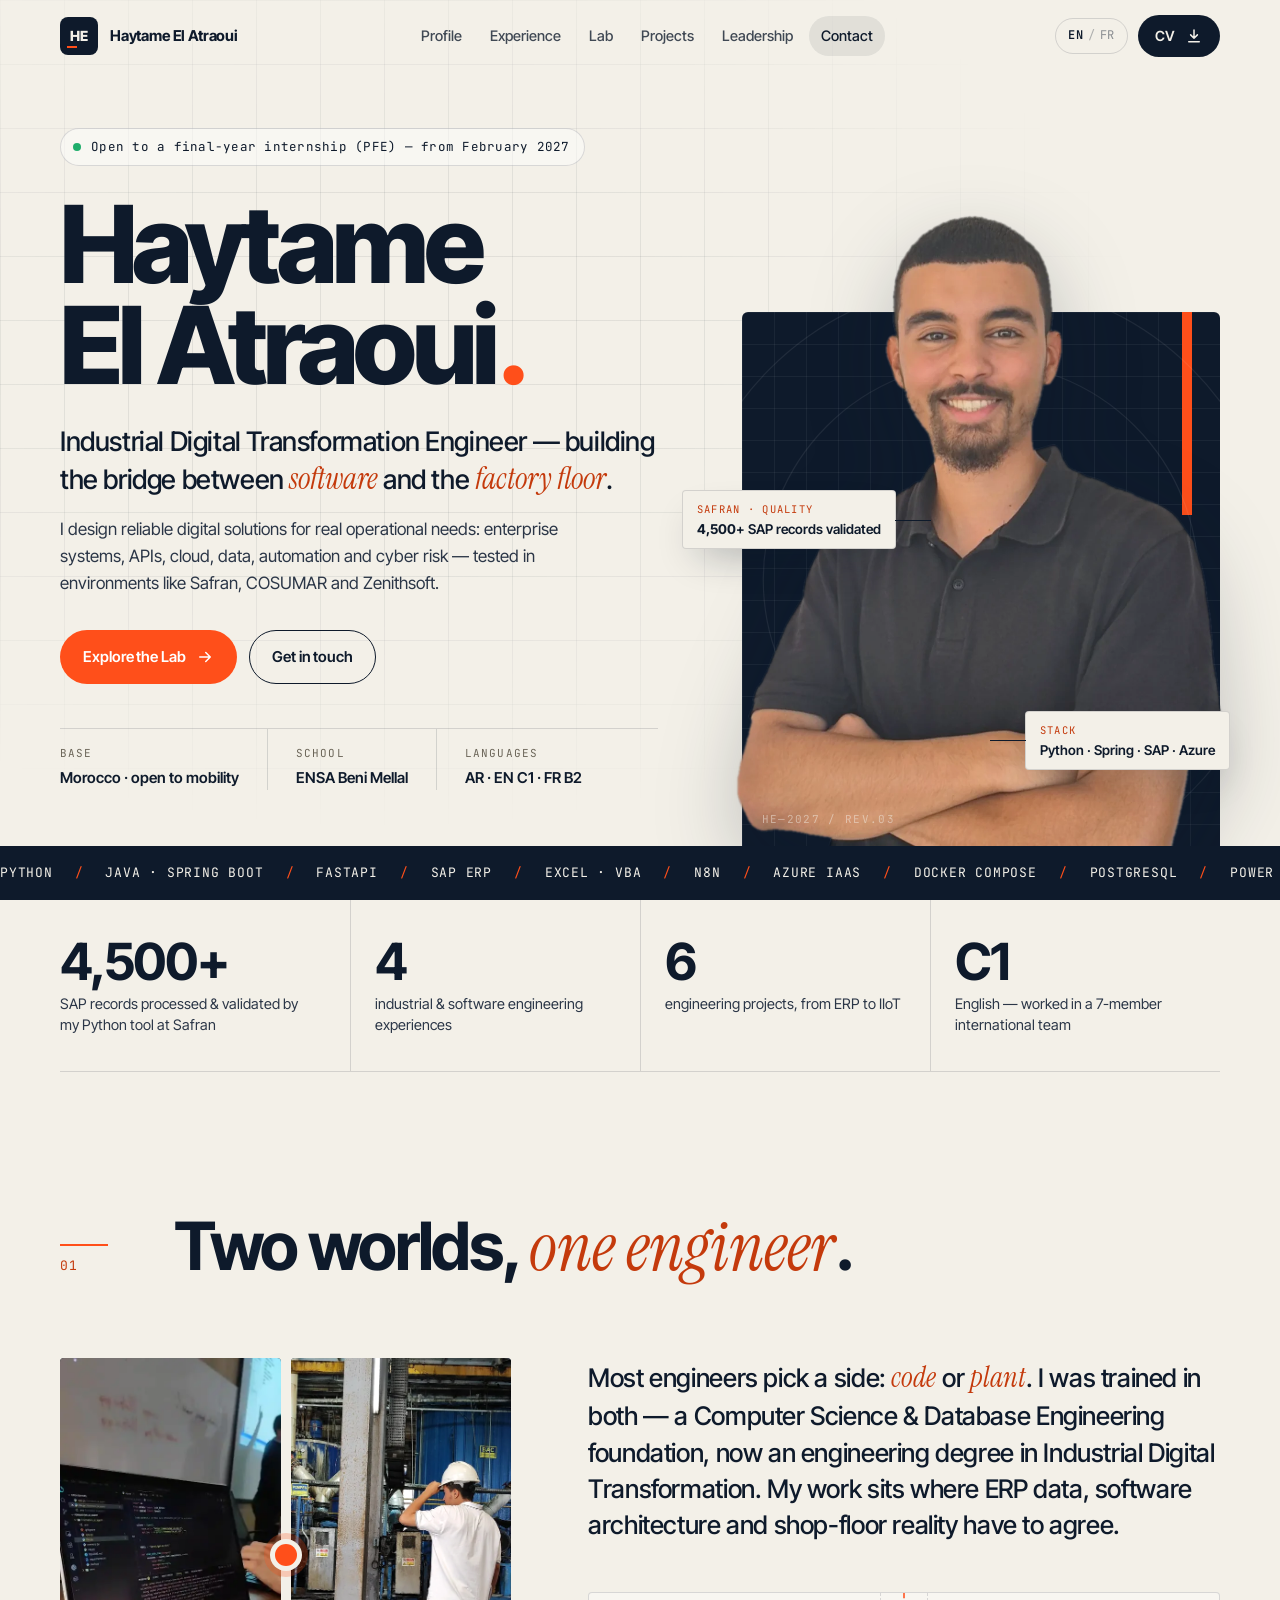
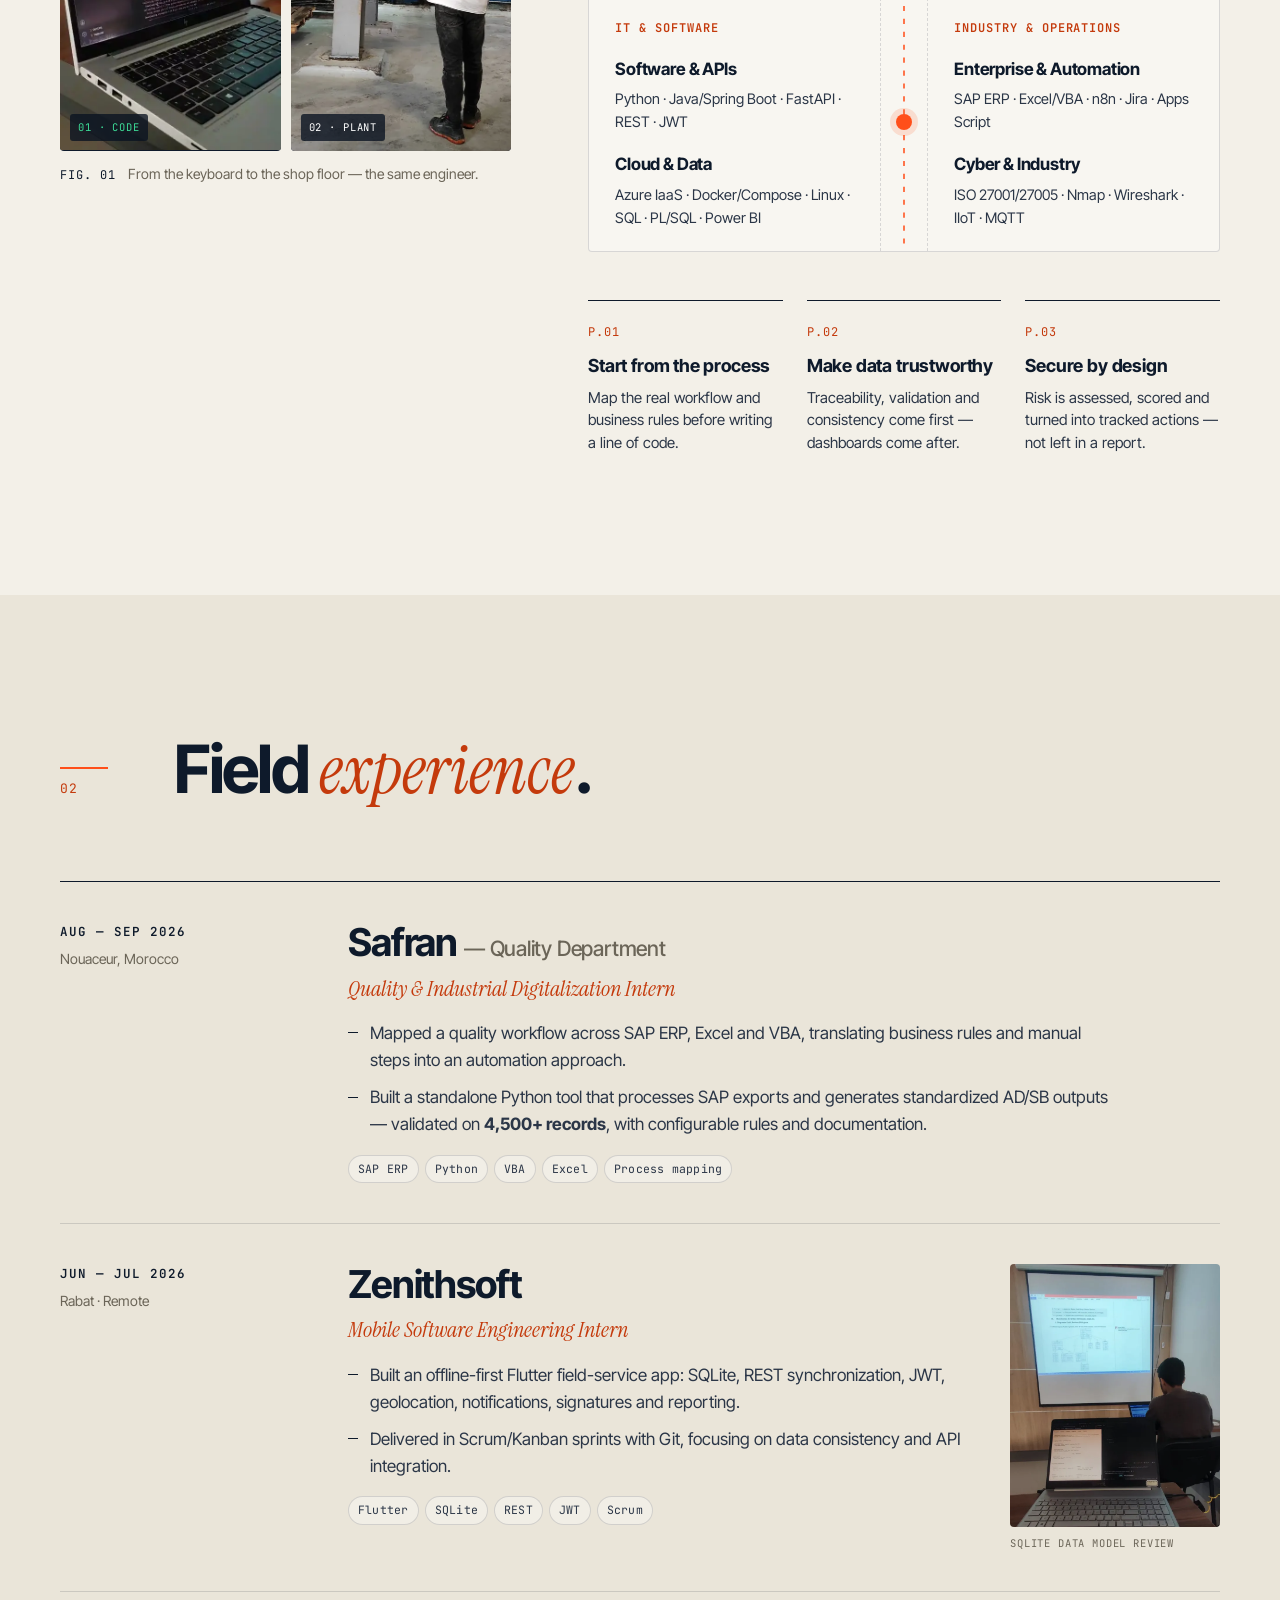
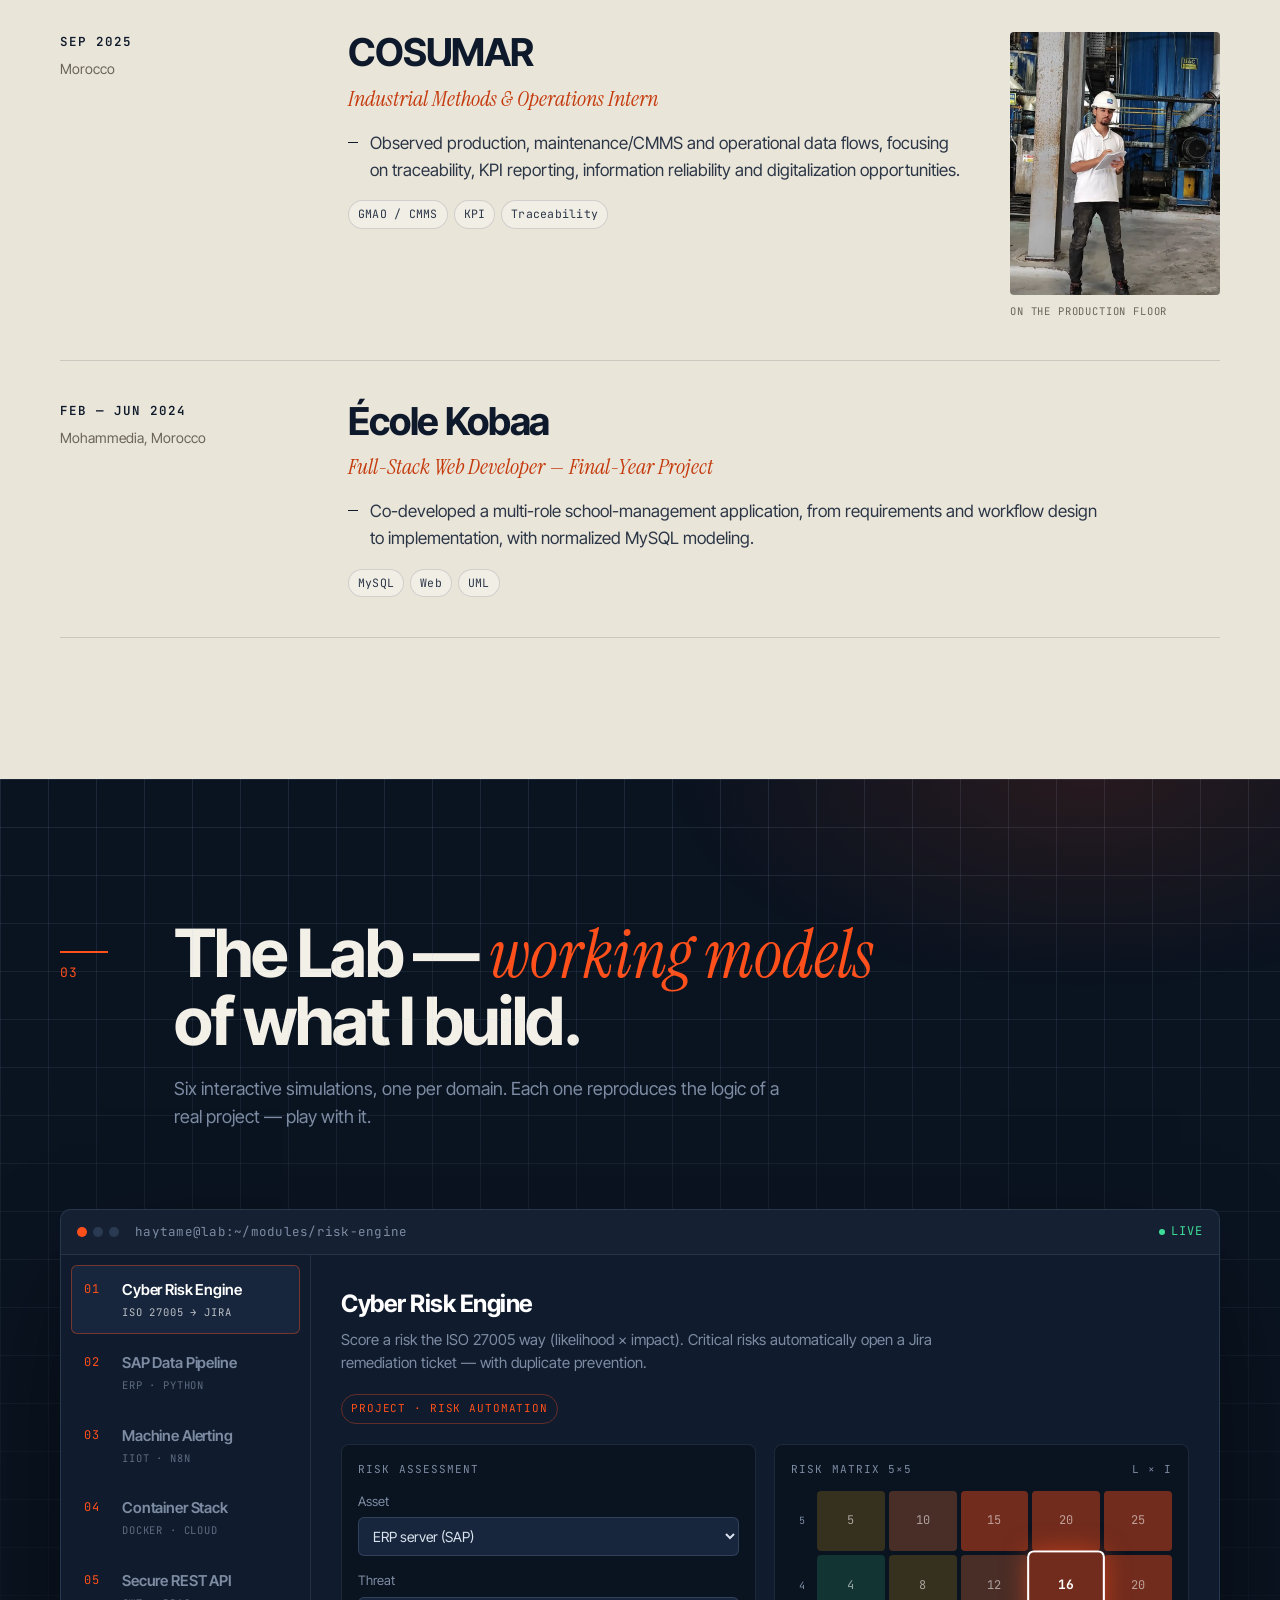
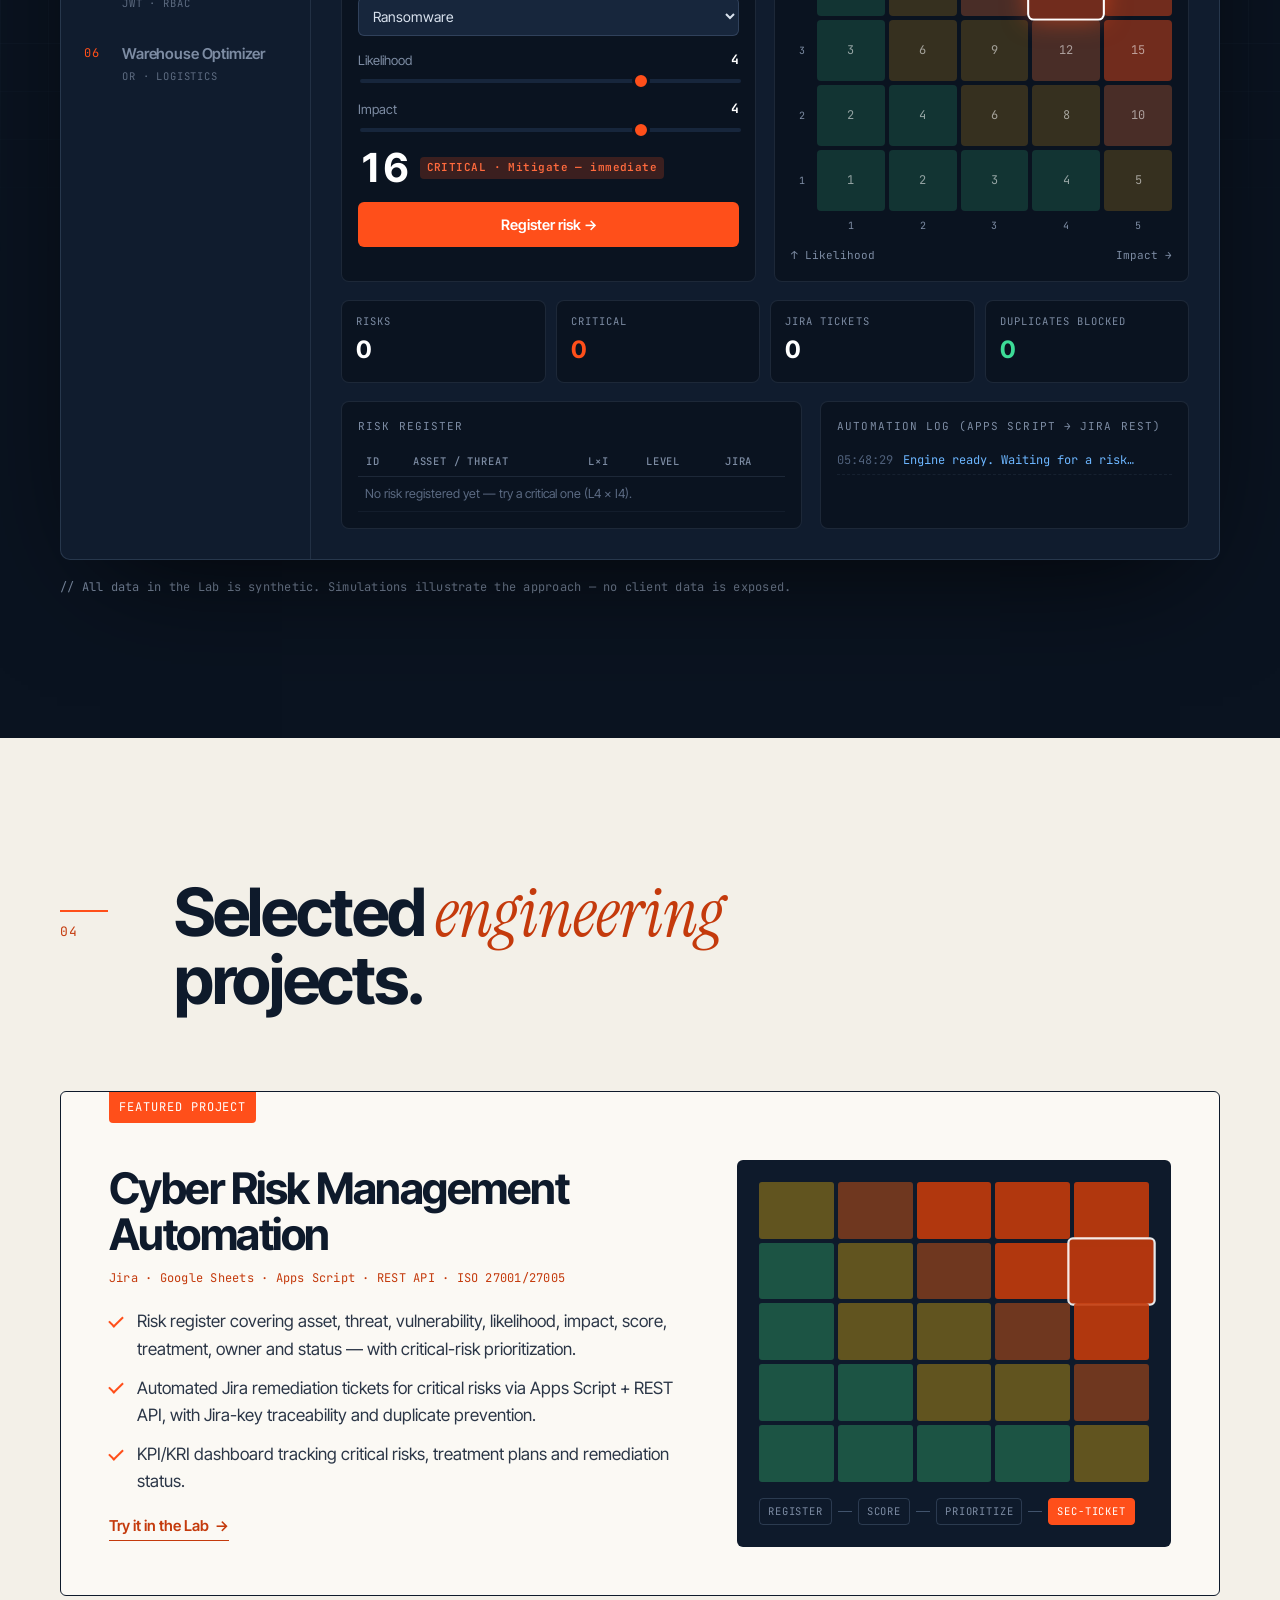
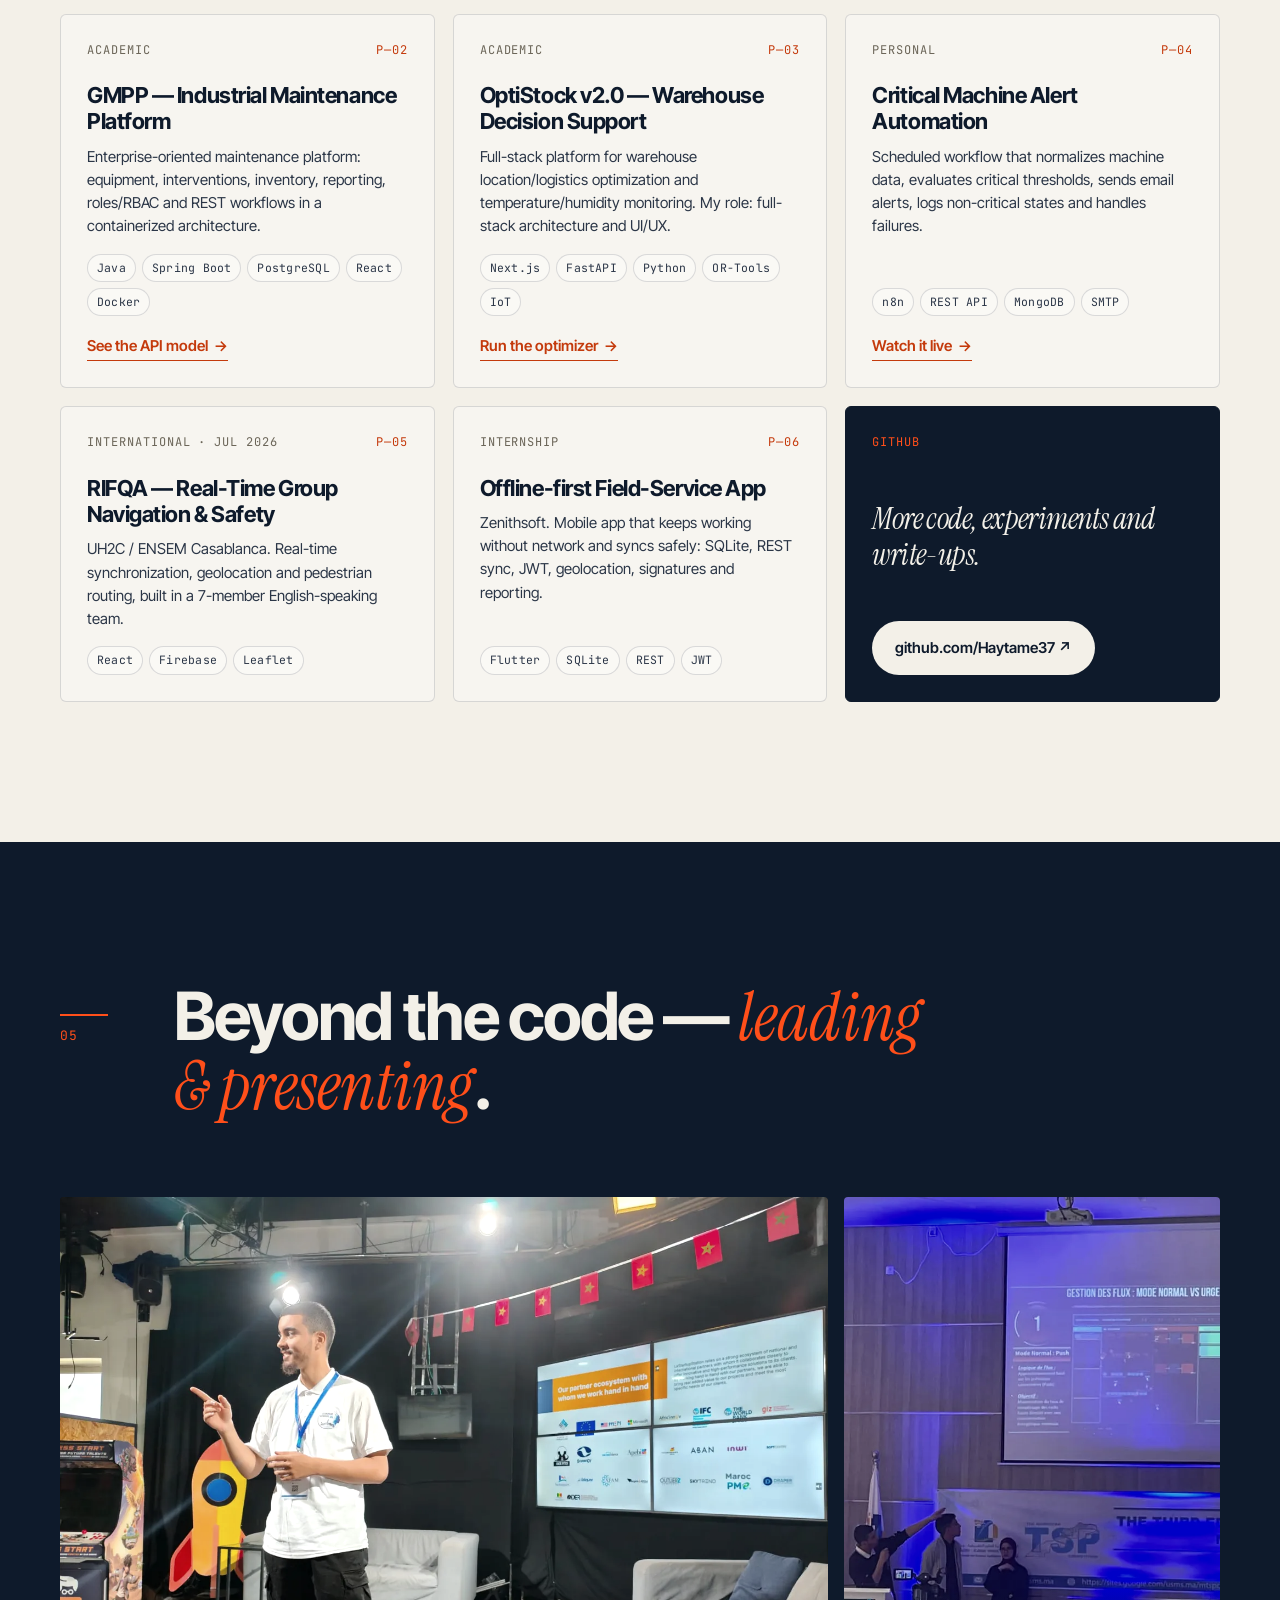
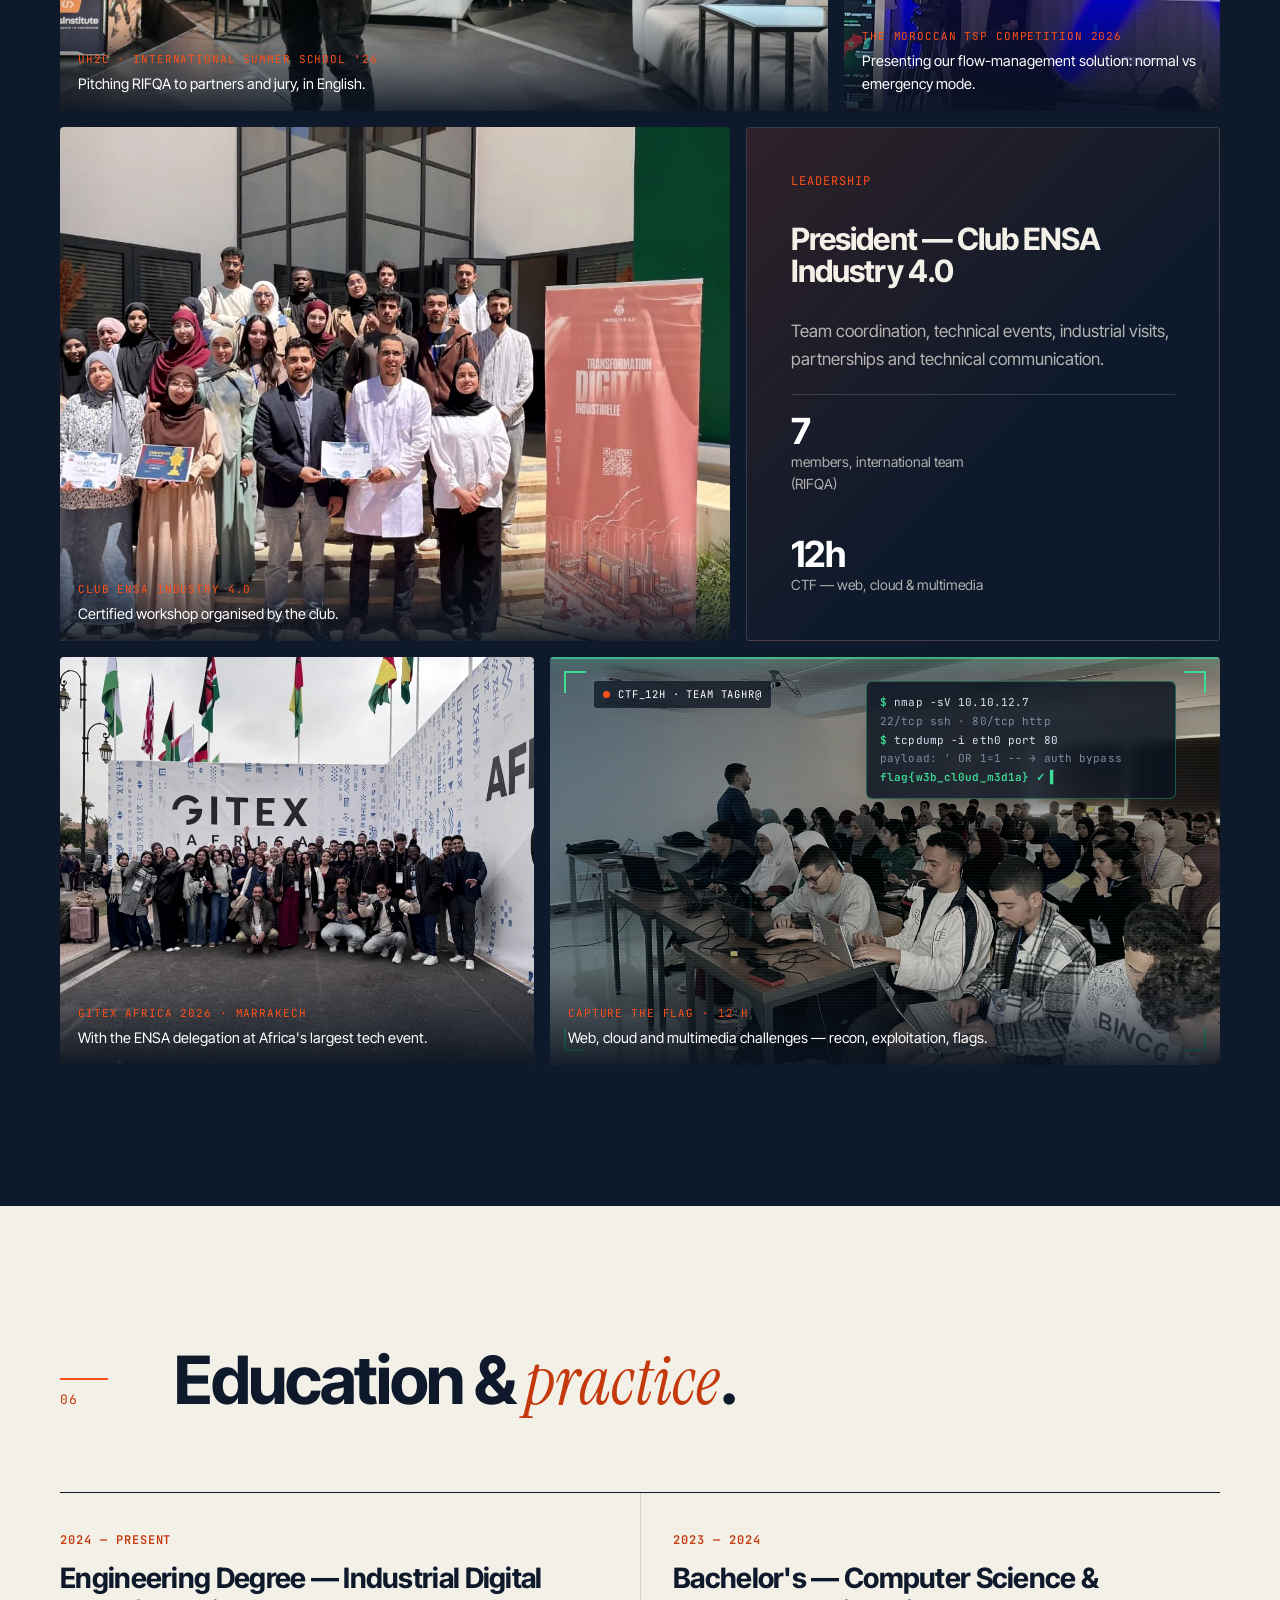
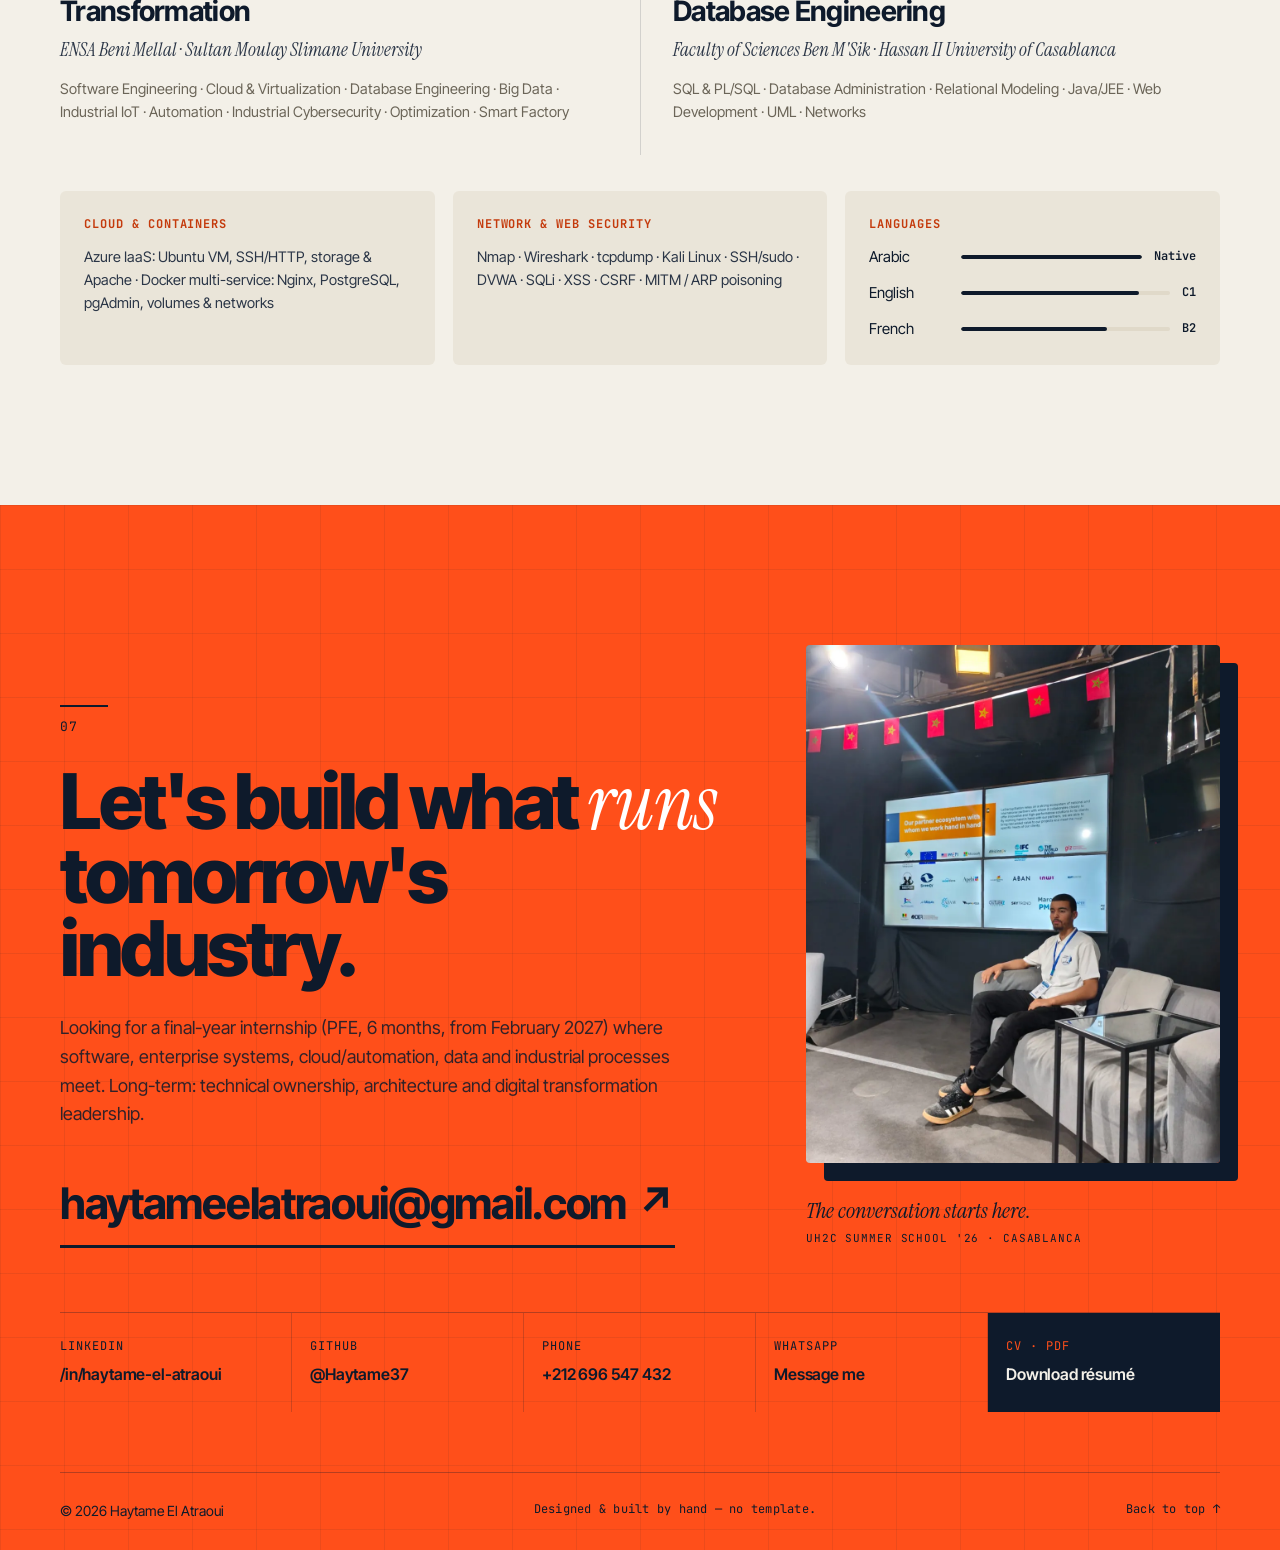
==== index.html @ beeb0bd6 "feat: replace FIG. 01 with a code/plant duo and bust asset caches - FIG. 01: looping muted coding cl" ====
<!doctype html>
<html lang="en">
<head>
  <meta charset="utf-8" />
  <meta name="viewport" content="width=device-width, initial-scale=1" />
  <title>Haytame El Atraoui — Industrial Digital Transformation Engineer</title>
  <meta name="description" content="Haytame El Atraoui — Industrial Digital Transformation engineering student (ENSA Beni Mellal). Software, ERP/SAP, cloud, cyber risk and Industrial IoT. Available for a final-year internship (PFE) from February 2027." />
  <meta name="author" content="Haytame El Atraoui" />
  <meta name="theme-color" content="#0E1A2B" />
  <link rel="canonical" href="https://haytame37.github.io/" />

  <meta property="og:type" content="website" />
  <meta property="og:url" content="https://haytame37.github.io/" />
  <meta property="og:title" content="Haytame El Atraoui — Industrial Digital Transformation Engineer" />
  <meta property="og:description" content="Software, ERP, cloud, cyber risk & Industrial IoT. PFE 2027 — available from February 2027." />
  <meta property="og:image" content="https://haytame37.github.io/assets/img/og-cover.jpg" />
  <meta name="twitter:card" content="summary_large_image" />

  <link rel="icon" type="image/svg+xml" href="favicon.svg" />
  <link rel="preconnect" href="https://fonts.googleapis.com" />
  <link rel="preconnect" href="https://fonts.gstatic.com" crossorigin />
  <link href="https://fonts.googleapis.com/css2?family=Instrument+Serif:ital@0;1&family=Inter+Tight:wght@400;500;600;700;800&family=JetBrains+Mono:wght@400;500;600&display=swap" rel="stylesheet" />
  <link rel="preload" as="image" href="assets/img/portrait.webp" />
  <link rel="stylesheet" href="assets/css/style.css?v=4" />

  <script type="application/ld+json">
  {
    "@context": "https://schema.org",
    "@type": "Person",
    "name": "Haytame El Atraoui",
    "jobTitle": "Industrial Digital Transformation Engineering Student",
    "url": "https://haytame37.github.io/",
    "image": "https://haytame37.github.io/assets/img/og-cover.jpg",
    "email": "mailto:haytameelatraoui@gmail.com",
    "alumniOf": ["ENSA Beni Mellal", "Faculty of Sciences Ben M'Sik — Hassan II University of Casablanca"],
    "sameAs": ["https://www.linkedin.com/in/haytame-el-atraoui", "https://github.com/Haytame37"]
  }
  </script>
  <script>
    // Apply saved/auto language before paint to avoid flicker
    (function () {
      var l = null;
      try { l = localStorage.getItem('he-lang'); } catch (e) {}
      if (!l) l = (navigator.language || 'en').toLowerCase().indexOf('fr') === 0 ? 'fr' : 'en';
      document.documentElement.lang = l;
    })();
  </script>
</head>
<body>
  <a class="skip-link" href="#main">Skip to content</a>

  <!-- ============ HEADER ============ -->
  <header class="nav" id="nav">
    <div class="nav__inner wrap">
      <a href="#top" class="brand" aria-label="Haytame El Atraoui — home">
        <span class="brand__mark">HE</span>
        <span class="brand__name">Haytame El Atraoui</span>
      </a>
      <nav class="nav__links" id="navLinks" aria-label="Primary">
        <a href="#profile"><span data-l="en">Profile</span><span data-l="fr">Profil</span></a>
        <a href="#experience"><span data-l="en">Experience</span><span data-l="fr">Expérience</span></a>
        <a href="#lab">Lab</a>
        <a href="#projects"><span data-l="en">Projects</span><span data-l="fr">Projets</span></a>
        <a href="#stage"><span data-l="en">Leadership</span><span data-l="fr">Leadership</span></a>
        <a href="#contact">Contact</a>
      </nav>
      <div class="nav__tools">
        <button class="lang" id="langToggle" type="button" aria-label="Switch language">
          <span class="lang__opt" data-v="en">EN</span><span class="lang__sep">/</span><span class="lang__opt" data-v="fr">FR</span>
        </button>
        <a class="btn btn--ink btn--sm" href="Haytame_El_Atraoui_CV_PORTFOLIO_2027_EN.pdf" download>
          CV <svg viewBox="0 0 24 24" aria-hidden="true"><path d="M12 4v11m0 0l-4.5-4.5M12 15l4.5-4.5M5 19.5h14"/></svg>
        </a>
        <button class="burger" id="burger" type="button" aria-label="Menu" aria-expanded="false"><span></span><span></span></button>
      </div>
    </div>
  </header>

  <main id="main">
    <!-- ============ HERO ============ -->
    <section class="hero" id="top">
      <div class="hero__grid-bg" aria-hidden="true"></div>
      <div class="wrap hero__inner">
        <div class="hero__copy">
          <p class="status reveal">
            <span class="status__dot"></span>
            <span data-l="en">Open to a final-year internship (PFE) — from February 2027</span>
            <span data-l="fr">Disponible pour un stage PFE — à partir de février 2027</span>
          </p>

          <h1 class="hero__name reveal">
            <span class="line">Haytame</span>
            <span class="line">El Atraoui<span class="dot">.</span></span>
          </h1>

          <p class="hero__role reveal">
            <span data-l="en">Industrial Digital Transformation Engineer — building the bridge between <em>software</em> and the <em>factory floor</em>.</span>
            <span data-l="fr">Ingénieur en Transformation Digitale Industrielle — je construis le pont entre le <em>logiciel</em> et le <em>terrain industriel</em>.</span>
          </p>

          <p class="hero__lead reveal">
            <span data-l="en">I design reliable digital solutions for real operational needs: enterprise systems, APIs, cloud, data, automation and cyber risk — tested in environments like Safran, COSUMAR and Zenithsoft.</span>
            <span data-l="fr">Je conçois des solutions digitales fiables pour de vrais besoins opérationnels : systèmes d'entreprise, API, cloud, data, automatisation et risque cyber — éprouvées chez Safran, COSUMAR et Zenithsoft.</span>
          </p>

          <div class="hero__cta reveal">
            <a class="btn btn--signal" href="#lab">
              <span data-l="en">Explore the Lab</span><span data-l="fr">Explorer le Lab</span>
              <svg viewBox="0 0 24 24" aria-hidden="true"><path d="M5 12h14m0 0l-6-6m6 6l-6 6"/></svg>
            </a>
            <a class="btn btn--ghost" href="#contact">
              <span data-l="en">Get in touch</span><span data-l="fr">Me contacter</span>
            </a>
          </div>

          <dl class="hero__facts reveal">
            <div><dt><span data-l="en">Base</span><span data-l="fr">Base</span></dt><dd><span data-l="en">Morocco · open to mobility</span><span data-l="fr">Maroc · mobile</span></dd></div>
            <div><dt><span data-l="en">School</span><span data-l="fr">École</span></dt><dd>ENSA Beni Mellal</dd></div>
            <div><dt><span data-l="en">Languages</span><span data-l="fr">Langues</span></dt><dd>AR · EN C1 · FR B2</dd></div>
          </dl>
        </div>

        <figure class="hero__visual reveal" aria-label="Portrait">
          <div class="plate">
            <div class="plate__grid" aria-hidden="true"></div>
            <span class="plate__code" aria-hidden="true">HE—2027 / REV.03</span>
            <span class="plate__bar" aria-hidden="true"></span>
            <svg class="plate__ring" viewBox="0 0 200 200" aria-hidden="true">
              <circle cx="100" cy="100" r="96" />
              <circle cx="100" cy="100" r="70" />
            </svg>
          </div>
          <img class="portrait" src="assets/img/portrait.webp" width="862" height="1100" alt="Haytame El Atraoui, portrait" fetchpriority="high" />

          <div class="tag tag--a">
            <span class="tag__k">SAFRAN · QUALITY</span>
            <span class="tag__v"><b data-count="4500">4,500</b>+ <span data-l="en">SAP records validated</span><span data-l="fr">enregistrements SAP validés</span></span>
          </div>
          <div class="tag tag--b">
            <span class="tag__k">STACK</span>
            <span class="tag__v">Python · Spring · SAP · Azure</span>
          </div>
        </figure>
      </div>

      <div class="ticker" aria-hidden="true">
        <div class="ticker__track">
          <span>Python</span><i>/</i><span>Java · Spring Boot</span><i>/</i><span>FastAPI</span><i>/</i><span>SAP ERP</span><i>/</i><span>Excel · VBA</span><i>/</i><span>n8n</span><i>/</i><span>Azure IaaS</span><i>/</i><span>Docker Compose</span><i>/</i><span>PostgreSQL</span><i>/</i><span>Power BI</span><i>/</i><span>ISO 27001 · 27005</span><i>/</i><span>MQTT · IIoT</span><i>/</i><span>Flutter</span><i>/</i><span>React</span><i>/</i>
          <span>Python</span><i>/</i><span>Java · Spring Boot</span><i>/</i><span>FastAPI</span><i>/</i><span>SAP ERP</span><i>/</i><span>Excel · VBA</span><i>/</i><span>n8n</span><i>/</i><span>Azure IaaS</span><i>/</i><span>Docker Compose</span><i>/</i><span>PostgreSQL</span><i>/</i><span>Power BI</span><i>/</i><span>ISO 27001 · 27005</span><i>/</i><span>MQTT · IIoT</span><i>/</i><span>Flutter</span><i>/</i><span>React</span><i>/</i>
        </div>
      </div>
    </section>

    <!-- ============ PROOF BAR ============ -->
    <section class="proof wrap" aria-label="Key figures">
      <div class="proof__item reveal"><b><span data-count="4500">4,500</span>+</b><span data-l="en">SAP records processed &amp; validated by my Python tool at Safran</span><span data-l="fr">enregistrements SAP traités et validés par mon outil Python chez Safran</span></div>
      <div class="proof__item reveal"><b data-count="4">4</b><span data-l="en">industrial &amp; software engineering experiences</span><span data-l="fr">expériences en ingénierie industrielle et logicielle</span></div>
      <div class="proof__item reveal"><b data-count="6">6</b><span data-l="en">engineering projects, from ERP to IIoT</span><span data-l="fr">projets d'ingénierie, de l'ERP à l'IIoT</span></div>
      <div class="proof__item reveal"><b>C1</b><span data-l="en">English — worked in a 7-member international team</span><span data-l="fr">Anglais — équipe internationale de 7 membres</span></div>
    </section>

    <!-- ============ PROFILE ============ -->
    <section class="section" id="profile">
      <div class="wrap">
        <header class="sec-head reveal">
          <span class="sec-num">01</span>
          <h2><span data-l="en">Two worlds, <em>one engineer</em>.</span><span data-l="fr">Deux mondes, <em>un ingénieur</em>.</span></h2>
        </header>

        <div class="profile">
          <figure class="profile__photo duo reveal">
            <div class="duo__grid">
              <div class="duo__panel">
                <video class="duo__media" src="assets/video/fig-code.mp4" poster="assets/img/fig-code-poster.webp" width="478" height="850" autoplay muted loop playsinline preload="metadata" aria-label="Hands coding on a laptop during a technical workshop"></video>
                <span class="duo__tag mono">01 · CODE</span>
              </div>
              <div class="duo__panel">
                <img class="duo__media" src="assets/img/fig-plant.webp" width="480" height="853" loading="lazy" alt="Haytame in a hard hat facing production equipment at COSUMAR" />
                <span class="duo__tag mono">02 · <span data-l="en">PLANT</span><span data-l="fr">USINE</span></span>
              </div>
              <span class="duo__link" aria-hidden="true"></span>
            </div>
            <figcaption><span class="mono">FIG. 01</span> <span data-l="en">From the keyboard to the shop floor — the same engineer.</span><span data-l="fr">Du clavier à l'atelier — le même ingénieur.</span></figcaption>
          </figure>

          <div class="profile__body">
            <p class="lede reveal">
              <span data-l="en">Most engineers pick a side: <em>code</em> or <em>plant</em>. I was trained in both — a Computer Science &amp; Database Engineering foundation, now an engineering degree in Industrial Digital Transformation. My work sits where ERP data, software architecture and shop-floor reality have to agree.</span>
              <span data-l="fr">La plupart des ingénieurs choisissent un camp : le <em>code</em> ou l'<em>usine</em>. J'ai été formé aux deux — un socle en Informatique &amp; Ingénierie des Bases de Données, puis un cycle ingénieur en Transformation Digitale Industrielle. Mon travail se situe là où les données ERP, l'architecture logicielle et la réalité du terrain doivent s'accorder.</span>
            </p>

            <div class="bridge reveal" aria-label="Capability map">
              <div class="bridge__col">
                <h3 class="mono">IT &amp; SOFTWARE</h3>
                <ul>
                  <li><b>Software &amp; APIs</b><span>Python · Java/Spring Boot · FastAPI · REST · JWT</span></li>
                  <li><b>Cloud &amp; Data</b><span>Azure IaaS · Docker/Compose · Linux · SQL · PL/SQL · Power BI</span></li>
                </ul>
              </div>
              <div class="bridge__link" aria-hidden="true">
                <svg viewBox="0 0 60 200" preserveAspectRatio="none"><path d="M30 0 V200" /></svg>
              </div>
              <div class="bridge__col">
                <h3 class="mono">INDUSTRY &amp; OPERATIONS</h3>
                <ul>
                  <li><b>Enterprise &amp; Automation</b><span>SAP ERP · Excel/VBA · n8n · Jira · Apps Script</span></li>
                  <li><b>Cyber &amp; Industry</b><span>ISO 27001/27005 · Nmap · Wireshark · IIoT · MQTT</span></li>
                </ul>
              </div>
            </div>

            <div class="principles">
              <div class="principle reveal">
                <span class="mono">P.01</span>
                <h4><span data-l="en">Start from the process</span><span data-l="fr">Partir du processus</span></h4>
                <p><span data-l="en">Map the real workflow and business rules before writing a line of code.</span><span data-l="fr">Cartographier le vrai flux et les règles métier avant d'écrire une ligne de code.</span></p>
              </div>
              <div class="principle reveal">
                <span class="mono">P.02</span>
                <h4><span data-l="en">Make data trustworthy</span><span data-l="fr">Fiabiliser la donnée</span></h4>
                <p><span data-l="en">Traceability, validation and consistency come first — dashboards come after.</span><span data-l="fr">Traçabilité, validation et cohérence d'abord — les tableaux de bord ensuite.</span></p>
              </div>
              <div class="principle reveal">
                <span class="mono">P.03</span>
                <h4><span data-l="en">Secure by design</span><span data-l="fr">Sécurisé dès la conception</span></h4>
                <p><span data-l="en">Risk is assessed, scored and turned into tracked actions — not left in a report.</span><span data-l="fr">Le risque est évalué, scoré et transformé en actions suivies — pas laissé dans un rapport.</span></p>
              </div>
            </div>
          </div>
        </div>
      </div>
    </section>

    <!-- ============ EXPERIENCE ============ -->
    <section class="section section--alt" id="experience">
      <div class="wrap">
        <header class="sec-head reveal">
          <span class="sec-num">02</span>
          <h2><span data-l="en">Field <em>experience</em>.</span><span data-l="fr">Expérience <em>terrain</em>.</span></h2>
        </header>

        <ol class="ledger">
          <li class="entry reveal">
            <div class="entry__meta">
              <span class="mono">AUG — SEP 2026</span>
              <span class="entry__place">Nouaceur, Morocco</span>
            </div>
            <div class="entry__main">
              <h3>Safran <span class="entry__dept">— Quality Department</span></h3>
              <p class="entry__role"><span data-l="en">Quality &amp; Industrial Digitalization Intern</span><span data-l="fr">Stagiaire Qualité &amp; Digitalisation Industrielle</span></p>
              <ul>
                <li><span data-l="en">Mapped a quality workflow across SAP ERP, Excel and VBA, translating business rules and manual steps into an automation approach.</span><span data-l="fr">Cartographie d'un flux qualité entre SAP ERP, Excel et VBA, traduisant règles métier et étapes manuelles en démarche d'automatisation.</span></li>
                <li><span data-l="en">Built a standalone Python tool that processes SAP exports and generates standardized AD/SB outputs — validated on <b>4,500+ records</b>, with configurable rules and documentation.</span><span data-l="fr">Développement d'un outil Python autonome traitant les exports SAP et générant des sorties AD/SB standardisées — validé sur <b>4 500+ enregistrements</b>, avec règles configurables et documentation.</span></li>
              </ul>
              <div class="chips"><span>SAP ERP</span><span>Python</span><span>VBA</span><span>Excel</span><span>Process mapping</span></div>
            </div>
          </li>

          <li class="entry entry--media reveal">
            <div class="entry__meta">
              <span class="mono">JUN — JUL 2026</span>
              <span class="entry__place">Rabat · Remote</span>
            </div>
            <div class="entry__main">
              <h3>Zenithsoft</h3>
              <p class="entry__role"><span data-l="en">Mobile Software Engineering Intern</span><span data-l="fr">Stagiaire Ingénierie Logicielle Mobile</span></p>
              <ul>
                <li><span data-l="en">Built an offline-first Flutter field-service app: SQLite, REST synchronization, JWT, geolocation, notifications, signatures and reporting.</span><span data-l="fr">Application Flutter terrain « offline-first » : SQLite, synchronisation REST, JWT, géolocalisation, notifications, signatures et rapports.</span></li>
                <li><span data-l="en">Delivered in Scrum/Kanban sprints with Git, focusing on data consistency and API integration.</span><span data-l="fr">Livraison en sprints Scrum/Kanban avec Git, centrée sur la cohérence des données et l'intégration d'API.</span></li>
              </ul>
              <div class="chips"><span>Flutter</span><span>SQLite</span><span>REST</span><span>JWT</span><span>Scrum</span></div>
            </div>
            <figure class="entry__media">
              <img src="assets/img/exp-zenithsoft.webp" width="720" height="900" loading="lazy" alt="Laptop in front of a projected SQLite entity-relationship diagram during a Zenithsoft review" />
              <figcaption class="mono"><span data-l="en">SQLite data model review</span><span data-l="fr">Revue du modèle de données SQLite</span></figcaption>
            </figure>
          </li>

          <li class="entry entry--media reveal">
            <div class="entry__meta">
              <span class="mono">SEP 2025</span>
              <span class="entry__place">Morocco</span>
            </div>
            <div class="entry__main">
              <h3>COSUMAR</h3>
              <p class="entry__role"><span data-l="en">Industrial Methods &amp; Operations Intern</span><span data-l="fr">Stagiaire Méthodes &amp; Opérations Industrielles</span></p>
              <ul>
                <li><span data-l="en">Observed production, maintenance/CMMS and operational data flows, focusing on traceability, KPI reporting, information reliability and digitalization opportunities.</span><span data-l="fr">Analyse des flux de production, de maintenance/GMAO et des données opérationnelles : traçabilité, reporting KPI, fiabilité de l'information et opportunités de digitalisation.</span></li>
              </ul>
              <div class="chips"><span>GMAO / CMMS</span><span>KPI</span><span>Traceability</span></div>
            </div>
            <figure class="entry__media">
              <img src="assets/img/exp-cosumar.webp" width="720" height="900" loading="lazy" alt="Haytame wearing a hard hat, taking notes on the COSUMAR production floor" />
              <figcaption class="mono"><span data-l="en">On the production floor</span><span data-l="fr">Sur la ligne de production</span></figcaption>
            </figure>
          </li>

          <li class="entry reveal">
            <div class="entry__meta">
              <span class="mono">FEB — JUN 2024</span>
              <span class="entry__place">Mohammedia, Morocco</span>
            </div>
            <div class="entry__main">
              <h3>École Kobaa</h3>
              <p class="entry__role"><span data-l="en">Full-Stack Web Developer — Final-Year Project</span><span data-l="fr">Développeur Web Full-Stack — Projet de fin d'études</span></p>
              <ul>
                <li><span data-l="en">Co-developed a multi-role school-management application, from requirements and workflow design to implementation, with normalized MySQL modeling.</span><span data-l="fr">Co-développement d'une application de gestion scolaire multi-rôles, du recueil des besoins à l'implémentation, avec modélisation MySQL normalisée.</span></li>
              </ul>
              <div class="chips"><span>MySQL</span><span>Web</span><span>UML</span></div>
            </div>
          </li>
        </ol>
      </div>
    </section>

    <!-- ============ LAB ============ -->
    <section class="lab" id="lab">
      <div class="wrap">
        <header class="sec-head sec-head--dark reveal">
          <span class="sec-num">03</span>
          <h2><span data-l="en">The Lab — <em>working models</em> of what I build.</span><span data-l="fr">Le Lab — des <em>modèles fonctionnels</em> de ce que je construis.</span></h2>
          <p class="sec-sub"><span data-l="en">Six interactive simulations, one per domain. Each one reproduces the logic of a real project — play with it.</span><span data-l="fr">Six simulations interactives, une par domaine. Chacune reproduit la logique d'un vrai projet — manipulez-les.</span></p>
        </header>

        <div class="console reveal">
          <div class="console__bar">
            <span class="lights"><i></i><i></i><i></i></span>
            <span class="console__path mono" id="labPath">haytame@lab:~/modules/risk-engine</span>
            <span class="console__live mono"><i></i>LIVE</span>
          </div>
          <div class="console__body">
            <div class="modules" role="tablist" aria-label="Lab modules">
              <button class="module is-active" role="tab" data-mod="risk" aria-selected="true">
                <span class="module__n mono">01</span>
                <span class="module__t">Cyber Risk Engine</span>
                <span class="module__d mono">ISO 27005 → Jira</span>
              </button>
              <button class="module" role="tab" data-mod="sap" aria-selected="false">
                <span class="module__n mono">02</span>
                <span class="module__t">SAP Data Pipeline</span>
                <span class="module__d mono">ERP · Python</span>
              </button>
              <button class="module" role="tab" data-mod="iot" aria-selected="false">
                <span class="module__n mono">03</span>
                <span class="module__t">Machine Alerting</span>
                <span class="module__d mono">IIoT · n8n</span>
              </button>
              <button class="module" role="tab" data-mod="cloud" aria-selected="false">
                <span class="module__n mono">04</span>
                <span class="module__t">Container Stack</span>
                <span class="module__d mono">Docker · Cloud</span>
              </button>
              <button class="module" role="tab" data-mod="api" aria-selected="false">
                <span class="module__n mono">05</span>
                <span class="module__t">Secure REST API</span>
                <span class="module__d mono">JWT · RBAC</span>
              </button>
              <button class="module" role="tab" data-mod="opt" aria-selected="false">
                <span class="module__n mono">06</span>
                <span class="module__t">Warehouse Optimizer</span>
                <span class="module__d mono">OR · Logistics</span>
              </button>
            </div>
            <div class="stage" id="labStage" role="tabpanel" aria-live="polite"></div>
          </div>
        </div>
        <p class="lab__note mono"><span data-l="en">// All data in the Lab is synthetic. Simulations illustrate the approach — no client data is exposed.</span><span data-l="fr">// Toutes les données du Lab sont fictives. Les simulations illustrent la démarche — aucune donnée client n'est exposée.</span></p>
      </div>
    </section>

    <!-- ============ PROJECTS ============ -->
    <section class="section" id="projects">
      <div class="wrap">
        <header class="sec-head reveal">
          <span class="sec-num">04</span>
          <h2><span data-l="en">Selected <em>engineering</em> projects.</span><span data-l="fr">Projets d'<em>ingénierie</em> sélectionnés.</span></h2>
        </header>

        <article class="feature reveal">
          <div class="feature__label mono"><span data-l="en">Featured project</span><span data-l="fr">Projet phare</span></div>
          <div class="feature__grid">
            <div>
              <h3>Cyber Risk Management Automation</h3>
              <p class="feature__stack mono">Jira · Google Sheets · Apps Script · REST API · ISO 27001/27005</p>
              <ul class="ticks">
                <li><span data-l="en">Risk register covering asset, threat, vulnerability, likelihood, impact, score, treatment, owner and status — with critical-risk prioritization.</span><span data-l="fr">Registre des risques : actif, menace, vulnérabilité, vraisemblance, impact, score, traitement, responsable et statut — avec priorisation des risques critiques.</span></li>
                <li><span data-l="en">Automated Jira remediation tickets for critical risks via Apps Script + REST API, with Jira-key traceability and duplicate prevention.</span><span data-l="fr">Création automatique de tickets Jira de remédiation pour les risques critiques via Apps Script + API REST, avec traçabilité par clé Jira et anti-doublons.</span></li>
                <li><span data-l="en">KPI/KRI dashboard tracking critical risks, treatment plans and remediation status.</span><span data-l="fr">Tableau de bord KPI/KRI : risques critiques, plans de traitement et statut de remédiation.</span></li>
              </ul>
              <a class="link-arrow" href="#lab" data-open="risk"><span data-l="en">Try it in the Lab</span><span data-l="fr">L'essayer dans le Lab</span> →</a>
            </div>
            <div class="feature__viz" aria-hidden="true">
              <div class="mini-matrix" id="miniMatrix"></div>
              <div class="flow mono">
                <span>Register</span><i></i><span>Score</span><i></i><span>Prioritize</span><i></i><span class="hot">SEC-ticket</span>
              </div>
            </div>
          </div>
        </article>

        <div class="cards">
          <article class="card reveal">
            <div class="card__top"><span class="mono">ACADEMIC</span><span class="card__idx mono">P—02</span></div>
            <h3>GMPP — Industrial Maintenance Platform</h3>
            <p><span data-l="en">Enterprise-oriented maintenance platform: equipment, interventions, inventory, reporting, roles/RBAC and REST workflows in a containerized architecture.</span><span data-l="fr">Plateforme de maintenance orientée entreprise : équipements, interventions, stock, reporting, rôles/RBAC et workflows REST dans une architecture conteneurisée.</span></p>
            <div class="chips"><span>Java</span><span>Spring Boot</span><span>PostgreSQL</span><span>React</span><span>Docker</span></div>
            <a class="link-arrow" href="#lab" data-open="api"><span data-l="en">See the API model</span><span data-l="fr">Voir le modèle d'API</span> →</a>
          </article>

          <article class="card reveal">
            <div class="card__top"><span class="mono">ACADEMIC</span><span class="card__idx mono">P—03</span></div>
            <h3>OptiStock v2.0 — Warehouse Decision Support</h3>
            <p><span data-l="en">Full-stack platform for warehouse location/logistics optimization and temperature/humidity monitoring. My role: full-stack architecture and UI/UX.</span><span data-l="fr">Plateforme full-stack d'optimisation des emplacements et de la logistique d'entrepôt, avec suivi température/humidité. Mon rôle : architecture full-stack et UI/UX.</span></p>
            <div class="chips"><span>Next.js</span><span>FastAPI</span><span>Python</span><span>OR-Tools</span><span>IoT</span></div>
            <a class="link-arrow" href="#lab" data-open="opt"><span data-l="en">Run the optimizer</span><span data-l="fr">Lancer l'optimiseur</span> →</a>
          </article>

          <article class="card reveal">
            <div class="card__top"><span class="mono">PERSONAL</span><span class="card__idx mono">P—04</span></div>
            <h3>Critical Machine Alert Automation</h3>
            <p><span data-l="en">Scheduled workflow that normalizes machine data, evaluates critical thresholds, sends email alerts, logs non-critical states and handles failures.</span><span data-l="fr">Workflow planifié qui normalise les données machines, évalue les seuils critiques, envoie des alertes e-mail, journalise les états non critiques et gère les échecs.</span></p>
            <div class="chips"><span>n8n</span><span>REST API</span><span>MongoDB</span><span>SMTP</span></div>
            <a class="link-arrow" href="#lab" data-open="iot"><span data-l="en">Watch it live</span><span data-l="fr">Le voir en direct</span> →</a>
          </article>

          <article class="card reveal">
            <div class="card__top"><span class="mono">INTERNATIONAL · JUL 2026</span><span class="card__idx mono">P—05</span></div>
            <h3>RIFQA — Real-Time Group Navigation &amp; Safety</h3>
            <p><span data-l="en">UH2C / ENSEM Casablanca. Real-time synchronization, geolocation and pedestrian routing, built in a 7-member English-speaking team.</span><span data-l="fr">UH2C / ENSEM Casablanca. Synchronisation temps réel, géolocalisation et itinéraires piétons, au sein d'une équipe anglophone de 7 membres.</span></p>
            <div class="chips"><span>React</span><span>Firebase</span><span>Leaflet</span></div>
          </article>

          <article class="card reveal">
            <div class="card__top"><span class="mono">INTERNSHIP</span><span class="card__idx mono">P—06</span></div>
            <h3>Offline-first Field-Service App</h3>
            <p><span data-l="en">Zenithsoft. Mobile app that keeps working without network and syncs safely: SQLite, REST sync, JWT, geolocation, signatures and reporting.</span><span data-l="fr">Zenithsoft. Application mobile qui fonctionne sans réseau et se synchronise en sécurité : SQLite, sync REST, JWT, géolocalisation, signatures et rapports.</span></p>
            <div class="chips"><span>Flutter</span><span>SQLite</span><span>REST</span><span>JWT</span></div>
          </article>

          <article class="card card--cta reveal">
            <span class="mono">GITHUB</span>
            <h3><span data-l="en">More code, experiments and write-ups.</span><span data-l="fr">Plus de code, d'expérimentations et de notes.</span></h3>
            <a class="btn btn--paper" href="https://github.com/Haytame37" target="_blank" rel="noopener">github.com/Haytame37 ↗</a>
          </article>
        </div>
      </div>
    </section>

    <!-- ============ STAGE / LEADERSHIP ============ -->
    <section class="section section--ink" id="stage">
      <div class="wrap">
        <header class="sec-head sec-head--dark reveal">
          <span class="sec-num">05</span>
          <h2><span data-l="en">Beyond the code — <em>leading &amp; presenting</em>.</span><span data-l="fr">Au-delà du code — <em>fédérer &amp; présenter</em>.</span></h2>
        </header>

        <div class="gallery">
          <figure class="shot shot--pitch reveal">
            <img src="assets/img/stage-pitch.webp" width="1400" height="1050" loading="lazy" alt="Haytame presenting on stage at the UH2C International Summer School 2026" />
            <figcaption><span class="mono">UH2C · INTERNATIONAL SUMMER SCHOOL '26</span><span data-l="en">Pitching RIFQA to partners and jury, in English.</span><span data-l="fr">Pitch de RIFQA devant partenaires et jury, en anglais.</span></figcaption>
          </figure>
          <figure class="shot shot--tsp reveal">
            <img src="assets/img/lead-tsp.webp" width="805" height="966" loading="lazy" alt="Haytame presenting a flow-management solution on stage at The Moroccan TSP Competition 2026" />
            <figcaption><span class="mono">THE MOROCCAN TSP COMPETITION 2026</span><span data-l="en">Presenting our flow-management solution: normal vs emergency mode.</span><span data-l="fr">Présentation de notre solution de gestion des flux : mode normal vs urgence.</span></figcaption>
          </figure>

          <figure class="shot shot--club reveal">
            <img src="assets/img/lead-club.webp" width="1280" height="720" loading="lazy" alt="Members and speakers of the Club ENSA Industry 4.0 after a certified workshop" />
            <figcaption><span class="mono">CLUB ENSA INDUSTRY 4.0</span><span data-l="en">Certified workshop organised by the club.</span><span data-l="fr">Atelier certifiant organisé par le club.</span></figcaption>
          </figure>

          <div class="lead-card reveal">
            <span class="mono">LEADERSHIP</span>
            <h3><span data-l="en">President — Club ENSA Industry 4.0</span><span data-l="fr">Président — Club ENSA Industrie 4.0</span></h3>
            <p><span data-l="en">Team coordination, technical events, industrial visits, partnerships and technical communication.</span><span data-l="fr">Coordination d'équipe, événements techniques, visites industrielles, partenariats et communication technique.</span></p>
            <div class="lead-card__row">
              <div><b>7</b><span data-l="en">members, international team (RIFQA)</span><span data-l="fr">membres, équipe internationale (RIFQA)</span></div>
              <div><b>12h</b><span data-l="en">CTF — web, cloud &amp; multimedia</span><span data-l="fr">CTF — web, cloud &amp; multimédia</span></div>
            </div>
          </div>

          <figure class="shot shot--gitex reveal">
            <img src="assets/img/lead-gitex.webp" width="1040" height="780" loading="lazy" alt="ENSA delegation at GITEX Africa 2026 in Marrakech" />
            <figcaption><span class="mono">GITEX AFRICA 2026 · MARRAKECH</span><span data-l="en">With the ENSA delegation at Africa's largest tech event.</span><span data-l="fr">Avec la délégation ENSA au plus grand salon tech d'Afrique.</span></figcaption>
          </figure>
          <figure class="shot shot--ctf reveal">
            <img src="assets/img/lead-ctf.webp" width="1200" height="900" loading="lazy" alt="Haytame working on a laptop during a 12-hour Capture The Flag competition" />
            <div class="hud" aria-hidden="true">
              <i class="hud__c hud__c--tl"></i><i class="hud__c hud__c--tr"></i><i class="hud__c hud__c--bl"></i><i class="hud__c hud__c--br"></i>
              <span class="hud__scan"></span>
              <span class="hud__rec mono"><i></i>CTF_12H · TEAM TAGHR@</span>
              <div class="hud__term mono">
                <p><b>$</b> nmap -sV 10.10.12.7</p>
                <p class="d">22/tcp ssh · 80/tcp http</p>
                <p><b>$</b> tcpdump -i eth0 port 80</p>
                <p class="d">payload: ' OR 1=1 -- → auth bypass</p>
                <p class="ok">flag{w3b_cl0ud_m3d1a} ✓</p>
              </div>
            </div>
            <figcaption><span class="mono">CAPTURE THE FLAG · 12 H</span><span data-l="en">Web, cloud and multimedia challenges — recon, exploitation, flags.</span><span data-l="fr">Épreuves web, cloud et multimédia — reconnaissance, exploitation, flags.</span></figcaption>
          </figure>
        </div>
      </div>
    </section>

    <!-- ============ EDUCATION ============ -->
    <section class="section" id="education">
      <div class="wrap">
        <header class="sec-head reveal">
          <span class="sec-num">06</span>
          <h2><span data-l="en">Education &amp; <em>practice</em>.</span><span data-l="fr">Formation &amp; <em>pratique</em>.</span></h2>
        </header>

        <div class="edu">
          <article class="edu__item reveal">
            <span class="mono">2024 — <span data-l="en">PRESENT</span><span data-l="fr">AUJOURD'HUI</span></span>
            <h3><span data-l="en">Engineering Degree — Industrial Digital Transformation</span><span data-l="fr">Diplôme d'Ingénieur d'État — Transformation Digitale Industrielle</span></h3>
            <p class="edu__school">ENSA Beni Mellal · Sultan Moulay Slimane University</p>
            <p class="edu__list">Software Engineering · Cloud &amp; Virtualization · Database Engineering · Big Data · Industrial IoT · Automation · Industrial Cybersecurity · Optimization · Smart Factory</p>
          </article>
          <article class="edu__item reveal">
            <span class="mono">2023 — 2024</span>
            <h3><span data-l="en">Bachelor's — Computer Science &amp; Database Engineering</span><span data-l="fr">Licence — Informatique &amp; Ingénierie des Bases de Données</span></h3>
            <p class="edu__school">Faculty of Sciences Ben M'Sik · Hassan II University of Casablanca</p>
            <p class="edu__list">SQL &amp; PL/SQL · Database Administration · Relational Modeling · Java/JEE · Web Development · UML · Networks</p>
          </article>
        </div>

        <div class="practice">
          <div class="practice__item reveal">
            <h4 class="mono">CLOUD &amp; CONTAINERS</h4>
            <p>Azure IaaS: Ubuntu VM, SSH/HTTP, storage &amp; Apache · Docker multi-service: Nginx, PostgreSQL, pgAdmin, volumes &amp; networks</p>
          </div>
          <div class="practice__item reveal">
            <h4 class="mono">NETWORK &amp; WEB SECURITY</h4>
            <p>Nmap · Wireshark · tcpdump · Kali Linux · SSH/sudo · DVWA · SQLi · XSS · CSRF · MITM / ARP poisoning</p>
          </div>
          <div class="practice__item reveal">
            <h4 class="mono"><span data-l="en">LANGUAGES</span><span data-l="fr">LANGUES</span></h4>
            <div class="langs">
              <div><span data-l="en">Arabic</span><span data-l="fr">Arabe</span><i style="--v:1"></i><b><span data-l="en">Native</span><span data-l="fr">Maternelle</span></b></div>
              <div><span data-l="en">English</span><span data-l="fr">Anglais</span><i style="--v:.85"></i><b>C1</b></div>
              <div><span data-l="en">French</span><span data-l="fr">Français</span><i style="--v:.7"></i><b>B2</b></div>
            </div>
          </div>
        </div>
      </div>
    </section>

    <!-- ============ CONTACT ============ -->
    <section class="contact" id="contact">
      <div class="wrap">
        <div class="contact__top">
        <div class="contact__text">
        <span class="sec-num sec-num--light">07</span>
        <h2 class="contact__title reveal">
          <span data-l="en">Let's build what <em>runs</em> tomorrow's industry.</span>
          <span data-l="fr">Construisons ce qui fera <em>tourner</em> l'industrie de demain.</span>
        </h2>
        <p class="contact__lead reveal">
          <span data-l="en">Looking for a final-year internship (PFE, 6 months, from February 2027) where software, enterprise systems, cloud/automation, data and industrial processes meet. Long-term: technical ownership, architecture and digital transformation leadership.</span>
          <span data-l="fr">Je recherche un stage de fin d'études (PFE, 6 mois, dès février 2027) à la croisée du logiciel, des systèmes d'entreprise, du cloud/automatisation, de la data et des procédés industriels. À long terme : ownership technique, architecture et leadership en transformation digitale.</span>
        </p>

        <a class="contact__mail reveal" href="mailto:haytameelatraoui@gmail.com">haytameelatraoui@gmail.com <span aria-hidden="true">↗</span></a>
        </div>
        <figure class="contact__photo reveal">
          <img src="assets/img/contact-lounge.webp" width="1000" height="1333" loading="lazy" alt="Haytame seated in the partners lounge during the UH2C International Summer School 2026" />
          <figcaption class="mono"><span data-l="en">The conversation starts here.</span><span data-l="fr">La conversation commence ici.</span><span>UH2C Summer School '26 · Casablanca</span></figcaption>
        </figure>
        </div>

        <div class="contact__grid reveal">
          <a href="https://www.linkedin.com/in/haytame-el-atraoui" target="_blank" rel="noopener">
            <span class="mono">LINKEDIN</span><b>/in/haytame-el-atraoui</b>
          </a>
          <a href="https://github.com/Haytame37" target="_blank" rel="noopener">
            <span class="mono">GITHUB</span><b>@Haytame37</b>
          </a>
          <a href="tel:+212696547432">
            <span class="mono"><span data-l="en">PHONE</span><span data-l="fr">TÉLÉPHONE</span></span><b>+212 696 547 432</b>
          </a>
          <a href="https://wa.me/212696547432" target="_blank" rel="noopener">
            <span class="mono">WHATSAPP</span><b><span data-l="en">Message me</span><span data-l="fr">M'écrire</span></b>
          </a>
          <a href="Haytame_El_Atraoui_CV_PORTFOLIO_2027_EN.pdf" download class="is-signal">
            <span class="mono">CV · PDF</span><b><span data-l="en">Download résumé</span><span data-l="fr">Télécharger le CV</span></b>
          </a>
        </div>
      </div>
      <footer class="foot wrap">
        <span>© <span id="year">2026</span> Haytame El Atraoui</span>
        <span class="mono"><span data-l="en">Designed &amp; built by hand — no template.</span><span data-l="fr">Conçu et développé à la main — sans template.</span></span>
        <a href="#top" class="mono"><span data-l="en">Back to top ↑</span><span data-l="fr">Haut de page ↑</span></a>
      </footer>
    </section>
  </main>

  <script src="assets/js/main.js?v=4" defer></script>
  <script src="assets/js/lab.js?v=4" defer></script>
</body>
</html>
---- assets/css/style.css ----
/* =========================================================
   Haytame El Atraoui — Portfolio
   Direction: industrial editorial · paper / ink / signal
   ========================================================= */

:root {
  --paper: #F3F0E8;
  --paper-2: #EAE5D9;
  --paper-3: #E0D9C9;
  --ink: #0E1A2B;
  --ink-2: #2B3647;
  --muted: #6B6558;
  --line: rgba(14, 26, 43, .14);
  --line-2: rgba(14, 26, 43, .08);
  --signal: #FF4F1A;
  --signal-ink: #C43A0C;          /* signal on paper, AA for text */
  --console: #0A1320;
  --console-2: #101C2E;
  --console-3: #17263C;
  --c-line: rgba(160, 190, 230, .12);
  --c-text: #D9E2EE;
  --c-muted: #7D8CA3;
  --ok: #3DDC97;
  --warn: #FFB020;
  --crit: #FF4F1A;
  --info: #6CB6FF;

  --f-display: "Inter Tight", system-ui, -apple-system, "Segoe UI", sans-serif;
  --f-serif: "Instrument Serif", Georgia, serif;
  --f-mono: "JetBrains Mono", ui-monospace, Consolas, monospace;

  --wrap: 1240px;
  --gutter: clamp(16px, 4vw, 40px);
  --radius: 4px;
  --ease: cubic-bezier(.2, .7, .1, 1);
}

*,
*::before,
*::after { box-sizing: border-box; }

html { scroll-behavior: smooth; -webkit-text-size-adjust: 100%; }
body {
  margin: 0;
  background: var(--paper);
  color: var(--ink);
  font-family: var(--f-display);
  font-size: 17px;
  line-height: 1.6;
  -webkit-font-smoothing: antialiased;
  text-rendering: optimizeLegibility;
  overflow-x: hidden;
}
img { max-width: 100%; display: block; }
a { color: inherit; }
button { font: inherit; color: inherit; }
em { font-family: var(--f-serif); font-style: italic; font-weight: 400; letter-spacing: 0; }
.mono { font-family: var(--f-mono); font-size: 12px; letter-spacing: .08em; text-transform: uppercase; }
::selection { background: var(--signal); color: #fff; }

/* bilingual */
html[lang="en"] [data-l="fr"],
html[lang="fr"] [data-l="en"] { display: none !important; }

.wrap { width: 100%; max-width: var(--wrap); margin: 0 auto; padding: 0 var(--gutter); }

.skip-link { position: absolute; left: -9999px; top: 0; background: var(--ink); color: var(--paper); padding: 10px 14px; z-index: 999; }
.skip-link:focus { left: 12px; top: 12px; }

:focus-visible { outline: 2px solid var(--signal); outline-offset: 3px; }

/* ---------- buttons ---------- */
.btn {
  display: inline-flex; align-items: center; gap: 10px;
  padding: 14px 22px;
  font-weight: 600; font-size: 15px; letter-spacing: -.005em;
  text-decoration: none; border-radius: 999px; border: 1px solid transparent;
  cursor: pointer; transition: transform .35s var(--ease), background .25s, color .25s, border-color .25s;
  white-space: nowrap;
}
.btn svg { width: 18px; height: 18px; fill: none; stroke: currentColor; stroke-width: 2; stroke-linecap: round; stroke-linejoin: round; transition: transform .35s var(--ease); }
.btn:hover svg { transform: translateX(3px); }
.btn--signal { background: var(--signal); color: #fff; }
.btn--signal:hover { background: var(--ink); }
.btn--ink { background: var(--ink); color: var(--paper); }
.btn--ink:hover { background: var(--signal); }
.btn--ink:hover svg { transform: translateY(2px); }
.btn--ghost { border-color: var(--ink); color: var(--ink); }
.btn--ghost:hover { background: var(--ink); color: var(--paper); }
.btn--paper { background: var(--paper); color: var(--ink); }
.btn--paper:hover { background: var(--signal); color: #fff; }
.btn--sm { padding: 9px 16px; font-size: 14px; }

.link-arrow {
  display: inline-flex; gap: 6px; margin-top: 18px;
  font-weight: 600; font-size: 15px; text-decoration: none;
  color: var(--signal-ink); border-bottom: 1px solid currentColor; padding-bottom: 2px;
}
.link-arrow:hover { color: var(--ink); }

.chips { display: flex; flex-wrap: wrap; gap: 6px; margin-top: 16px; }
.chips span {
  font-family: var(--f-mono); font-size: 11.5px; letter-spacing: .02em;
  padding: 4px 9px; border: 1px solid var(--line); border-radius: 999px; color: var(--ink-2);
  background: rgba(255,255,255,.35);
}

/* ---------- nav ---------- */
.nav {
  position: fixed; inset: 0 0 auto 0; z-index: 50;
  transition: background .3s, border-color .3s, transform .4s var(--ease);
  border-bottom: 1px solid transparent;
}
.nav.is-scrolled {
  background: rgba(243, 240, 232, .82);
  -webkit-backdrop-filter: blur(14px) saturate(1.4);
  backdrop-filter: blur(14px) saturate(1.4);
  border-bottom-color: var(--line-2);
}
.nav.is-dark:not(.is-open) { background: rgba(10, 19, 32, .78); color: var(--paper); border-bottom-color: rgba(255,255,255,.06); }
.nav.is-dark:not(.is-open) .brand__mark { background: var(--paper); color: var(--ink); }
.nav.is-dark:not(.is-open) .btn--ink { background: var(--paper); color: var(--ink); }
.nav.is-dark:not(.is-open) .burger span { background: var(--paper); }
.nav__inner { display: flex; align-items: center; justify-content: space-between; height: 72px; gap: 24px; }
.brand { display: flex; align-items: center; gap: 12px; text-decoration: none; font-weight: 700; letter-spacing: -.01em; }
.brand__mark {
  display: grid; place-items: center; width: 38px; height: 38px;
  background: var(--ink); color: var(--paper); font-size: 14px; font-weight: 800; letter-spacing: -.02em;
  border-radius: 8px; position: relative; transition: background .3s, color .3s;
}
.brand__mark::after { content: ""; position: absolute; left: 7px; bottom: 7px; width: 10px; height: 2px; background: var(--signal); }
.brand__name { font-size: 15px; }
.nav__links { display: flex; gap: 4px; }
.nav__links a {
  text-decoration: none; font-size: 14.5px; font-weight: 500; padding: 8px 12px; border-radius: 999px;
  opacity: .78; transition: opacity .2s, background .2s;
}
.nav__links a:hover, .nav__links a.is-current { opacity: 1; background: var(--line-2); }
.nav.is-dark .nav__links a:hover, .nav.is-dark .nav__links a.is-current { background: rgba(255,255,255,.08); }
.nav__tools { display: flex; align-items: center; gap: 10px; }
.lang {
  background: none; border: 1px solid var(--line); border-radius: 999px; padding: 7px 12px; cursor: pointer;
  font-family: var(--f-mono); font-size: 12px; letter-spacing: .06em;
}
.nav.is-dark .lang { border-color: rgba(255,255,255,.2); }
.lang__opt { opacity: .45; transition: opacity .2s; }
.lang__sep { opacity: .3; margin: 0 4px; }
html[lang="en"] .lang__opt[data-v="en"], html[lang="fr"] .lang__opt[data-v="fr"] { opacity: 1; font-weight: 600; }
.burger { display: none; width: 40px; height: 40px; border: 0; background: none; cursor: pointer; position: relative; }
.burger span { position: absolute; left: 10px; right: 10px; height: 2px; background: var(--ink); transition: transform .3s var(--ease), top .3s; }
.burger span:first-child { top: 15px; }
.burger span:last-child { top: 23px; }
.nav.is-open .burger span:first-child { top: 19px; transform: rotate(45deg); }
.nav.is-open .burger span:last-child { top: 19px; transform: rotate(-45deg); }

/* ---------- hero ---------- */
.hero { position: relative; padding: 112px 0 0; min-height: 100vh; display: flex; flex-direction: column; overflow: hidden; }
.hero__grid-bg {
  position: absolute; inset: 0; pointer-events: none;
  background-image:
    linear-gradient(var(--line-2) 1px, transparent 1px),
    linear-gradient(90deg, var(--line-2) 1px, transparent 1px);
  background-size: 64px 64px;
  -webkit-mask-image: radial-gradient(ellipse 80% 70% at 30% 40%, #000 30%, transparent 75%);
  mask-image: radial-gradient(ellipse 80% 70% at 30% 40%, #000 30%, transparent 75%);
}
.hero__inner { position: relative; display: grid; grid-template-columns: minmax(0, 1.2fr) minmax(0, 1fr); gap: clamp(24px, 5vw, 72px); align-items: end; flex: 1; }
.hero__copy { padding-bottom: 56px; }

.status {
  display: inline-flex; align-items: center; gap: 10px; margin: 0 0 28px;
  font-family: var(--f-mono); font-size: 12.5px; letter-spacing: .02em;
  padding: 8px 14px 8px 12px; border: 1px solid var(--line); border-radius: 999px; background: rgba(255,255,255,.45);
}
.status__dot { width: 8px; height: 8px; border-radius: 50%; background: #1FAE6B; box-shadow: 0 0 0 0 rgba(31,174,107,.5); animation: pulse 2.4s infinite; }
@keyframes pulse { 0% { box-shadow: 0 0 0 0 rgba(31,174,107,.45); } 70% { box-shadow: 0 0 0 10px rgba(31,174,107,0); } 100% { box-shadow: 0 0 0 0 rgba(31,174,107,0); } }

.hero__name {
  margin: 0; font-weight: 800; letter-spacing: -.045em; line-height: .94;
  font-size: clamp(50px, 8.4vw, 126px);
}
.hero__name .line { display: block; white-space: nowrap; }
.hero__name .dot { color: var(--signal); }
.hero__role {
  margin: 28px 0 0; max-width: 620px;
  font-size: clamp(21px, 2.1vw, 28px); line-height: 1.3; letter-spacing: -.015em; font-weight: 500;
}
.hero__role em { font-size: 1.12em; color: var(--signal-ink); }
.hero__lead { margin: 18px 0 0; max-width: 560px; color: var(--ink-2); font-size: 17px; }
.hero__cta { display: flex; flex-wrap: wrap; gap: 12px; margin-top: 32px; }
.hero__facts { display: flex; flex-wrap: wrap; gap: 0; margin: 44px 0 0; border-top: 1px solid var(--line); }
.hero__facts div { padding: 16px 28px 0 0; margin-right: 28px; border-right: 1px solid var(--line); }
.hero__facts div:last-child { border-right: 0; }
.hero__facts dt { font-family: var(--f-mono); font-size: 11px; letter-spacing: .1em; text-transform: uppercase; color: var(--muted); }
.hero__facts dd { margin: 4px 0 0; font-weight: 600; font-size: 15px; }

.hero__visual { position: relative; margin: 0; align-self: end; display: flex; align-items: flex-end; justify-content: center; }
.plate {
  position: absolute; left: 4%; right: 0; bottom: 0; top: 16%;
  background: var(--ink); border-radius: 6px 6px 0 0; overflow: hidden;
}
.plate__grid {
  position: absolute; inset: 0;
  background-image:
    linear-gradient(rgba(255,255,255,.05) 1px, transparent 1px),
    linear-gradient(90deg, rgba(255,255,255,.05) 1px, transparent 1px);
  background-size: 32px 32px;
}
.plate__code { position: absolute; bottom: 18px; left: 20px; z-index: 1; font-family: var(--f-mono); font-size: 11px; letter-spacing: .12em; color: rgba(243,240,232,.5); }
.plate__bar { position: absolute; top: 0; right: 28px; width: 10px; height: 38%; background: var(--signal); }
.plate__ring { position: absolute; width: 130%; left: -15%; top: -8%; fill: none; stroke: rgba(243,240,232,.08); stroke-width: .4; animation: spin 80s linear infinite; }
@keyframes spin { to { transform: rotate(360deg); } }
.portrait {
  position: relative; width: 100%; max-width: 540px; height: auto;
  margin-left: 4%; max-height: calc(100vh - 150px); object-fit: contain; object-position: bottom;
  filter: drop-shadow(0 30px 40px rgba(14,26,43,.25));
}
.tag {
  position: absolute; z-index: 2;
  background: var(--paper); color: var(--ink); border: 1px solid var(--line);
  padding: 10px 14px; border-radius: 4px; box-shadow: 0 18px 40px -18px rgba(14,26,43,.45);
  display: flex; flex-direction: column; gap: 2px; max-width: 240px;
}
.tag::before { content: ""; position: absolute; width: 36px; height: 1px; background: var(--ink); top: 50%; }
.tag__k { font-family: var(--f-mono); font-size: 10.5px; letter-spacing: .12em; color: var(--signal-ink); }
.tag__v { font-size: 13.5px; font-weight: 600; line-height: 1.35; }
.tag--a { left: -8%; top: 44%; animation: float 7s ease-in-out infinite; }
.tag--a::before { left: 100%; }
.tag--b { right: -2%; bottom: 12%; animation: float 8s ease-in-out -3s infinite; }
.tag--b::before { right: 100%; }
@keyframes float { 0%, 100% { transform: translateY(0); } 50% { transform: translateY(-8px); } }

.ticker { position: relative; border-top: 1px solid var(--ink); background: var(--ink); color: var(--paper); overflow: hidden; }
.ticker__track { display: flex; gap: 22px; width: max-content; padding: 16px 0; animation: marquee 48s linear infinite; font-family: var(--f-mono); font-size: 13px; letter-spacing: .06em; text-transform: uppercase; }
.ticker__track i { color: var(--signal); font-style: normal; }
@keyframes marquee { to { transform: translateX(-50%); } }

/* ---------- proof ---------- */
.proof { display: grid; grid-template-columns: repeat(4, 1fr); padding-top: 0; padding-bottom: 0; }
.proof__item { padding: 36px 24px 36px 0; border-bottom: 1px solid var(--line); display: flex; flex-direction: column; gap: 6px; }
.proof__item + .proof__item { padding-left: 24px; border-left: 1px solid var(--line); }
.proof__item b { font-size: clamp(36px, 4vw, 52px); font-weight: 700; letter-spacing: -.04em; line-height: 1; }
.proof__item > span { color: var(--ink-2); font-size: 14.5px; line-height: 1.45; max-width: 240px; }

/* ---------- sections ---------- */
.section { padding: clamp(80px, 11vw, 150px) 0; position: relative; }
.section--alt { background: var(--paper-2); }
.section--ink { background: var(--ink); color: var(--paper); }
.sec-head { display: grid; grid-template-columns: 90px 1fr; gap: 12px 24px; align-items: baseline; margin-bottom: clamp(44px, 6vw, 80px); }
.sec-num { font-family: var(--f-mono); font-size: 13px; color: var(--signal-ink); letter-spacing: .1em; padding-top: 10px; border-top: 2px solid var(--signal); width: 48px; }
.sec-head--dark .sec-num, .sec-num--light { color: var(--signal); }
.sec-head h2 { margin: 0; font-size: clamp(36px, 5.2vw, 72px); line-height: 1; letter-spacing: -.035em; font-weight: 700; max-width: 17ch; }
.sec-head h2 em { color: var(--signal-ink); }
.sec-head--dark h2 em { color: var(--signal); }
.sec-sub { grid-column: 2; margin: 8px 0 0; max-width: 620px; font-size: 18px; color: var(--c-muted); }

/* ---------- profile ---------- */
.profile { display: grid; grid-template-columns: minmax(0, 5fr) minmax(0, 7fr); gap: clamp(32px, 6vw, 88px); align-items: start; }
.profile__photo { margin: 0; position: sticky; top: 100px; }
.profile__photo img { width: 100%; height: auto; border-radius: 4px; filter: saturate(.92) contrast(1.02); }
.profile__photo figcaption { display: flex; gap: 12px; align-items: baseline; margin-top: 12px; font-size: 14px; color: var(--muted); }
.profile__photo figcaption .mono { color: var(--ink); }
/* FIG. 01 — two worlds: code | plant */
.duo__grid { position: relative; display: grid; grid-template-columns: 1fr 1fr; gap: 10px; }
.duo__panel { position: relative; overflow: hidden; border-radius: 4px; background: var(--ink); aspect-ratio: 9 / 16; }
.profile__photo .duo__media { display: block; width: 100%; height: 100%; object-fit: cover; border-radius: 0; }
.duo__panel:first-child .duo__media { object-position: 30% 50%; }
.duo__panel:last-child .duo__media { object-position: 65% 50%; filter: saturate(.9); }
.duo__tag { position: absolute; left: 10px; bottom: 10px; background: rgba(10,19,32,.78); color: #fff; padding: 5px 8px; border-radius: 3px; font-size: 10.5px; }
.duo__panel:first-child .duo__tag { color: var(--ok); }
.duo__link { position: absolute; left: 50%; top: 50%; width: 22px; height: 22px; margin: -11px 0 0 -11px; border-radius: 50%; background: var(--signal); box-shadow: 0 0 0 5px var(--paper), 0 0 0 11px rgba(255,79,26,.25); z-index: 1; }
.lede {font-size: clamp(21px, 2vw, 27px); line-height: 1.42; letter-spacing: -.015em; margin: 0 0 48px; font-weight: 500; }
.lede em { color: var(--signal-ink); font-size: 1.1em; }

.bridge { display: grid; grid-template-columns: 1fr 48px 1fr; border: 1px solid var(--line); border-radius: 4px; background: rgba(255,255,255,.4); }
.bridge__col { padding: 26px 26px 22px; }
.bridge__col h3 { margin: 0 0 18px; color: var(--signal-ink); font-weight: 600; }
.bridge__col ul { list-style: none; margin: 0; padding: 0; display: grid; gap: 18px; }
.bridge__col li { display: flex; flex-direction: column; gap: 4px; }
.bridge__col b { font-size: 17px; letter-spacing: -.01em; }
.bridge__col li span { font-size: 14.5px; color: var(--ink-2); }
.bridge__link { position: relative; border-left: 1px dashed var(--line); border-right: 1px dashed var(--line); }
.bridge__link svg { position: absolute; inset: 0; width: 100%; height: 100%; }
.bridge__link path { stroke: var(--signal); stroke-width: 2; stroke-dasharray: 4 6; animation: dash 1.2s linear infinite; }
.bridge__link::after { content: ""; position: absolute; left: 50%; top: 50%; width: 16px; height: 16px; margin: -8px 0 0 -8px; border-radius: 50%; background: var(--signal); box-shadow: 0 0 0 6px rgba(255,79,26,.15); }
@keyframes dash { to { stroke-dashoffset: -20; } }

.principles { display: grid; grid-template-columns: repeat(3, 1fr); gap: 24px; margin-top: 48px; }
.principle { border-top: 1px solid var(--ink); padding-top: 16px; }
.principle .mono { color: var(--signal-ink); }
.principle h4 { margin: 8px 0 6px; font-size: 18px; letter-spacing: -.01em; }
.principle p { margin: 0; font-size: 15px; color: var(--ink-2); line-height: 1.5; }

/* ---------- experience ledger ---------- */
.ledger { list-style: none; margin: 0; padding: 0; border-top: 1px solid var(--ink); }
.entry { display: grid; grid-template-columns: 240px 1fr; gap: 24px 48px; padding: 40px 0; border-bottom: 1px solid var(--line); position: relative; transition: background .3s; }
.entry--media { grid-template-columns: 240px minmax(0, 1fr) 210px; }
.entry__media { margin: 0; }
.entry__media img { width: 100%; height: auto; aspect-ratio: 4 / 5; object-fit: cover; border-radius: 4px; filter: saturate(.9); transition: filter .5s; }
.entry:hover .entry__media img { filter: none; }
.entry__media figcaption { margin-top: 8px; color: var(--muted); font-size: 10.5px; }
.entry::before { content: ""; position: absolute; left: 0; top: -1px; height: 2px; width: 0; background: var(--signal); transition: width .6s var(--ease); }
.entry:hover::before { width: 100%; }
.entry__meta { display: flex; flex-direction: column; gap: 6px; }
.entry__meta .mono { font-weight: 600; font-size: 12.5px; }
.entry__place { font-size: 14px; color: var(--muted); }
.entry__main h3 { margin: 0; font-size: clamp(28px, 3vw, 40px); letter-spacing: -.03em; line-height: 1.05; }
.entry__dept { font-weight: 500; color: var(--muted); font-size: .55em; letter-spacing: -.01em; }
.entry__role { margin: 8px 0 14px; font-family: var(--f-serif); font-style: italic; font-size: 22px; color: var(--signal-ink); }
.entry ul { margin: 0; padding: 0; list-style: none; display: grid; gap: 10px; max-width: 760px; }
.entry li { position: relative; padding-left: 22px; color: var(--ink-2); }
.entry li::before { content: ""; position: absolute; left: 0; top: .72em; width: 10px; height: 1px; background: var(--ink); }

/* ---------- lab ---------- */
.lab { background: var(--console); color: var(--c-text); padding: clamp(80px, 11vw, 150px) 0; position: relative; overflow: hidden; }
.lab::before {
  content: ""; position: absolute; inset: 0; pointer-events: none;
  background:
    radial-gradient(600px 300px at 85% 0%, rgba(255,79,26,.12), transparent 70%),
    linear-gradient(var(--c-line) 1px, transparent 1px) 0 0 / 48px 48px,
    linear-gradient(90deg, var(--c-line) 1px, transparent 1px) 0 0 / 48px 48px;
  -webkit-mask-image: linear-gradient(180deg, #000, transparent 70%);
  mask-image: linear-gradient(180deg, #000, transparent 70%);
}
.lab .sec-head h2 { color: #F3F0E8; }
.console { position: relative; border: 1px solid rgba(160,190,230,.16); border-radius: 10px; background: var(--console-2); box-shadow: 0 40px 120px -40px rgba(0,0,0,.8); overflow: hidden; }
.console__bar { display: flex; align-items: center; gap: 16px; padding: 12px 16px; border-bottom: 1px solid var(--c-line); background: rgba(255,255,255,.02); }
.lights { display: flex; gap: 6px; }
.lights i { width: 10px; height: 10px; border-radius: 50%; background: #2A3A52; }
.lights i:first-child { background: var(--signal); }
.console__path { flex: 1; color: var(--c-muted); text-transform: none; letter-spacing: .02em; font-size: 12.5px; overflow: hidden; text-overflow: ellipsis; white-space: nowrap; }
.console__live { display: flex; align-items: center; gap: 6px; color: var(--ok); }
.console__live i { width: 6px; height: 6px; border-radius: 50%; background: var(--ok); animation: blink 1.6s infinite; }
@keyframes blink { 50% { opacity: .2; } }
.console__body { display: grid; grid-template-columns: 250px 1fr; min-height: 600px; }
.modules { border-right: 1px solid var(--c-line); padding: 10px; display: flex; flex-direction: column; gap: 4px; }
.module {
  display: grid; grid-template-columns: 30px 1fr; grid-template-rows: auto auto; column-gap: 8px; text-align: left;
  background: none; border: 1px solid transparent; border-radius: 6px; padding: 12px 12px; cursor: pointer; color: var(--c-muted);
  transition: background .2s, color .2s, border-color .2s;
}
.module:hover { background: rgba(255,255,255,.03); color: var(--c-text); }
.module.is-active { background: var(--console-3); color: #fff; border-color: rgba(255,79,26,.4); }
.module__n { grid-row: span 2; color: var(--signal); padding-top: 2px; }
.module__t { font-weight: 600; font-size: 15px; letter-spacing: -.01em; }
.module__d { font-size: 10.5px; opacity: .7; margin-top: 2px; }
.stage { padding: clamp(18px, 2.4vw, 30px); min-width: 0; }
.lab__note { margin: 18px 0 0; color: var(--c-muted); text-transform: none; letter-spacing: .02em; }

/* lab: shared ui */
.sim-head { display: flex; justify-content: space-between; gap: 20px; align-items: flex-start; flex-wrap: wrap; margin-bottom: 20px; }
.sim-head h3 { margin: 0; font-size: 24px; letter-spacing: -.02em; color: #fff; }
.sim-head p { margin: 6px 0 0; color: var(--c-muted); font-size: 15px; max-width: 620px; line-height: 1.5; }
.sim-ref { font-family: var(--f-mono); font-size: 11px; letter-spacing: .08em; color: var(--signal); border: 1px solid rgba(255,79,26,.35); padding: 5px 9px; border-radius: 999px; white-space: nowrap; }
.sim-grid { display: grid; grid-template-columns: minmax(0, 1fr) minmax(0, 1fr); gap: 18px; }
.sim-grid--a { grid-template-columns: minmax(0, 1.25fr) minmax(0, 1fr); }
.sim-grid--b { grid-template-columns: minmax(0, 1.5fr) minmax(0, 1fr); }
.sim-grid--c { grid-template-columns: minmax(0, 1.6fr) minmax(0, 1fr); }
.panel { background: var(--console); border: 1px solid var(--c-line); border-radius: 8px; padding: 16px; min-width: 0; }
.panel__t { font-family: var(--f-mono); font-size: 11px; letter-spacing: .1em; text-transform: uppercase; color: var(--c-muted); margin: 0 0 12px; display: flex; justify-content: space-between; gap: 8px; }
.field { display: flex; flex-direction: column; gap: 6px; margin-bottom: 14px; }
.field label, .field .lbl { font-size: 13px; color: var(--c-muted); display: flex; justify-content: space-between; }
.field label b { color: #fff; font-family: var(--f-mono); }
.sel, .inp {
  background: var(--console-3); color: var(--c-text); border: 1px solid rgba(160,190,230,.18); border-radius: 6px;
  padding: 9px 10px; font-size: 14px; font-family: var(--f-display); width: 100%;
}
.seg { display: flex; flex-wrap: wrap; gap: 6px; }
.seg button {
  background: var(--console-3); border: 1px solid rgba(160,190,230,.16); color: var(--c-muted); border-radius: 6px;
  padding: 7px 10px; font-size: 13px; cursor: pointer; font-family: var(--f-mono); transition: all .2s;
}
.seg button.on { color: #fff; border-color: var(--signal); background: rgba(255,79,26,.12); }
input[type="range"] { -webkit-appearance: none; appearance: none; width: 100%; height: 4px; background: var(--console-3); border-radius: 4px; outline: none; }
input[type="range"]::-webkit-slider-thumb { -webkit-appearance: none; width: 18px; height: 18px; border-radius: 50%; background: var(--signal); border: 3px solid var(--console); cursor: pointer; }
input[type="range"]::-moz-range-thumb { width: 14px; height: 14px; border-radius: 50%; background: var(--signal); border: 3px solid var(--console); cursor: pointer; }
.go {
  display: inline-flex; align-items: center; justify-content: center; gap: 8px; width: 100%;
  background: var(--signal); color: #fff; border: 0; border-radius: 6px; padding: 11px 14px; font-weight: 600; cursor: pointer; font-size: 14.5px;
  transition: filter .2s, transform .15s;
}
.go:hover { filter: brightness(1.1); }
.go:active { transform: scale(.98); }
.go--ghost { background: transparent; border: 1px solid rgba(160,190,230,.25); color: var(--c-text); }
.go-row { display: flex; gap: 8px; }
.go-row .go { width: auto; flex: 1; }
.kpis { display: grid; grid-template-columns: repeat(auto-fit, minmax(110px, 1fr)); gap: 10px; margin-top: 18px; }
.kpi { background: var(--console); border: 1px solid var(--c-line); border-radius: 8px; padding: 12px 14px; }
.kpi span { display: block; font-family: var(--f-mono); font-size: 10.5px; letter-spacing: .1em; color: var(--c-muted); text-transform: uppercase; }
.kpi b { display: block; font-size: 24px; font-weight: 700; letter-spacing: -.02em; color: #fff; margin-top: 2px; font-variant-numeric: tabular-nums; }
.kpi b.crit { color: var(--crit); }
.kpi b.ok { color: var(--ok); }
.log { font-family: var(--f-mono); font-size: 12px; line-height: 1.7; max-height: 190px; overflow: auto; margin: 0; padding: 0; list-style: none; }
.log li { display: flex; gap: 10px; border-bottom: 1px dashed rgba(160,190,230,.08); padding: 3px 0; animation: logIn .35s var(--ease); }
.log time { color: #4F607A; flex: none; }
.log .t-ok { color: var(--ok); }
.log .t-warn { color: var(--warn); }
.log .t-crit { color: var(--crit); }
.log .t-info { color: var(--info); }
@keyframes logIn { from { opacity: 0; transform: translateY(-4px); } }
.badge { font-family: var(--f-mono); font-size: 11px; padding: 2px 7px; border-radius: 4px; font-weight: 600; letter-spacing: .04em; }
.b-low { background: rgba(61,220,151,.14); color: var(--ok); }
.b-med { background: rgba(255,176,32,.14); color: var(--warn); }
.b-high { background: rgba(255,120,60,.16); color: #FF8A4C; }
.b-crit { background: rgba(255,79,26,.2); color: #FF6A3D; }

/* risk matrix */
.matrix { display: grid; grid-template-columns: 22px repeat(5, 1fr); grid-template-rows: repeat(5, 1fr) 22px; gap: 4px; aspect-ratio: 1.1; }
.matrix .ax { font-family: var(--f-mono); font-size: 10px; color: var(--c-muted); display: grid; place-items: center; }
.cell { border-radius: 4px; display: grid; place-items: center; font-family: var(--f-mono); font-size: 12px; color: rgba(255,255,255,.55); transition: transform .3s var(--ease), box-shadow .3s; position: relative; }
.cell.lv1 { background: rgba(61,220,151,.16); }
.cell.lv2 { background: rgba(255,176,32,.18); }
.cell.lv3 { background: rgba(255,120,60,.26); }
.cell.lv4 { background: rgba(255,79,26,.42); }
.cell.on { transform: scale(1.08); box-shadow: 0 0 0 2px #fff, 0 0 24px rgba(255,79,26,.6); color: #fff; font-weight: 700; z-index: 1; }
.cell .pin { position: absolute; top: 3px; right: 4px; width: 5px; height: 5px; border-radius: 50%; background: #fff; opacity: .8; }
.matrix-cap { display: flex; justify-content: space-between; margin-top: 10px; font-family: var(--f-mono); font-size: 11px; color: var(--c-muted); }
.score-out { display: flex; align-items: center; gap: 12px; margin: 4px 0 14px; }
.score-out b { font-size: 40px; color: #fff; letter-spacing: -.03em; line-height: 1; font-variant-numeric: tabular-nums; }

.tbl { width: 100%; border-collapse: collapse; font-size: 12.5px; }
.tbl th { text-align: left; font-family: var(--f-mono); font-weight: 500; font-size: 10.5px; letter-spacing: .08em; color: var(--c-muted); text-transform: uppercase; padding: 6px 8px; border-bottom: 1px solid var(--c-line); }
.tbl td { padding: 7px 7px; border-bottom: 1px solid rgba(160,190,230,.06); color: var(--c-text); white-space: nowrap; }
.tbl tr { transition: background .4s, opacity .4s; }
.tbl tr.new { animation: rowIn .6s var(--ease); }
@keyframes rowIn { from { background: rgba(255,79,26,.25); } }
.tbl .m { font-family: var(--f-mono); }
.tbl tr.rej td { color: #5B6A82; text-decoration: line-through; }
.tbl tr.fix td { background: rgba(108,182,255,.06); }
.tbl tr.scan td { background: rgba(255,79,26,.12); }
.tbl-wrap { overflow: auto; max-height: 300px; }
.dirty { color: var(--warn); }

/* pipeline nodes (shared by api / iot / sap) */
.pipe { display: flex; align-items: center; gap: 0; margin: 4px 0 18px; overflow-x: auto; padding-bottom: 4px; }
.pnode {
  flex: none; display: flex; flex-direction: column; gap: 2px; padding: 10px 12px; border: 1px solid rgba(160,190,230,.18);
  border-radius: 8px; background: var(--console); min-width: 104px; transition: all .3s var(--ease);
}
.pnode span { font-family: var(--f-mono); font-size: 10px; letter-spacing: .08em; color: var(--c-muted); text-transform: uppercase; }
.pnode b { font-size: 13.5px; font-weight: 600; color: var(--c-text); }
.pnode.run { border-color: var(--info); box-shadow: 0 0 0 3px rgba(108,182,255,.15); }
.pnode.pass { border-color: rgba(61,220,151,.6); }
.pnode.pass span { color: var(--ok); }
.pnode.fail { border-color: var(--crit); background: rgba(255,79,26,.1); }
.pnode.fail span { color: var(--crit); }
.pnode.skip { opacity: .4; }
.pwire { flex: none; width: 26px; height: 2px; background: rgba(160,190,230,.2); position: relative; }
.pwire.lit { background: var(--ok); }
.pwire.lit::after { content: ""; position: absolute; right: -1px; top: -3px; border: 4px solid transparent; border-left-color: var(--ok); border-right: 0; }
.resp { font-family: var(--f-mono); font-size: 12.5px; background: var(--console); border: 1px solid var(--c-line); border-radius: 8px; padding: 14px; margin: 0; white-space: pre-wrap; color: var(--c-text); min-height: 150px; line-height: 1.6; }
.resp .k { color: var(--info); }
.resp .s { color: var(--ok); }
.resp .e { color: var(--crit); }
.code-st { font-size: 28px; font-weight: 700; letter-spacing: -.02em; }

/* iot chart */
.chart { width: 100%; height: 220px; display: block; }
.flow-n { display: grid; grid-template-columns: repeat(4, auto); gap: 0; align-items: center; }

/* cloud topology */
.topo { width: 100%; height: auto; display: block; }
.topo .svc { cursor: pointer; }
.topo .svc rect { fill: var(--console); stroke: rgba(160,190,230,.3); stroke-width: 1.2; transition: all .3s; }
.topo .svc:hover rect { stroke: #fff; }
.topo .svc.up rect { stroke: rgba(61,220,151,.7); }
.topo .svc.down rect { stroke: var(--crit); fill: rgba(255,79,26,.08); stroke-dasharray: 4 3; }
.topo .svc.degraded rect { stroke: var(--warn); }
.topo .svc.starting rect { stroke: var(--info); }
.topo text { font-family: var(--f-mono); fill: var(--c-text); font-size: 12px; }
.topo .sub { fill: var(--c-muted); font-size: 10px; }
.topo .st { font-size: 10px; font-weight: 600; }
.topo .net { fill: none; stroke: rgba(160,190,230,.14); stroke-dasharray: 3 4; }
.topo .netl { fill: #4F607A; font-size: 10px; letter-spacing: .1em; }
.topo .edge { stroke: rgba(160,190,230,.35); stroke-width: 1.5; fill: none; }
.topo .edge.live { stroke: var(--ok); stroke-dasharray: 5 6; animation: dash 1s linear infinite; }
.topo .edge.dead { stroke: rgba(255,79,26,.5); stroke-dasharray: 2 5; }
.yaml { font-family: var(--f-mono); font-size: 12px; line-height: 1.65; margin: 0; color: var(--c-muted); white-space: pre; overflow: auto; max-height: 300px; }
.yaml .y-k { color: var(--info); }
.yaml .y-v { color: var(--c-text); }
.yaml .y-hl { background: rgba(255,79,26,.14); display: inline-block; width: 100%; }

/* warehouse */
.wh { width: 100%; height: auto; display: block; cursor: crosshair; user-select: none; }
.wh .rack { fill: #1A2A42; }
.wh .slot { fill: transparent; }
.wh .slot:hover { fill: rgba(255,255,255,.08); }
.wh .pick { fill: var(--signal); }
.wh .pick-t { font-family: var(--f-mono); font-size: 9px; fill: #fff; font-weight: 700; }
.wh .dock { fill: var(--ok); }
.wh .route-naive { fill: none; stroke: rgba(255,176,32,.55); stroke-width: 1.5; stroke-dasharray: 4 4; }
.wh .route-opt { fill: none; stroke: var(--ok); stroke-width: 2.5; stroke-linejoin: round; }
.wh .walker { fill: #fff; }
.wh text.lbl { font-family: var(--f-mono); font-size: 9px; fill: #4F607A; }
.legend { display: flex; gap: 16px; flex-wrap: wrap; font-family: var(--f-mono); font-size: 11px; color: var(--c-muted); margin-top: 10px; }
.legend i { display: inline-block; width: 18px; height: 2px; vertical-align: middle; margin-right: 6px; }

/* ---------- projects ---------- */
.feature { border: 1px solid var(--ink); border-radius: 6px; padding: clamp(24px, 4vw, 48px); background: #FBF9F4; position: relative; overflow: hidden; }
.feature__label { position: absolute; top: 0; left: clamp(24px, 4vw, 48px); background: var(--signal); color: #fff; padding: 6px 10px; border-radius: 0 0 4px 4px; }
.feature__grid { display: grid; grid-template-columns: 1.3fr 1fr; gap: clamp(24px, 5vw, 64px); align-items: center; padding-top: 20px; }
.feature h3 { margin: 0; font-size: clamp(28px, 3.4vw, 44px); letter-spacing: -.035em; line-height: 1.05; }
.feature__stack { color: var(--signal-ink); margin: 12px 0 20px; text-transform: none; letter-spacing: .02em; }
.ticks { list-style: none; padding: 0; margin: 0; display: grid; gap: 12px; }
.ticks li { position: relative; padding-left: 28px; color: var(--ink-2); }
.ticks li::before { content: ""; position: absolute; left: 0; top: .45em; width: 14px; height: 8px; border-left: 2px solid var(--signal); border-bottom: 2px solid var(--signal); transform: rotate(-45deg); }
.feature__viz { background: var(--ink); border-radius: 6px; padding: 22px; }
.mini-matrix { display: grid; grid-template-columns: repeat(5, 1fr); gap: 4px; aspect-ratio: 1.3; }
.mini-matrix i { border-radius: 3px; opacity: .9; transition: transform .4s var(--ease), box-shadow .4s; }
.mini-matrix i.hit { transform: scale(1.12); box-shadow: 0 0 0 2px #fff; }
.flow { display: flex; align-items: center; flex-wrap: wrap; gap: 6px; margin-top: 16px; color: var(--c-muted); font-size: 10.5px; }
.flow span { padding: 4px 8px; border: 1px solid rgba(160,190,230,.2); border-radius: 4px; }
.flow span.hot { color: #fff; background: var(--signal); border-color: var(--signal); }
.flow i { width: 14px; height: 1px; background: rgba(160,190,230,.35); }

.cards { display: grid; grid-template-columns: repeat(3, 1fr); gap: 18px; margin-top: 18px; }
.card { border: 1px solid var(--line); border-radius: 6px; padding: 26px; background: rgba(255,255,255,.35); display: flex; flex-direction: column; transition: transform .45s var(--ease), border-color .3s, box-shadow .45s var(--ease), background .3s; }
.card:hover { transform: translateY(-6px); border-color: var(--ink); background: #FBF9F4; box-shadow: 0 30px 60px -30px rgba(14,26,43,.35); }
.card__top { display: flex; justify-content: space-between; color: var(--muted); }
.card__idx { color: var(--signal-ink); }
.card h3 { margin: 22px 0 10px; font-size: 22px; letter-spacing: -.02em; line-height: 1.2; }
.card p { margin: 0; color: var(--ink-2); font-size: 15px; line-height: 1.55; flex: 1; }
.card .link-arrow { align-self: flex-start; }
.card--cta { background: var(--ink); color: var(--paper); border-color: var(--ink); justify-content: space-between; gap: 22px; }
.card--cta:hover { background: var(--ink-2); }
.card--cta .mono { color: var(--signal); }
.card--cta h3 { font-family: var(--f-serif); font-style: italic; font-weight: 400; font-size: 30px; margin: 0; }
.card--cta .btn { align-self: flex-start; }

/* ---------- stage / gallery ---------- */
.gallery { display: grid; grid-template-columns: repeat(12, 1fr); grid-auto-rows: 90px; gap: 16px; }
.shot { margin: 0; position: relative; overflow: hidden; border-radius: 4px; background: #111; }
.shot img { width: 100%; height: 100%; object-fit: cover; transition: transform 1.2s var(--ease), filter .6s; filter: grayscale(.25) contrast(1.05); }
.shot:hover img { transform: scale(1.04); filter: none; }
.shot figcaption {
  position: absolute; left: 0; right: 0; bottom: 0; padding: 40px 18px 16px;
  background: linear-gradient(transparent, rgba(10,19,32,.9));
  display: flex; flex-direction: column; gap: 3px; font-size: 14.5px; color: #fff;
}
.shot figcaption .mono { color: var(--signal); font-size: 11px; }
.shot--pitch { grid-column: 1 / span 8; grid-row: span 5; }
.shot--pitch img { object-position: 30% 40%; }
.shot--tsp { grid-column: 9 / span 4; grid-row: span 5; }
.shot--tsp img { object-position: 30% 78%; }
.shot--club { grid-column: 1 / span 7; grid-row: span 5; }
.shot--club img { object-position: 50% 45%; }
.shot--gitex { grid-column: 1 / span 5; grid-row: span 4; }
.shot--gitex img { object-position: 45% 60%; }
.shot--ctf { grid-column: 6 / span 7; grid-row: span 4; }
.shot--ctf img { object-position: 60% 60%; filter: grayscale(.55) contrast(1.1) brightness(.85); }
.shot--ctf:hover img { filter: grayscale(.2) contrast(1.05) brightness(.9); }

/* cyber HUD overlay on the CTF photo */
.hud { position: absolute; inset: 0; pointer-events: none; z-index: 1;
  background:
    repeating-linear-gradient(0deg, rgba(61,220,151,.05) 0 1px, transparent 1px 3px),
    linear-gradient(135deg, rgba(10,19,32,.55), rgba(10,19,32,.05) 55%);
}
.hud__c { position: absolute; width: 22px; height: 22px; border: 2px solid var(--ok); }
.hud__c--tl { top: 14px; left: 14px; border-right: 0; border-bottom: 0; }
.hud__c--tr { top: 14px; right: 14px; border-left: 0; border-bottom: 0; }
.hud__c--bl { bottom: 14px; left: 14px; border-right: 0; border-top: 0; }
.hud__c--br { bottom: 14px; right: 14px; border-left: 0; border-top: 0; }
.hud__scan { position: absolute; left: 0; right: 0; top: 0; height: 2px; background: var(--ok); box-shadow: 0 0 14px 2px rgba(61,220,151,.55); opacity: .7; animation: scan 4.5s linear infinite; }
@keyframes scan { 0% { top: 0; } 100% { top: 100%; } }
.hud__rec { position: absolute; top: 24px; left: 44px; display: flex; align-items: center; gap: 8px; font-size: 10.5px; color: #fff; background: rgba(10,19,32,.72); padding: 5px 9px; border-radius: 3px; }
.hud__rec i { width: 7px; height: 7px; border-radius: 50%; background: var(--crit); animation: blink 1.2s infinite; }
.hud__term {
  position: absolute; top: 24px; right: 44px; width: min(310px, 52%);
  background: rgba(10,19,32,.84); border: 1px solid rgba(61,220,151,.35); border-radius: 6px;
  padding: 11px 13px; font-size: 11px; line-height: 1.7; color: var(--c-text); text-transform: none; letter-spacing: .01em;
  -webkit-backdrop-filter: blur(6px); backdrop-filter: blur(6px);
  box-shadow: 0 20px 40px -20px rgba(0,0,0,.8);
}
.hud__term p { margin: 0; white-space: nowrap; overflow: hidden; text-overflow: ellipsis; }
.hud__term b { color: var(--ok); font-weight: 600; }
.hud__term .d { color: var(--c-muted); }
.hud__term .ok { color: var(--ok); font-weight: 600; }
.hud__term .ok::after { content: "▌"; margin-left: 4px; animation: blink 1s steps(1) infinite; }
.js .shot--ctf .hud__term p { opacity: 0; transform: translateX(-4px); transition: opacity .35s, transform .35s; }
.js .shot--ctf.is-in .hud__term p { opacity: 1; transform: none; }
.js .shot--ctf.is-in .hud__term p:nth-child(2) { transition-delay: .7s; }
.js .shot--ctf.is-in .hud__term p:nth-child(3) { transition-delay: 1.4s; }
.js .shot--ctf.is-in .hud__term p:nth-child(4) { transition-delay: 2.1s; }
.js .shot--ctf.is-in .hud__term p:nth-child(5) { transition-delay: 2.9s; }
.shot--ctf figcaption { z-index: 2; }

.lead-card { grid-column: 8 / span 5; grid-row: span 5; border: 1px solid rgba(243,240,232,.16); border-radius: 4px; padding: clamp(24px, 3.5vw, 44px); display: flex; flex-direction: column; justify-content: space-between; gap: 20px; background: linear-gradient(135deg, rgba(255,79,26,.14), transparent 60%); }
.lead-card .mono { color: var(--signal); }
.lead-card h3 { margin: 10px 0 10px; font-size: clamp(24px, 2.4vw, 34px); letter-spacing: -.03em; line-height: 1.05; }
.lead-card p { margin: 0; color: rgba(243,240,232,.72); max-width: 520px; }
.lead-card__row { display: flex; gap: 40px; flex-wrap: wrap; border-top: 1px solid rgba(243,240,232,.16); padding-top: 18px; }
.lead-card__row div { display: flex; flex-direction: column; gap: 2px; font-size: 14px; color: rgba(243,240,232,.7); max-width: 220px; }
.lead-card__row b { font-size: 36px; color: #fff; letter-spacing: -.03em; line-height: 1; }

/* ---------- education ---------- */
.edu { display: grid; grid-template-columns: 1fr 1fr; gap: 0; border-top: 1px solid var(--ink); }
.edu__item { padding: 32px 32px 32px 0; }
.edu__item + .edu__item { padding-left: 32px; border-left: 1px solid var(--line); }
.edu__item > .mono { color: var(--signal-ink); font-weight: 600; }
.edu__item h3 { margin: 10px 0 8px; font-size: clamp(22px, 2.2vw, 28px); letter-spacing: -.025em; line-height: 1.15; }
.edu__school { margin: 0 0 12px; font-family: var(--f-serif); font-style: italic; font-size: 19px; color: var(--ink-2); }
.edu__list { margin: 0; font-size: 14.5px; color: var(--muted); line-height: 1.6; }
.practice { display: grid; grid-template-columns: repeat(3, 1fr); gap: 18px; margin-top: 36px; }
.practice__item { background: var(--paper-2); border-radius: 6px; padding: 24px; }
.practice__item h4 { margin: 0 0 10px; color: var(--signal-ink); }
.practice__item p { margin: 0; font-size: 14.5px; color: var(--ink-2); line-height: 1.6; }
.langs { display: grid; gap: 12px; }
.langs div { display: grid; grid-template-columns: 80px 1fr auto; gap: 12px; align-items: center; font-size: 15px; }
.langs i { height: 4px; background: var(--paper-3); border-radius: 4px; position: relative; overflow: hidden; }
.langs i::after { content: ""; position: absolute; inset: 0; width: calc(var(--v) * 100%); background: var(--ink); border-radius: 4px; transform-origin: left; transform: scaleX(0); transition: transform 1.2s var(--ease) .2s; }
.is-in .langs i::after, .langs.is-in i::after, .practice__item.is-in .langs i::after { transform: scaleX(1); }
.langs b { font-family: var(--f-mono); font-size: 12px; font-weight: 600; }

/* ---------- contact ---------- */
.contact { background: var(--signal); color: var(--ink); padding: clamp(80px, 11vw, 140px) 0 0; position: relative; overflow: hidden; }
.contact::before {
  content: ""; position: absolute; inset: 0; pointer-events: none;
  background-image: linear-gradient(rgba(14,26,43,.08) 1px, transparent 1px), linear-gradient(90deg, rgba(14,26,43,.08) 1px, transparent 1px);
  background-size: 64px 64px;
}
.contact .wrap { position: relative; }
.contact .sec-num--light { color: var(--ink); border-top-color: var(--ink); display: inline-block; margin-bottom: 28px; }
.contact__top { display: grid; grid-template-columns: minmax(0, 1.4fr) minmax(0, .85fr); gap: clamp(32px, 5vw, 72px); align-items: end; }
.contact__photo { margin: 0; position: relative; }
.contact__photo img { position: relative; width: 100%; height: auto; aspect-ratio: 4 / 5; object-fit: cover; object-position: 62% 62%; border-radius: 4px; box-shadow: 18px 18px 0 var(--ink); }
.contact__photo figcaption { position: relative; display: flex; flex-direction: column; gap: 2px; margin-top: 30px; color: var(--ink); font-size: 11px; }
.contact__photo figcaption span[data-l] { font-family: var(--f-serif); font-style: italic; text-transform: none; letter-spacing: 0; font-size: 22px; }
.contact__title { margin: 0; font-size: clamp(40px, 6vw, 92px); line-height: .95; letter-spacing: -.045em; font-weight: 800; max-width: 15ch; }
.contact__title em { color: #fff; }
.contact__lead { max-width: 640px; margin: 28px 0 0; font-size: 18px; color: rgba(14,26,43,.85); }
.contact__mail {
  display: inline-flex; gap: 10px; align-items: baseline; margin-top: 40px;
  font-size: clamp(22px, 3.4vw, 44px); font-weight: 700; letter-spacing: -.03em; text-decoration: none;
  border-bottom: 3px solid var(--ink); padding-bottom: 6px; word-break: break-all;
}
.contact__mail:hover { color: #fff; border-bottom-color: #fff; }
.contact__grid { display: grid; grid-template-columns: repeat(5, 1fr); gap: 0; margin-top: 64px; border-top: 1px solid rgba(14,26,43,.3); }
.contact__grid a { display: flex; flex-direction: column; gap: 6px; padding: 24px 18px 24px 0; text-decoration: none; border-right: 1px solid rgba(14,26,43,.2); transition: background .25s, padding .3s var(--ease); }
.contact__grid a + a { padding-left: 18px; }
.contact__grid a:last-child { border-right: 0; }
.contact__grid a:hover { background: rgba(14,26,43,.08); }
.contact__grid a b { font-size: 16px; font-weight: 600; letter-spacing: -.01em; word-break: break-word; }
.contact__grid a.is-signal { background: var(--ink); color: var(--paper); padding-left: 18px; }
.contact__grid a.is-signal .mono { color: var(--signal); }
.foot { display: flex; justify-content: space-between; gap: 16px; flex-wrap: wrap; padding-top: 28px; padding-bottom: 28px; margin-top: 60px; font-size: 14px; position: relative; }
.foot::before { content: ""; position: absolute; top: 0; left: var(--gutter); right: var(--gutter); height: 1px; background: rgba(14,26,43,.3); }
.foot .mono { text-transform: none; letter-spacing: .02em; }
.foot a { text-decoration: none; }

/* ---------- reveal ---------- */
.js .reveal { opacity: 0; transform: translateY(24px); transition: opacity .9s var(--ease), transform .9s var(--ease); }
.js .reveal.is-in { opacity: 1; transform: none; }
.js .hero .reveal { transition-duration: 1.1s; }

@media (prefers-reduced-motion: reduce) {
  *, *::before, *::after { animation-duration: .001ms !important; animation-iteration-count: 1 !important; transition-duration: .001ms !important; scroll-behavior: auto !important; }
  .js .reveal { opacity: 1; transform: none; }
}

/* ---------- responsive ---------- */
@media (max-width: 1100px) {
  .nav__links a { padding: 8px 9px; font-size: 14px; }
  .brand__name { display: none; }
  .console__body { grid-template-columns: 1fr; }
  .modules { flex-direction: row; overflow-x: auto; border-right: 0; border-bottom: 1px solid var(--c-line); scrollbar-width: thin; }
  .module { min-width: 190px; }
  .cards { grid-template-columns: repeat(2, 1fr); }
  .contact__grid { grid-template-columns: repeat(3, 1fr); }
  .contact__grid a { border-bottom: 1px solid rgba(14,26,43,.2); }
  .contact__grid a + a { padding-left: 0; }
  .contact__grid a { padding-left: 0 !important; padding-right: 18px; }
  .contact__grid a.is-signal { padding-left: 18px !important; }
}

@media (max-width: 900px) {
  body { font-size: 16px; }
  .nav__links {
    position: fixed; inset: 72px 0 auto 0; flex-direction: column; gap: 0; padding: 12px var(--gutter) 24px;
    background: var(--paper); border-bottom: 1px solid var(--line); color: var(--ink);
    transform: translateY(-8px); opacity: 0; pointer-events: none; transition: all .3s var(--ease);
  }
  .nav__links a { font-size: 22px; font-weight: 600; padding: 12px 0; border-bottom: 1px solid var(--line-2); border-radius: 0; opacity: 1; }
  .nav.is-open { background: var(--paper); }
  .nav.is-open .nav__links { transform: none; opacity: 1; pointer-events: auto; }
  .burger { display: block; }
  .hero { min-height: auto; padding-top: 104px; }
  .hero__inner { grid-template-columns: 1fr; }
  .hero__copy { padding-bottom: 12px; }
  .hero__visual { min-height: 0; max-width: 460px; width: 100%; margin: 0 auto; }
  .hero__visual .portrait { margin-left: 0; max-width: 100%; }
  .plate { left: 0; }
  .tag--a { left: 0; top: 30%; }
  .tag--b { right: 0; }
  .tag::before { display: none; }
  .proof { grid-template-columns: repeat(2, 1fr); }
  .proof__item:nth-child(3) { padding-left: 0; border-left: 0; }
  .sec-head { grid-template-columns: 1fr; }
  .sec-sub { grid-column: 1; }
  .profile { grid-template-columns: 1fr; }
  .profile__photo { position: relative; top: 0; max-width: 460px; }
  .bridge { grid-template-columns: 1fr; }
  .bridge__link { height: 40px; border: 0; border-top: 1px dashed var(--line); border-bottom: 1px dashed var(--line); }
  .bridge__link svg { display: none; }
  .principles { grid-template-columns: 1fr; }
  .entry { grid-template-columns: 1fr; gap: 10px; }
  .entry__meta { flex-direction: row; gap: 14px; align-items: baseline; flex-wrap: wrap; }
  .sim-grid, .sim-grid--a, .sim-grid--b, .sim-grid--c { grid-template-columns: 1fr; }
  .feature__grid { grid-template-columns: 1fr; }
  .cards { grid-template-columns: 1fr; }
  .gallery { grid-template-columns: 1fr 1fr; grid-auto-rows: auto; }
  .shot { grid-column: 1 / -1 !important; grid-row: auto !important; aspect-ratio: 4 / 3; }
  .shot--tsp { aspect-ratio: 4 / 5; }
  .shot--pitch img { object-position: 38% 55%; }
  .shot--ctf { aspect-ratio: 4 / 3.4; }
  .lead-card { grid-column: 1 / -1; grid-row: auto; }
  .gallery .lead-card { order: -1; }
  .entry__media { max-width: 420px; }
  .entry__media img { aspect-ratio: 16 / 10; }
  .contact__top { grid-template-columns: 1fr; }
  .contact__photo img { aspect-ratio: 4 / 3; object-position: 66% 68%; }
  .contact__photo img { box-shadow: 10px 10px 0 var(--ink); }
  .edu { grid-template-columns: 1fr; }
  .edu__item + .edu__item { padding-left: 0; border-left: 0; border-top: 1px solid var(--line); }
  .practice { grid-template-columns: 1fr; }
  .contact__grid { grid-template-columns: 1fr 1fr; }
}

@media (max-width: 560px) {
  .nav__tools .btn--sm { display: none; }
  .hero__facts div { padding-right: 16px; margin-right: 16px; }
  .tag { max-width: 190px; padding: 8px 10px; }
  .tag__v { font-size: 12px; }
  .proof { grid-template-columns: 1fr; }
  .proof__item + .proof__item { padding-left: 0; border-left: 0; }
  .gallery { grid-template-columns: 1fr; }
  .shot--ctf { aspect-ratio: 3 / 3.2; }
  .hud__term { top: 52px; left: 14px; right: 14px; width: auto; font-size: 10.5px; padding: 9px 11px; }
  .hud__rec { left: 40px; top: 18px; }
  .hud__c { width: 16px; height: 16px; }
  .contact__grid { grid-template-columns: 1fr; }
  .contact__grid a { border-right: 0; }
  .shot figcaption { font-size: 13.5px; }
  .kpi b { font-size: 20px; }
}
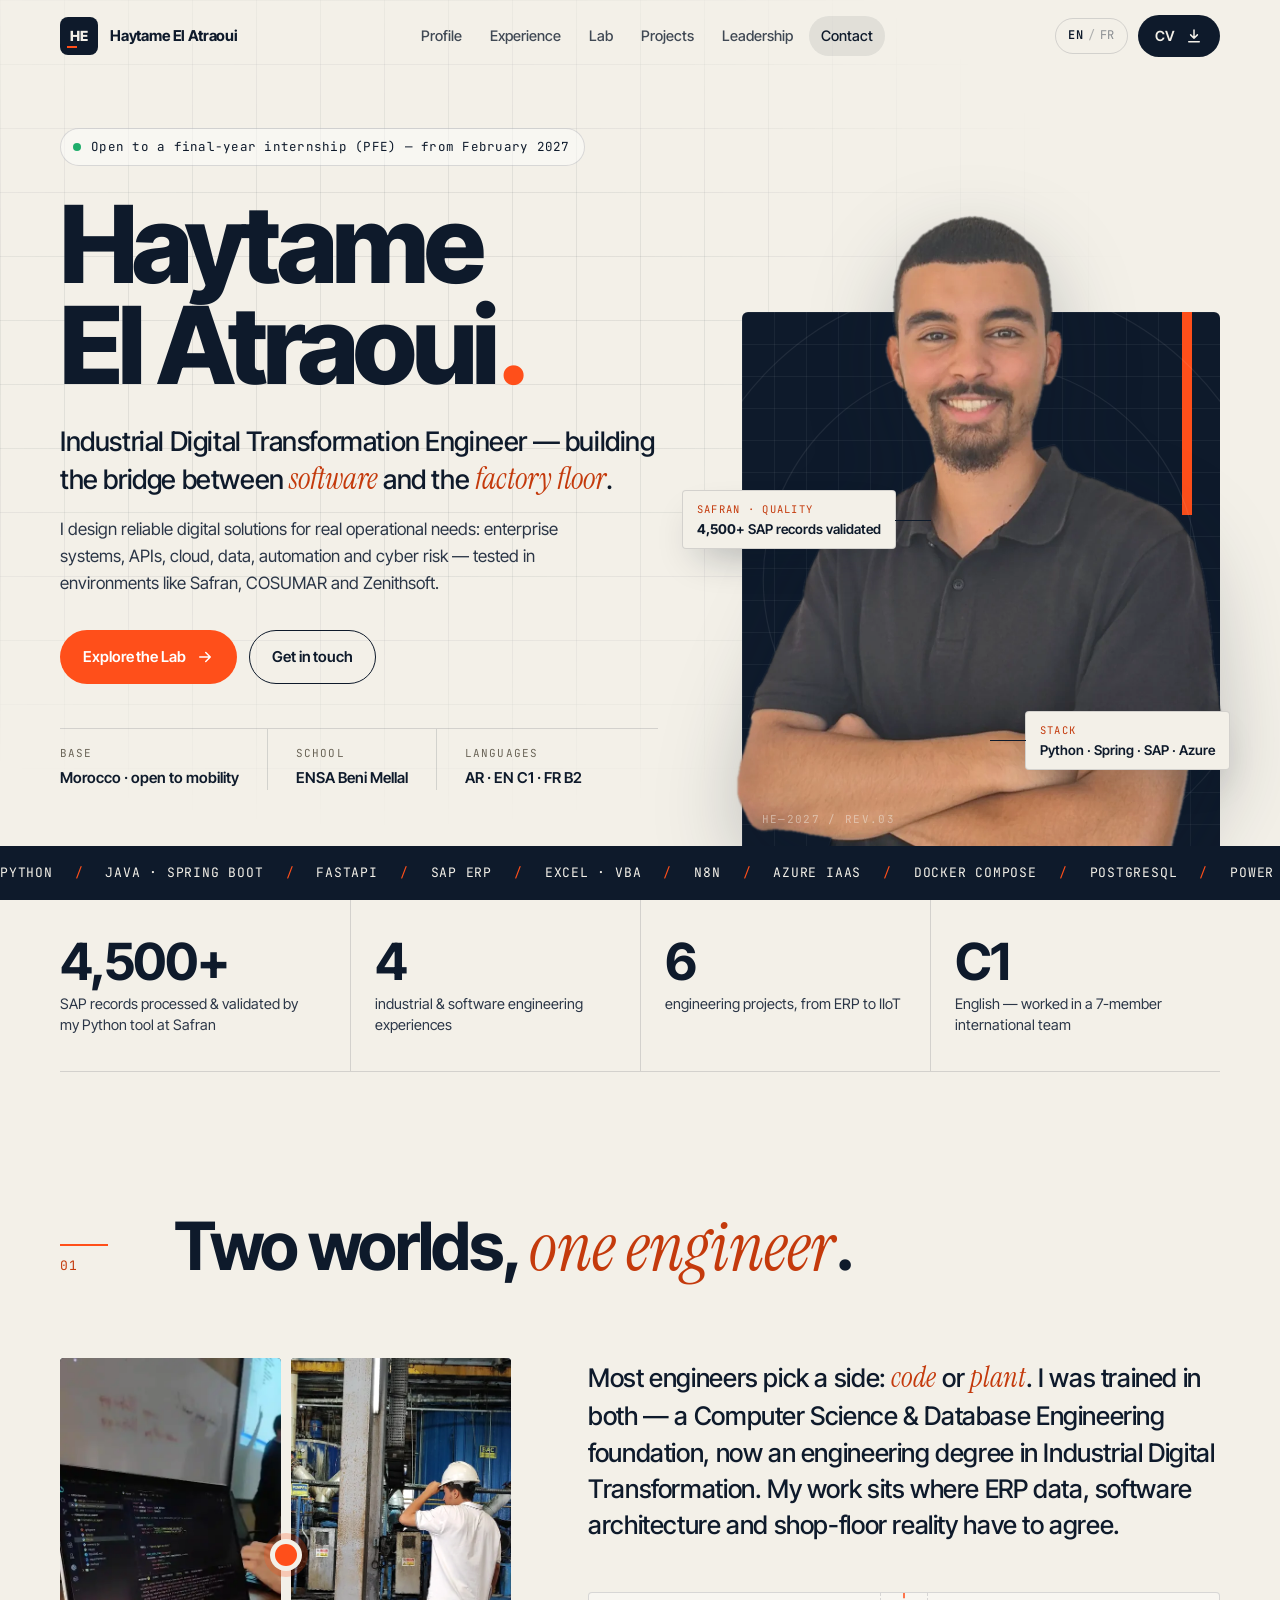
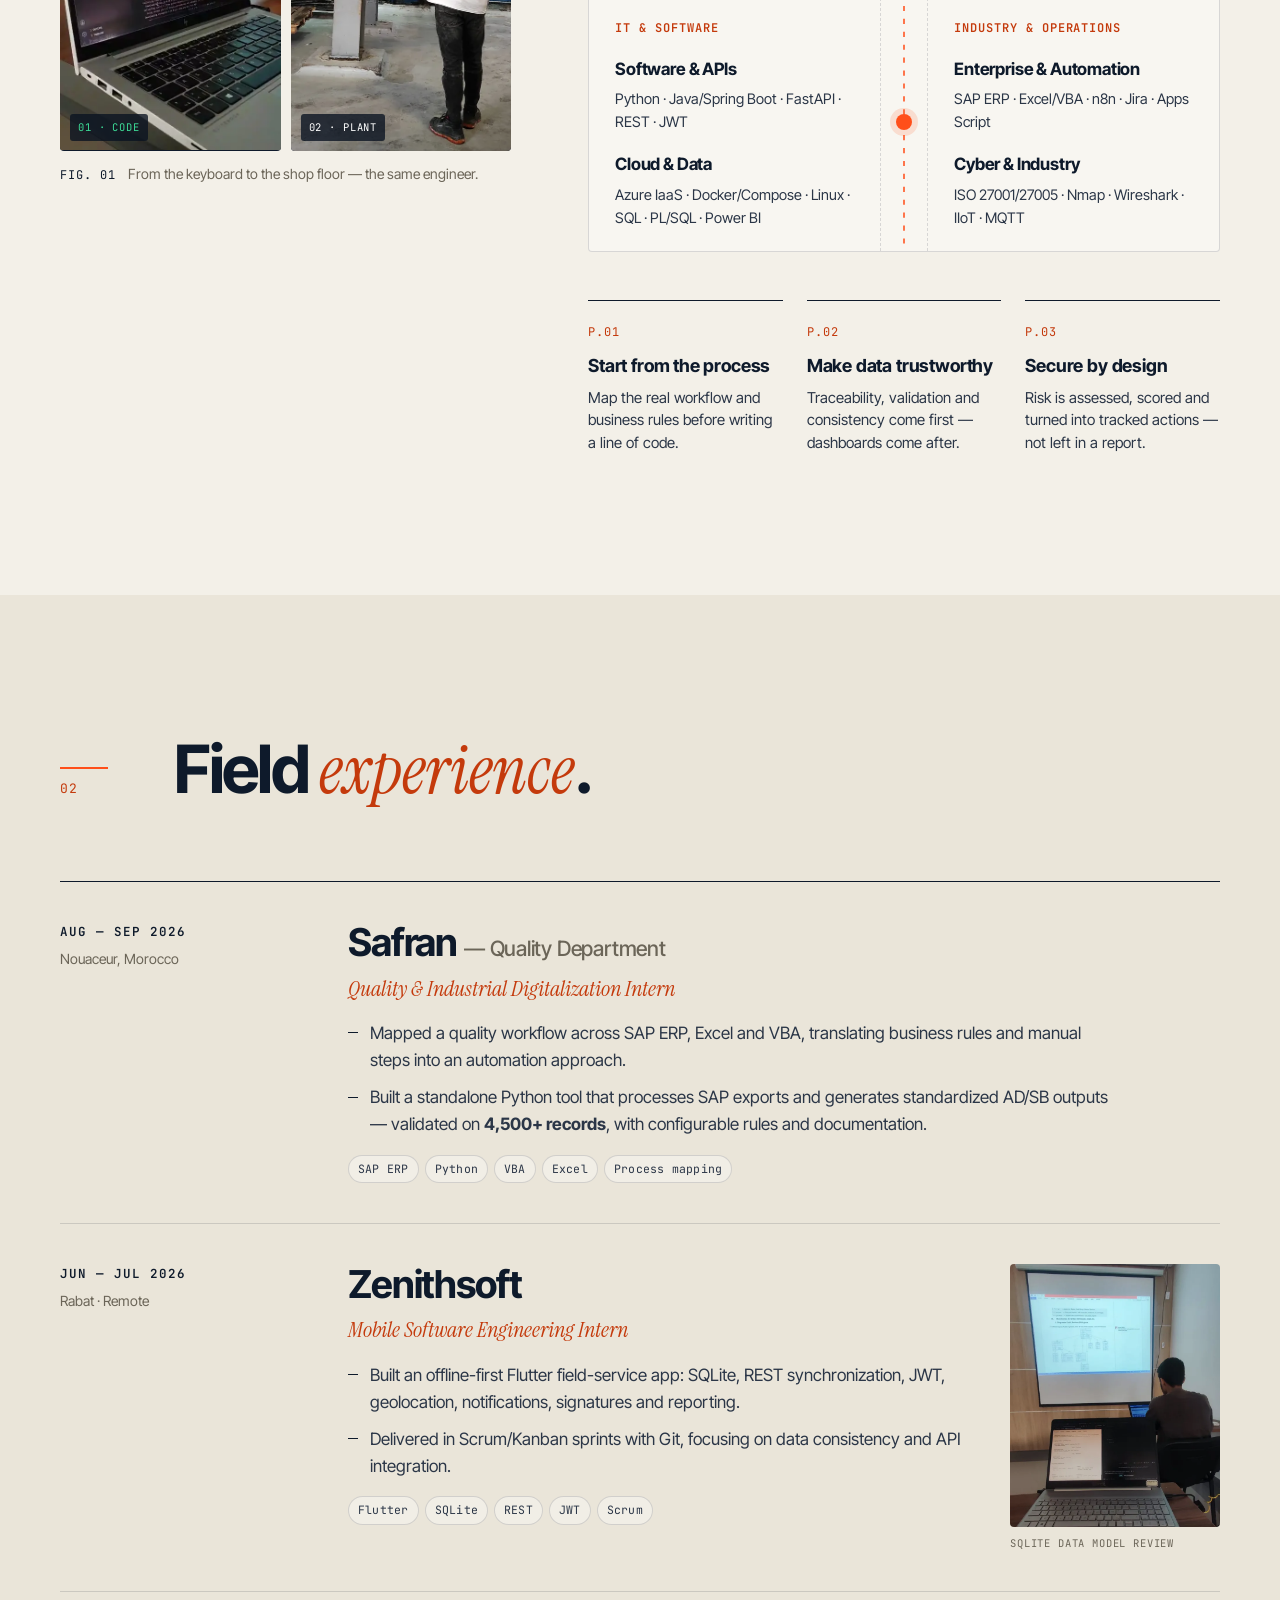
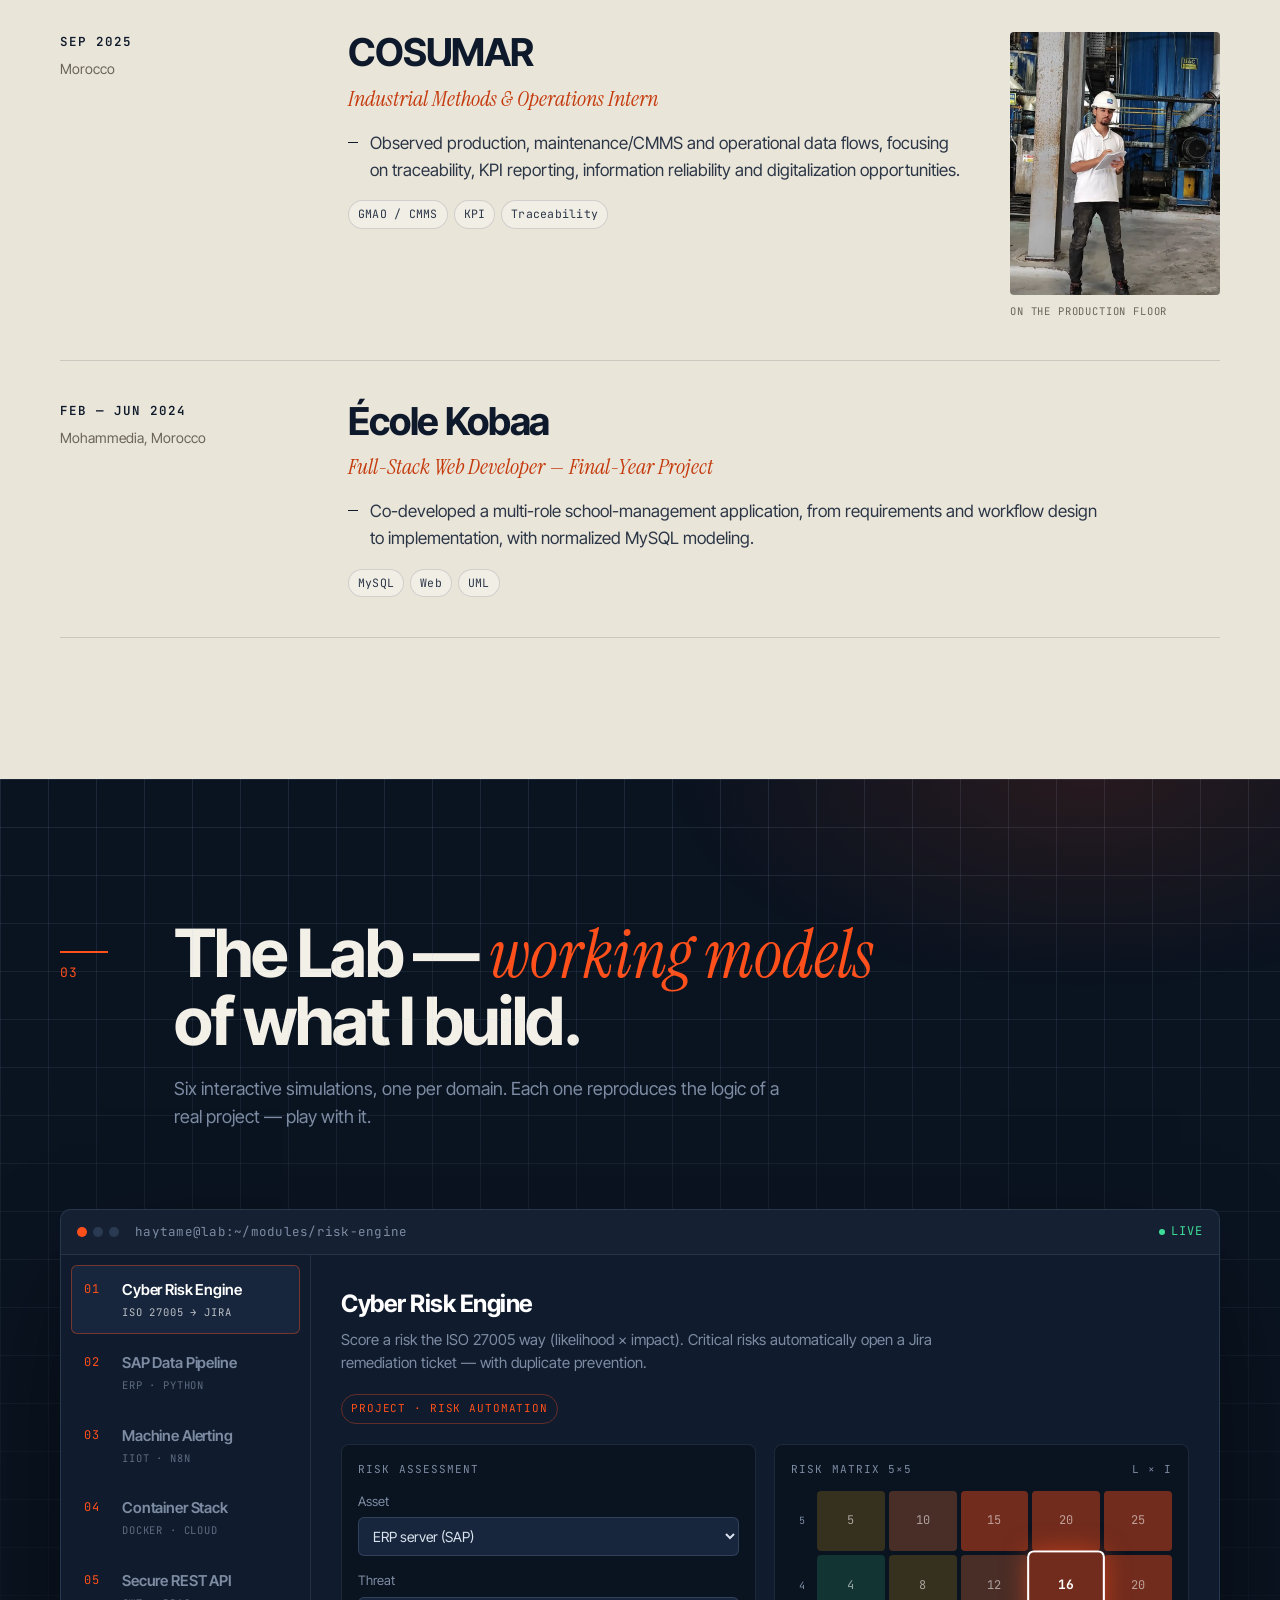
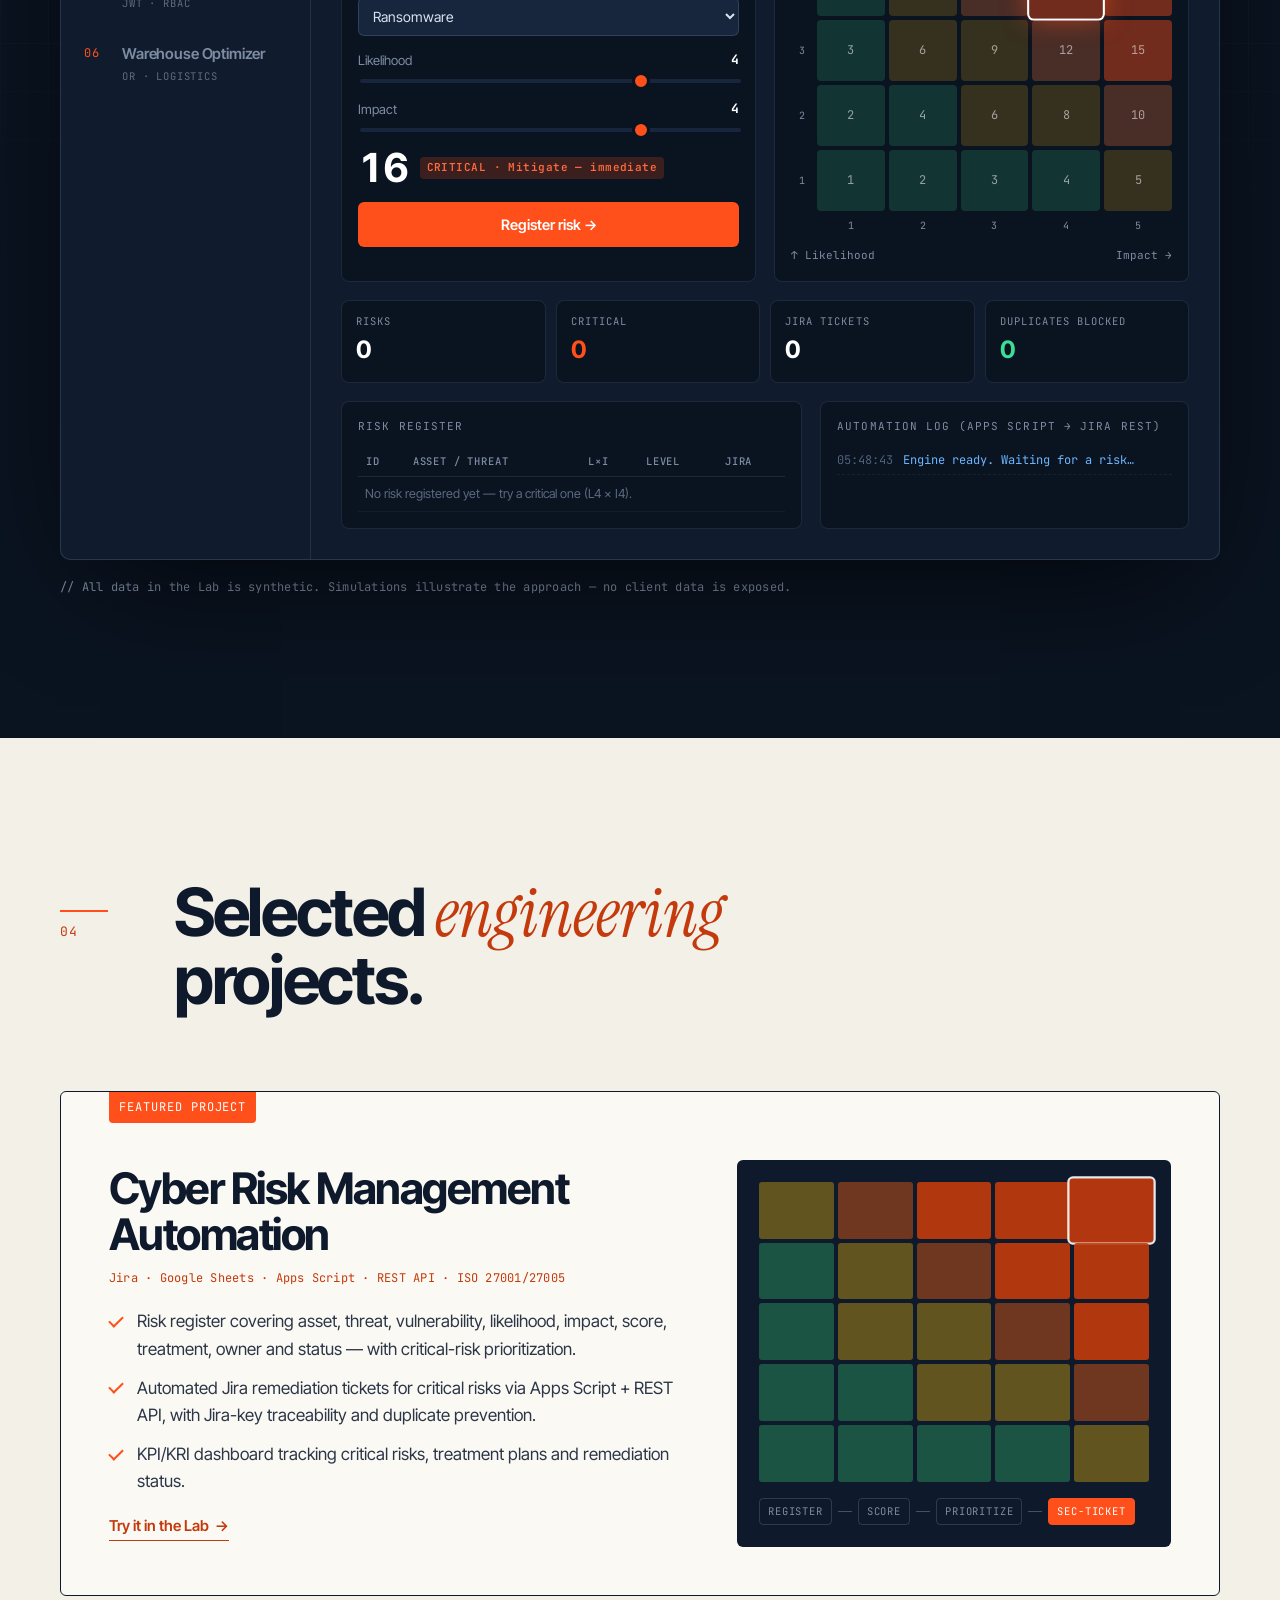
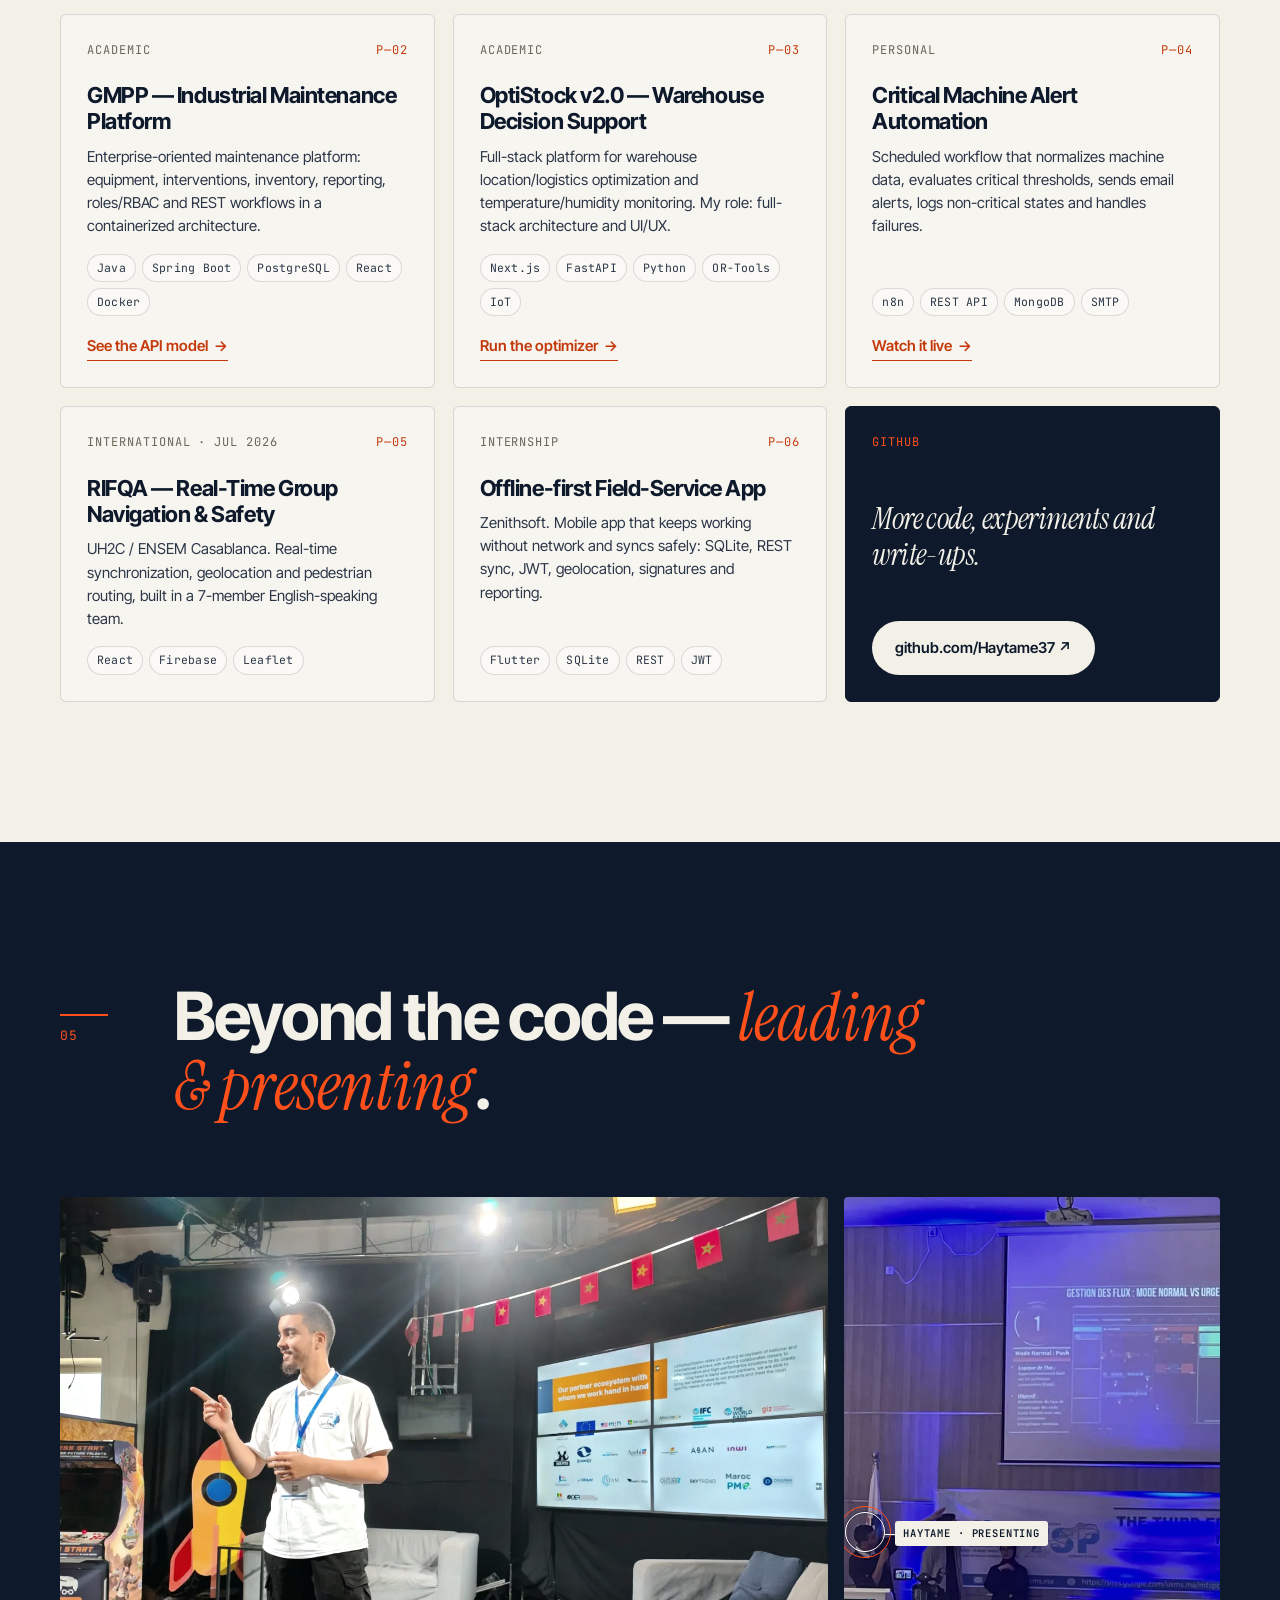
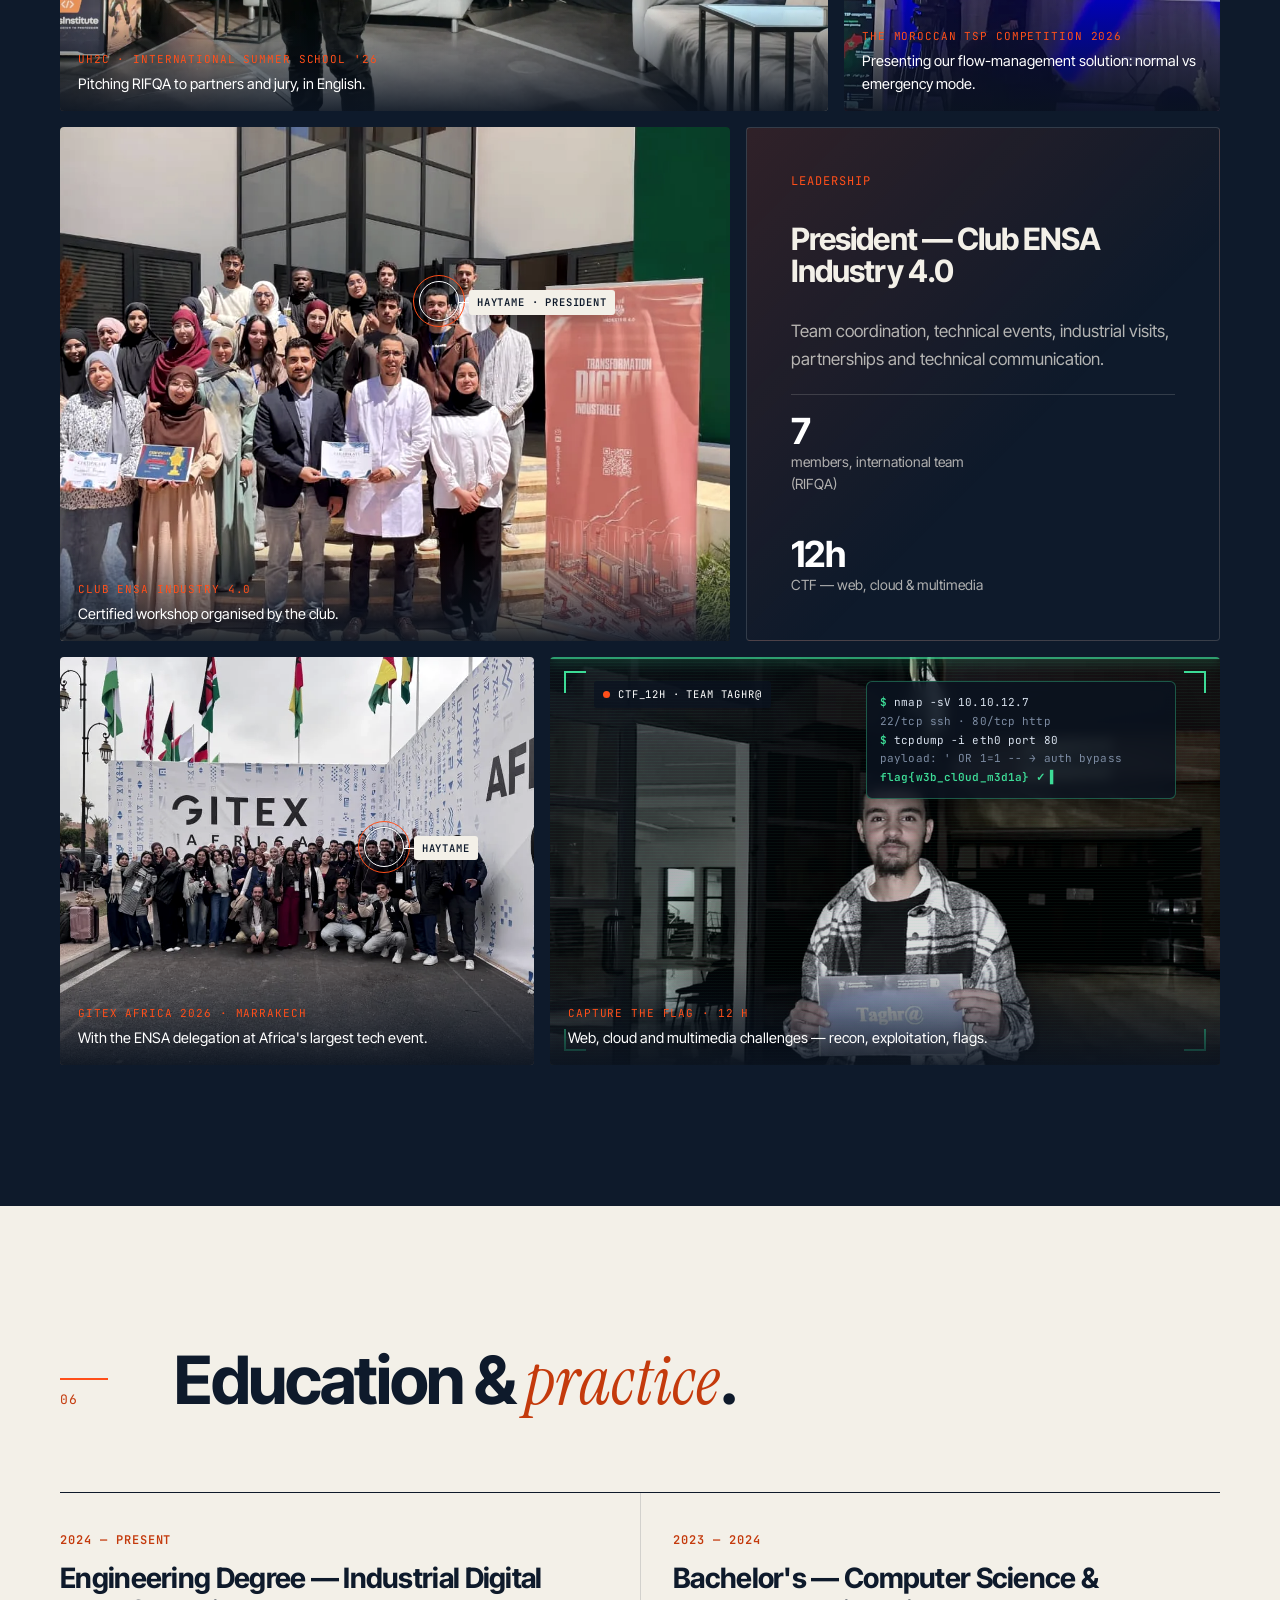
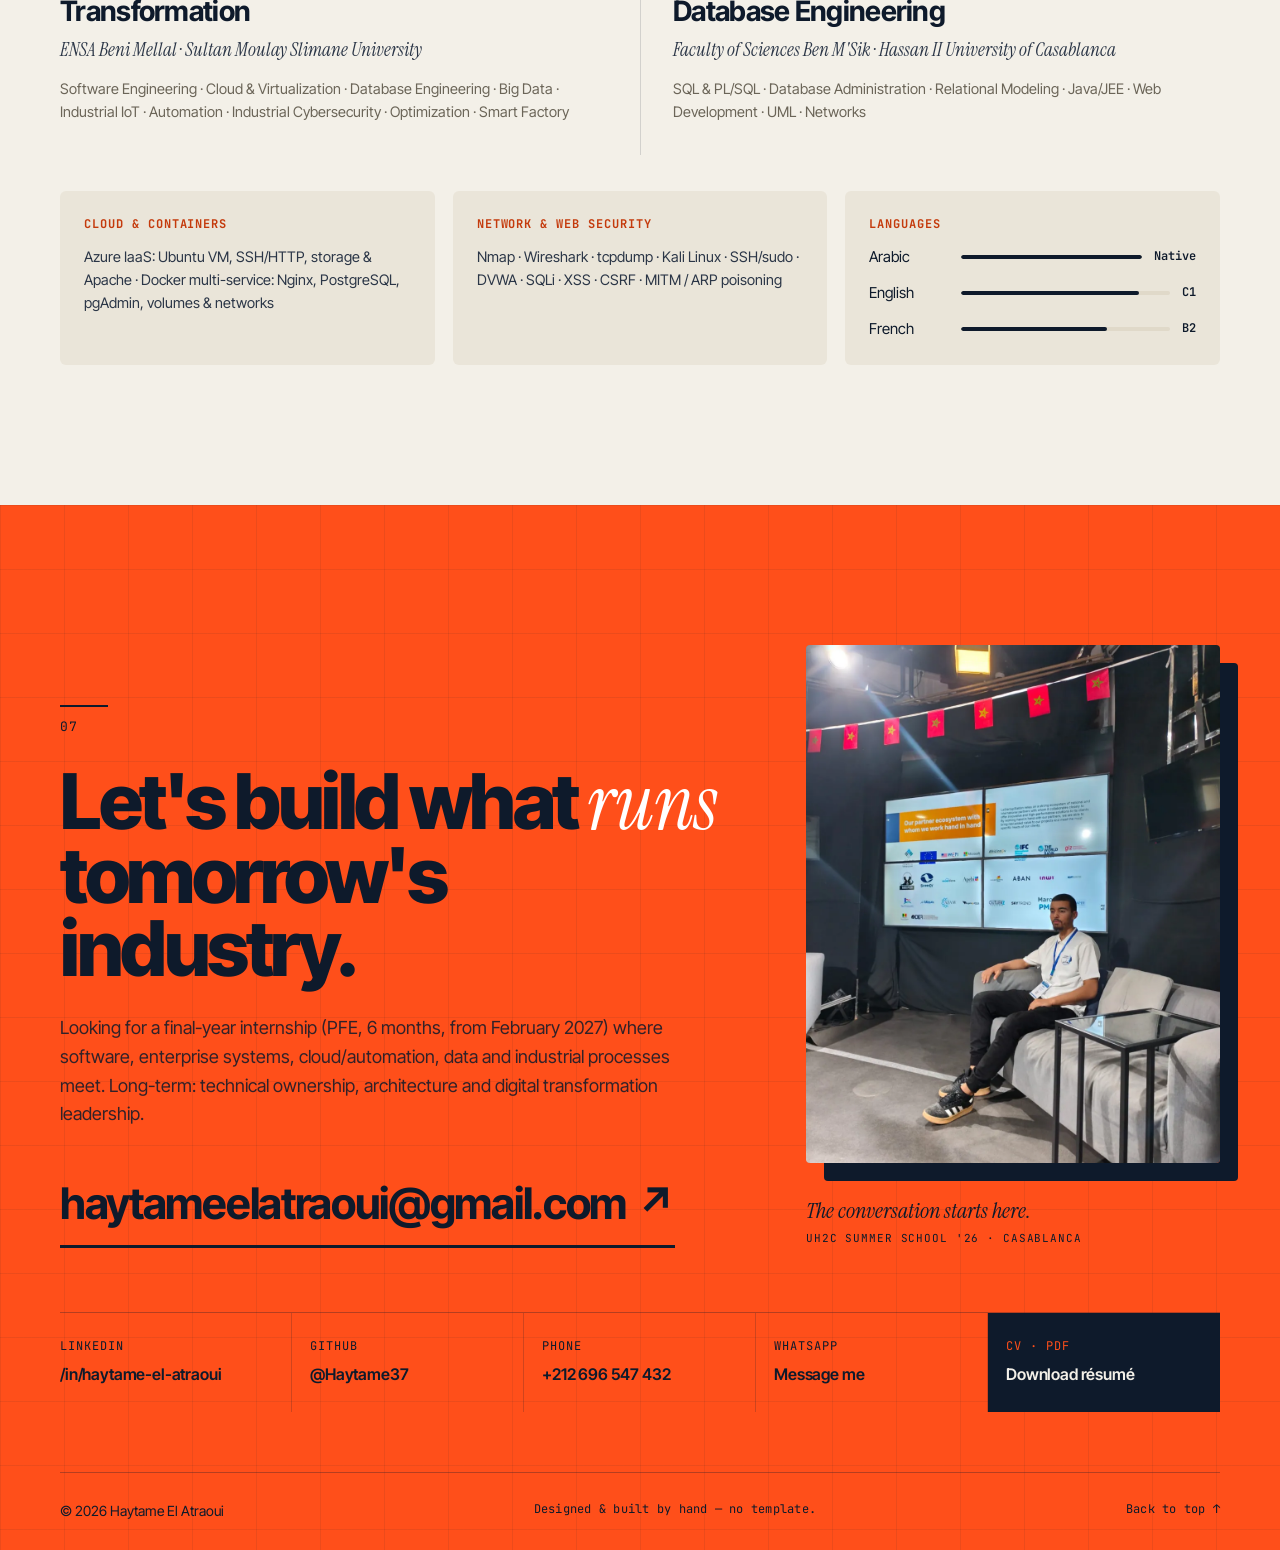
==== commit ae865ce2: "feat: find-me locator on group photos, real CTF photo - Ring + label marks Haytame on Club, GITEX an" ====
--- a/index.html
+++ b/index.html
@@ -21,7 +21,7 @@
   <link rel="preconnect" href="https://fonts.gstatic.com" crossorigin />
   <link href="https://fonts.googleapis.com/css2?family=Instrument+Serif:ital@0;1&family=Inter+Tight:wght@400;500;600;700;800&family=JetBrains+Mono:wght@400;500;600&display=swap" rel="stylesheet" />
   <link rel="preload" as="image" href="assets/img/portrait.webp" />
-  <link rel="stylesheet" href="assets/css/style.css?v=4" />
+  <link rel="stylesheet" href="assets/css/style.css?v=5" />
 
   <script type="application/ld+json">
   {
@@ -459,13 +459,17 @@
             <img src="assets/img/stage-pitch.webp" width="1400" height="1050" loading="lazy" alt="Haytame presenting on stage at the UH2C International Summer School 2026" />
             <figcaption><span class="mono">UH2C · INTERNATIONAL SUMMER SCHOOL '26</span><span data-l="en">Pitching RIFQA to partners and jury, in English.</span><span data-l="fr">Pitch de RIFQA devant partenaires et jury, en anglais.</span></figcaption>
           </figure>
-          <figure class="shot shot--tsp reveal">
+          <figure class="shot shot--tsp has-spot reveal">
             <img src="assets/img/lead-tsp.webp" width="805" height="966" loading="lazy" alt="Haytame presenting a flow-management solution on stage at The Moroccan TSP Competition 2026" />
+            <span class="spot__dim" aria-hidden="true"></span>
+            <button class="spot" type="button" data-x="8.6" data-y="65.2" aria-label="Zoom on Haytame"><span class="spot__ring"></span><span class="spot__label mono">Haytame · <span data-l="en">presenting</span><span data-l="fr">présente</span></span></button>
             <figcaption><span class="mono">THE MOROCCAN TSP COMPETITION 2026</span><span data-l="en">Presenting our flow-management solution: normal vs emergency mode.</span><span data-l="fr">Présentation de notre solution de gestion des flux : mode normal vs urgence.</span></figcaption>
           </figure>
 
-          <figure class="shot shot--club reveal">
+          <figure class="shot shot--club has-spot reveal">
             <img src="assets/img/lead-club.webp" width="1280" height="720" loading="lazy" alt="Members and speakers of the Club ENSA Industry 4.0 after a certified workshop" />
+            <span class="spot__dim" aria-hidden="true"></span>
+            <button class="spot" type="button" data-x="54.8" data-y="33.8" aria-label="Zoom on Haytame"><span class="spot__ring"></span><span class="spot__label mono">Haytame · <span data-l="en">President</span><span data-l="fr">Président</span></span></button>
             <figcaption><span class="mono">CLUB ENSA INDUSTRY 4.0</span><span data-l="en">Certified workshop organised by the club.</span><span data-l="fr">Atelier certifiant organisé par le club.</span></figcaption>
           </figure>
 
@@ -479,12 +483,14 @@
             </div>
           </div>
 
-          <figure class="shot shot--gitex reveal">
+          <figure class="shot shot--gitex has-spot reveal">
             <img src="assets/img/lead-gitex.webp" width="1040" height="780" loading="lazy" alt="ENSA delegation at GITEX Africa 2026 in Marrakech" />
+            <span class="spot__dim" aria-hidden="true"></span>
+            <button class="spot spot--left" type="button" data-x="65.3" data-y="46.4" aria-label="Zoom on Haytame"><span class="spot__ring"></span><span class="spot__label mono">Haytame</span></button>
             <figcaption><span class="mono">GITEX AFRICA 2026 · MARRAKECH</span><span data-l="en">With the ENSA delegation at Africa's largest tech event.</span><span data-l="fr">Avec la délégation ENSA au plus grand salon tech d'Afrique.</span></figcaption>
           </figure>
           <figure class="shot shot--ctf reveal">
-            <img src="assets/img/lead-ctf.webp" width="1200" height="900" loading="lazy" alt="Haytame working on a laptop during a 12-hour Capture The Flag competition" />
+            <img src="assets/img/lead-ctf.webp" width="900" height="1200" loading="lazy" alt="Haytame holding his team name sign, Taghr@, during a 12-hour Capture The Flag competition at ENSA" />
             <div class="hud" aria-hidden="true">
               <i class="hud__c hud__c--tl"></i><i class="hud__c hud__c--tr"></i><i class="hud__c hud__c--bl"></i><i class="hud__c hud__c--br"></i>
               <span class="hud__scan"></span>
@@ -596,7 +602,7 @@
     </section>
   </main>
 
-  <script src="assets/js/main.js?v=4" defer></script>
-  <script src="assets/js/lab.js?v=4" defer></script>
+  <script src="assets/js/main.js?v=5" defer></script>
+  <script src="assets/js/lab.js?v=5" defer></script>
 </body>
 </html>
--- a/assets/css/style.css
+++ b/assets/css/style.css
@@ -547,7 +547,45 @@
 .shot--gitex { grid-column: 1 / span 5; grid-row: span 4; }
 .shot--gitex img { object-position: 45% 60%; }
 .shot--ctf { grid-column: 6 / span 7; grid-row: span 4; }
-.shot--ctf img { object-position: 60% 60%; filter: grayscale(.55) contrast(1.1) brightness(.85); }
+.shot--ctf img { object-position: 50% 44%; filter: grayscale(.45) contrast(1.1) brightness(.9); }
+
+/* "find me" locator on group photos */
+.spot__dim {
+  position: absolute; inset: 0; z-index: 1; pointer-events: none; opacity: 0; transition: opacity .6s var(--ease);
+  background: radial-gradient(circle at var(--fx, 50%) var(--fy, 50%), transparent 0 64px, rgba(10,19,32,.62) 140px);
+}
+.spot {
+  position: absolute; z-index: 2; left: var(--px, 50%); top: var(--py, 50%);
+  transition: opacity .4s, left 1.1s var(--ease), top 1.1s var(--ease); width: 44px; height: 44px; margin: -22px 0 0 -22px; padding: 0; border: 0; border-radius: 50%; background: none; cursor: zoom-in;
+  opacity: 0; transition: opacity .4s;
+}
+.spot.is-placed { opacity: 1; }
+.spot__ring {
+  position: absolute; left: 2px; top: 2px; width: 40px; height: 40px; border-radius: 50%;
+  border: 1.5px solid #fff; box-shadow: 0 0 0 1px rgba(10,19,32,.35), inset 0 0 0 1px rgba(10,19,32,.25);
+  transition: transform .6s var(--ease), border-color .3s;
+}
+.spot__ring::after {
+  content: ""; position: absolute; inset: -7px; border-radius: 50%; border: 1.5px solid var(--signal);
+  animation: spotPulse 2.4s var(--ease) infinite;
+}
+@keyframes spotPulse { 0% { transform: scale(.85); opacity: .9; } 100% { transform: scale(1.5); opacity: 0; } }
+.spot__label {
+  position: absolute; top: 11px; left: 52px; white-space: nowrap;
+  background: var(--paper); color: var(--ink); padding: 4px 8px; border-radius: 3px; font-size: 10.5px; font-weight: 600;
+  box-shadow: 0 8px 20px -8px rgba(0,0,0,.6);
+}
+.spot__label::before { content: ""; position: absolute; right: 100%; top: 50%; width: 10px; height: 1px; background: #fff; }
+.spot--left .spot__label { left: auto; right: 52px; }
+.spot--left .spot__label::before { right: auto; left: 100%; }
+.shot.has-spot img { transform-origin: 0 0; transition: transform 1.1s var(--ease), filter .6s; }
+.shot.has-spot:hover img { transform: none; }
+.shot.has-spot.is-focus img { transform: translate(var(--tx, 0), var(--ty, 0)) scale(1.9); filter: none; }
+.shot.has-spot.is-focus .spot { left: var(--fx); top: var(--fy); }
+.shot.has-spot.is-focus .spot__dim { opacity: 1; }
+.shot.has-spot.is-focus .spot { cursor: zoom-out; }
+.shot.has-spot.is-focus .spot__ring { transform: scale(1.9); border-color: var(--signal); }
+.shot.has-spot.is-focus .spot__ring::after { animation: none; opacity: 0; }
 .shot--ctf:hover img { filter: grayscale(.2) contrast(1.05) brightness(.9); }
 
 /* cyber HUD overlay on the CTF photo */
@@ -712,7 +750,8 @@
   .shot { grid-column: 1 / -1 !important; grid-row: auto !important; aspect-ratio: 4 / 3; }
   .shot--tsp { aspect-ratio: 4 / 5; }
   .shot--pitch img { object-position: 38% 55%; }
-  .shot--ctf { aspect-ratio: 4 / 3.4; }
+  .shot--ctf { aspect-ratio: 3 / 4; }
+  .shot--ctf img { object-position: 50% 50%; }
   .lead-card { grid-column: 1 / -1; grid-row: auto; }
   .gallery .lead-card { order: -1; }
   .entry__media { max-width: 420px; }
@@ -734,7 +773,7 @@
   .proof { grid-template-columns: 1fr; }
   .proof__item + .proof__item { padding-left: 0; border-left: 0; }
   .gallery { grid-template-columns: 1fr; }
-  .shot--ctf { aspect-ratio: 3 / 3.2; }
+  .shot--ctf { aspect-ratio: 3 / 4; }
   .hud__term { top: 52px; left: 14px; right: 14px; width: auto; font-size: 10.5px; padding: 9px 11px; }
   .hud__rec { left: 40px; top: 18px; }
   .hud__c { width: 16px; height: 16px; }
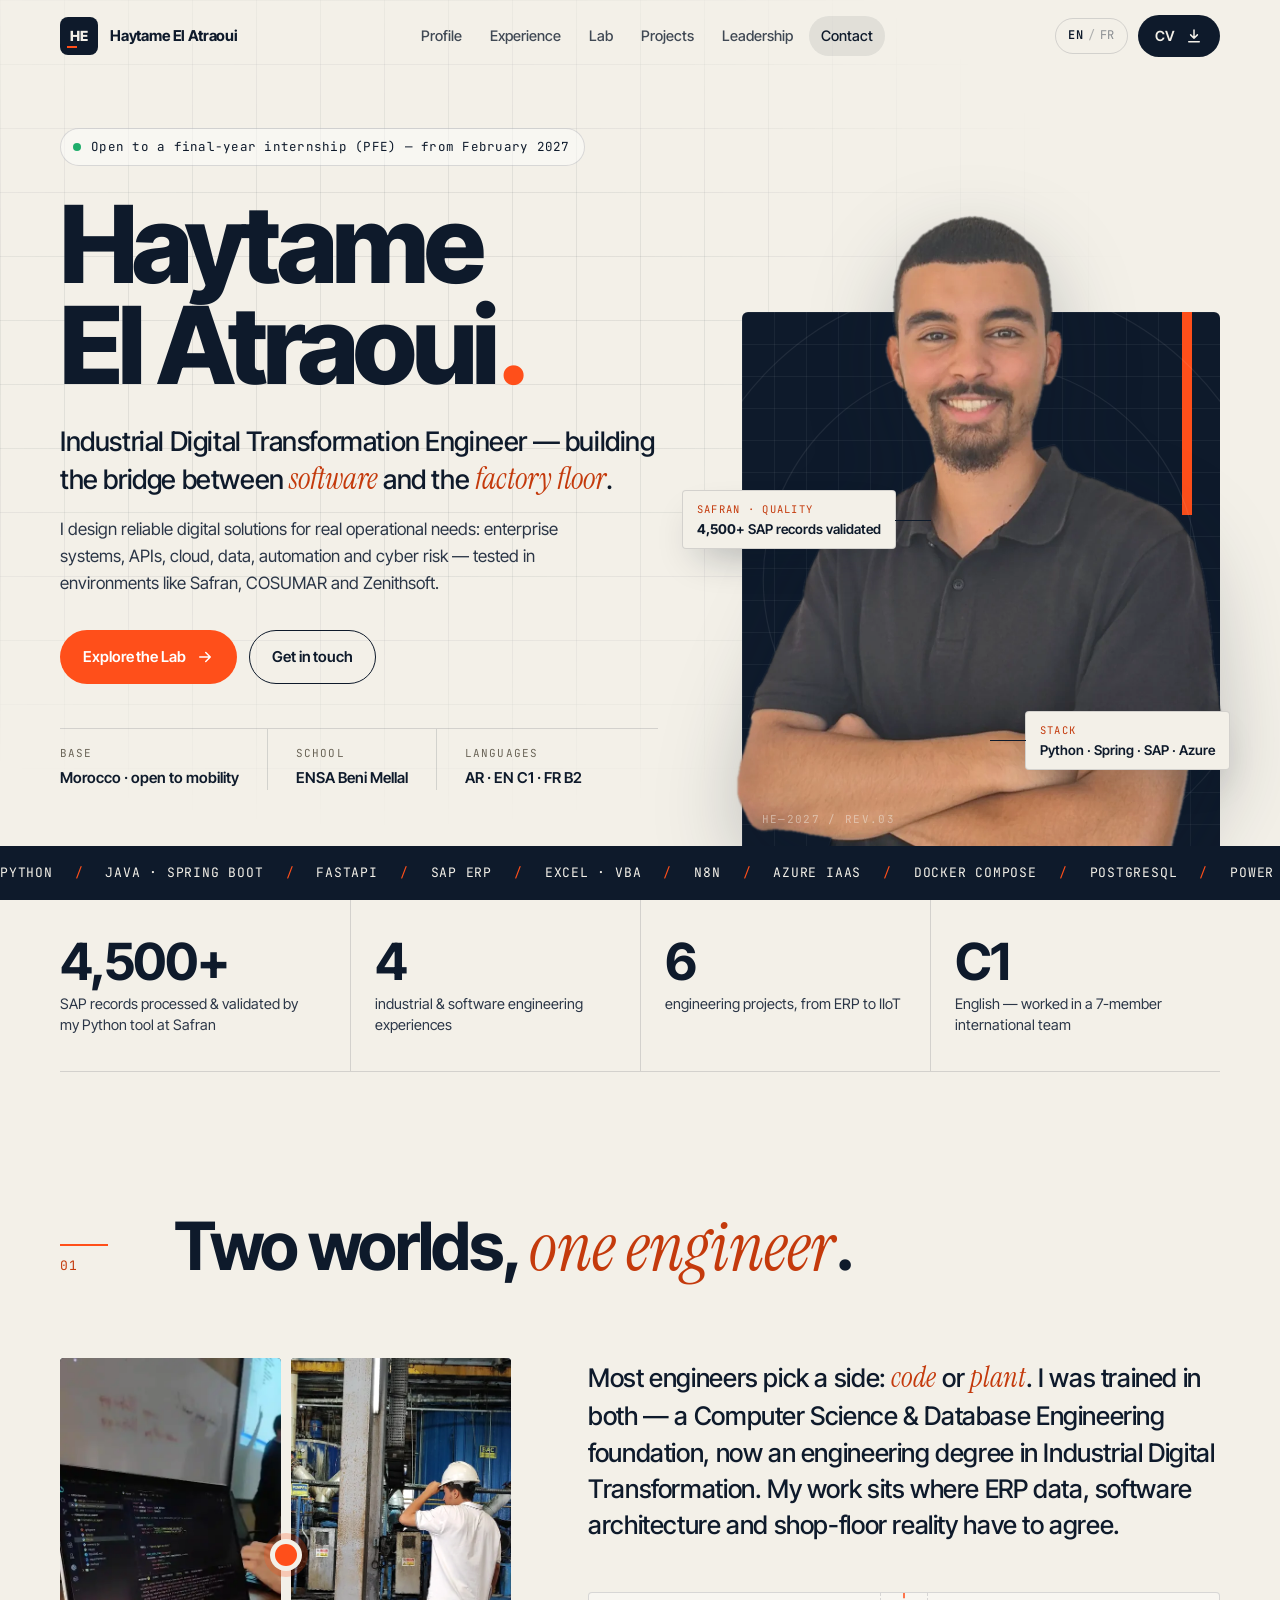
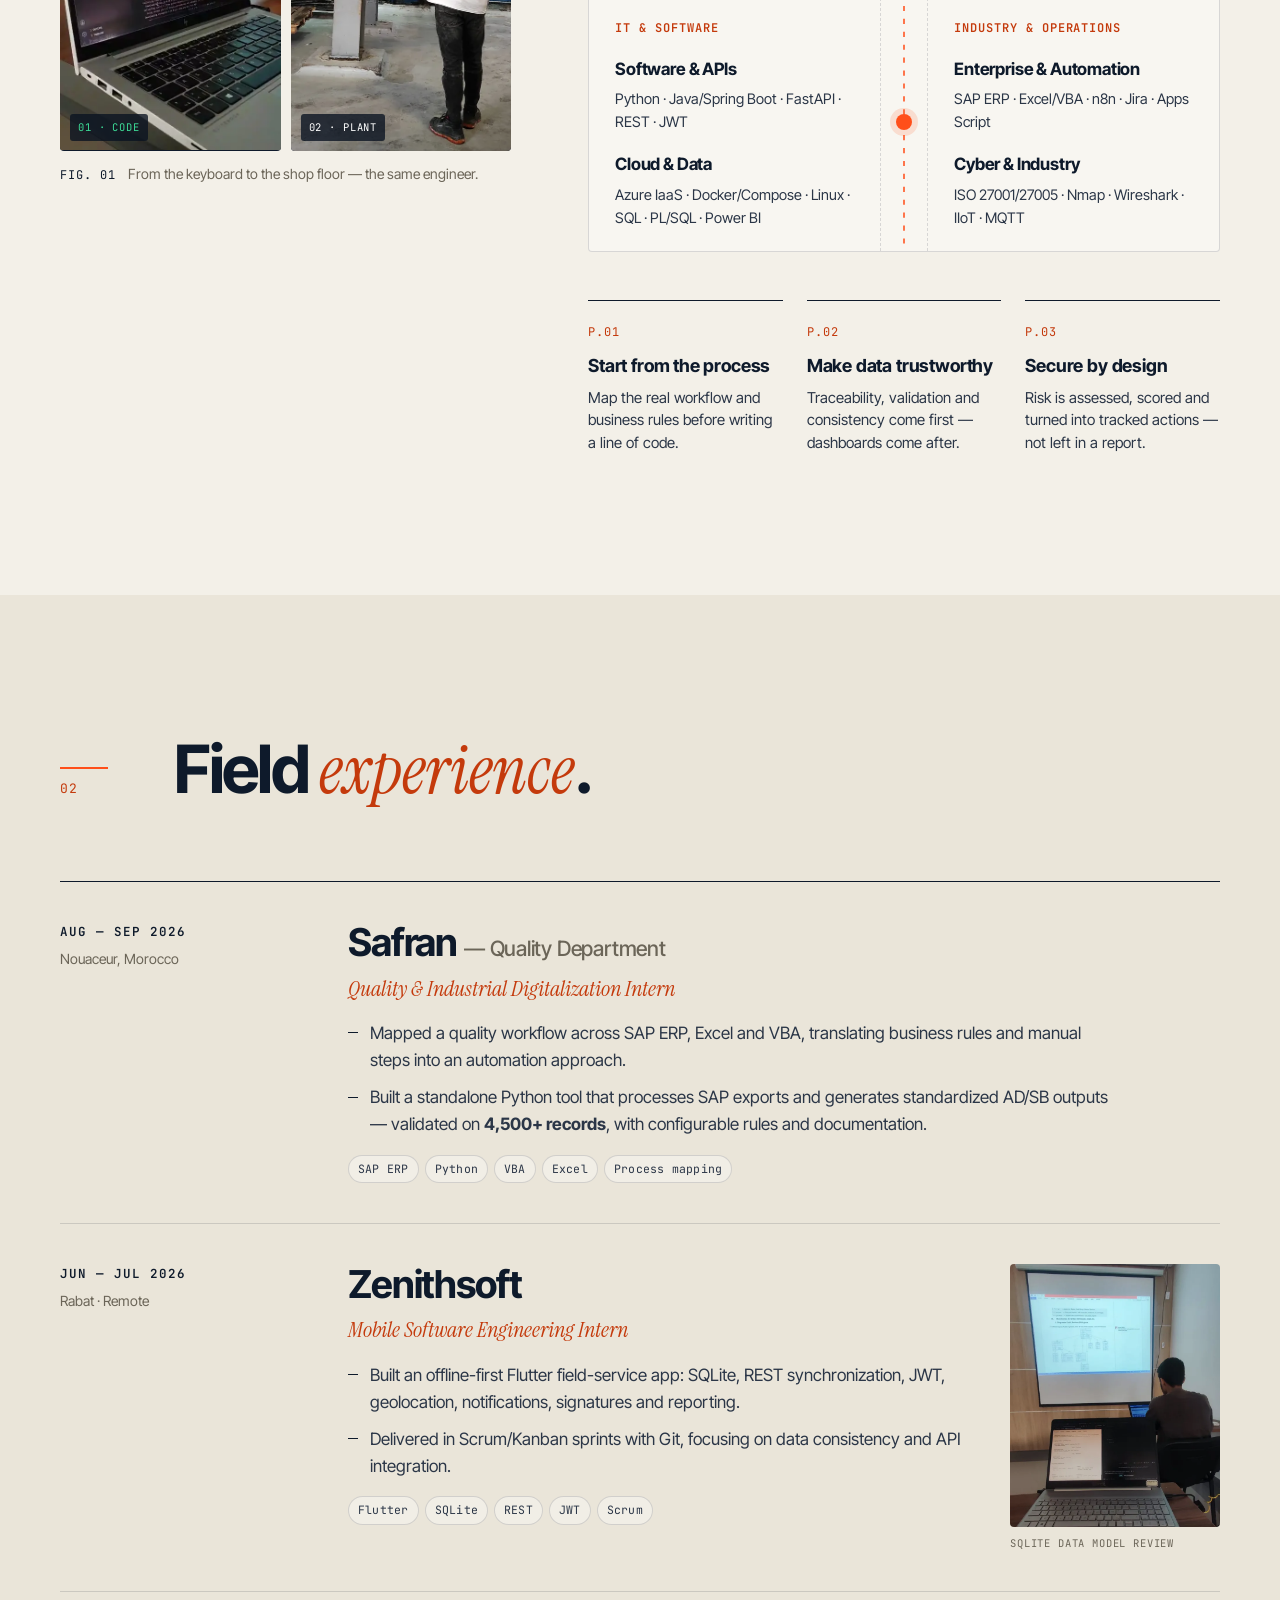
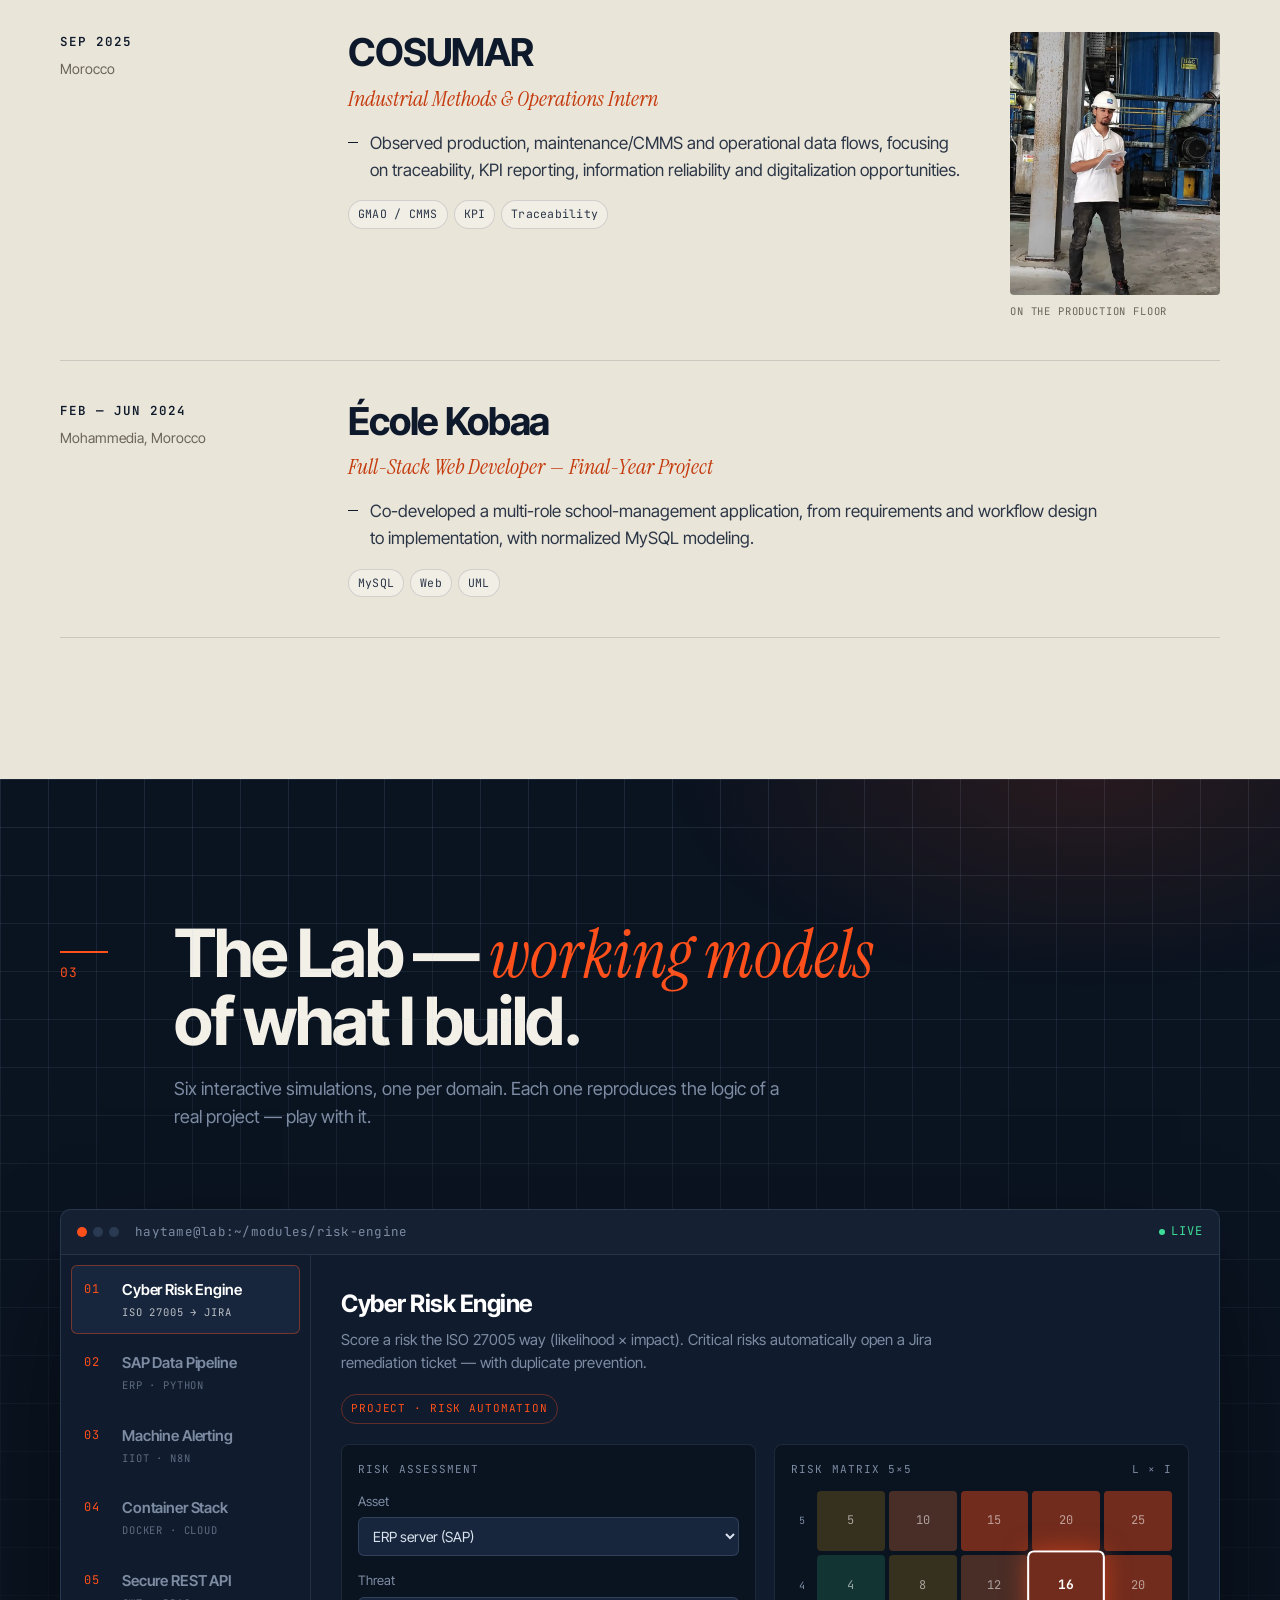
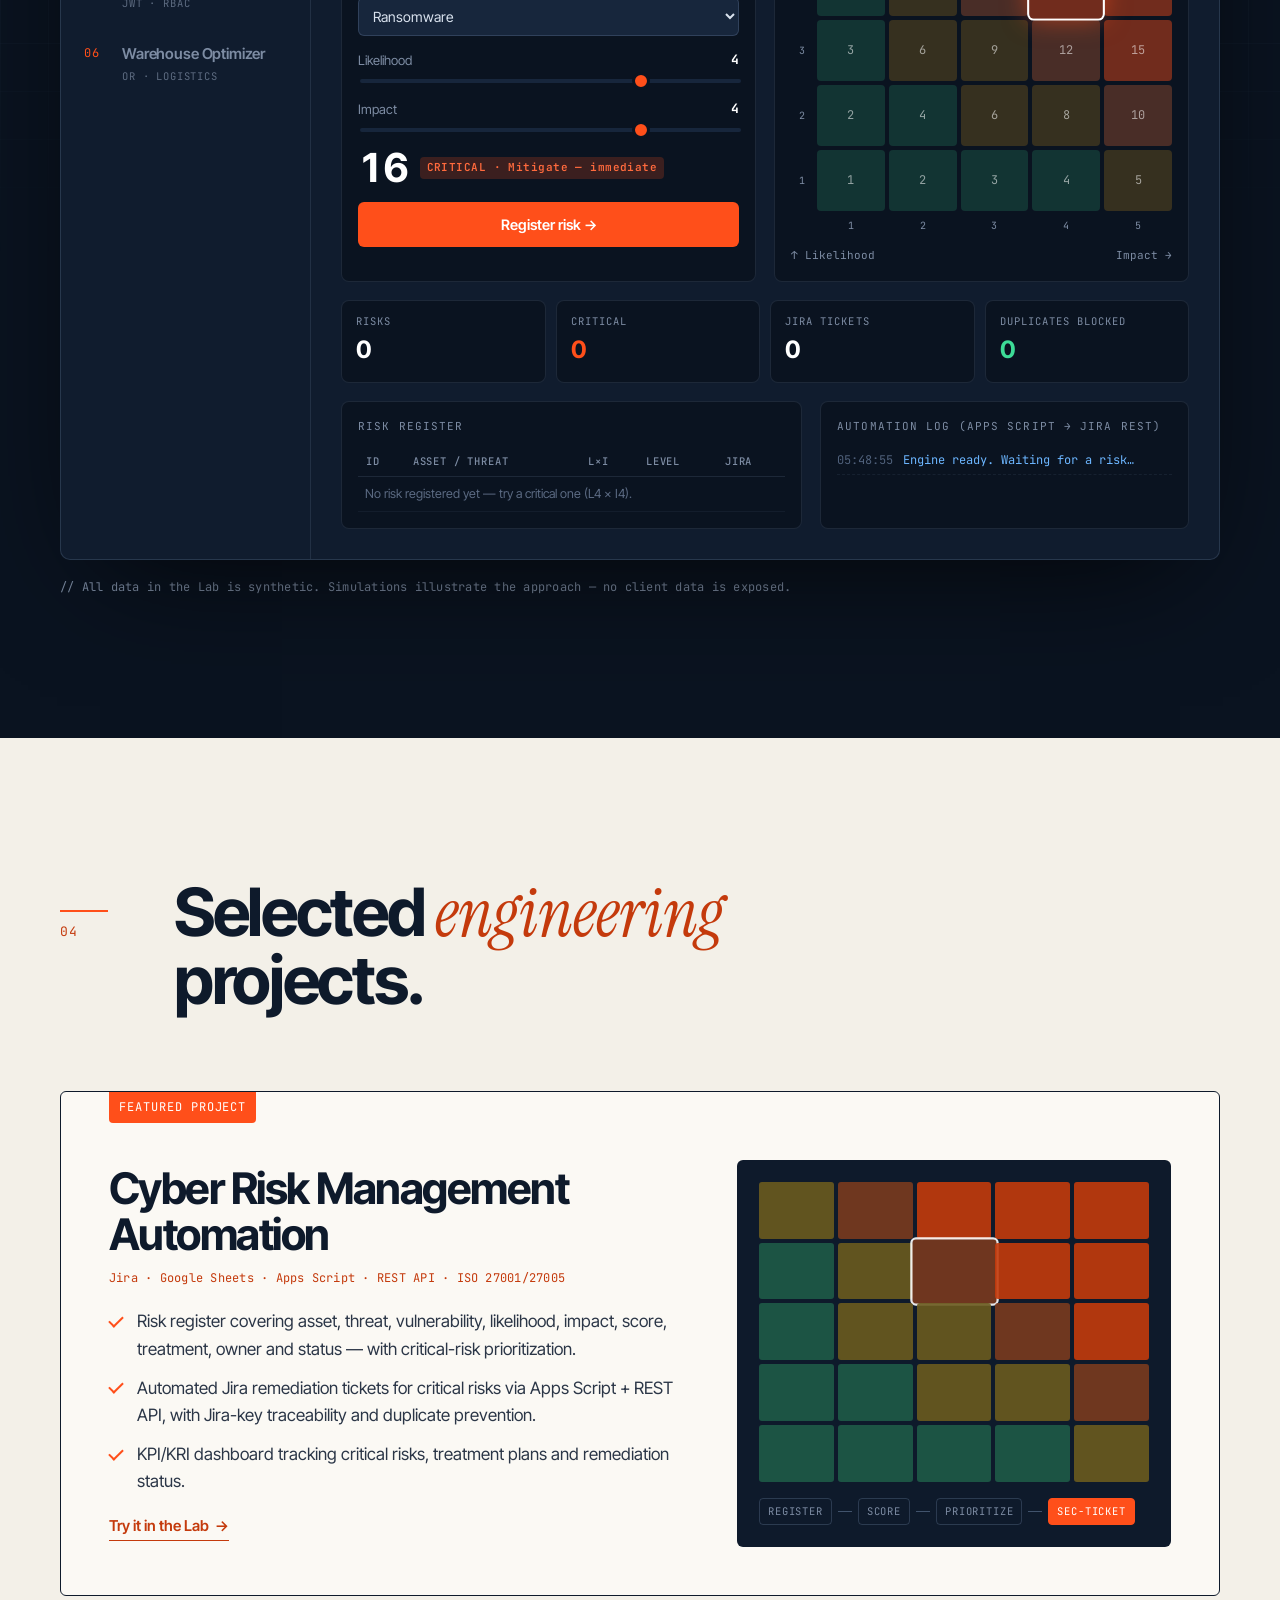
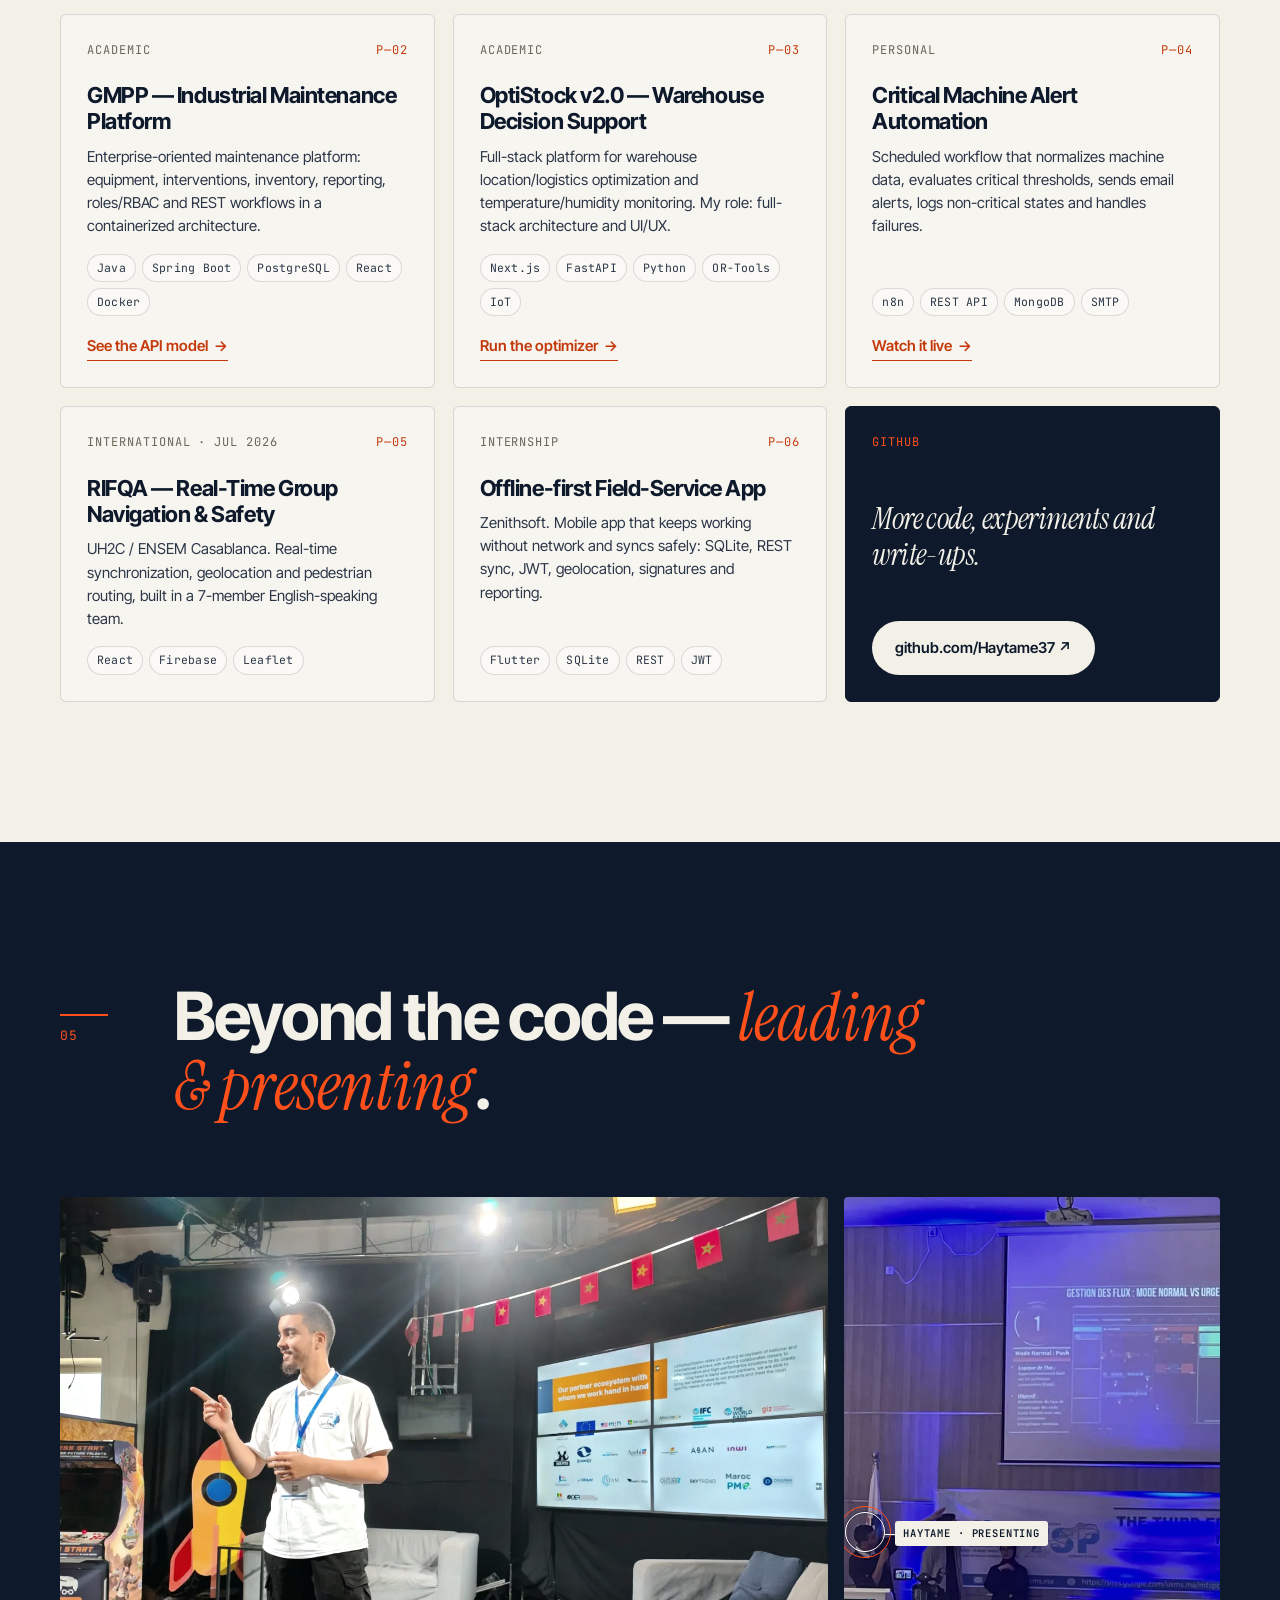
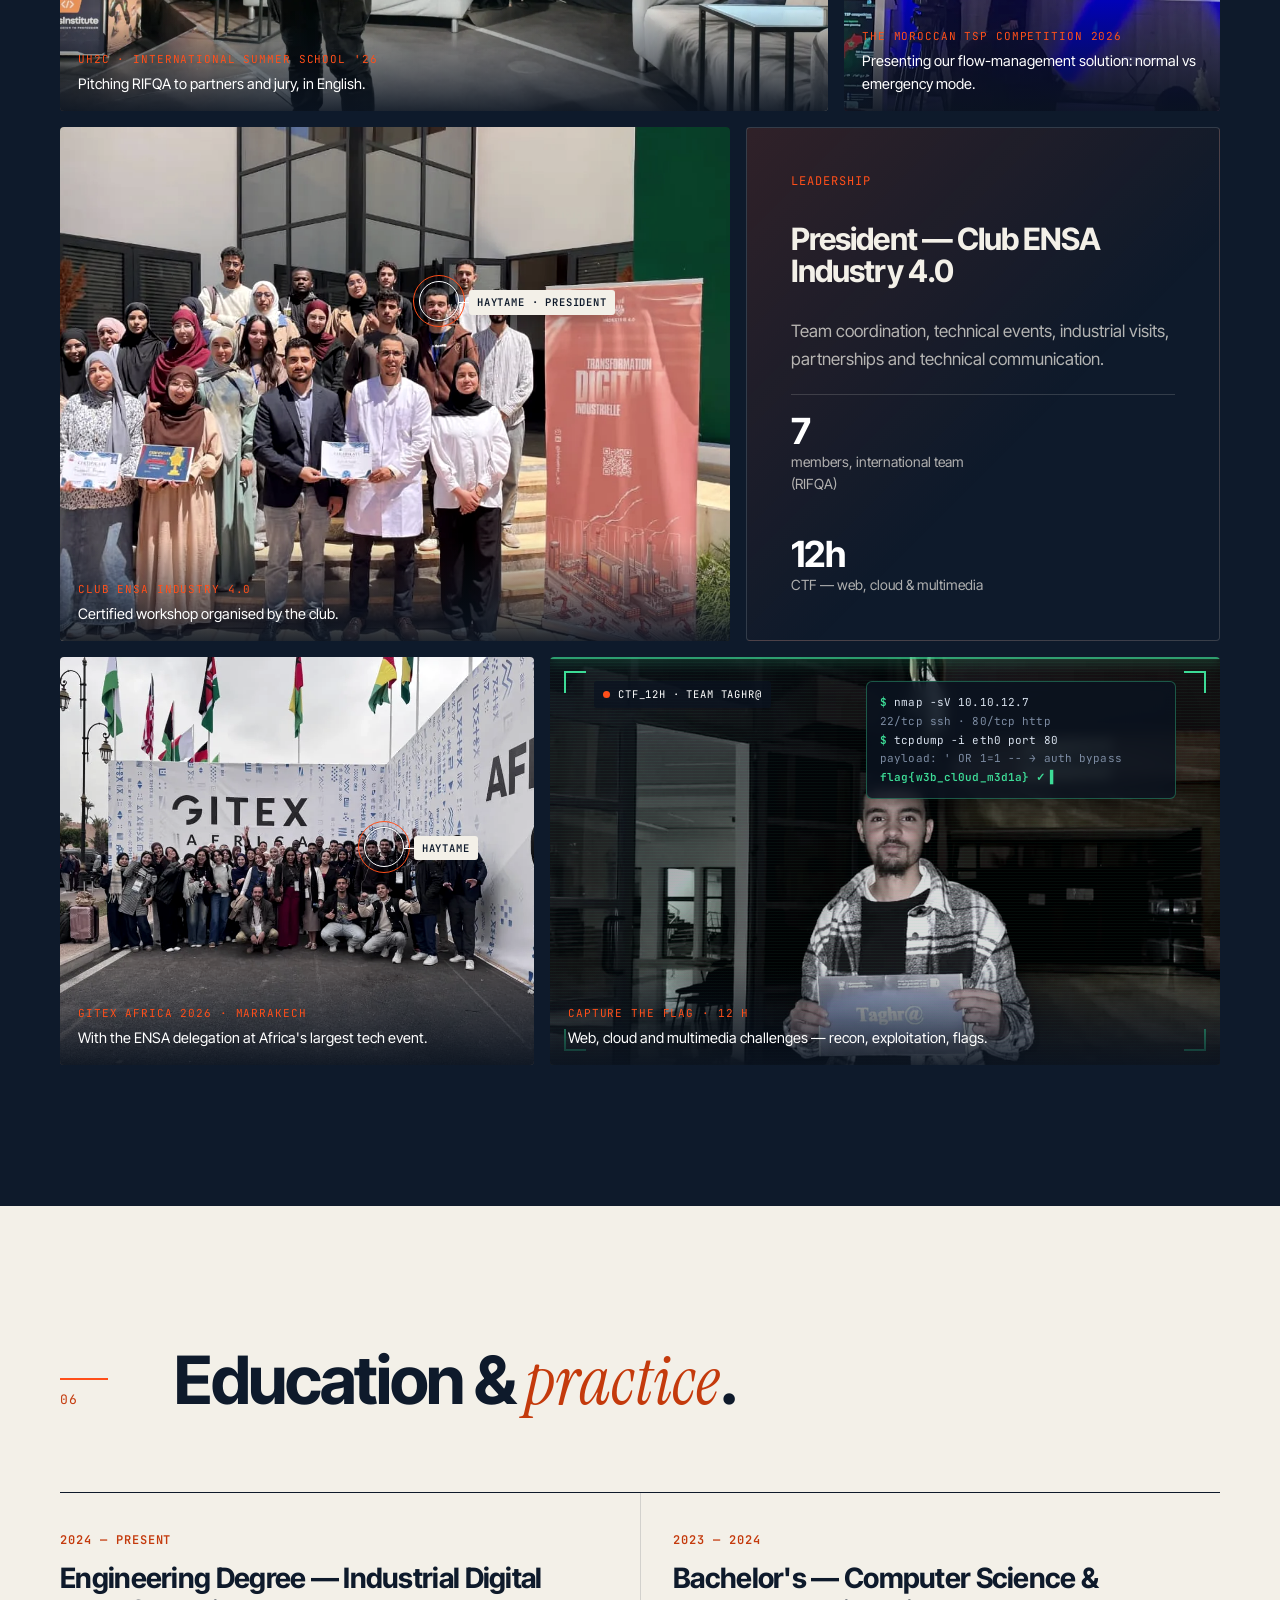
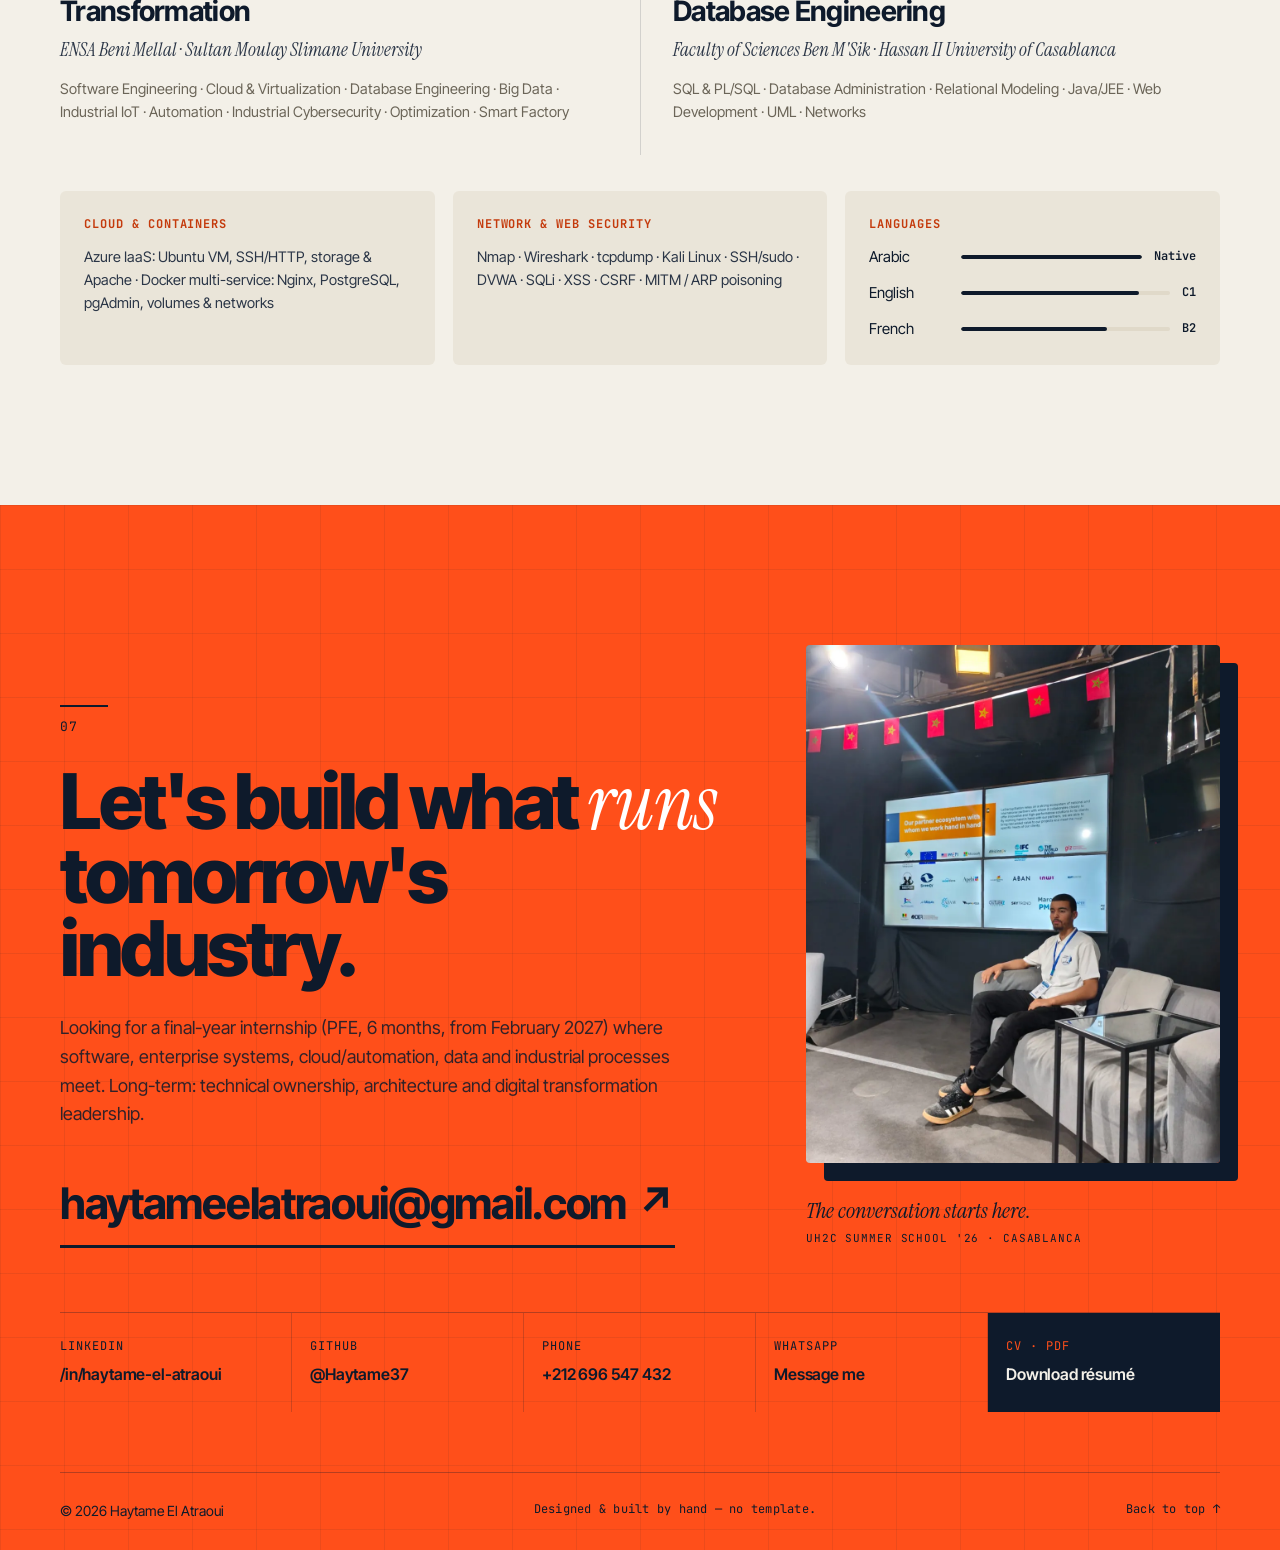
==== commit 5224e7cd: "﻿fix: rename CTF image so cached browsers load the Taghr@ photo Co-Authored-By: Claude Opus 5.5 <nor" ====
--- a/index.html
+++ b/index.html
@@ -490,7 +490,7 @@
             <figcaption><span class="mono">GITEX AFRICA 2026 · MARRAKECH</span><span data-l="en">With the ENSA delegation at Africa's largest tech event.</span><span data-l="fr">Avec la délégation ENSA au plus grand salon tech d'Afrique.</span></figcaption>
           </figure>
           <figure class="shot shot--ctf reveal">
-            <img src="assets/img/lead-ctf.webp" width="900" height="1200" loading="lazy" alt="Haytame holding his team name sign, Taghr@, during a 12-hour Capture The Flag competition at ENSA" />
+            <img src="assets/img/ctf-taghra.webp" width="900" height="1200" loading="lazy" alt="Haytame holding his team name sign, Taghr@, during a 12-hour Capture The Flag competition at ENSA" />
             <div class="hud" aria-hidden="true">
               <i class="hud__c hud__c--tl"></i><i class="hud__c hud__c--tr"></i><i class="hud__c hud__c--bl"></i><i class="hud__c hud__c--br"></i>
               <span class="hud__scan"></span>
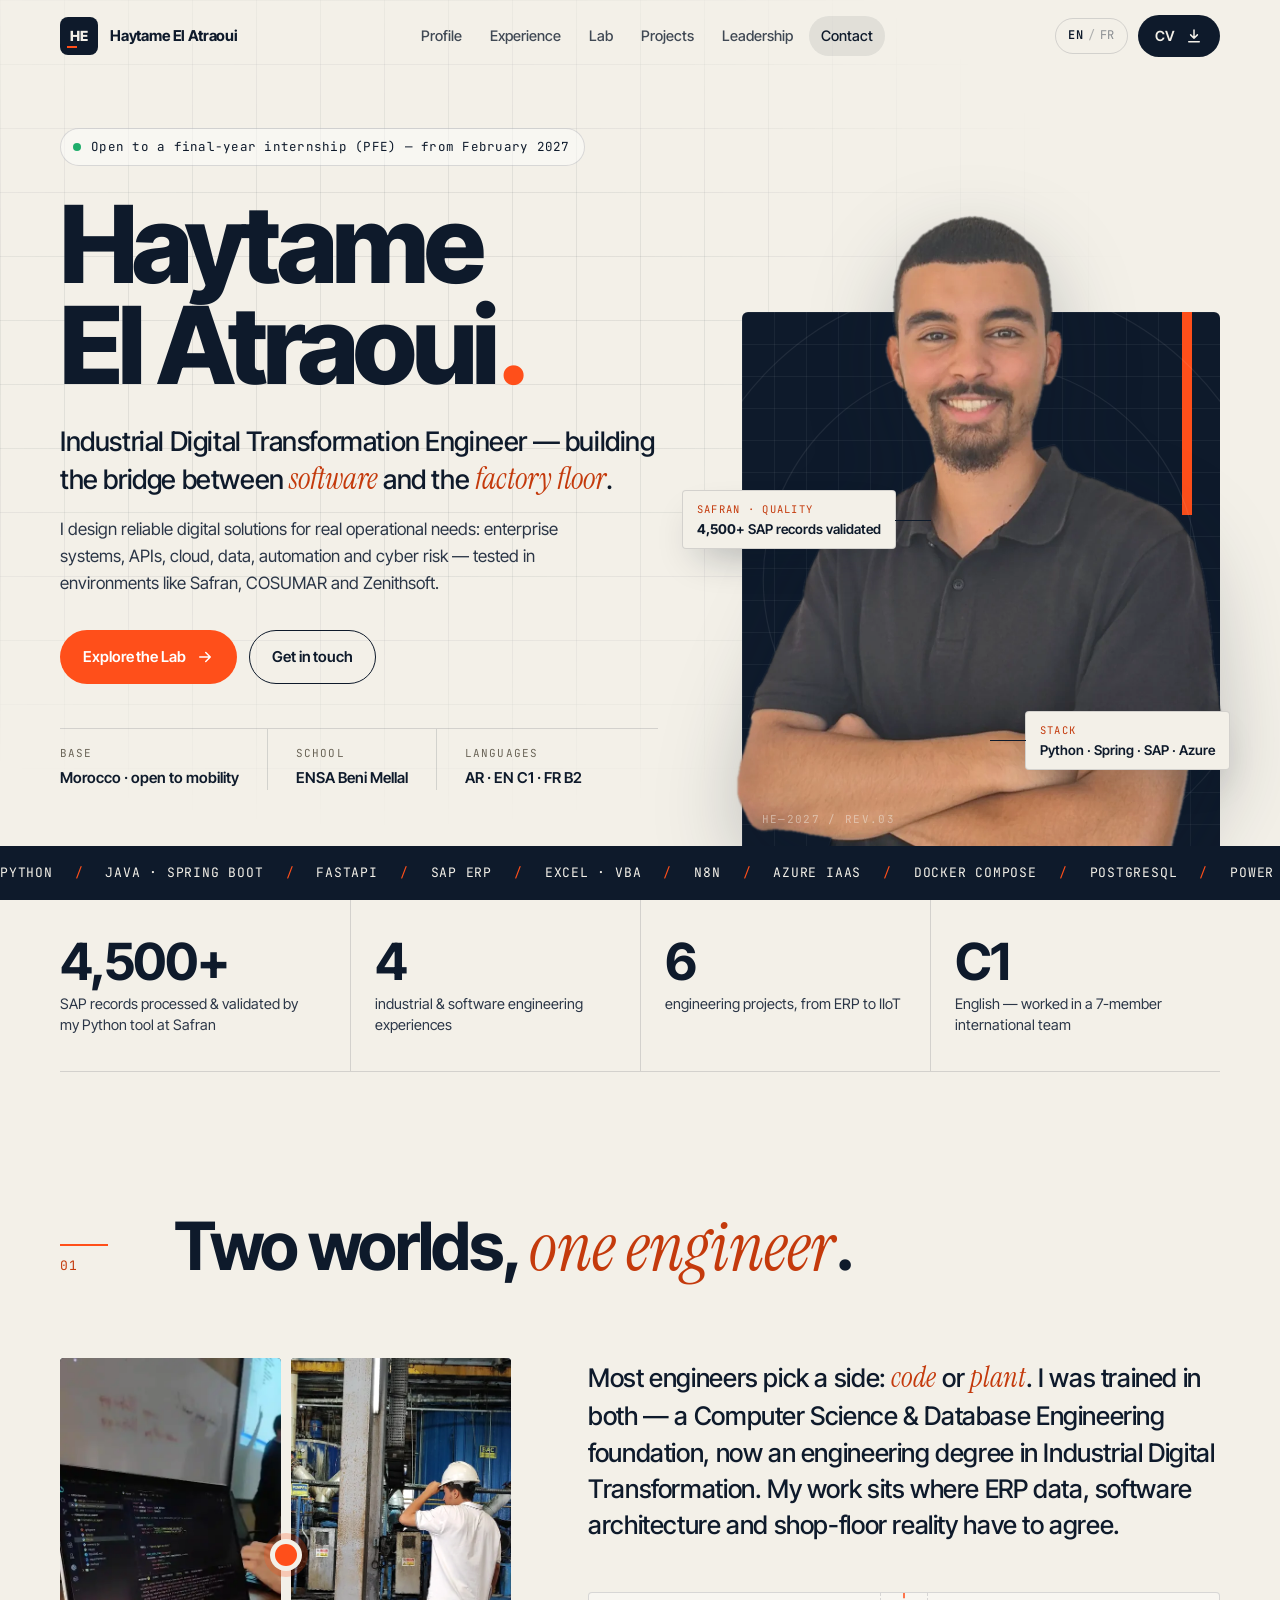
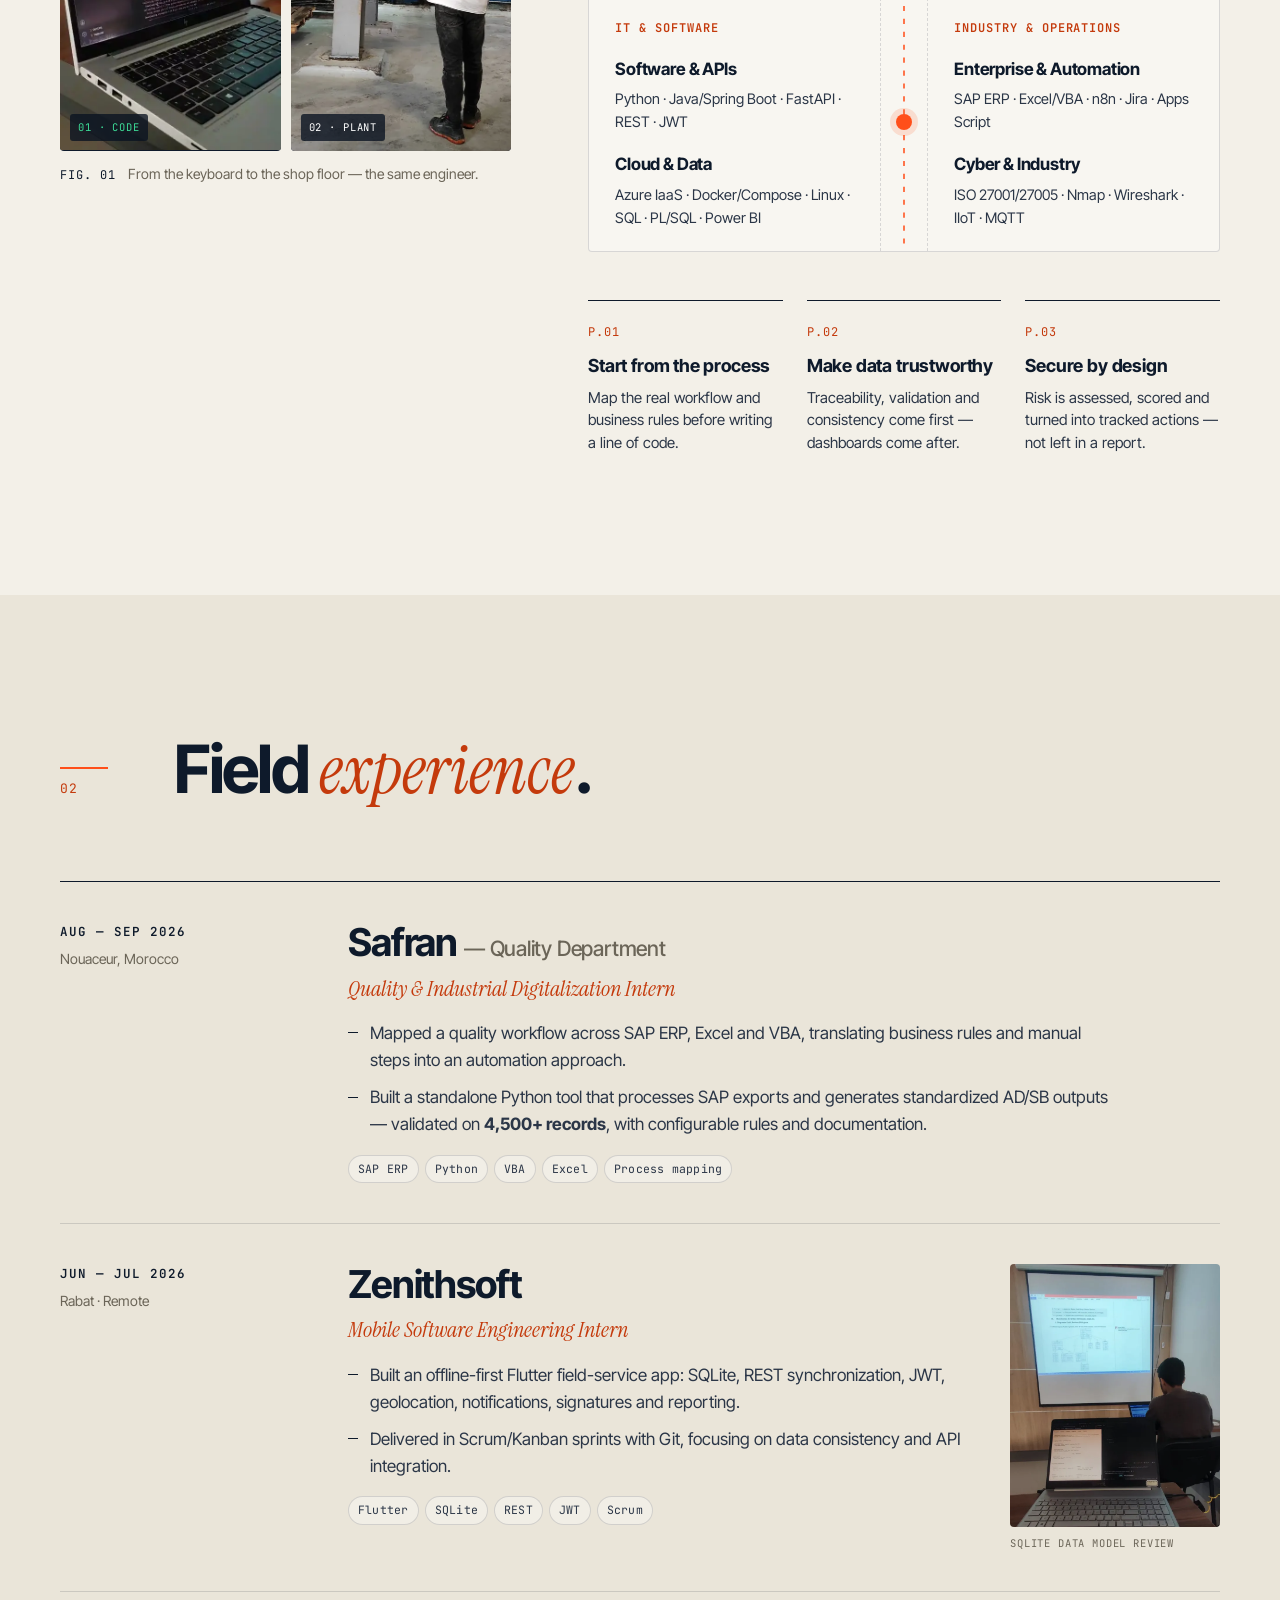
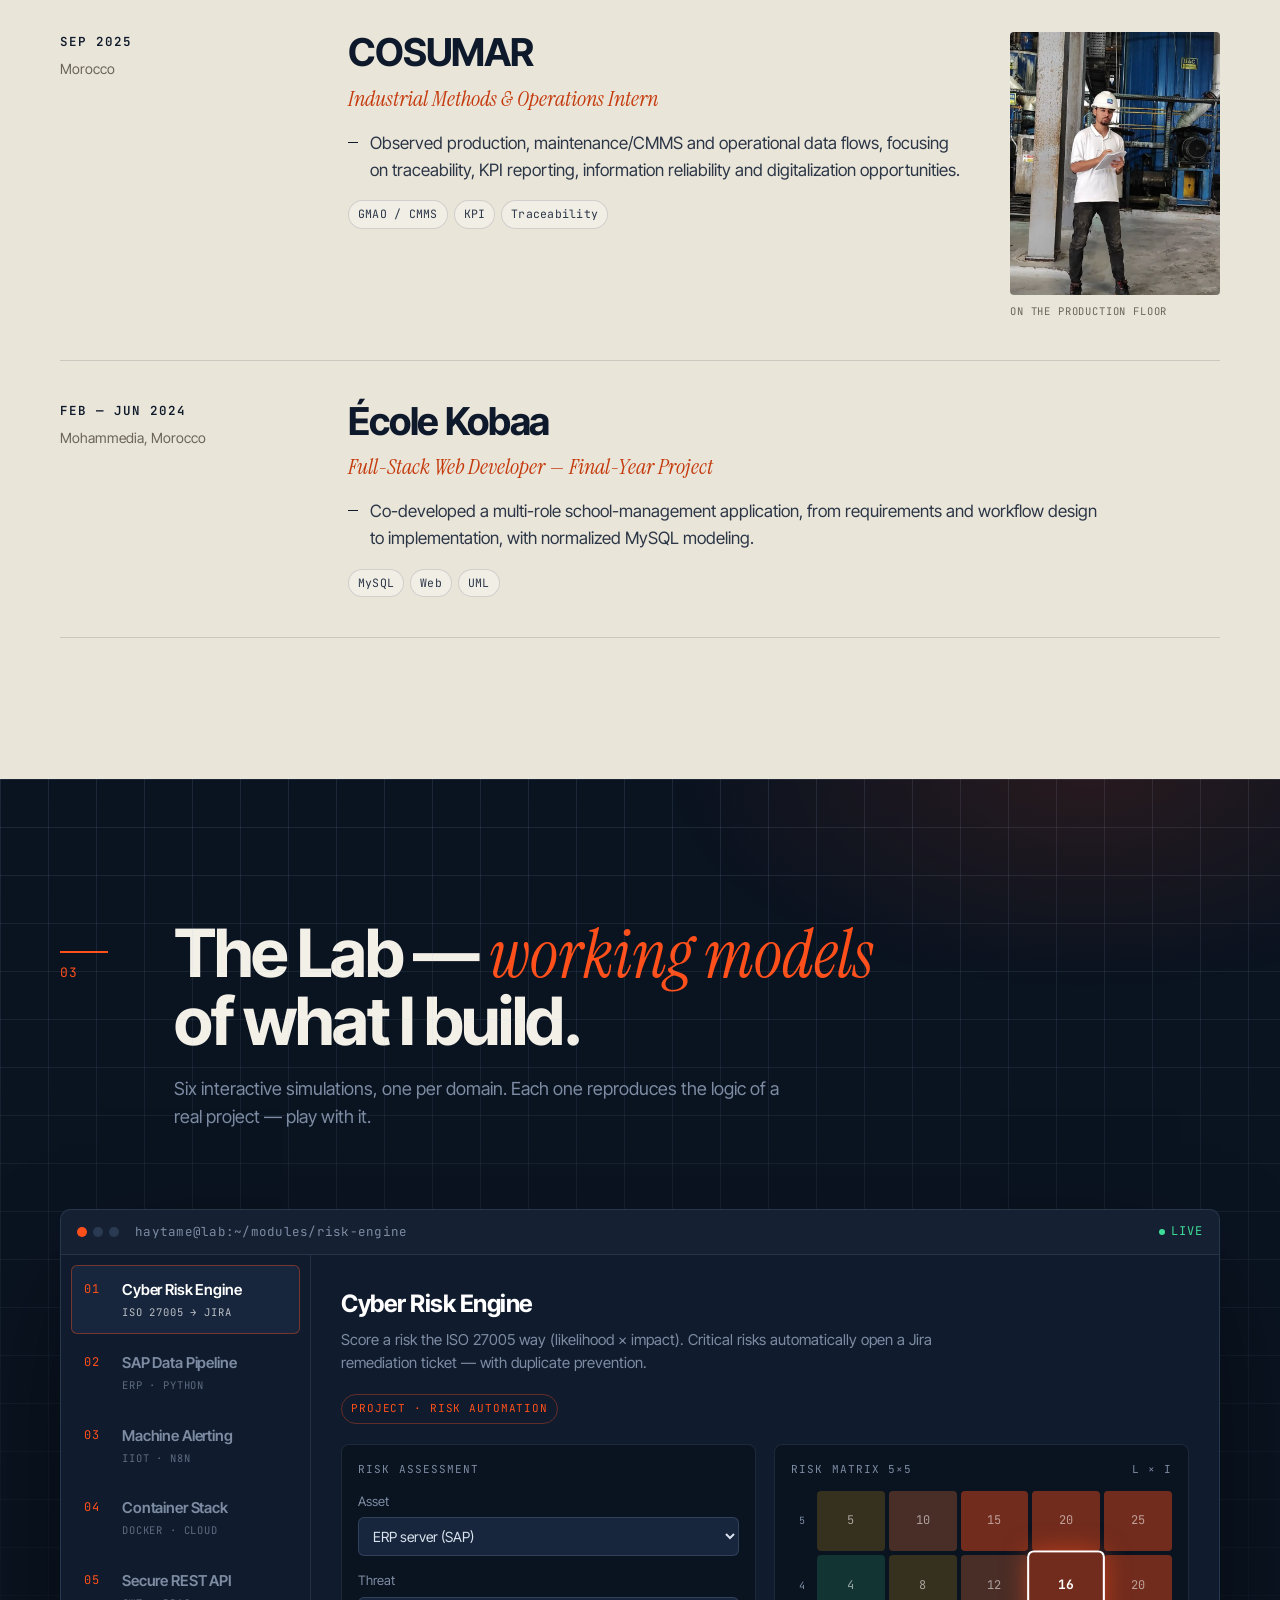
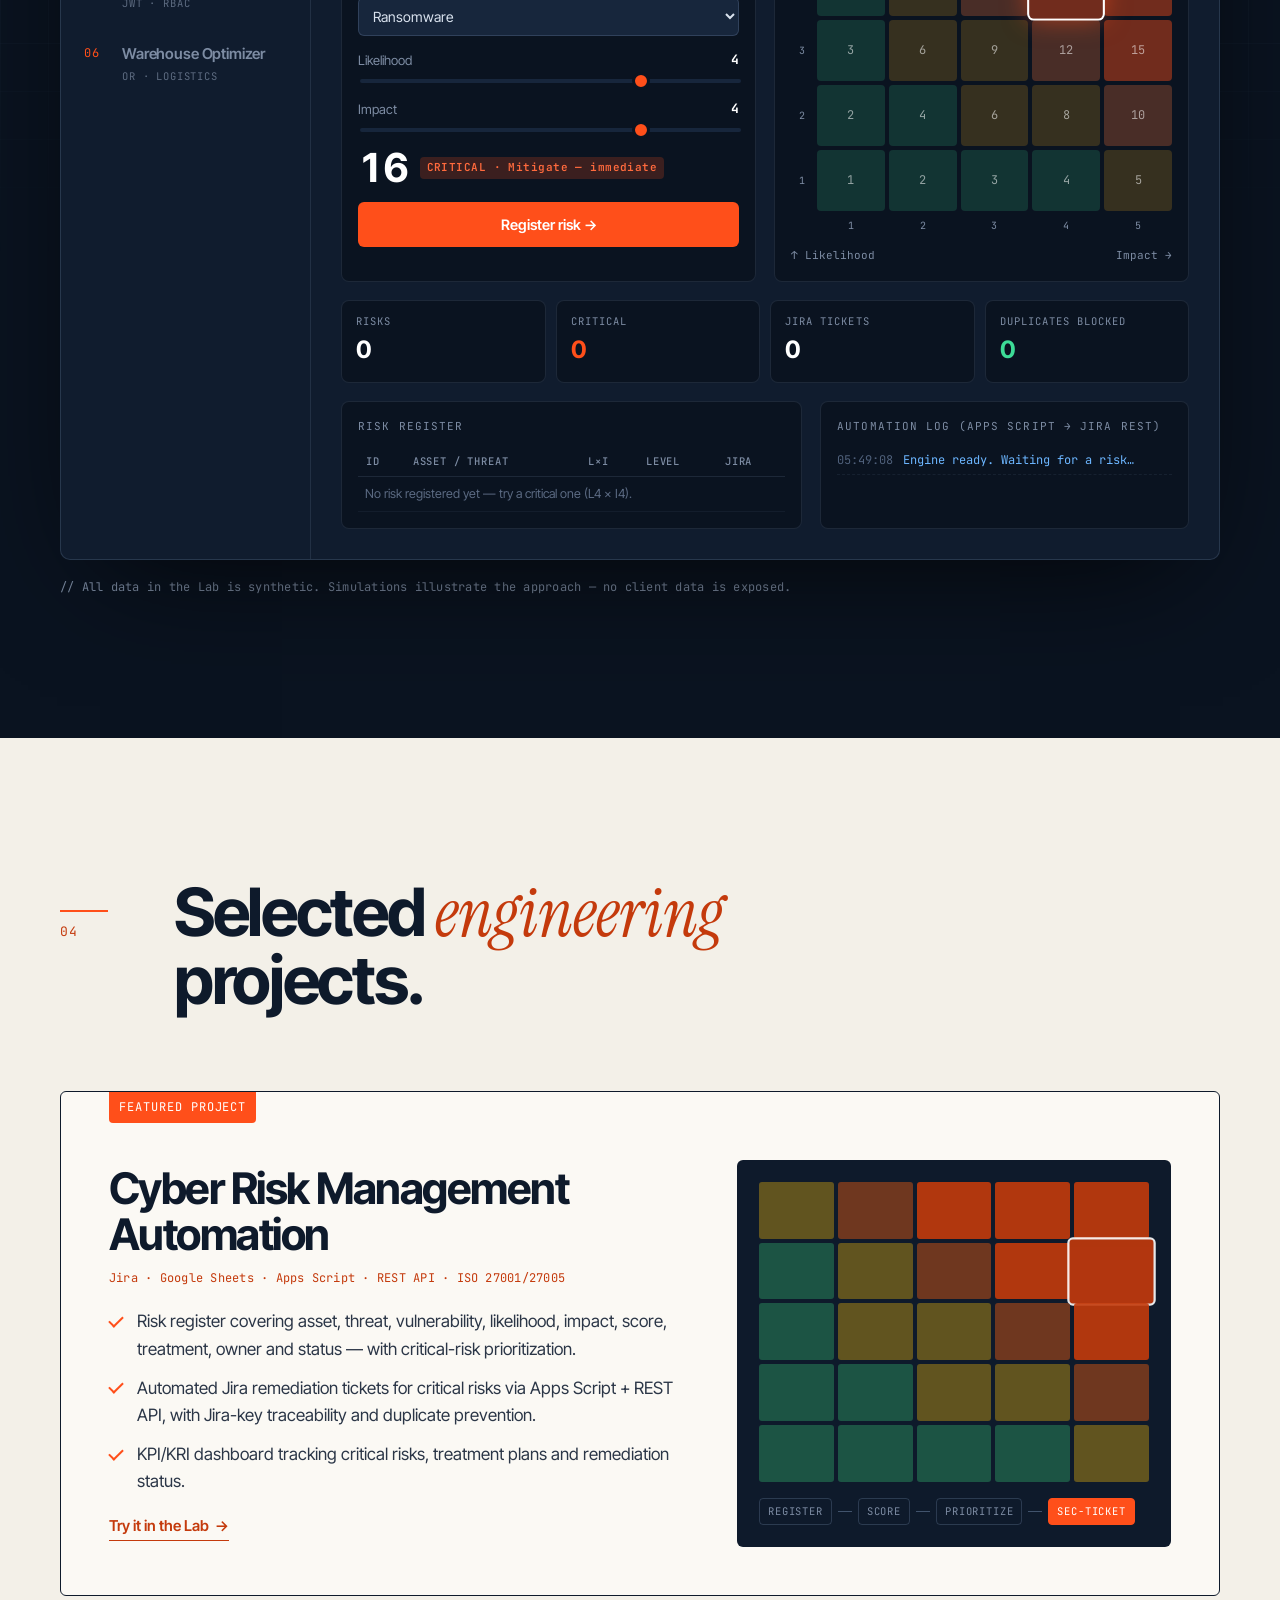
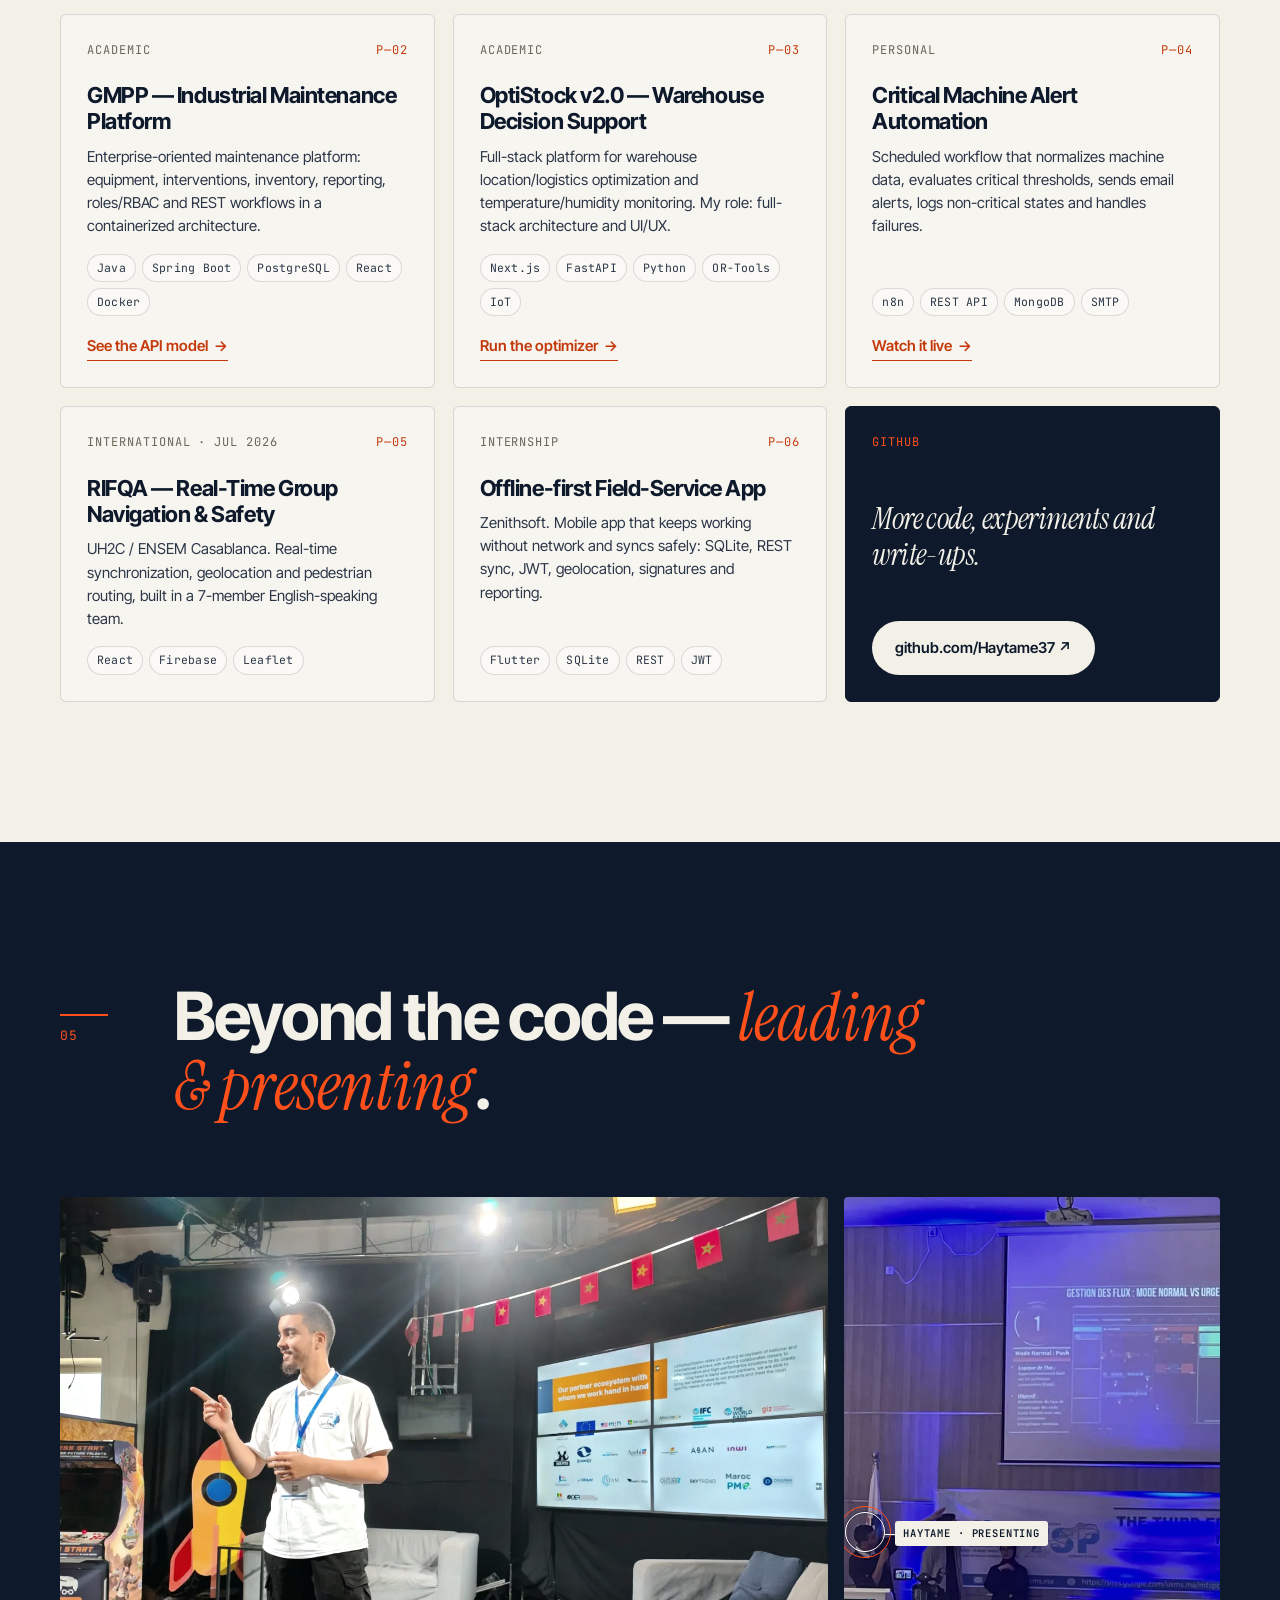
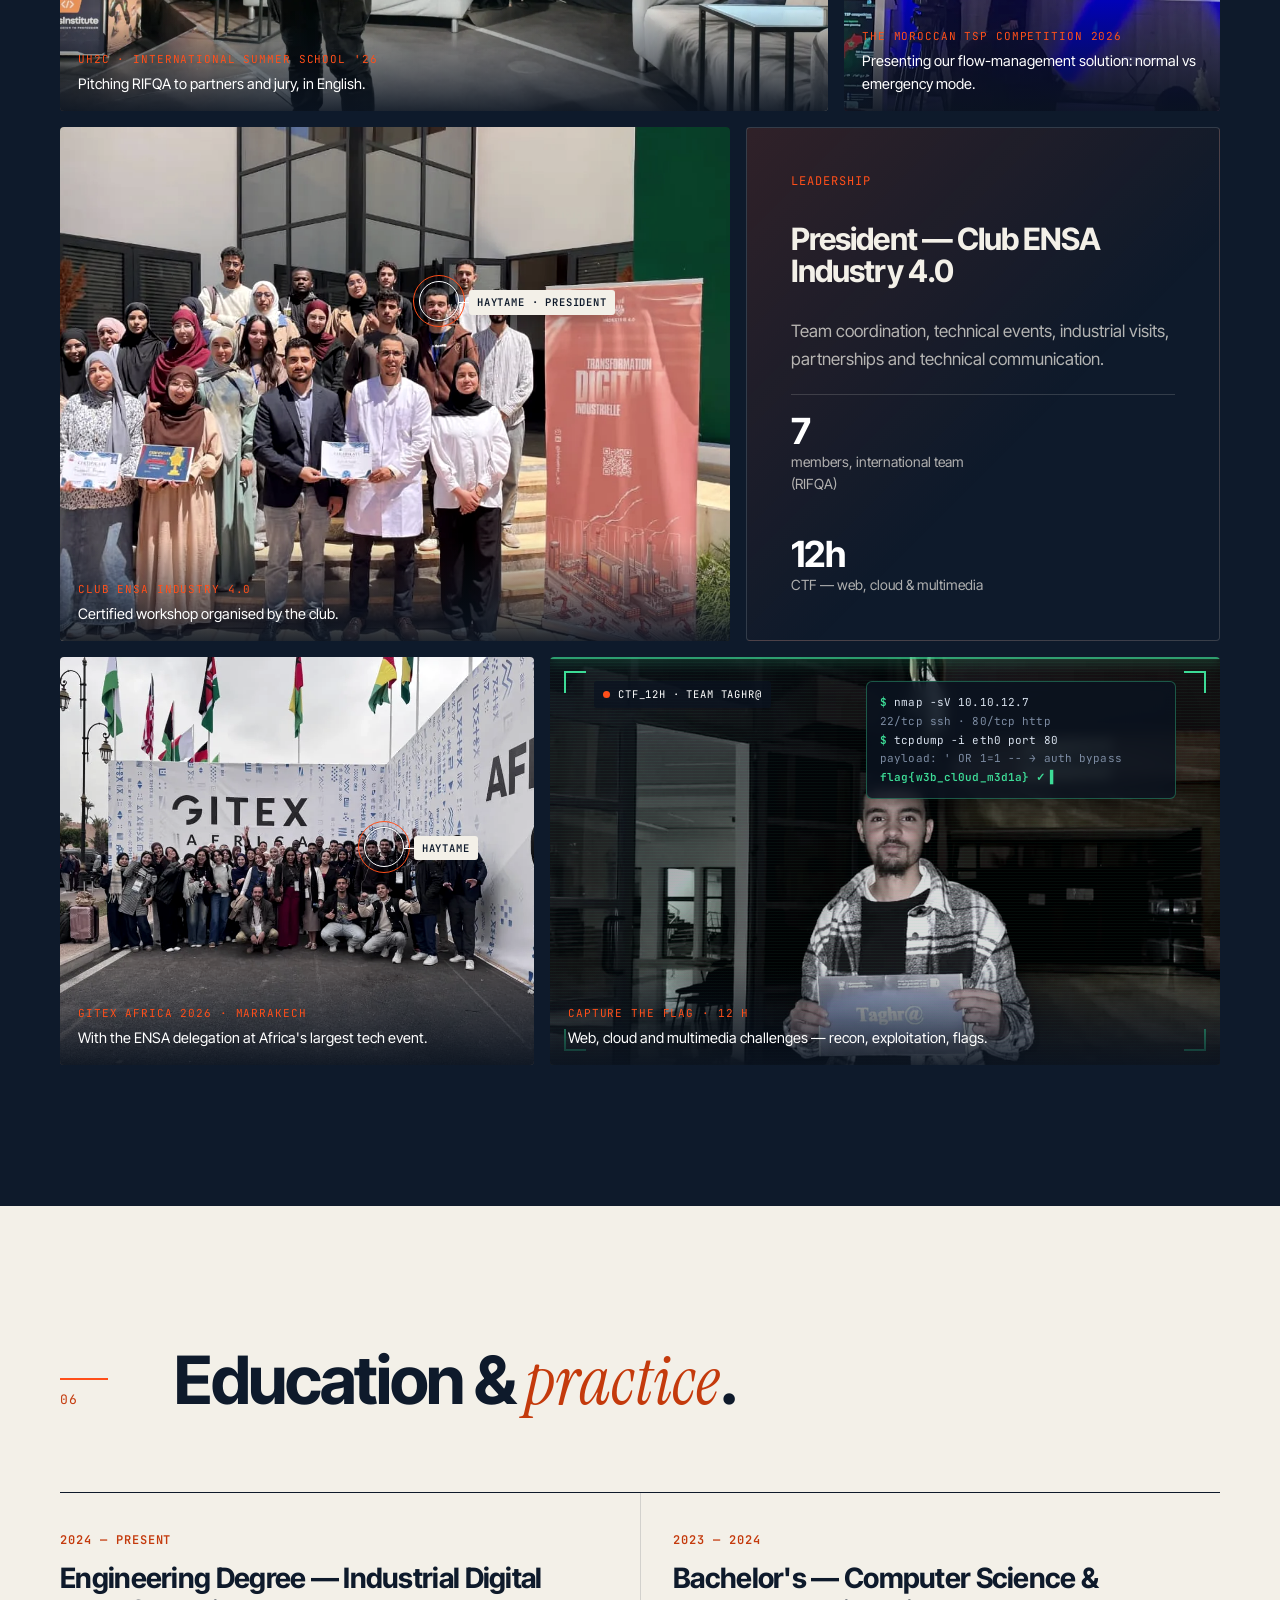
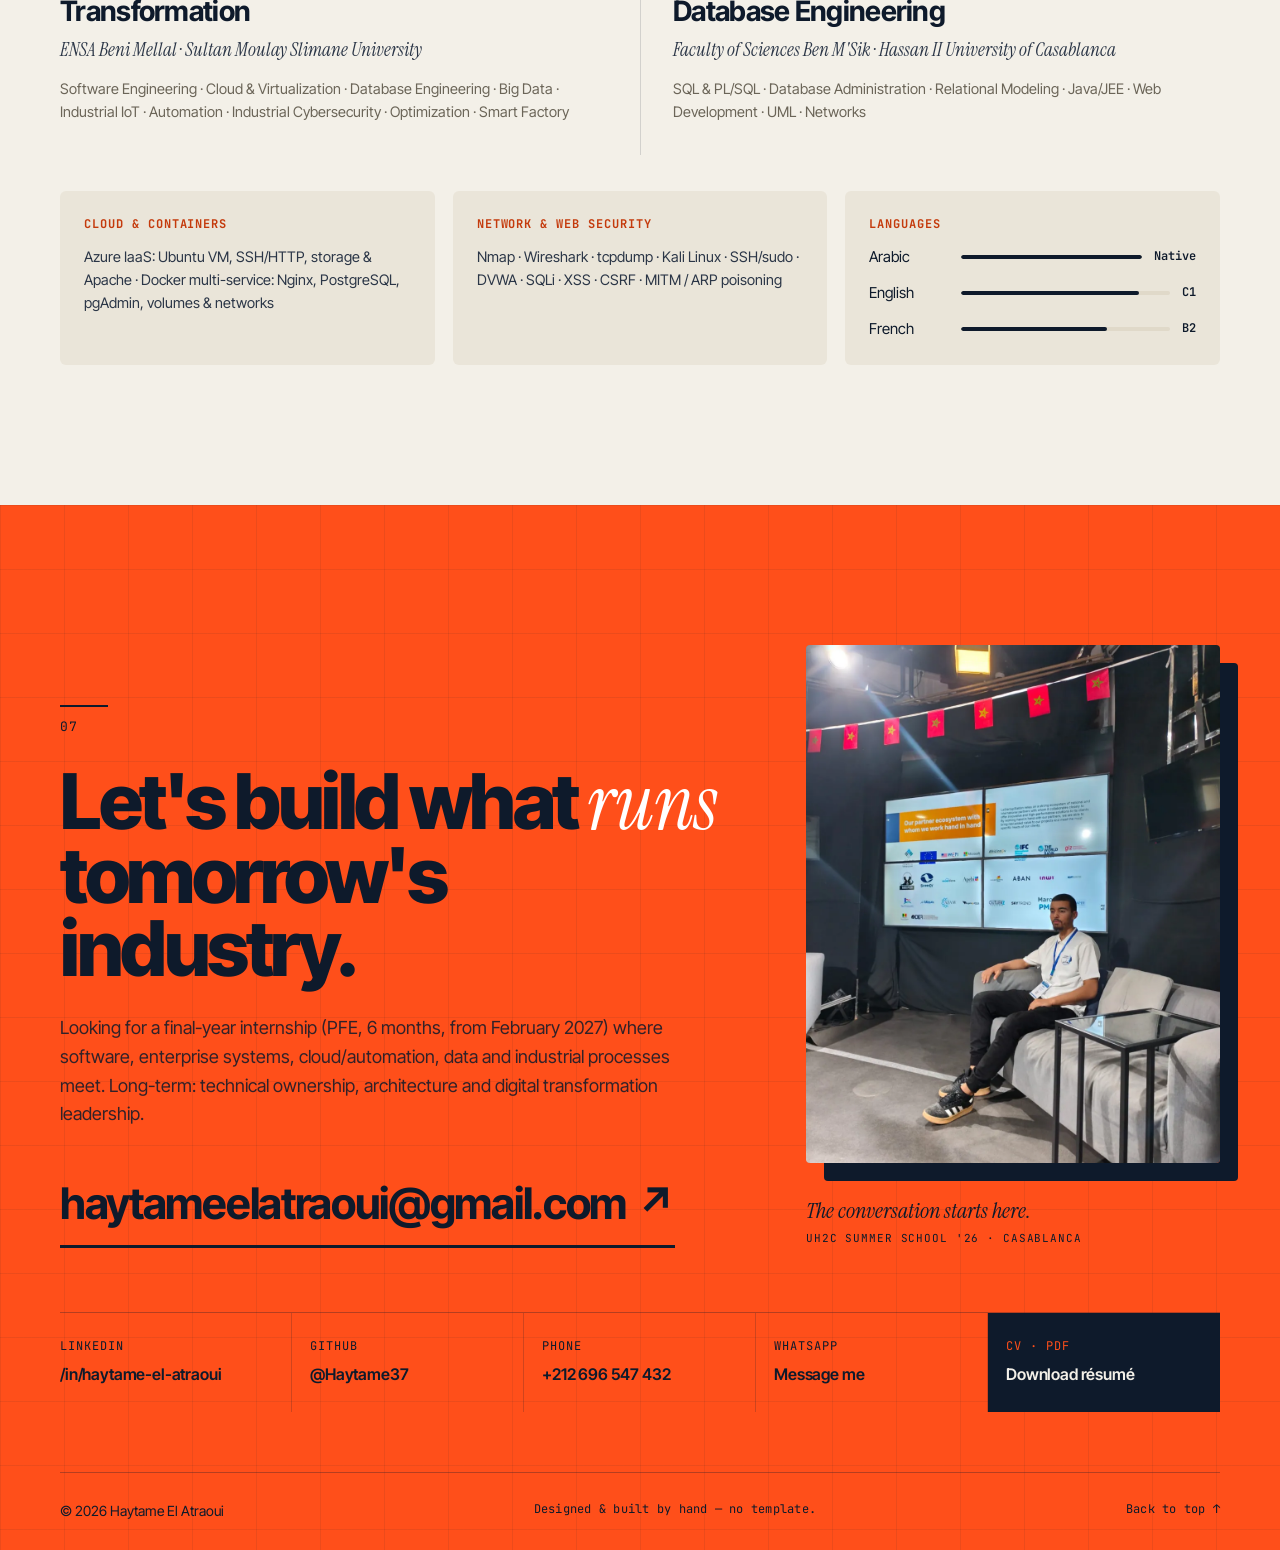
==== commit 52087b7c: "fix: rebuilt CV PDF with tappable visible links and A4 layout - Full URLs shown and clickable with l" ====
--- a/index.html
+++ b/index.html
@@ -68,7 +68,7 @@
         <button class="lang" id="langToggle" type="button" aria-label="Switch language">
           <span class="lang__opt" data-v="en">EN</span><span class="lang__sep">/</span><span class="lang__opt" data-v="fr">FR</span>
         </button>
-        <a class="btn btn--ink btn--sm" href="Haytame_El_Atraoui_CV_PORTFOLIO_2027_EN.pdf" download>
+        <a class="btn btn--ink btn--sm" href="Haytame_El_Atraoui_CV_PORTFOLIO_2027_EN.pdf?v=6" download="Haytame_El_Atraoui_CV_2027_EN.pdf">
           CV <svg viewBox="0 0 24 24" aria-hidden="true"><path d="M12 4v11m0 0l-4.5-4.5M12 15l4.5-4.5M5 19.5h14"/></svg>
         </a>
         <button class="burger" id="burger" type="button" aria-label="Menu" aria-expanded="false"><span></span><span></span></button>
@@ -589,7 +589,7 @@
           <a href="https://wa.me/212696547432" target="_blank" rel="noopener">
             <span class="mono">WHATSAPP</span><b><span data-l="en">Message me</span><span data-l="fr">M'écrire</span></b>
           </a>
-          <a href="Haytame_El_Atraoui_CV_PORTFOLIO_2027_EN.pdf" download class="is-signal">
+          <a href="Haytame_El_Atraoui_CV_PORTFOLIO_2027_EN.pdf?v=6" download="Haytame_El_Atraoui_CV_2027_EN.pdf" class="is-signal">
             <span class="mono">CV · PDF</span><b><span data-l="en">Download résumé</span><span data-l="fr">Télécharger le CV</span></b>
           </a>
         </div>
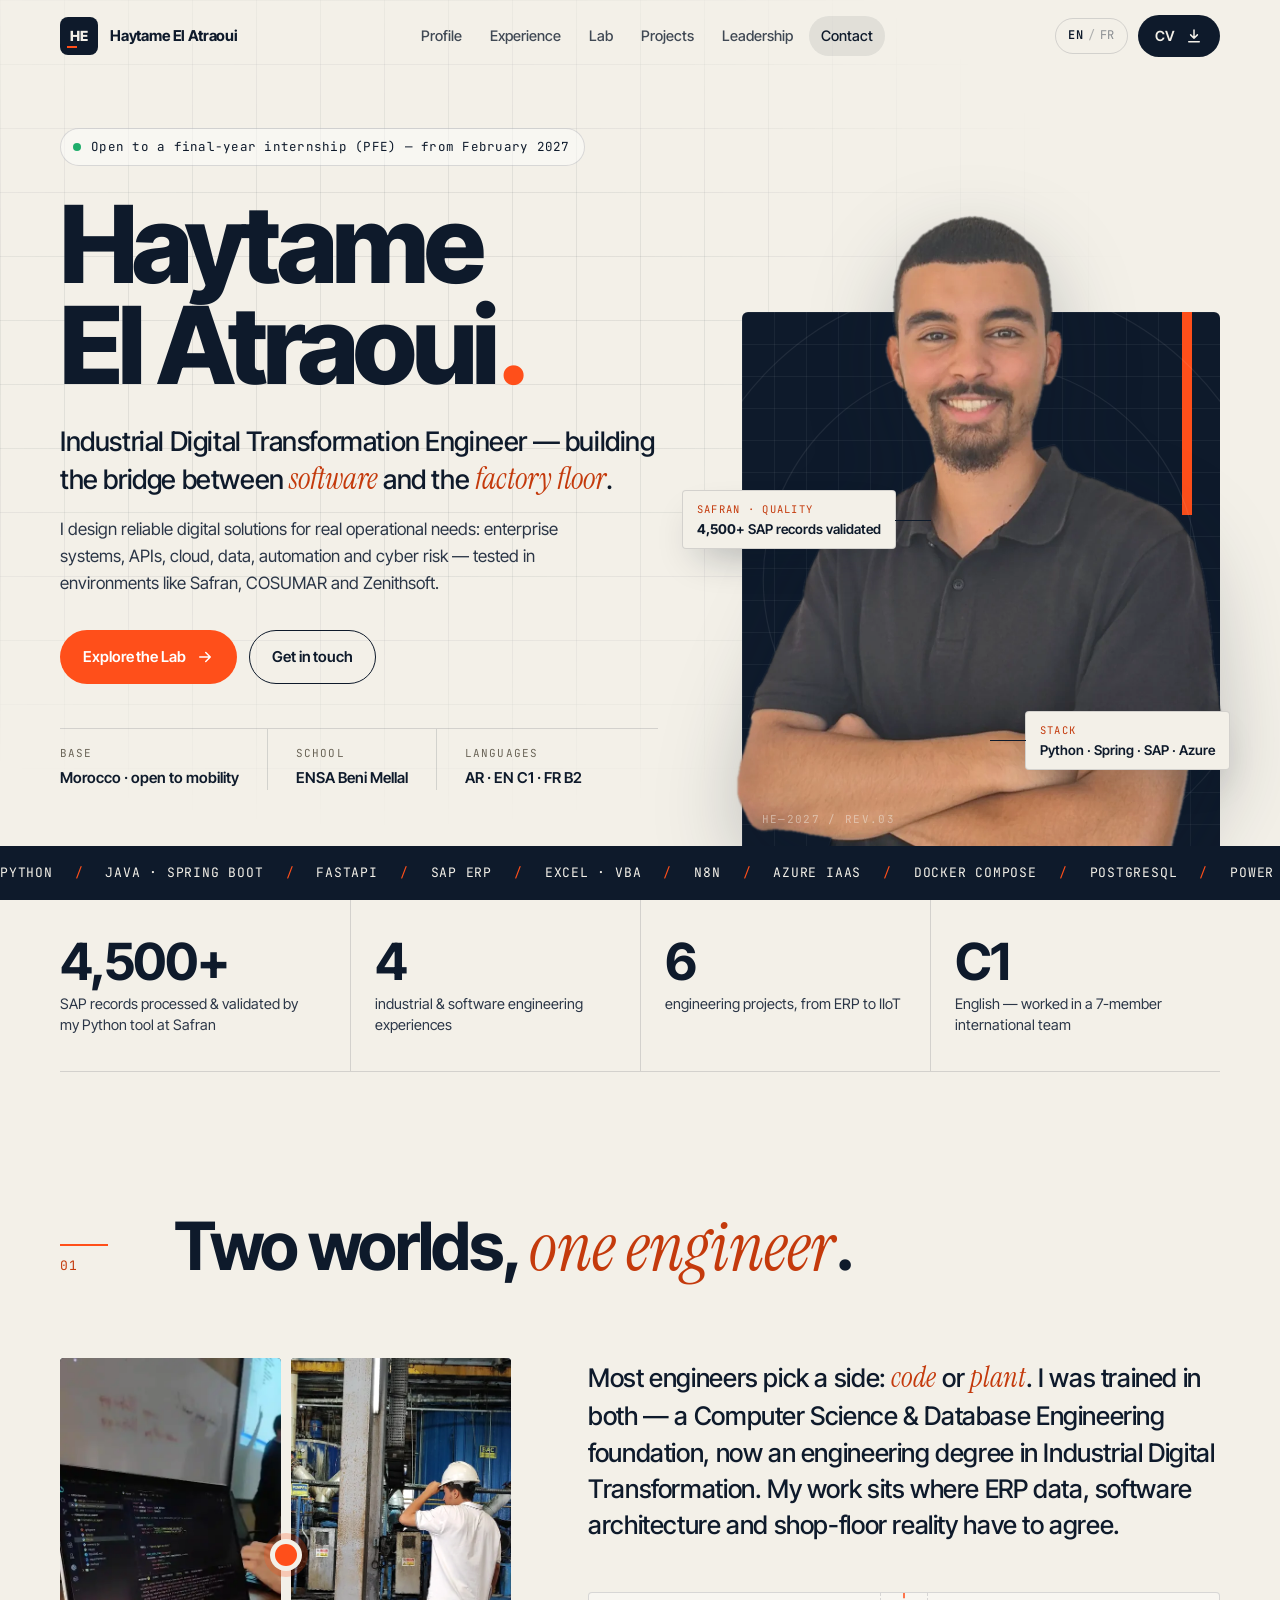
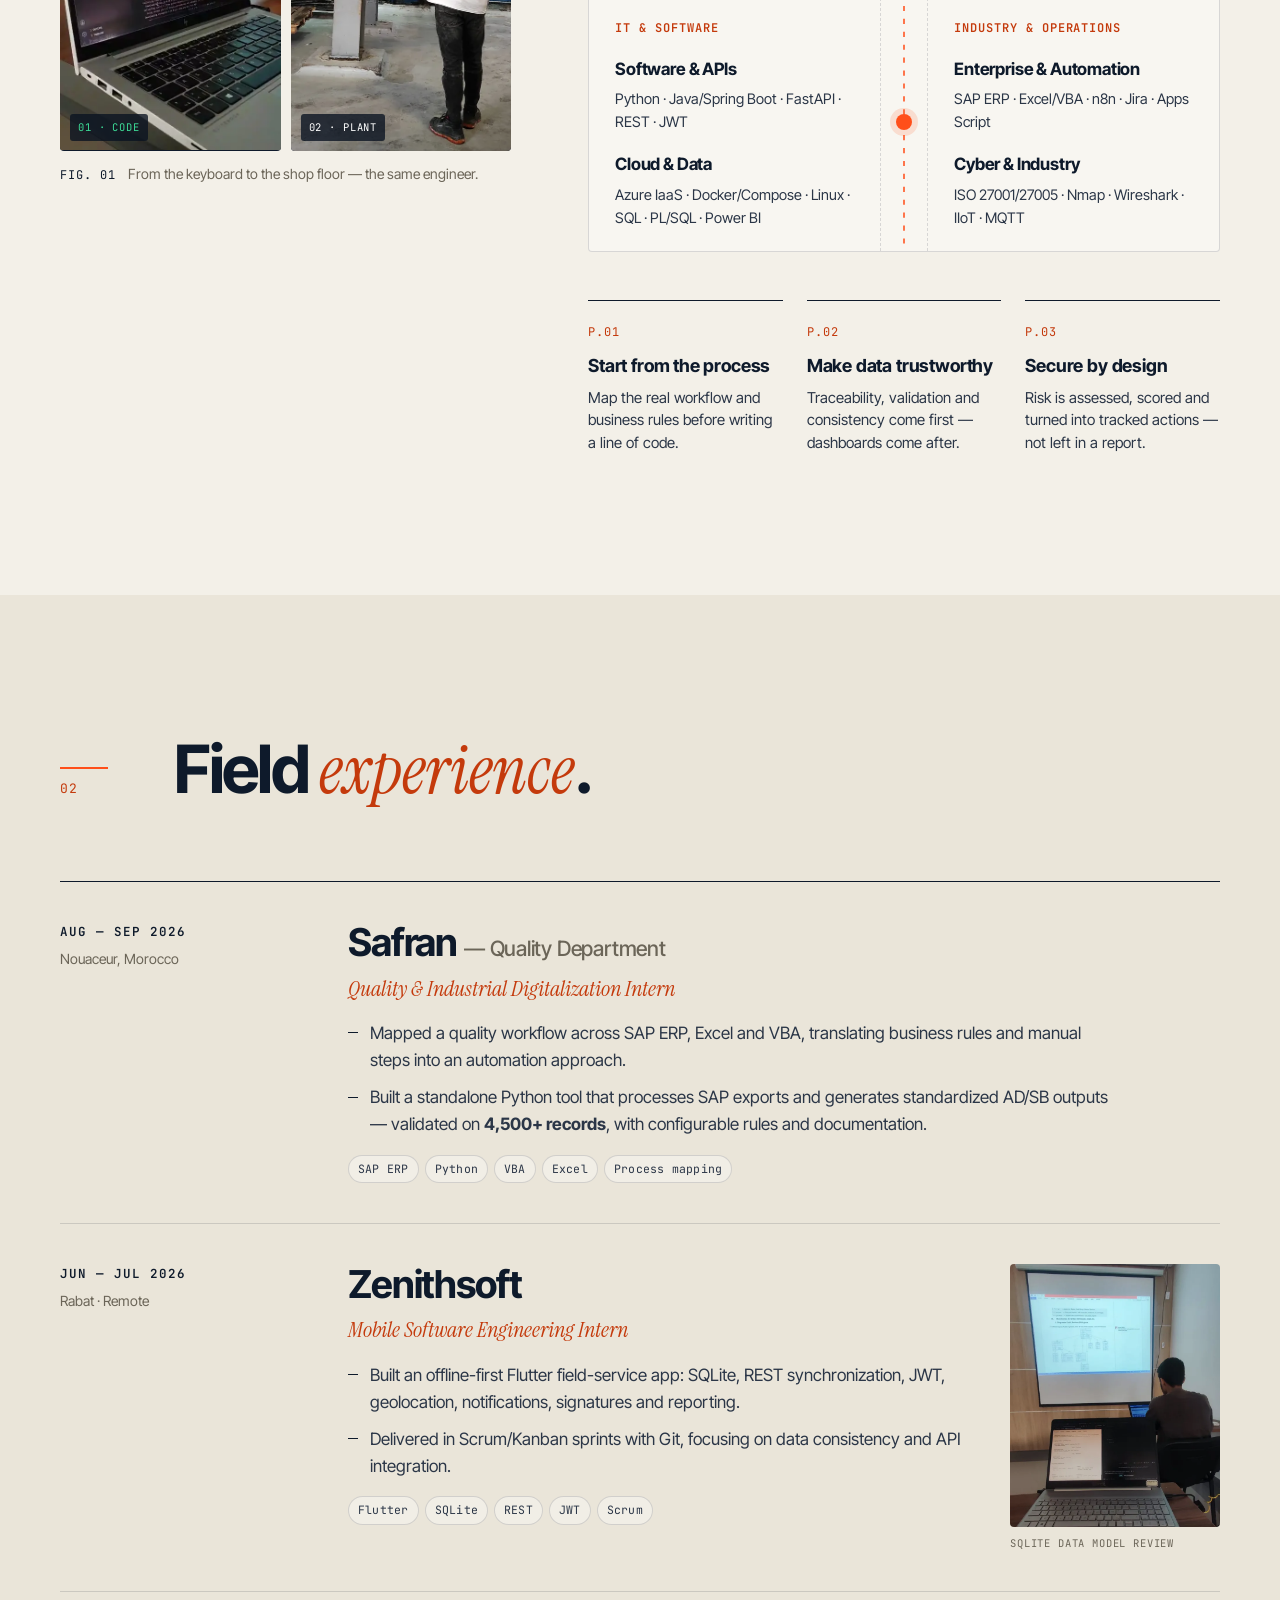
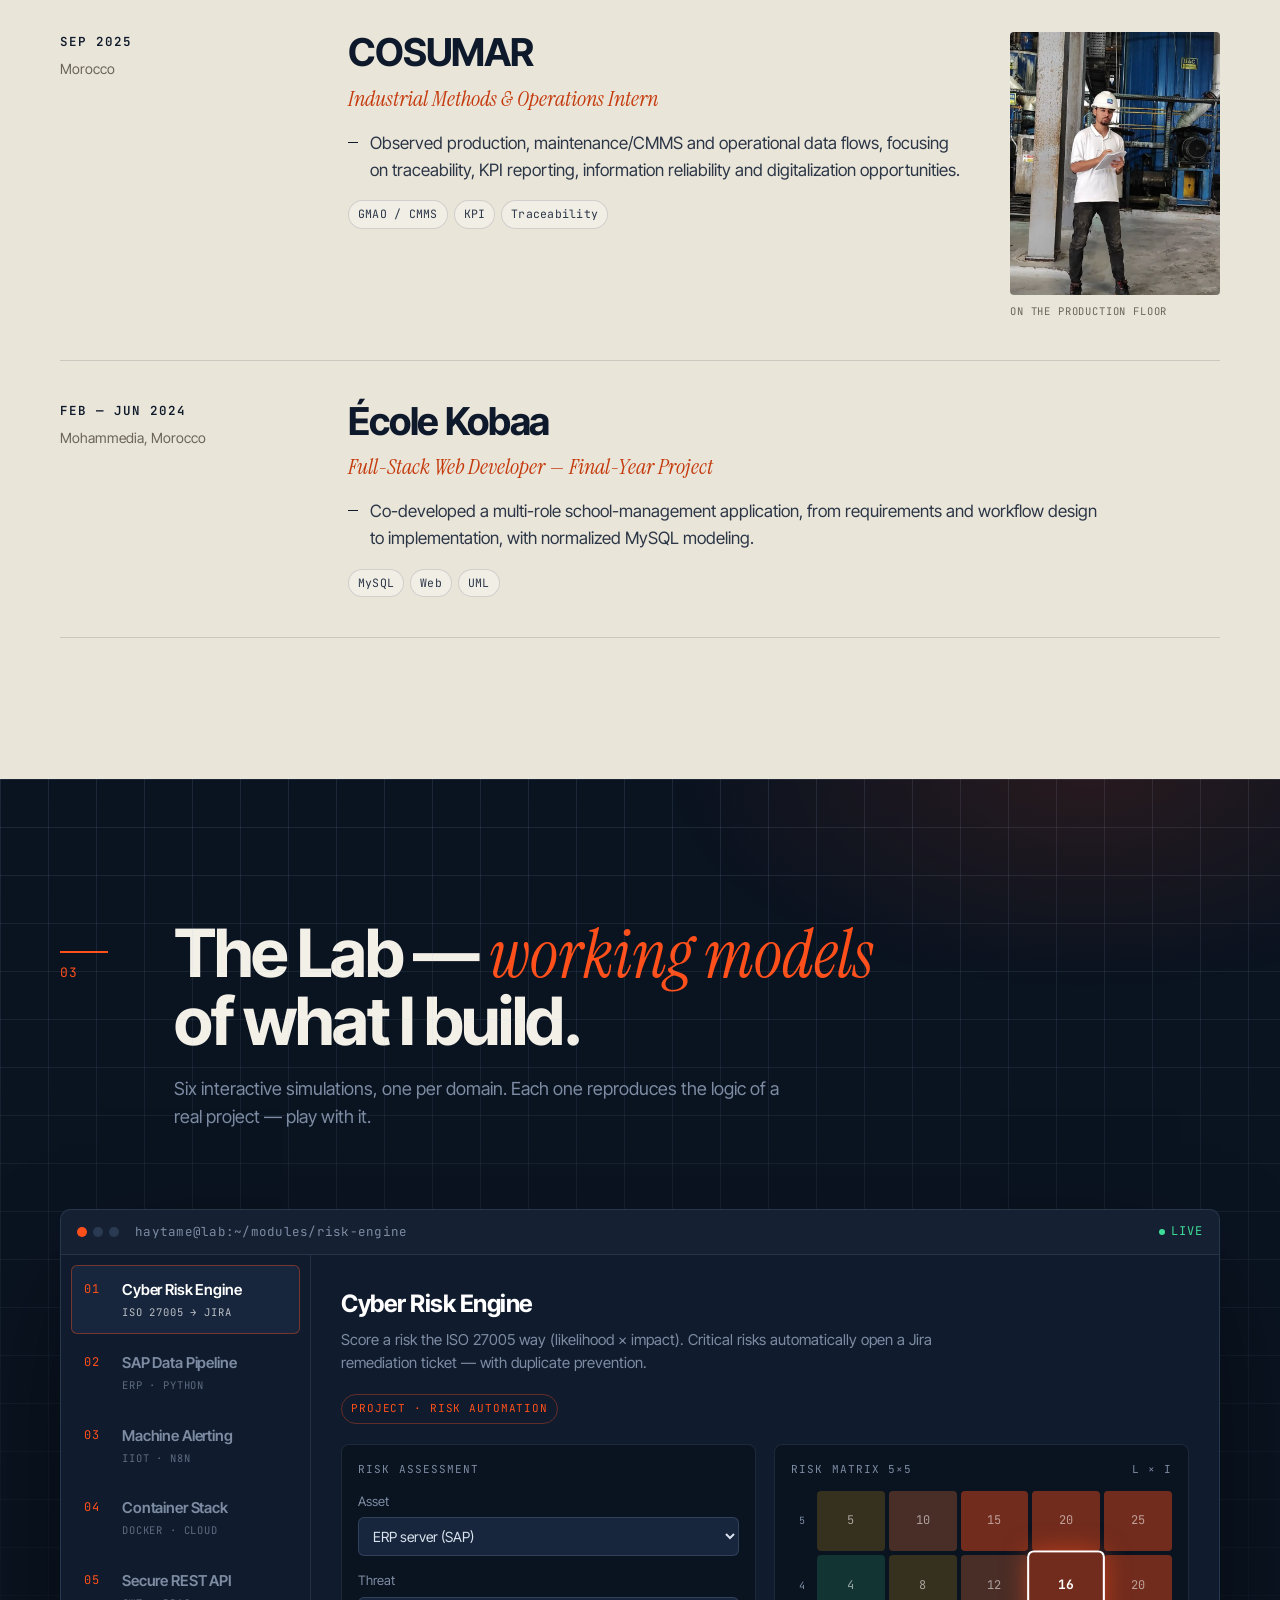
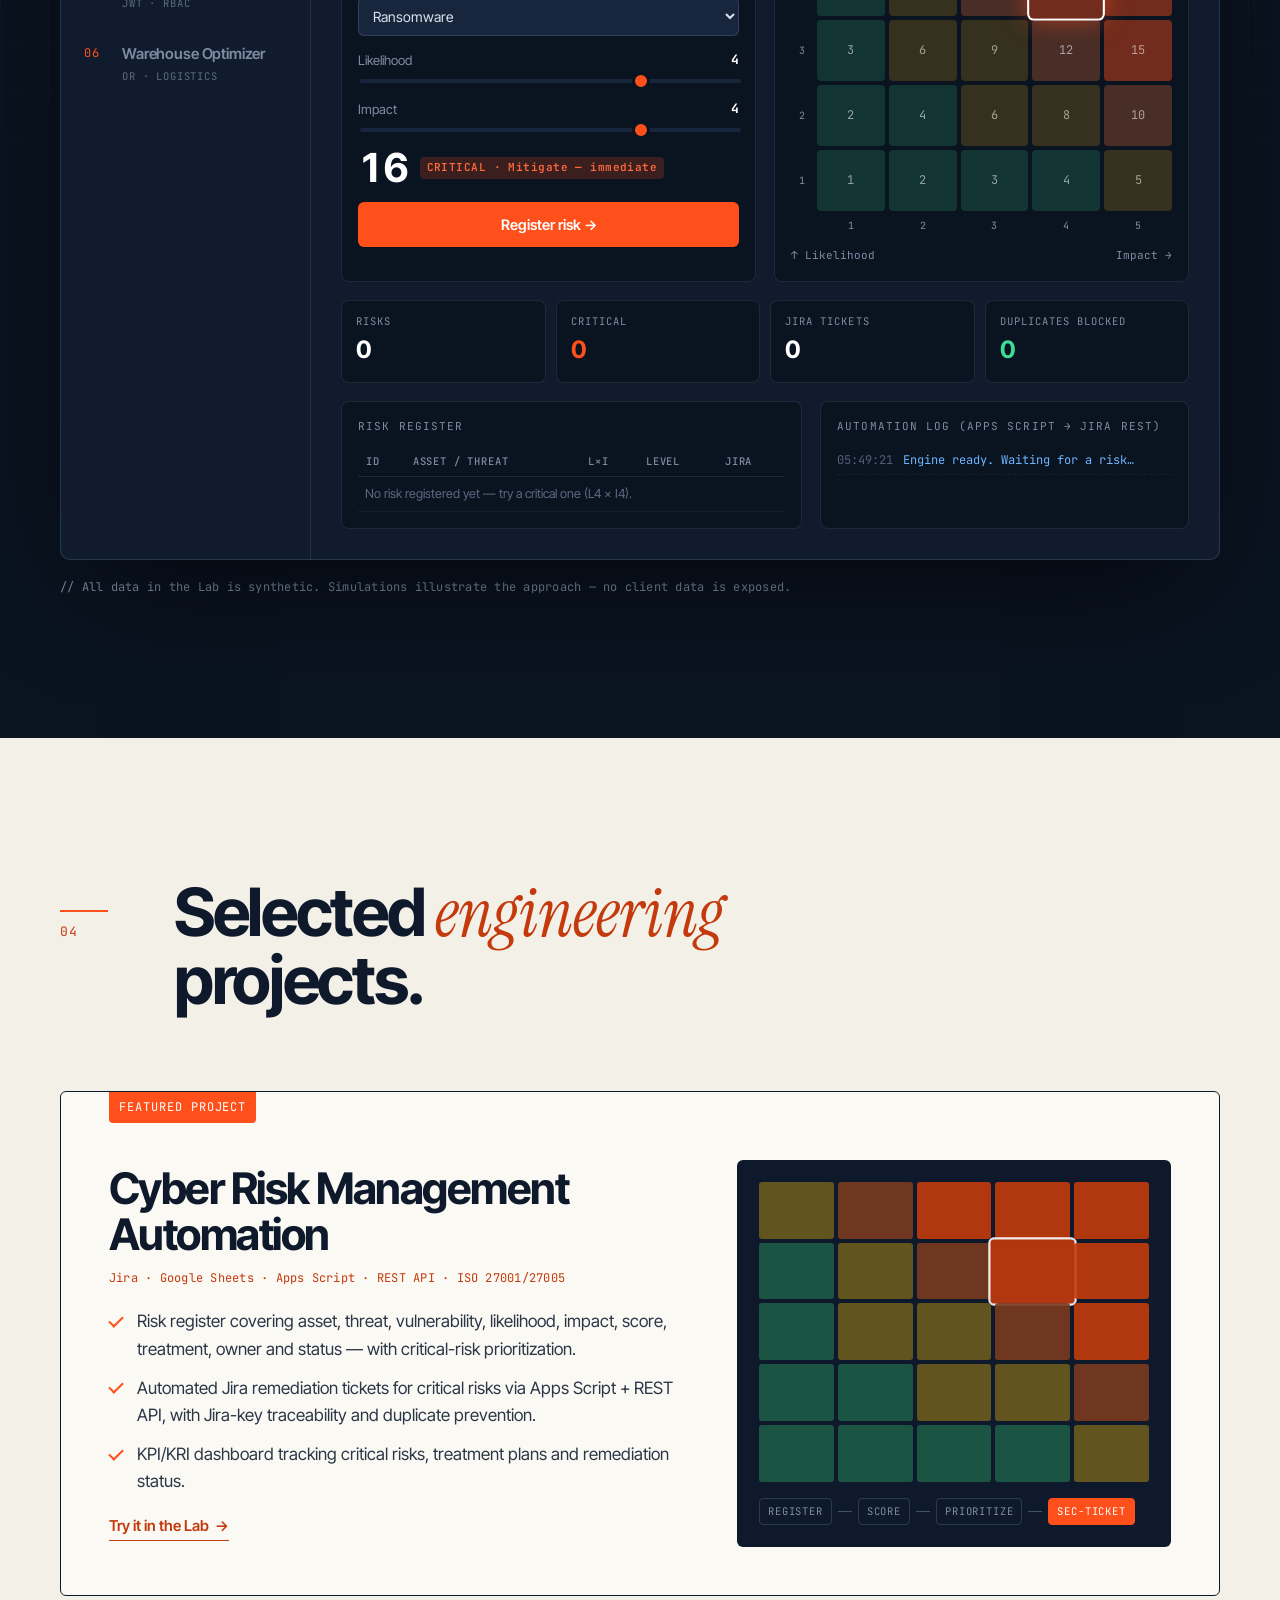
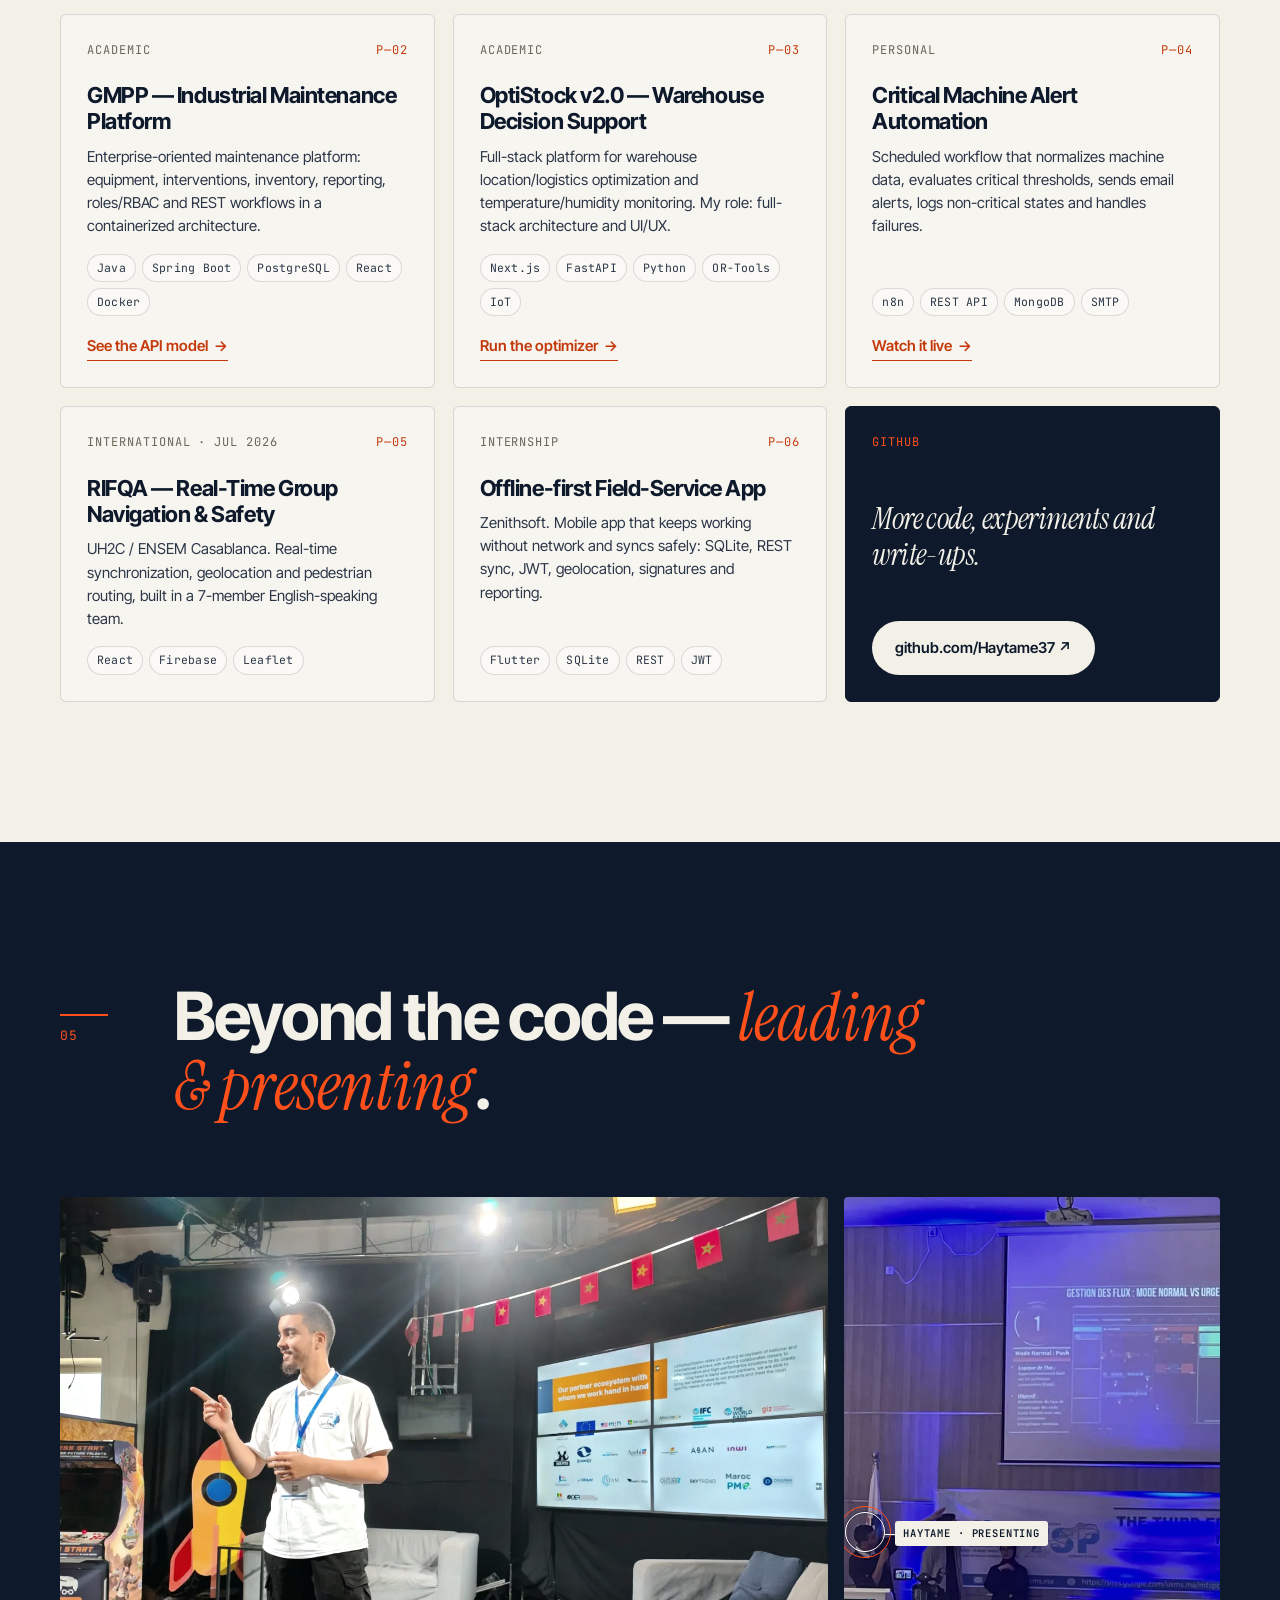
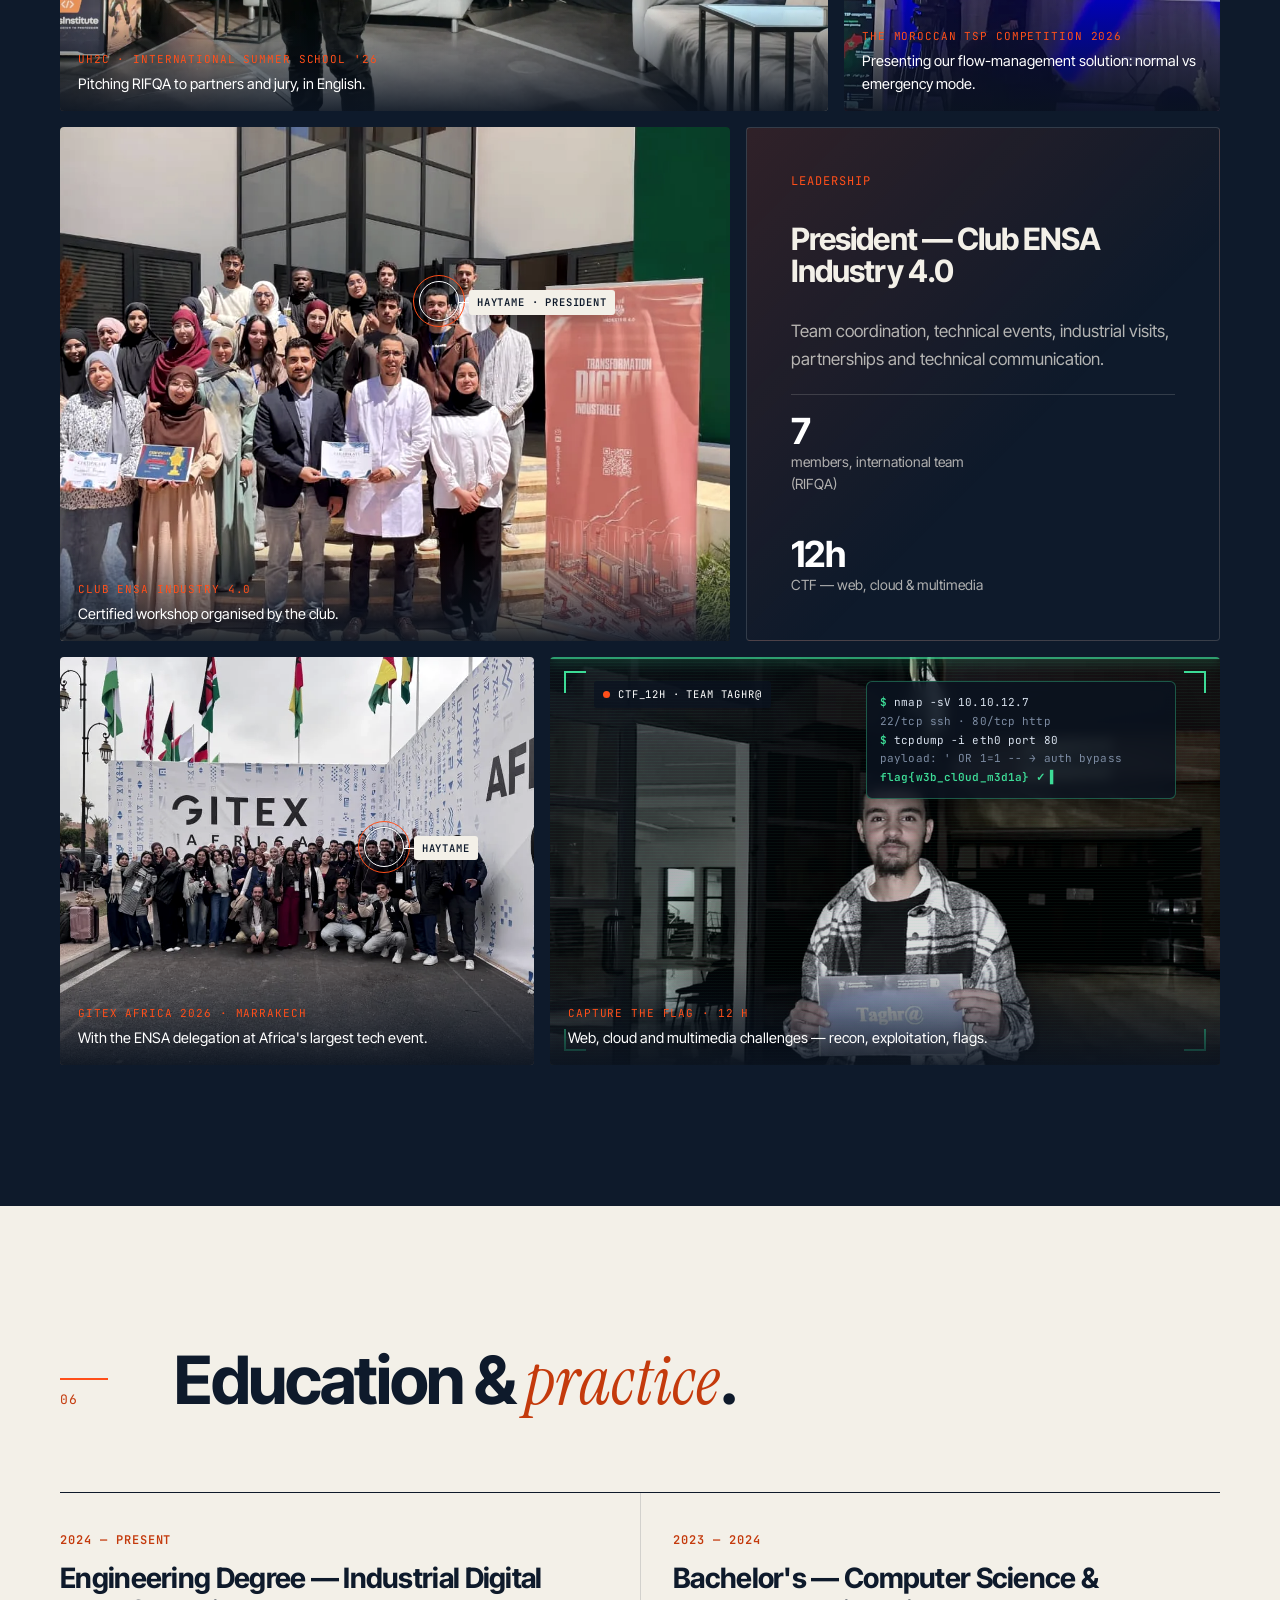
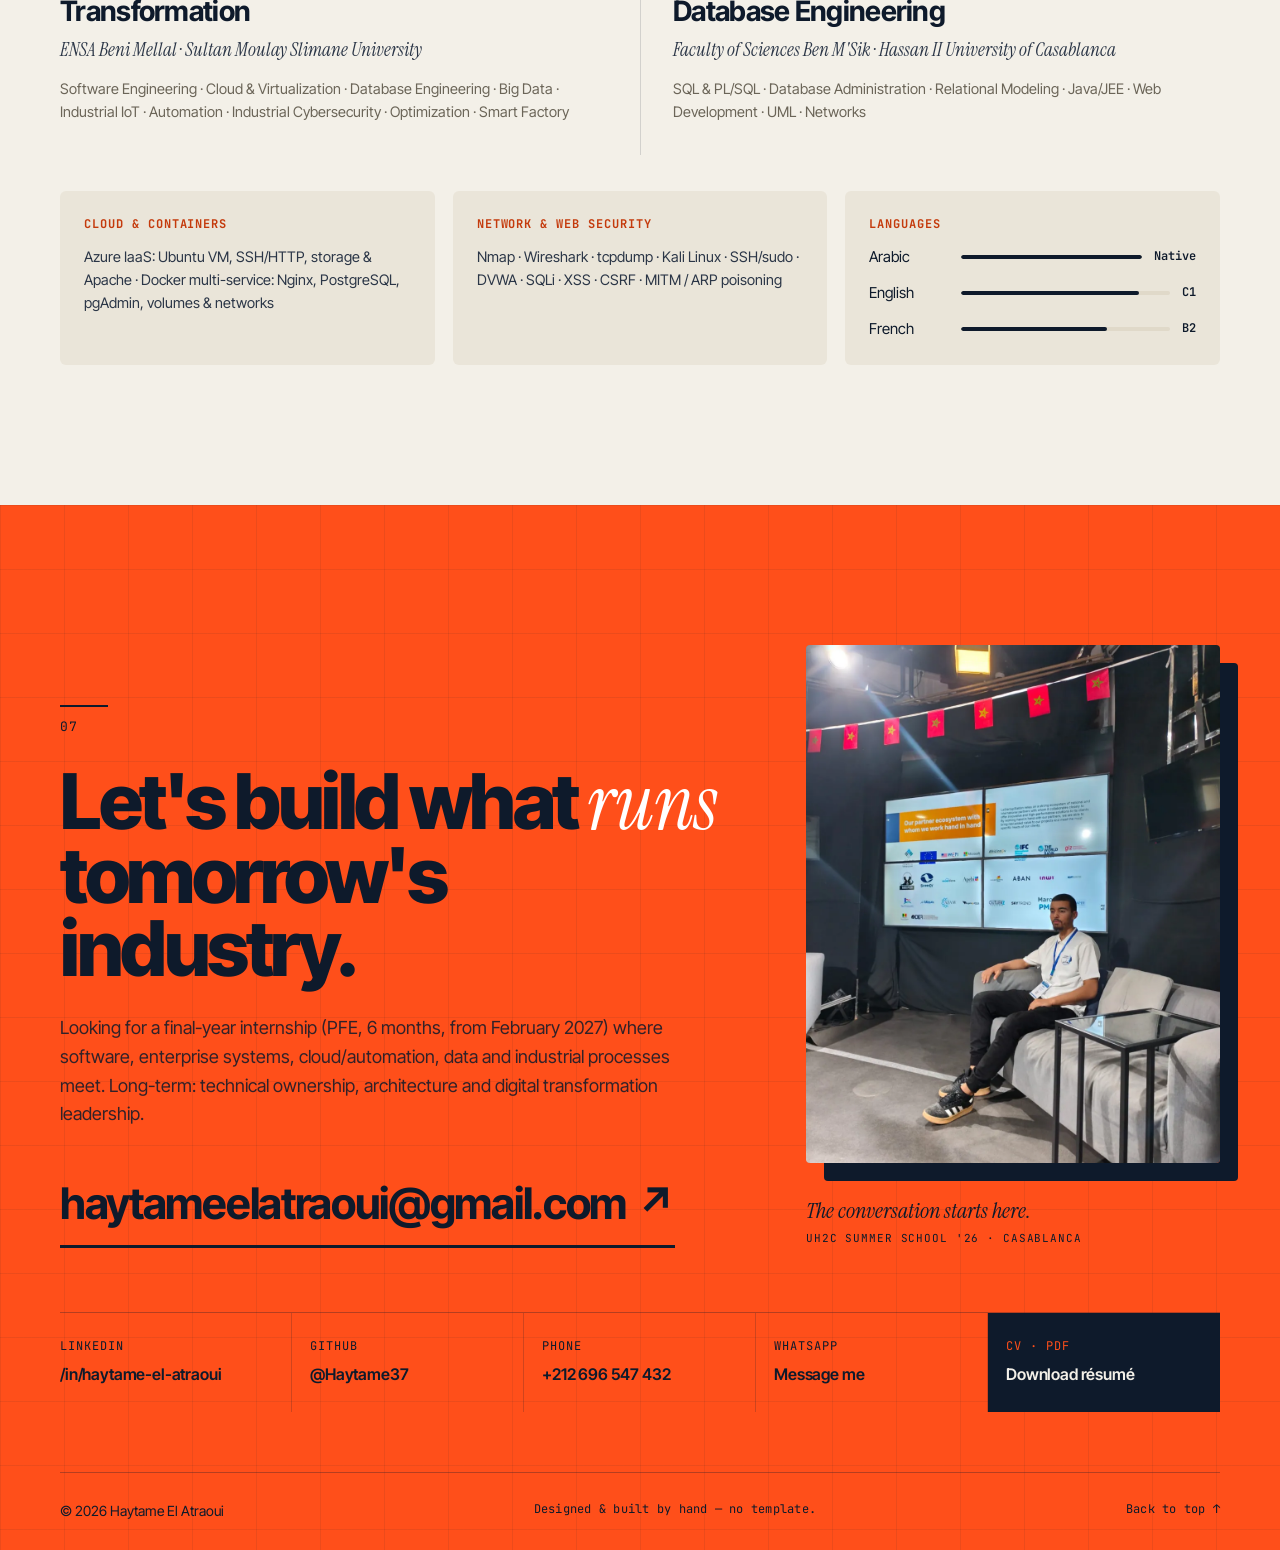
==== commit 7ab03e37: "feat: complete skills inventory in CV - Technical skills expanded (web/mobile, data, methods) and cl" ====
--- a/index.html
+++ b/index.html
@@ -68,7 +68,7 @@
         <button class="lang" id="langToggle" type="button" aria-label="Switch language">
           <span class="lang__opt" data-v="en">EN</span><span class="lang__sep">/</span><span class="lang__opt" data-v="fr">FR</span>
         </button>
-        <a class="btn btn--ink btn--sm" href="Haytame_El_Atraoui_CV_PORTFOLIO_2027_EN.pdf?v=6" download="Haytame_El_Atraoui_CV_2027_EN.pdf">
+        <a class="btn btn--ink btn--sm" href="Haytame_El_Atraoui_CV_PORTFOLIO_2027_EN.pdf?v=7" download="Haytame_El_Atraoui_CV_2027_EN.pdf">
           CV <svg viewBox="0 0 24 24" aria-hidden="true"><path d="M12 4v11m0 0l-4.5-4.5M12 15l4.5-4.5M5 19.5h14"/></svg>
         </a>
         <button class="burger" id="burger" type="button" aria-label="Menu" aria-expanded="false"><span></span><span></span></button>
@@ -589,7 +589,7 @@
           <a href="https://wa.me/212696547432" target="_blank" rel="noopener">
             <span class="mono">WHATSAPP</span><b><span data-l="en">Message me</span><span data-l="fr">M'écrire</span></b>
           </a>
-          <a href="Haytame_El_Atraoui_CV_PORTFOLIO_2027_EN.pdf?v=6" download="Haytame_El_Atraoui_CV_2027_EN.pdf" class="is-signal">
+          <a href="Haytame_El_Atraoui_CV_PORTFOLIO_2027_EN.pdf?v=7" download="Haytame_El_Atraoui_CV_2027_EN.pdf" class="is-signal">
             <span class="mono">CV · PDF</span><b><span data-l="en">Download résumé</span><span data-l="fr">Télécharger le CV</span></b>
           </a>
         </div>
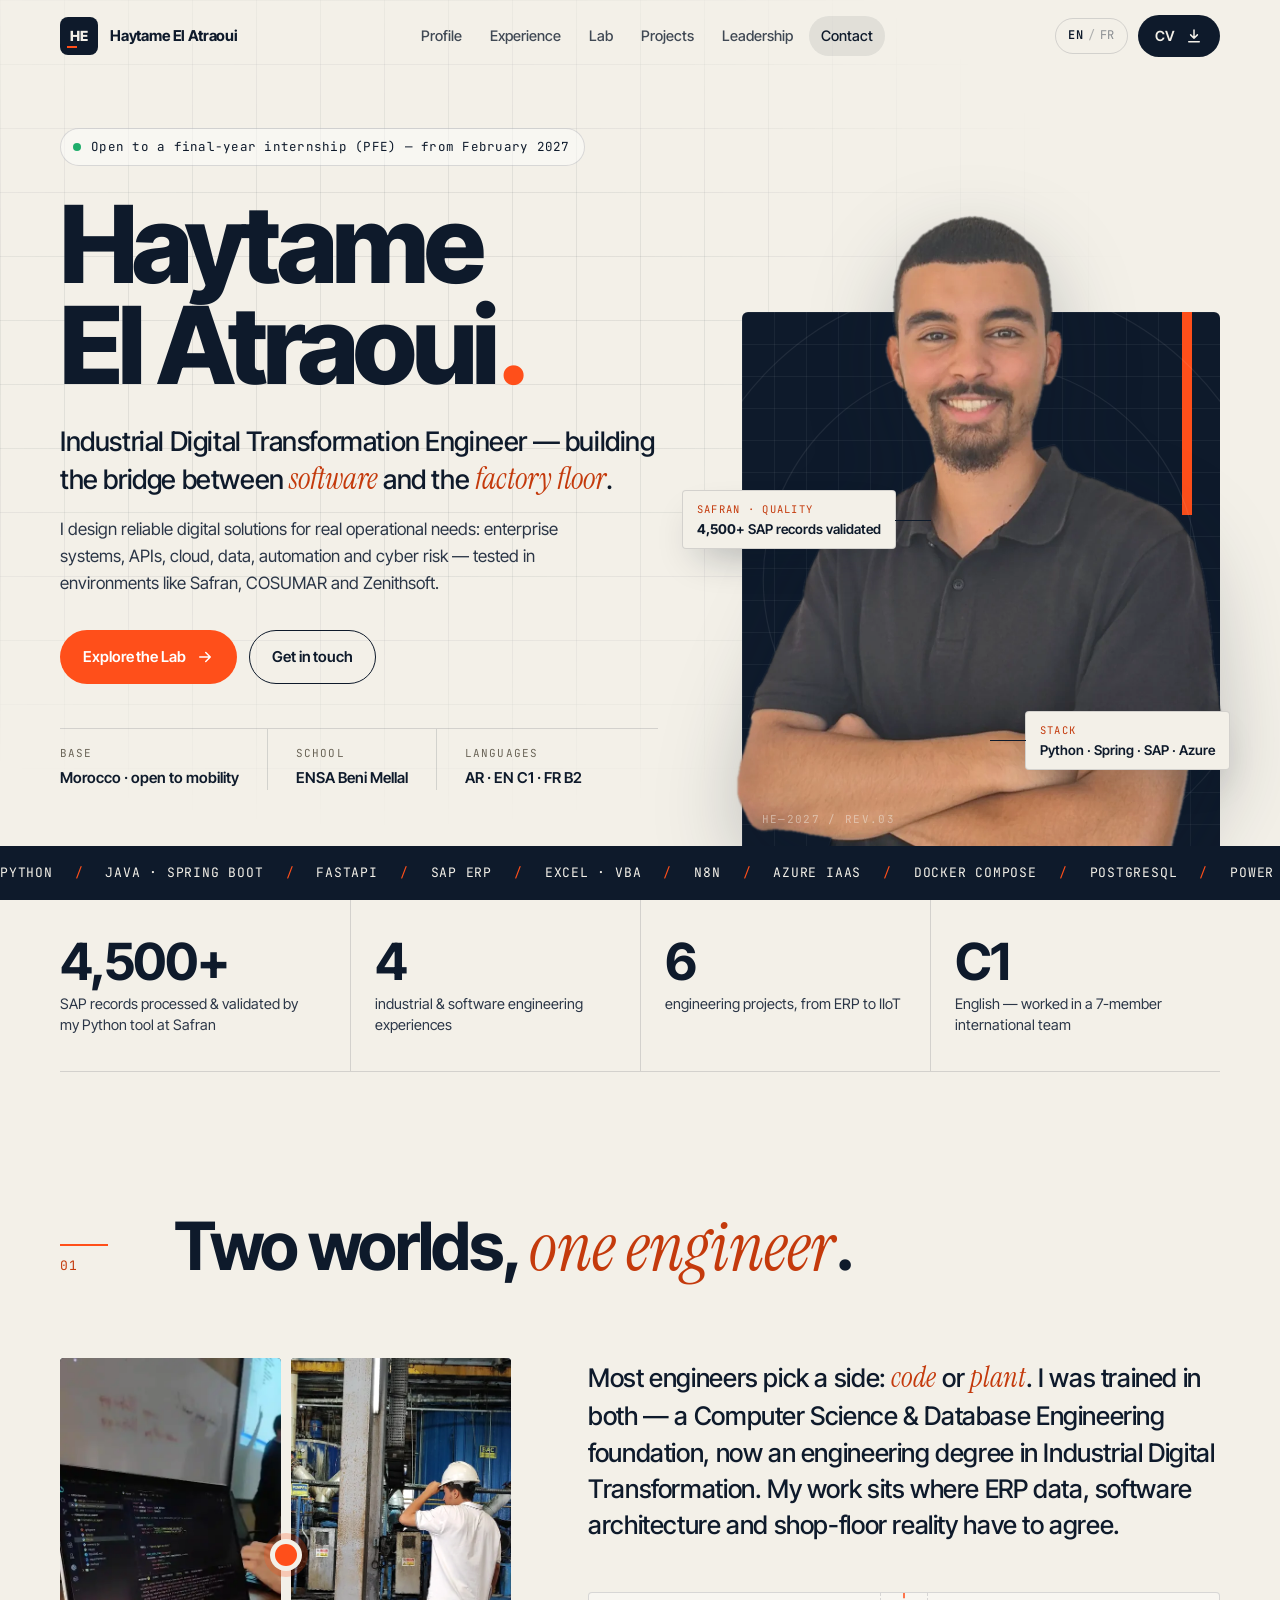
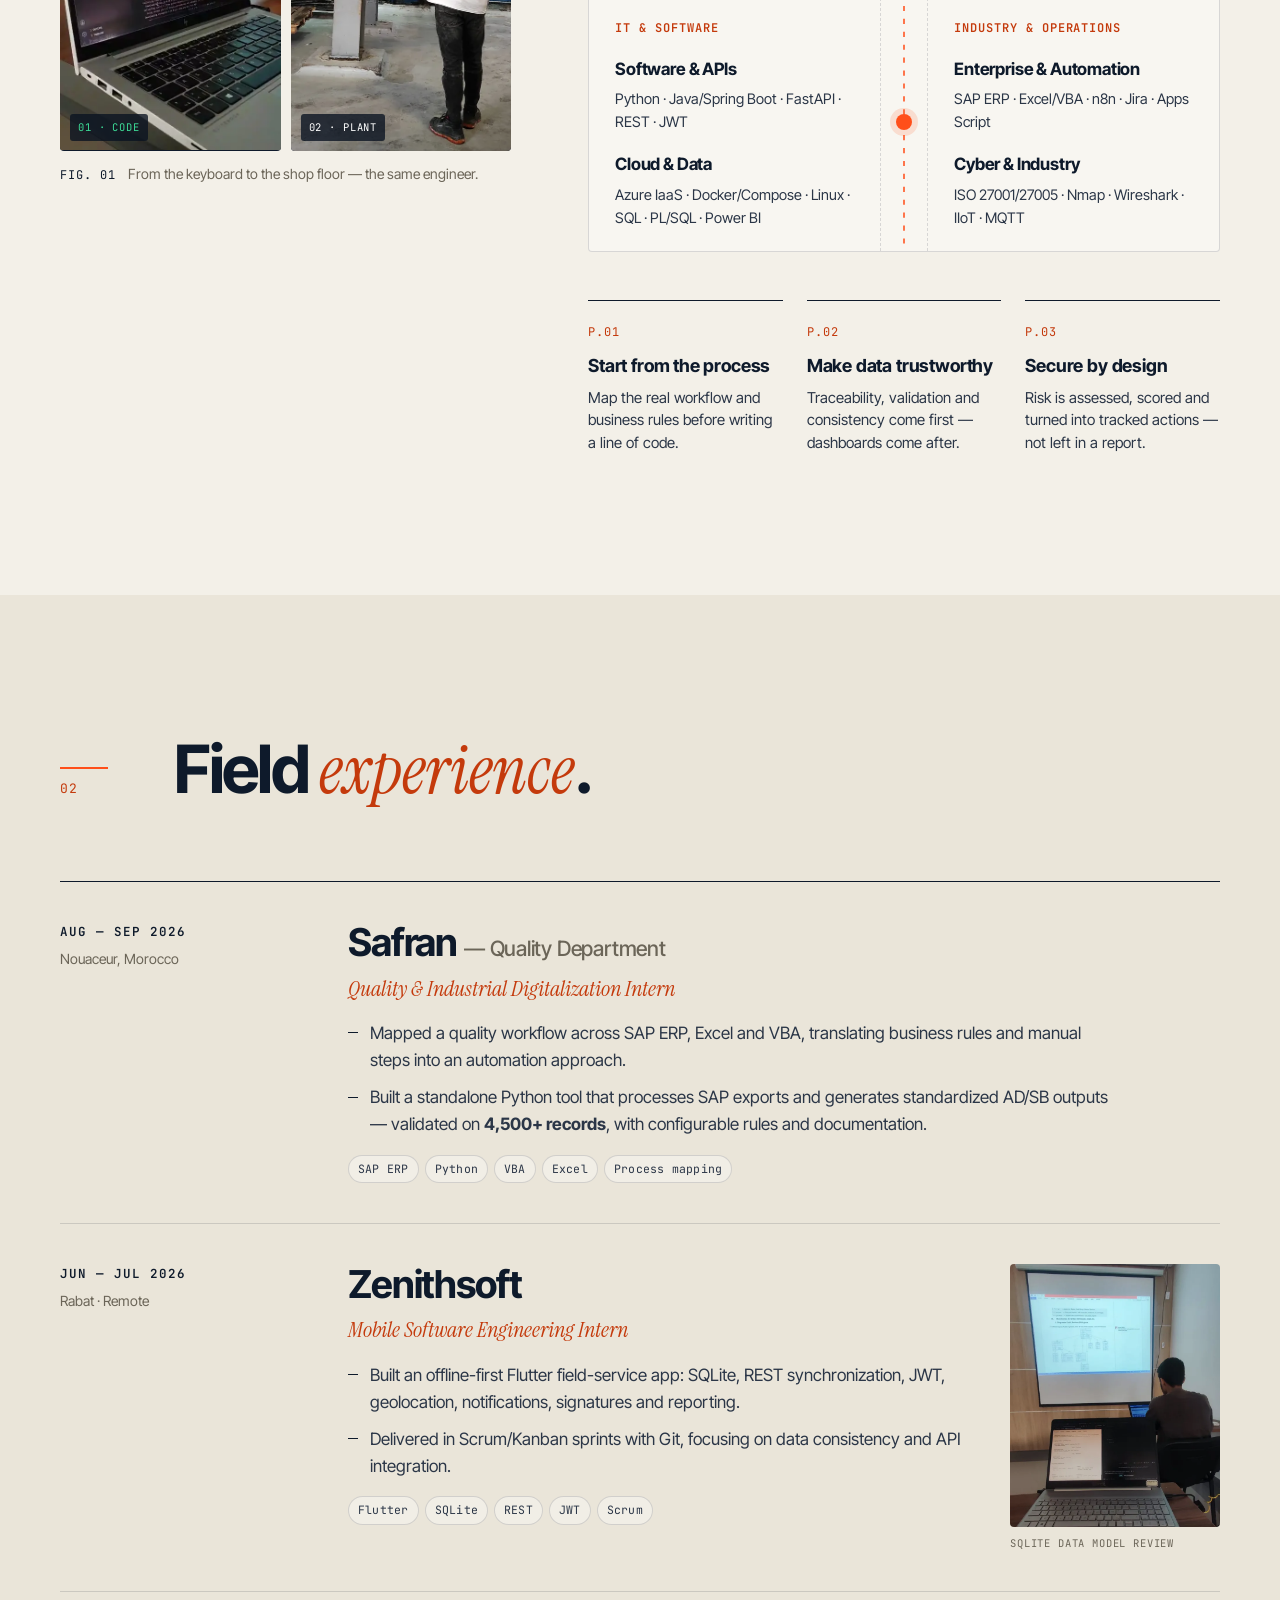
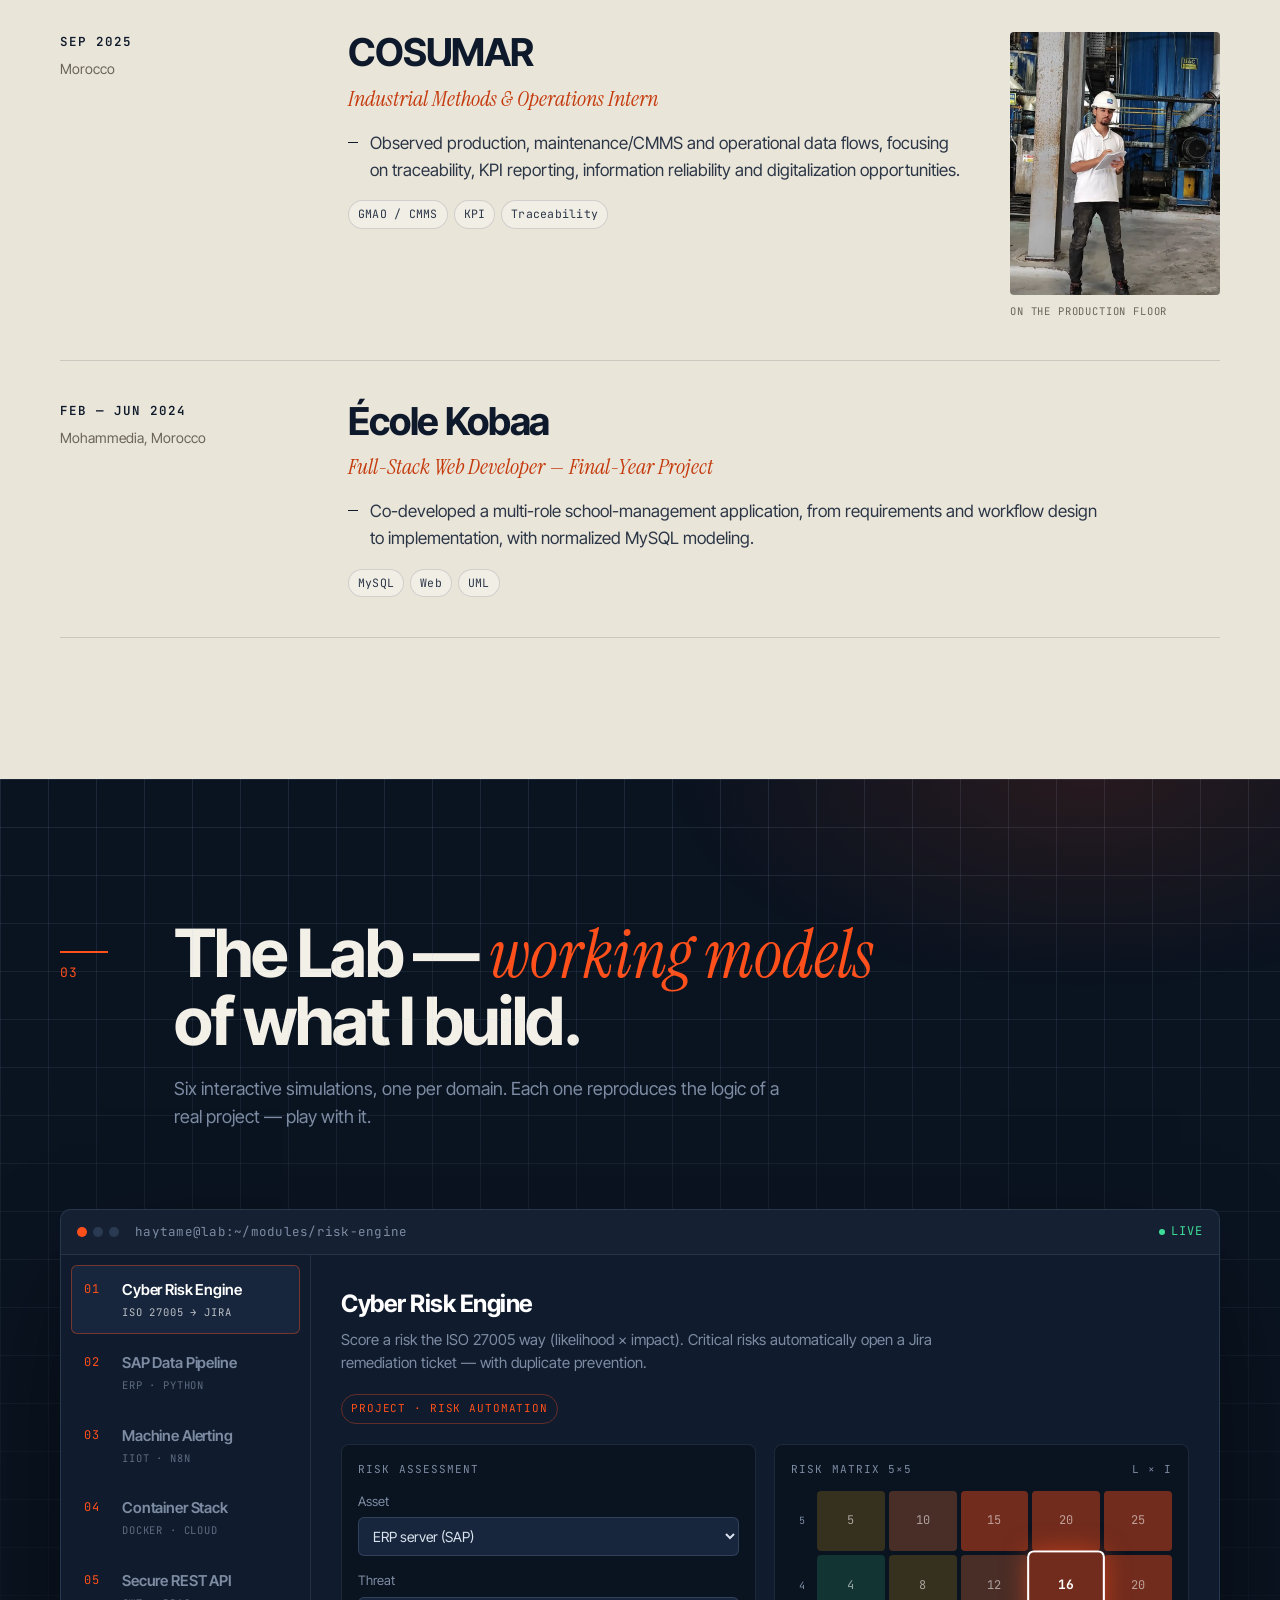
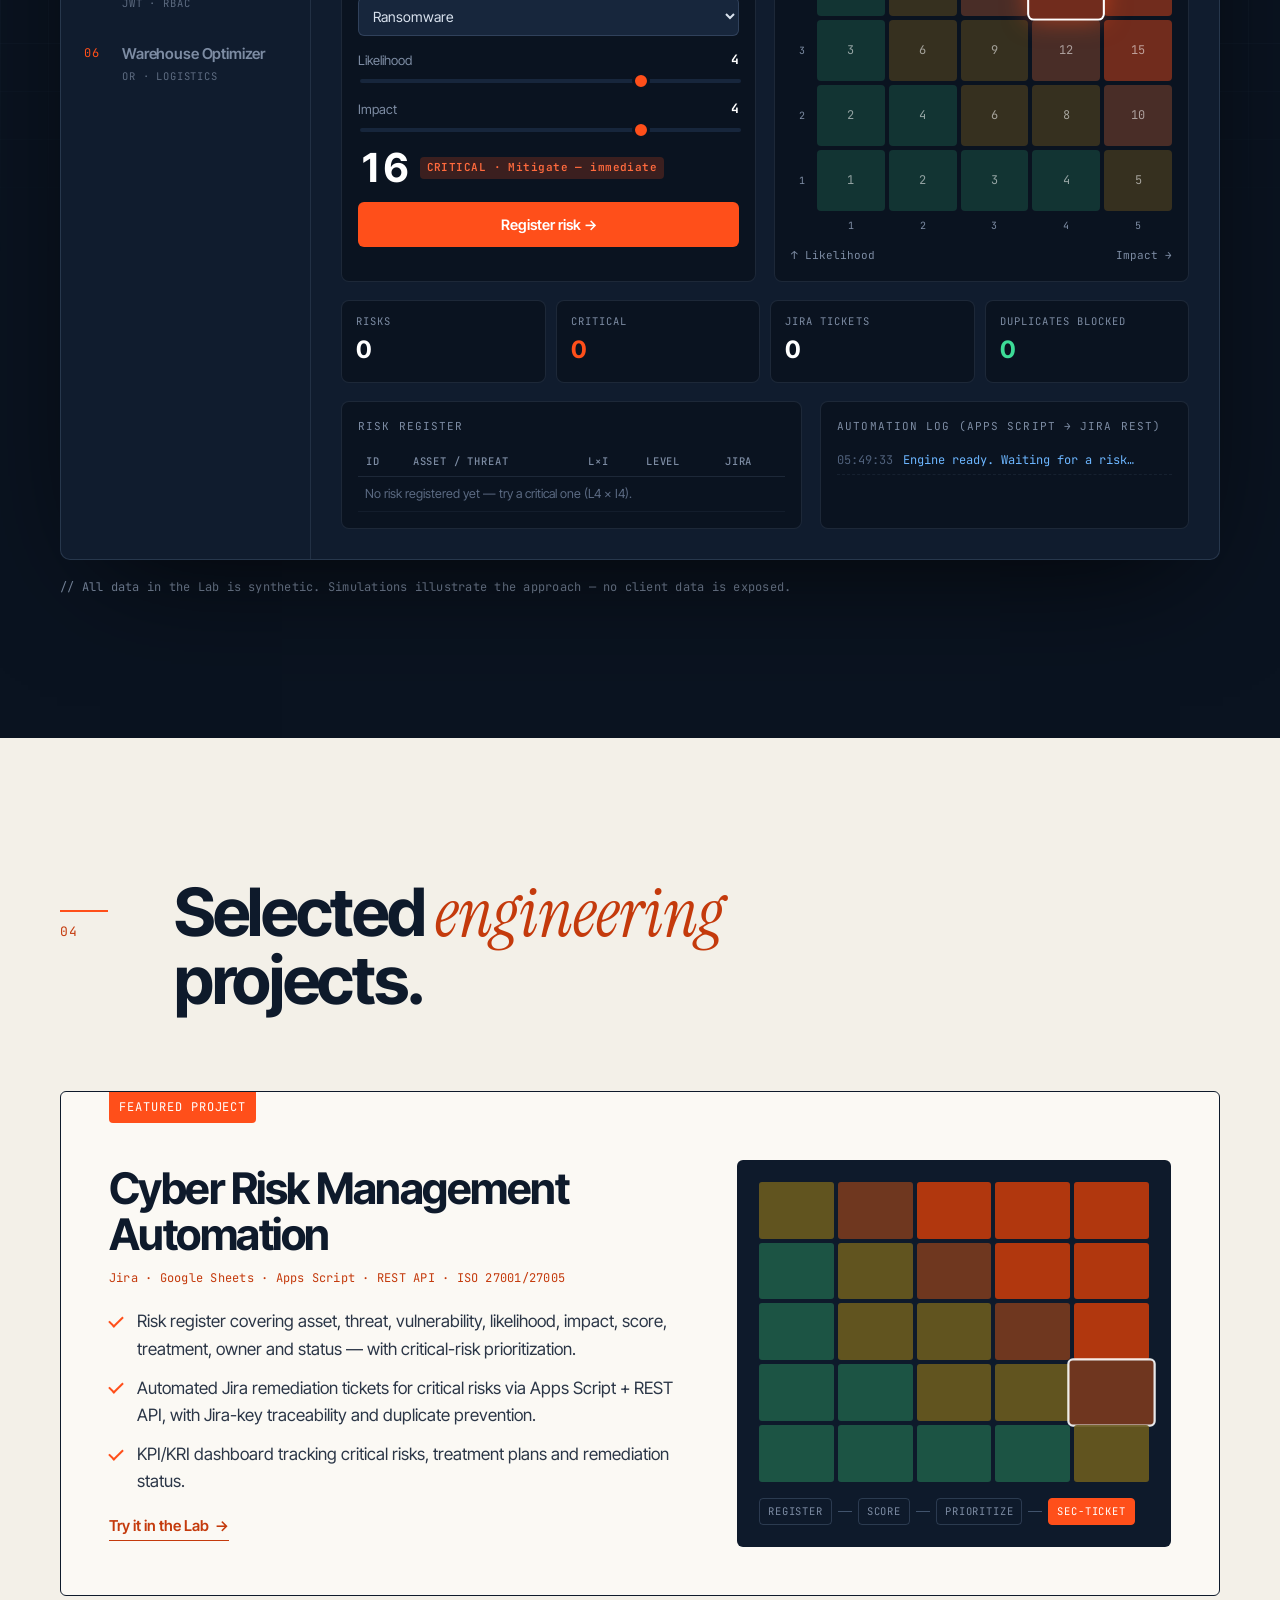
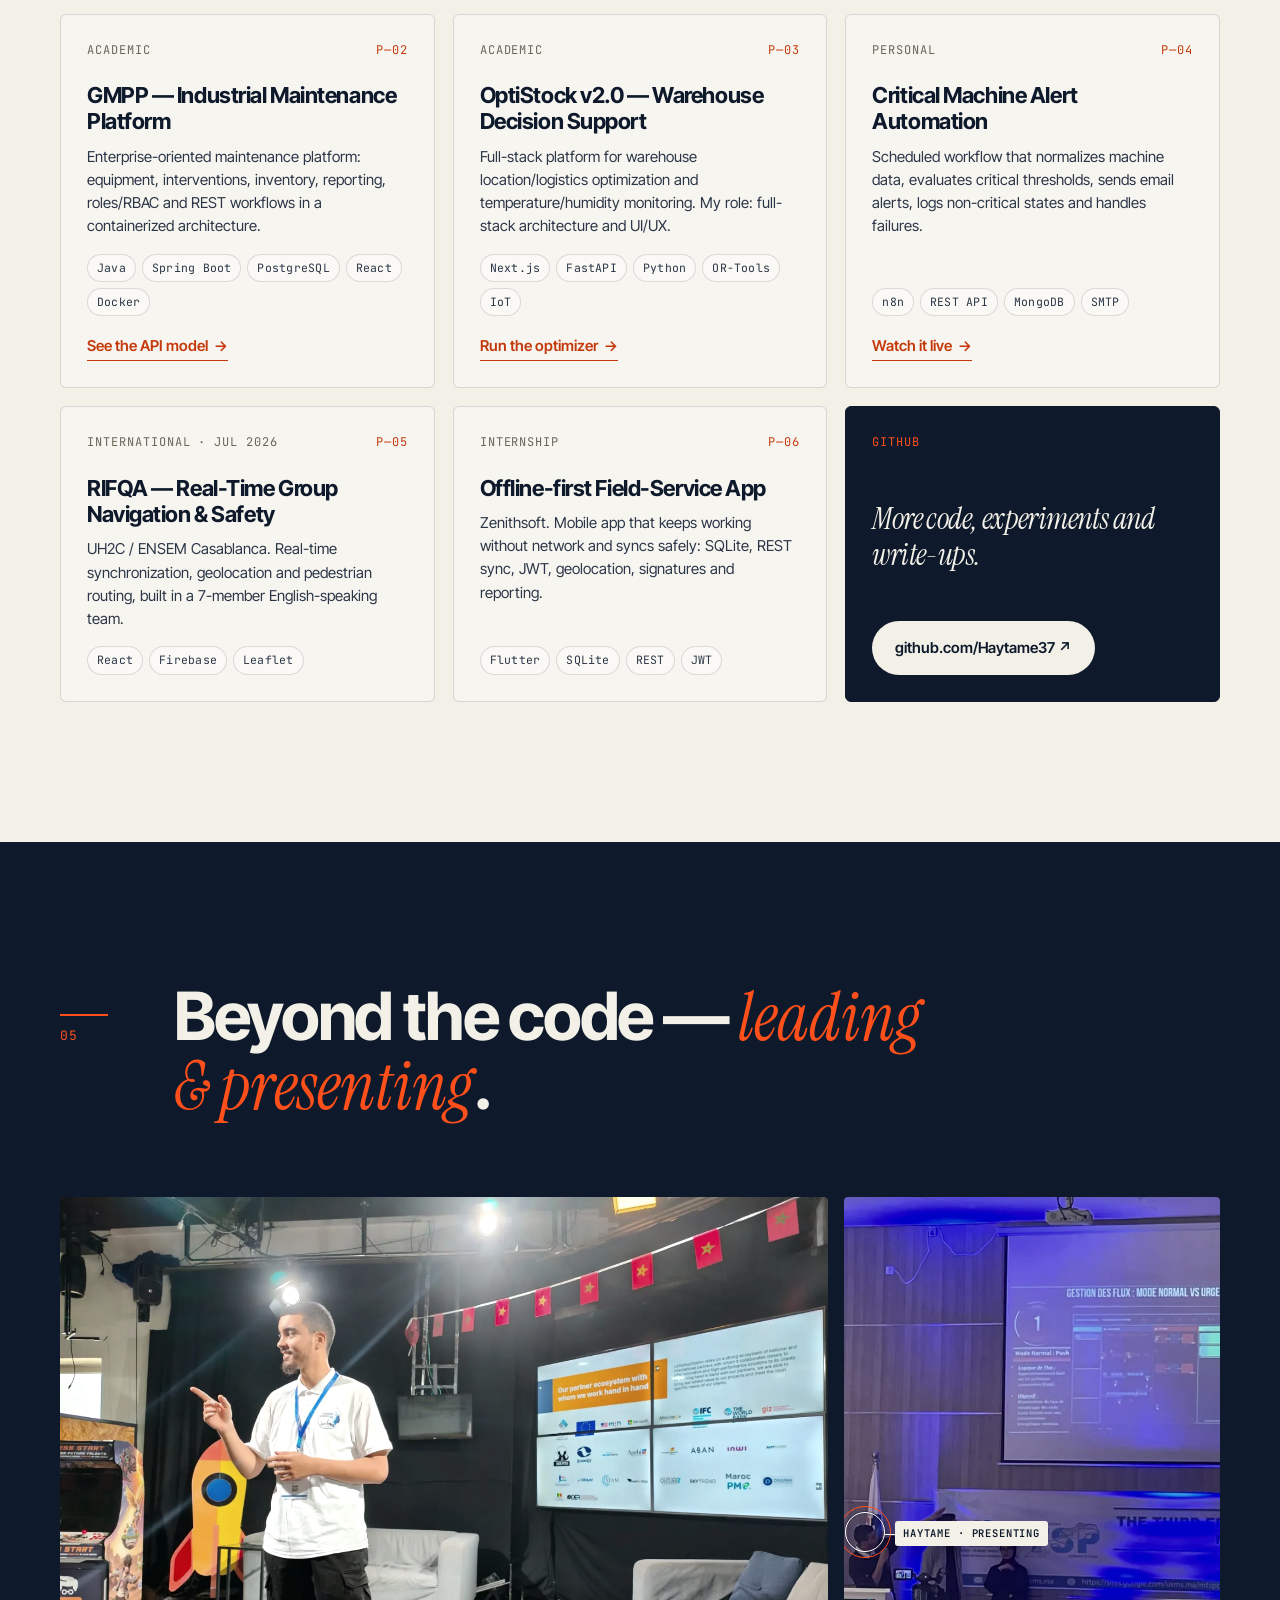
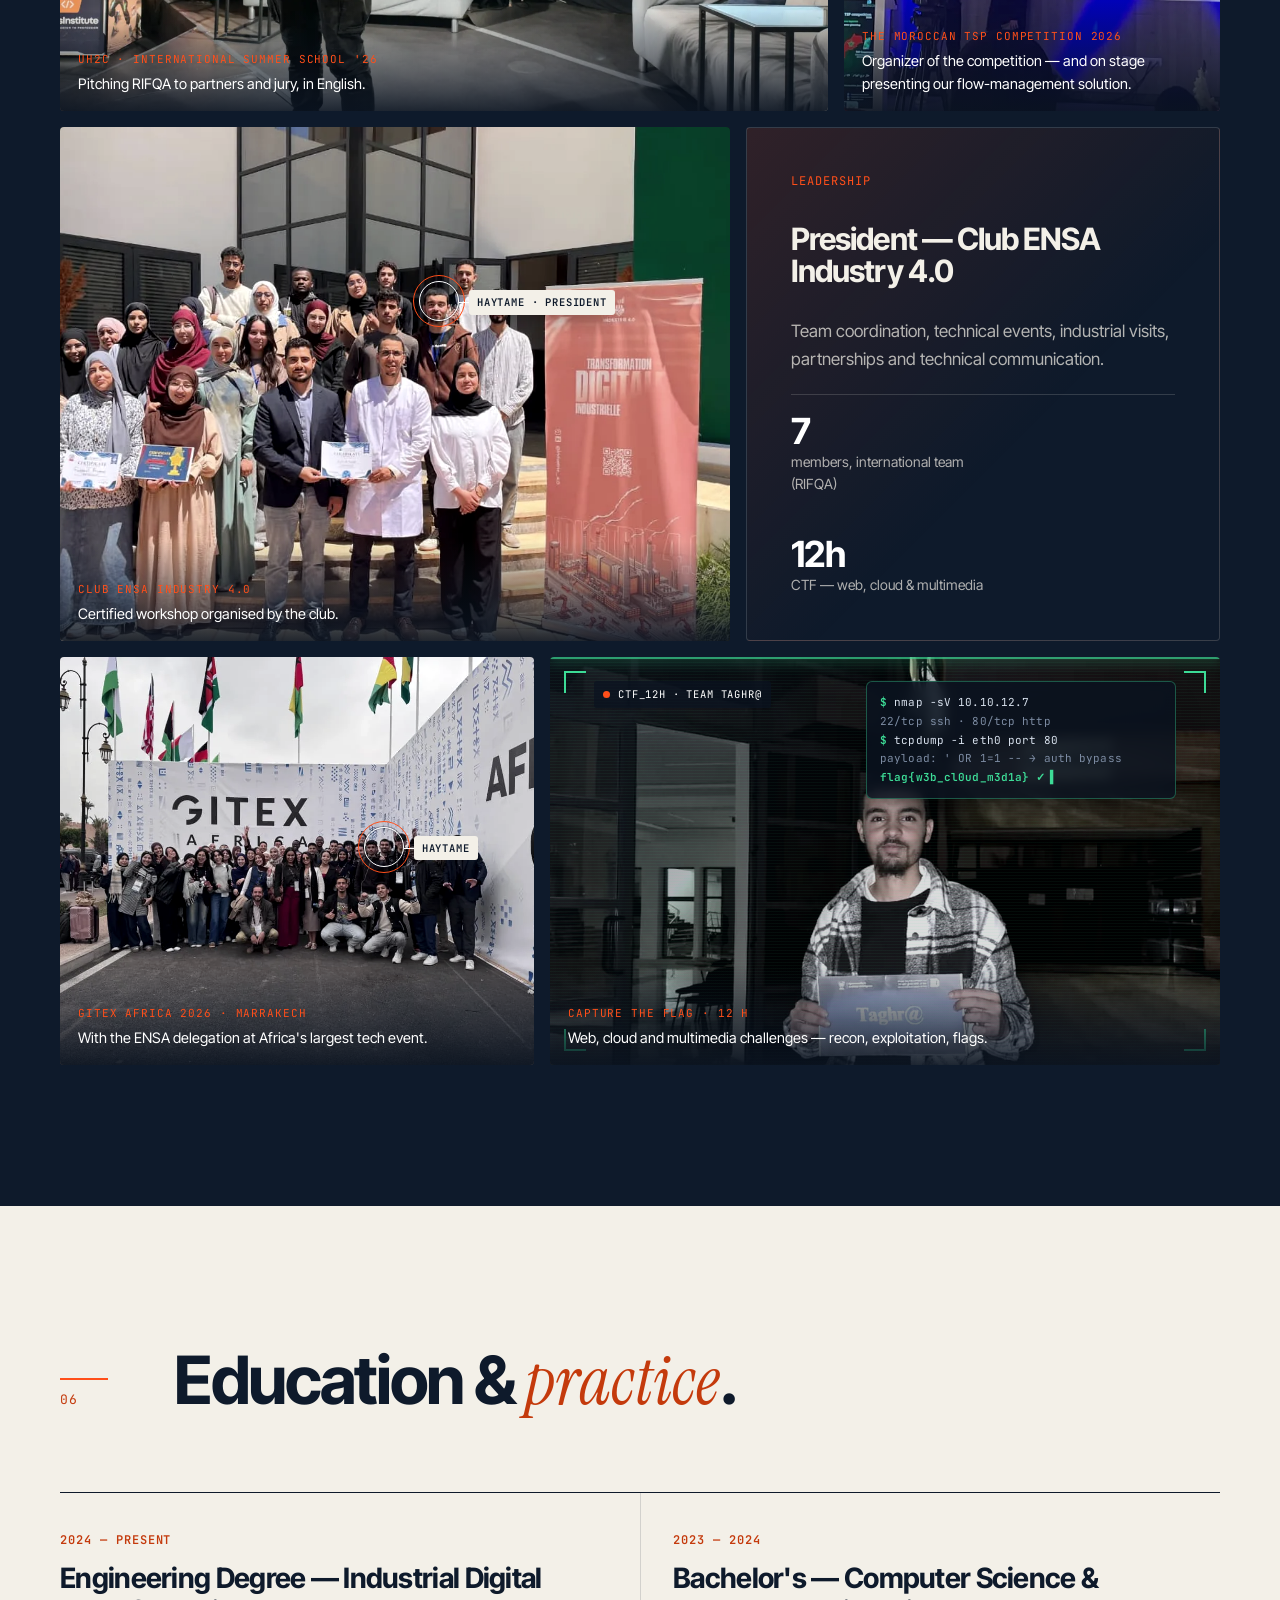
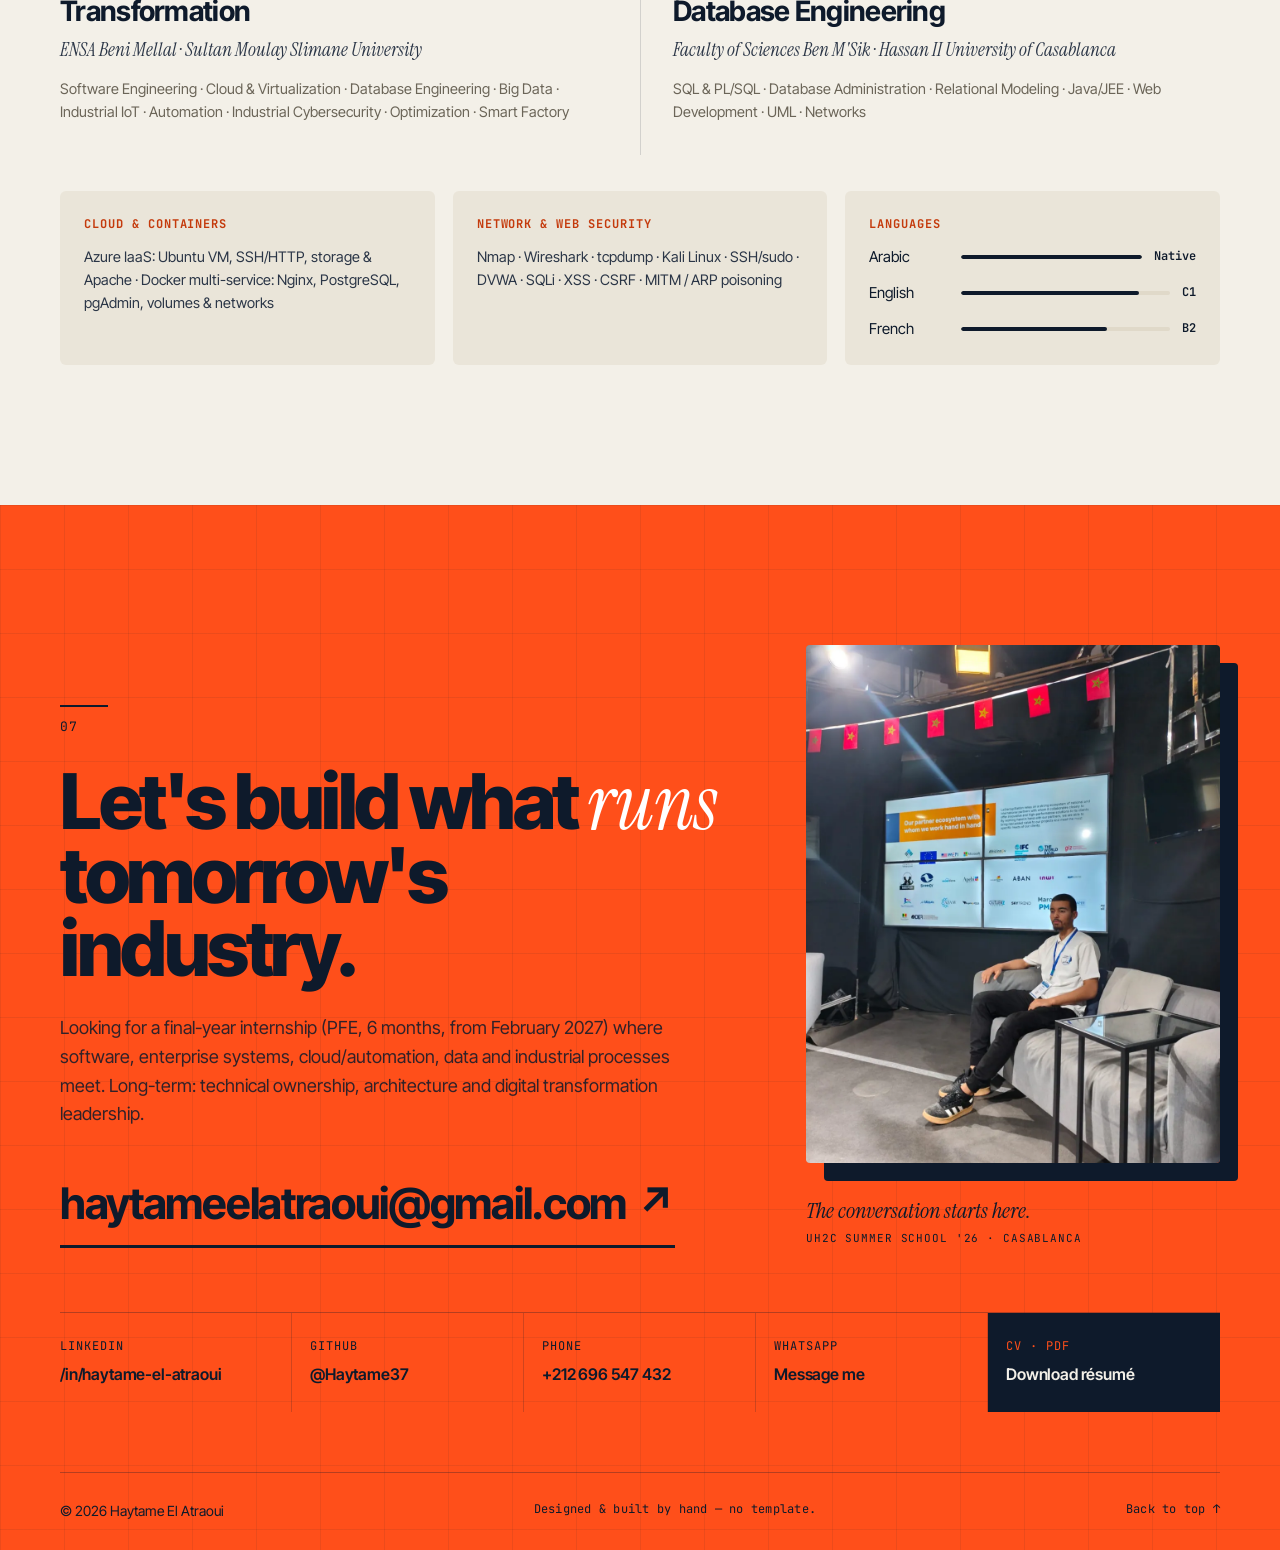
==== commit a997f9e5: "feat: add TSP Competition organizer role to CV and site Co-Authored-By: Claude Opus 5.5 <noreply@ant" ====
--- a/index.html
+++ b/index.html
@@ -68,7 +68,7 @@
         <button class="lang" id="langToggle" type="button" aria-label="Switch language">
           <span class="lang__opt" data-v="en">EN</span><span class="lang__sep">/</span><span class="lang__opt" data-v="fr">FR</span>
         </button>
-        <a class="btn btn--ink btn--sm" href="Haytame_El_Atraoui_CV_PORTFOLIO_2027_EN.pdf?v=7" download="Haytame_El_Atraoui_CV_2027_EN.pdf">
+        <a class="btn btn--ink btn--sm" href="Haytame_El_Atraoui_CV_PORTFOLIO_2027_EN.pdf?v=8" download="Haytame_El_Atraoui_CV_2027_EN.pdf">
           CV <svg viewBox="0 0 24 24" aria-hidden="true"><path d="M12 4v11m0 0l-4.5-4.5M12 15l4.5-4.5M5 19.5h14"/></svg>
         </a>
         <button class="burger" id="burger" type="button" aria-label="Menu" aria-expanded="false"><span></span><span></span></button>
@@ -463,7 +463,7 @@
             <img src="assets/img/lead-tsp.webp" width="805" height="966" loading="lazy" alt="Haytame presenting a flow-management solution on stage at The Moroccan TSP Competition 2026" />
             <span class="spot__dim" aria-hidden="true"></span>
             <button class="spot" type="button" data-x="8.6" data-y="65.2" aria-label="Zoom on Haytame"><span class="spot__ring"></span><span class="spot__label mono">Haytame · <span data-l="en">presenting</span><span data-l="fr">présente</span></span></button>
-            <figcaption><span class="mono">THE MOROCCAN TSP COMPETITION 2026</span><span data-l="en">Presenting our flow-management solution: normal vs emergency mode.</span><span data-l="fr">Présentation de notre solution de gestion des flux : mode normal vs urgence.</span></figcaption>
+            <figcaption><span class="mono">THE MOROCCAN TSP COMPETITION 2026</span><span data-l="en">Organizer of the competition — and on stage presenting our flow-management solution.</span><span data-l="fr">Organisateur de la compétition — et sur scène pour présenter notre solution de gestion des flux.</span></figcaption>
           </figure>
 
           <figure class="shot shot--club has-spot reveal">
@@ -589,7 +589,7 @@
           <a href="https://wa.me/212696547432" target="_blank" rel="noopener">
             <span class="mono">WHATSAPP</span><b><span data-l="en">Message me</span><span data-l="fr">M'écrire</span></b>
           </a>
-          <a href="Haytame_El_Atraoui_CV_PORTFOLIO_2027_EN.pdf?v=7" download="Haytame_El_Atraoui_CV_2027_EN.pdf" class="is-signal">
+          <a href="Haytame_El_Atraoui_CV_PORTFOLIO_2027_EN.pdf?v=8" download="Haytame_El_Atraoui_CV_2027_EN.pdf" class="is-signal">
             <span class="mono">CV · PDF</span><b><span data-l="en">Download résumé</span><span data-l="fr">Télécharger le CV</span></b>
           </a>
         </div>
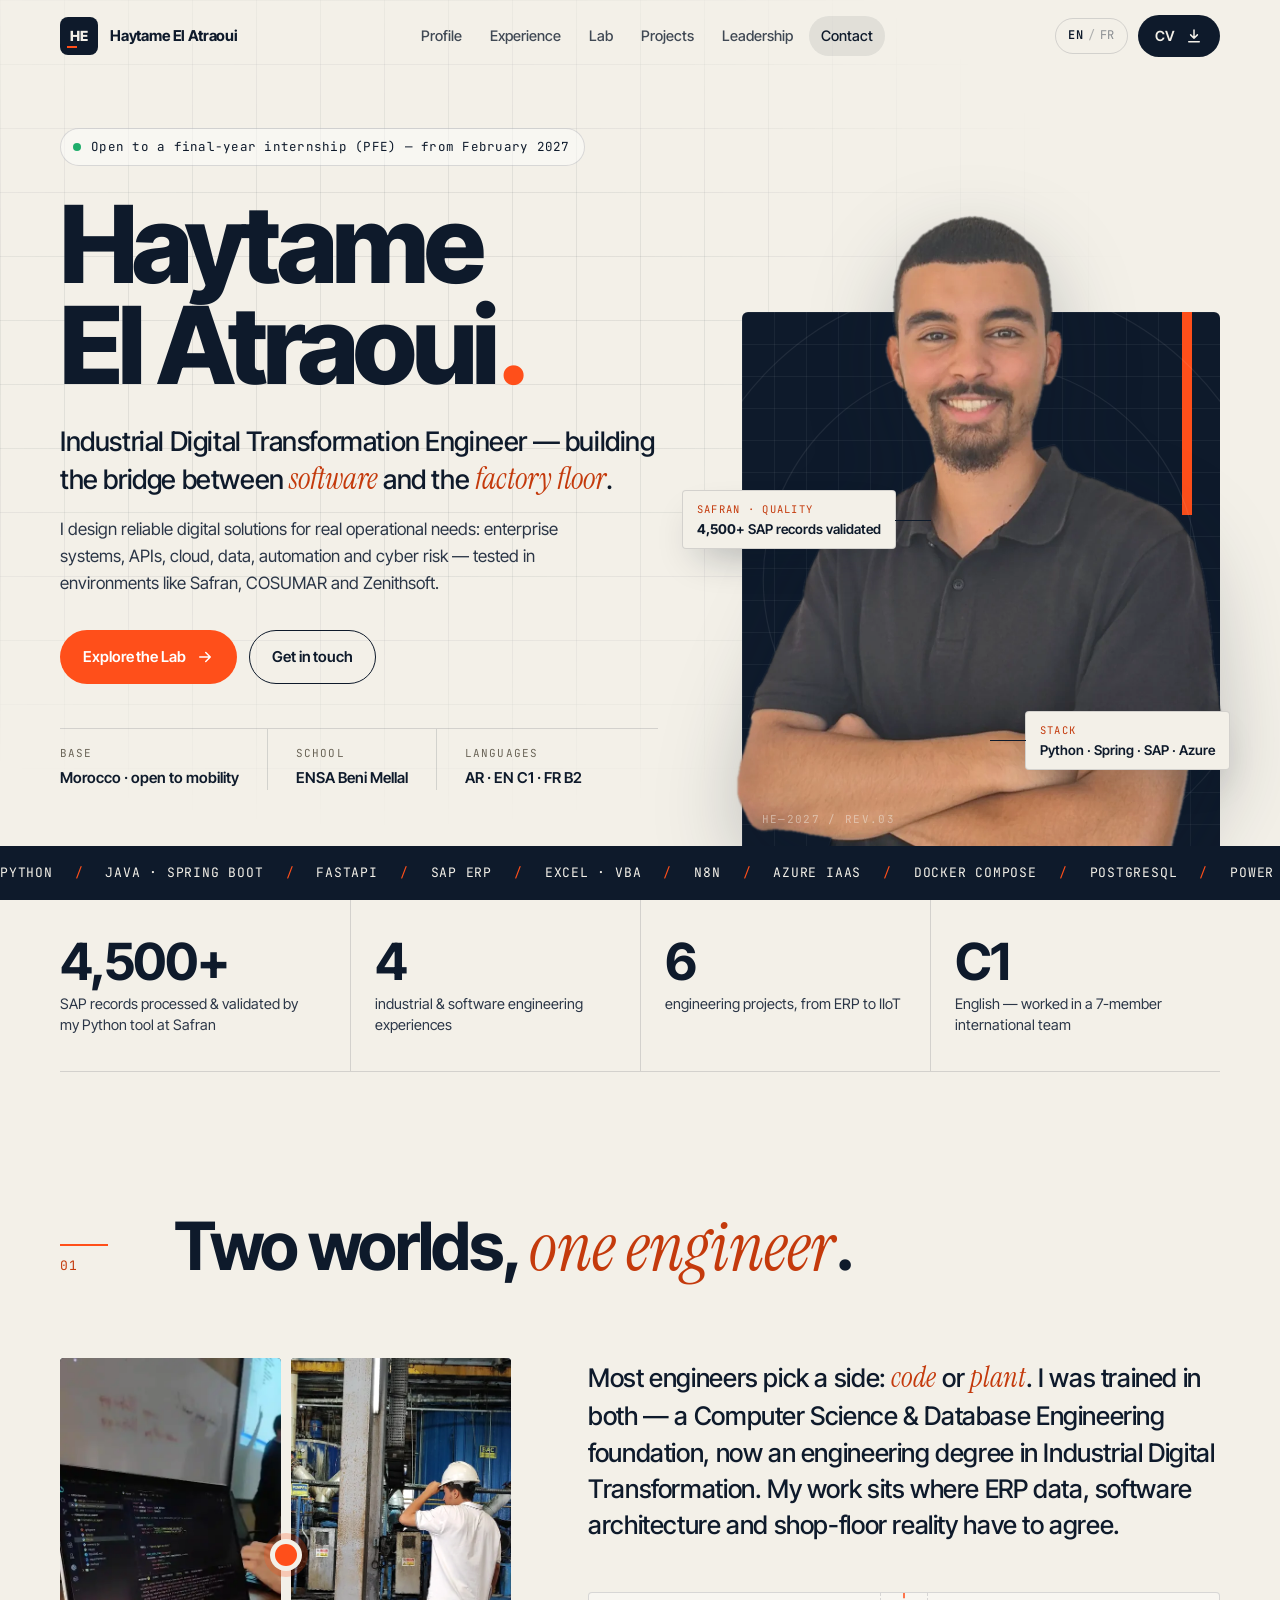
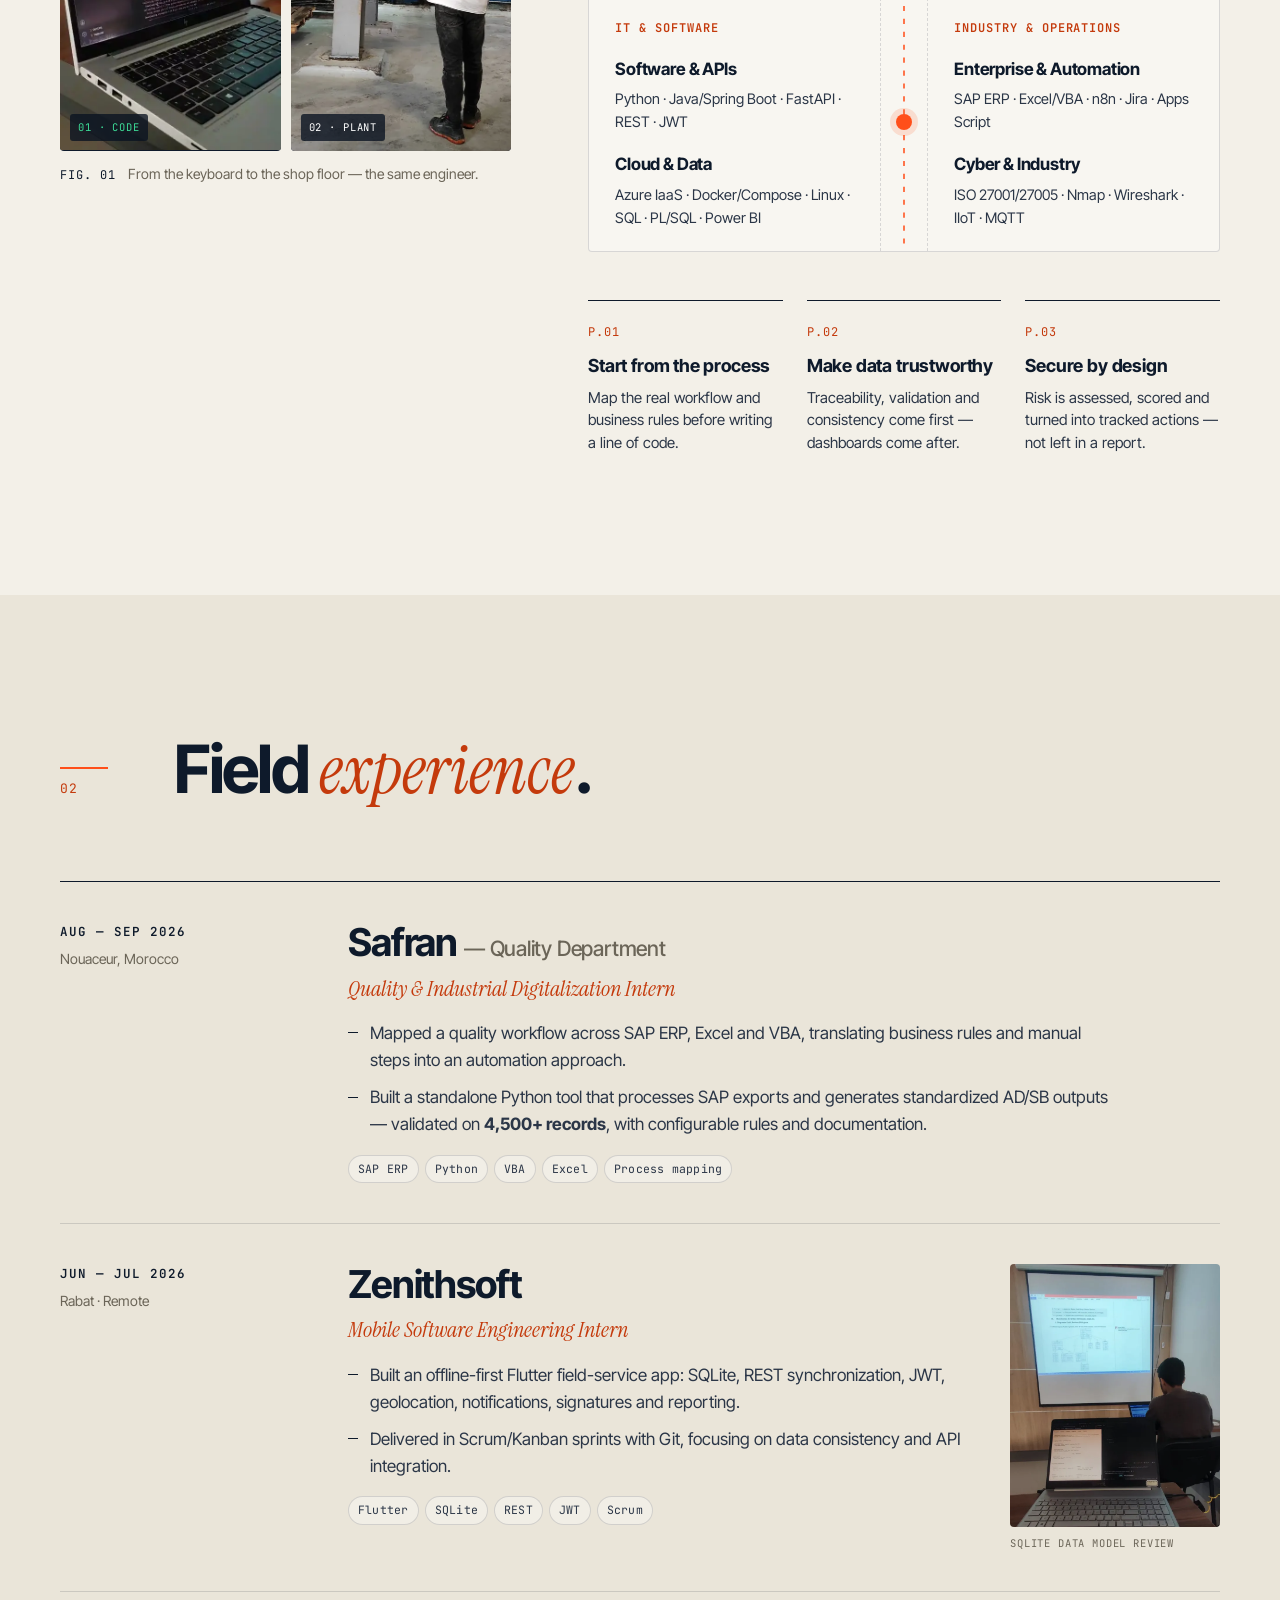
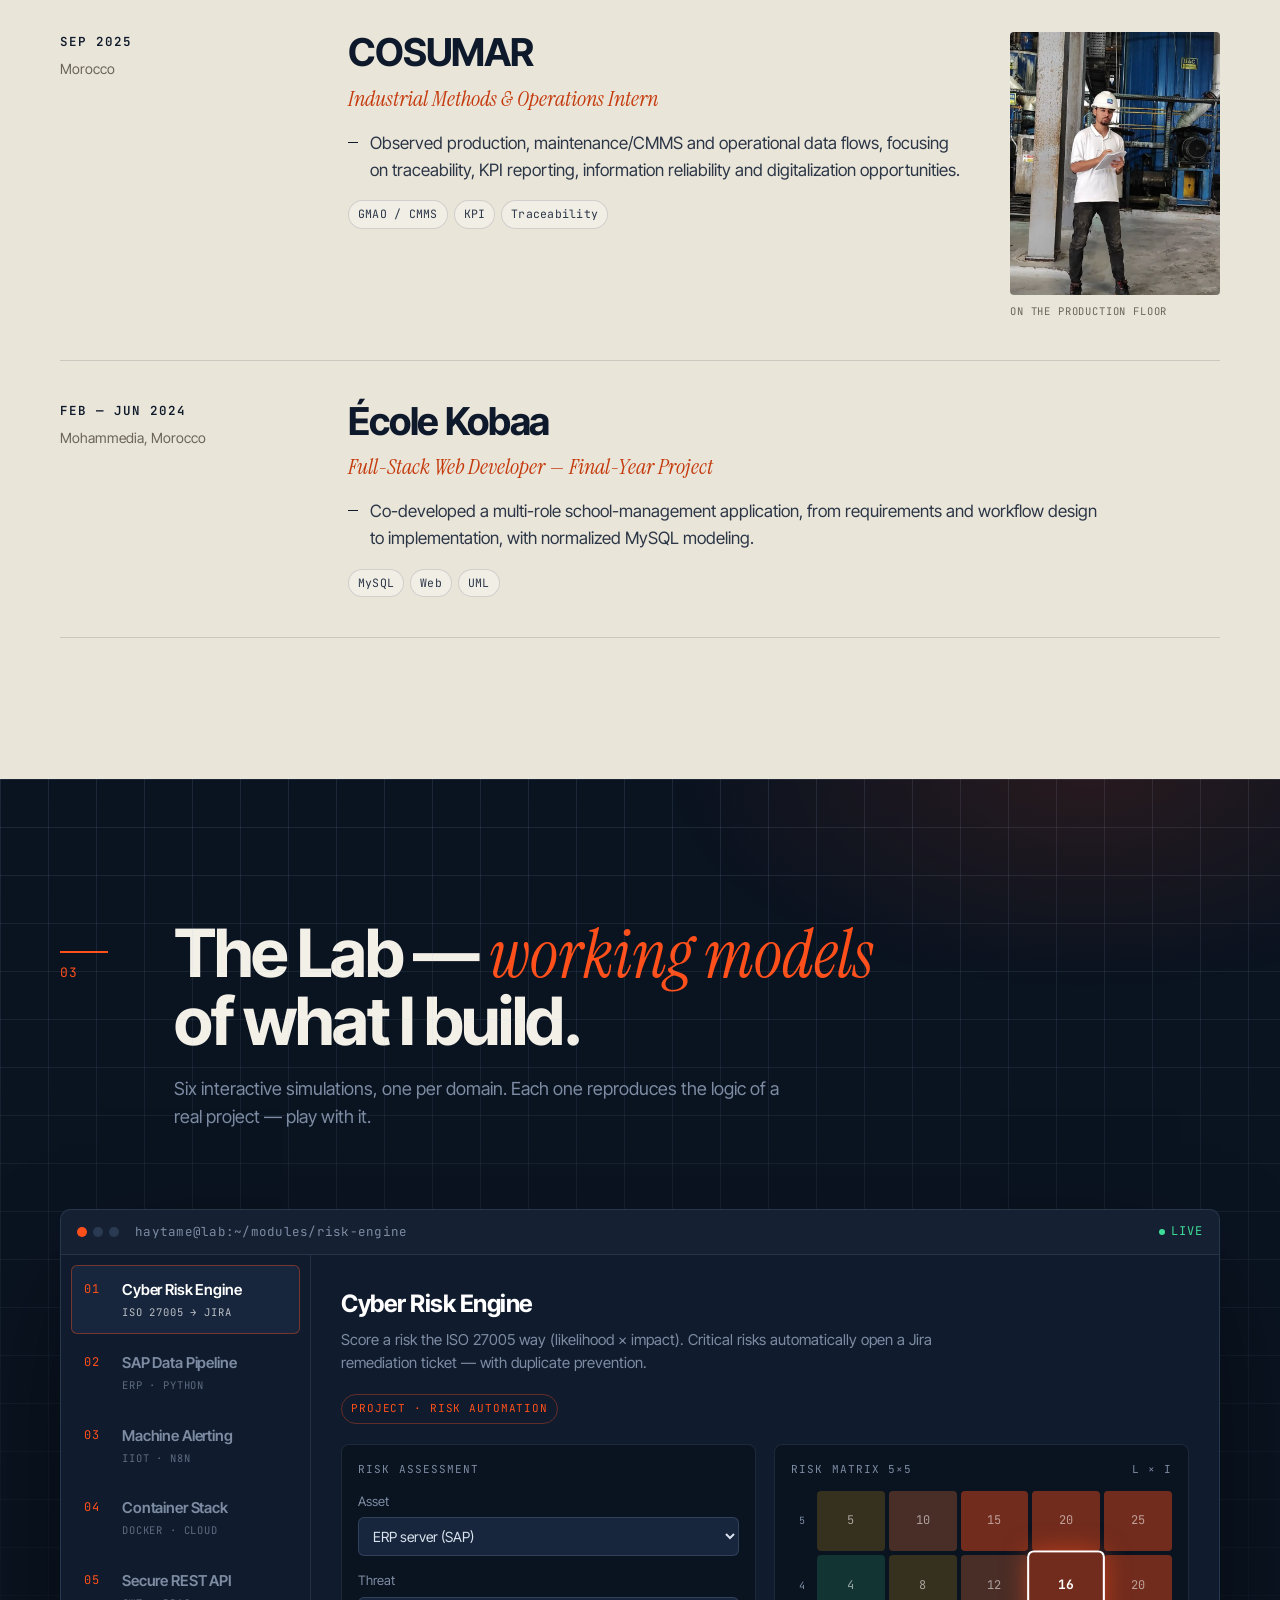
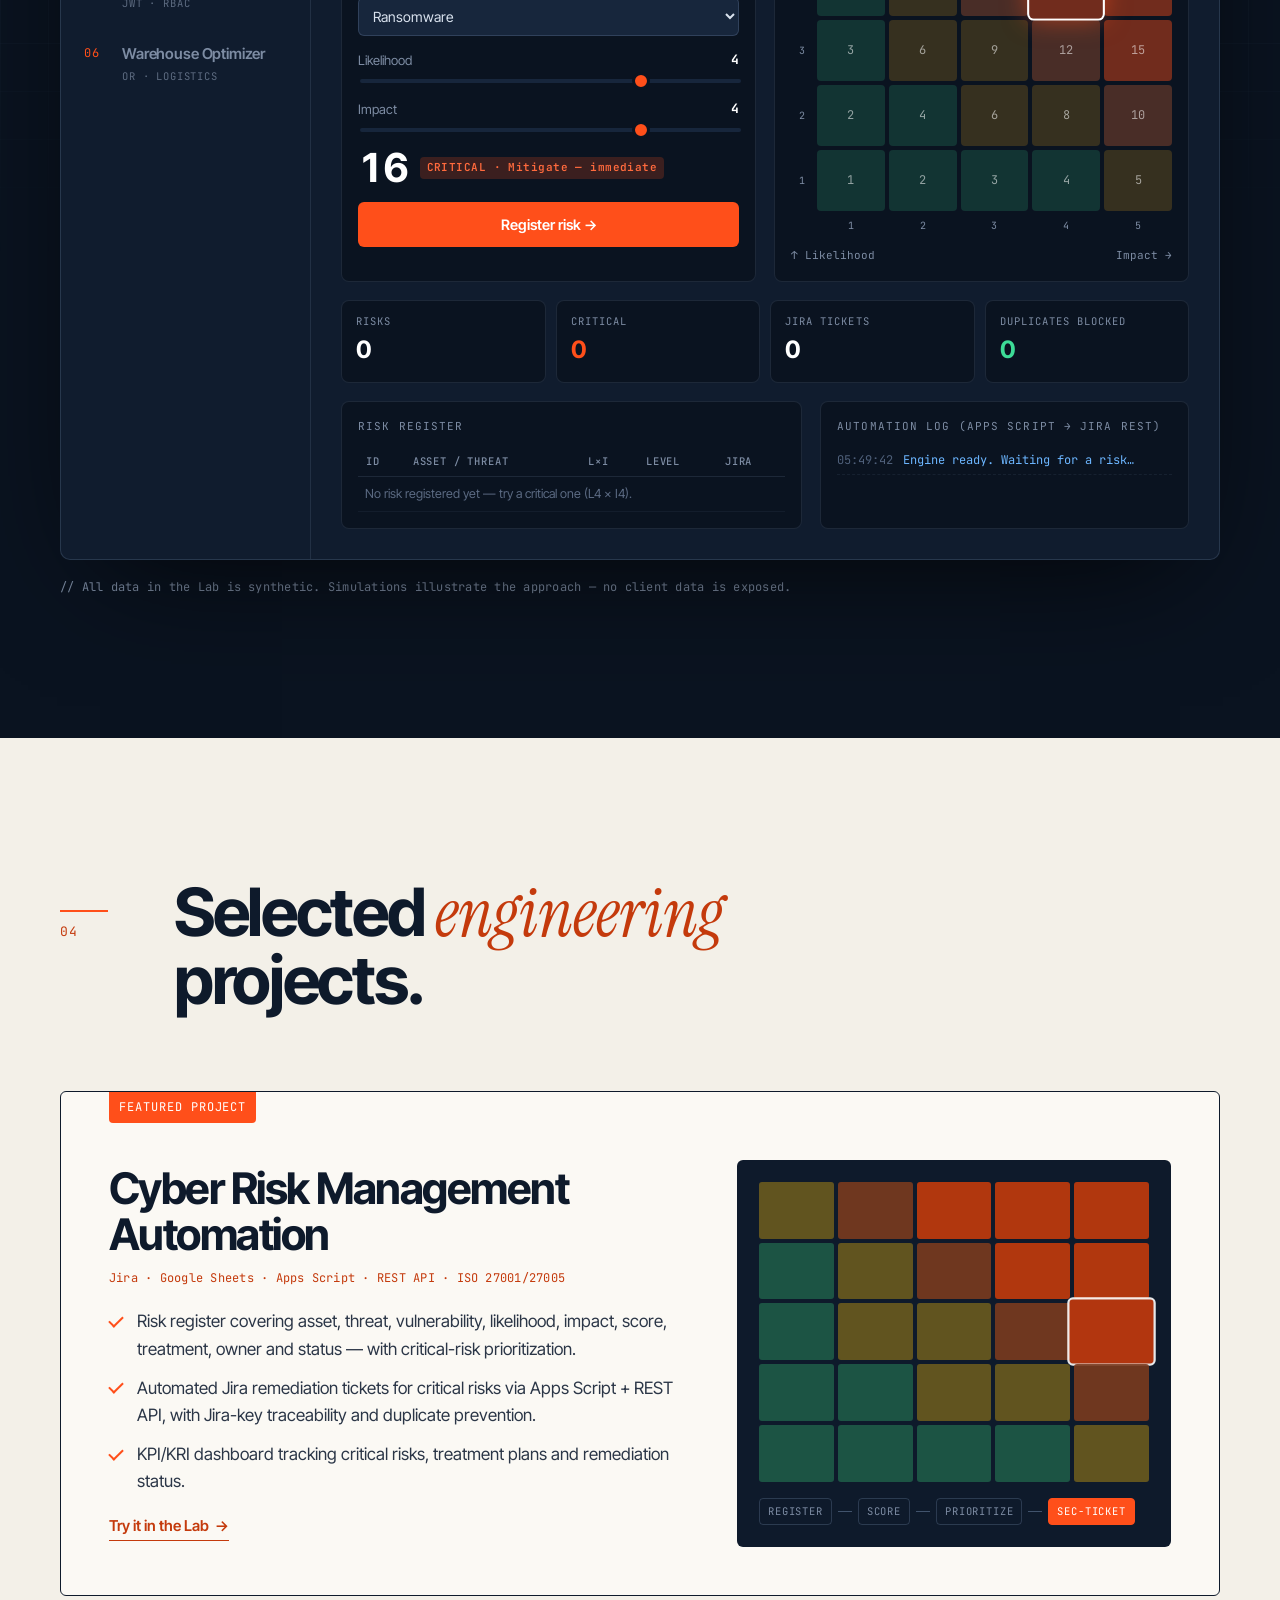
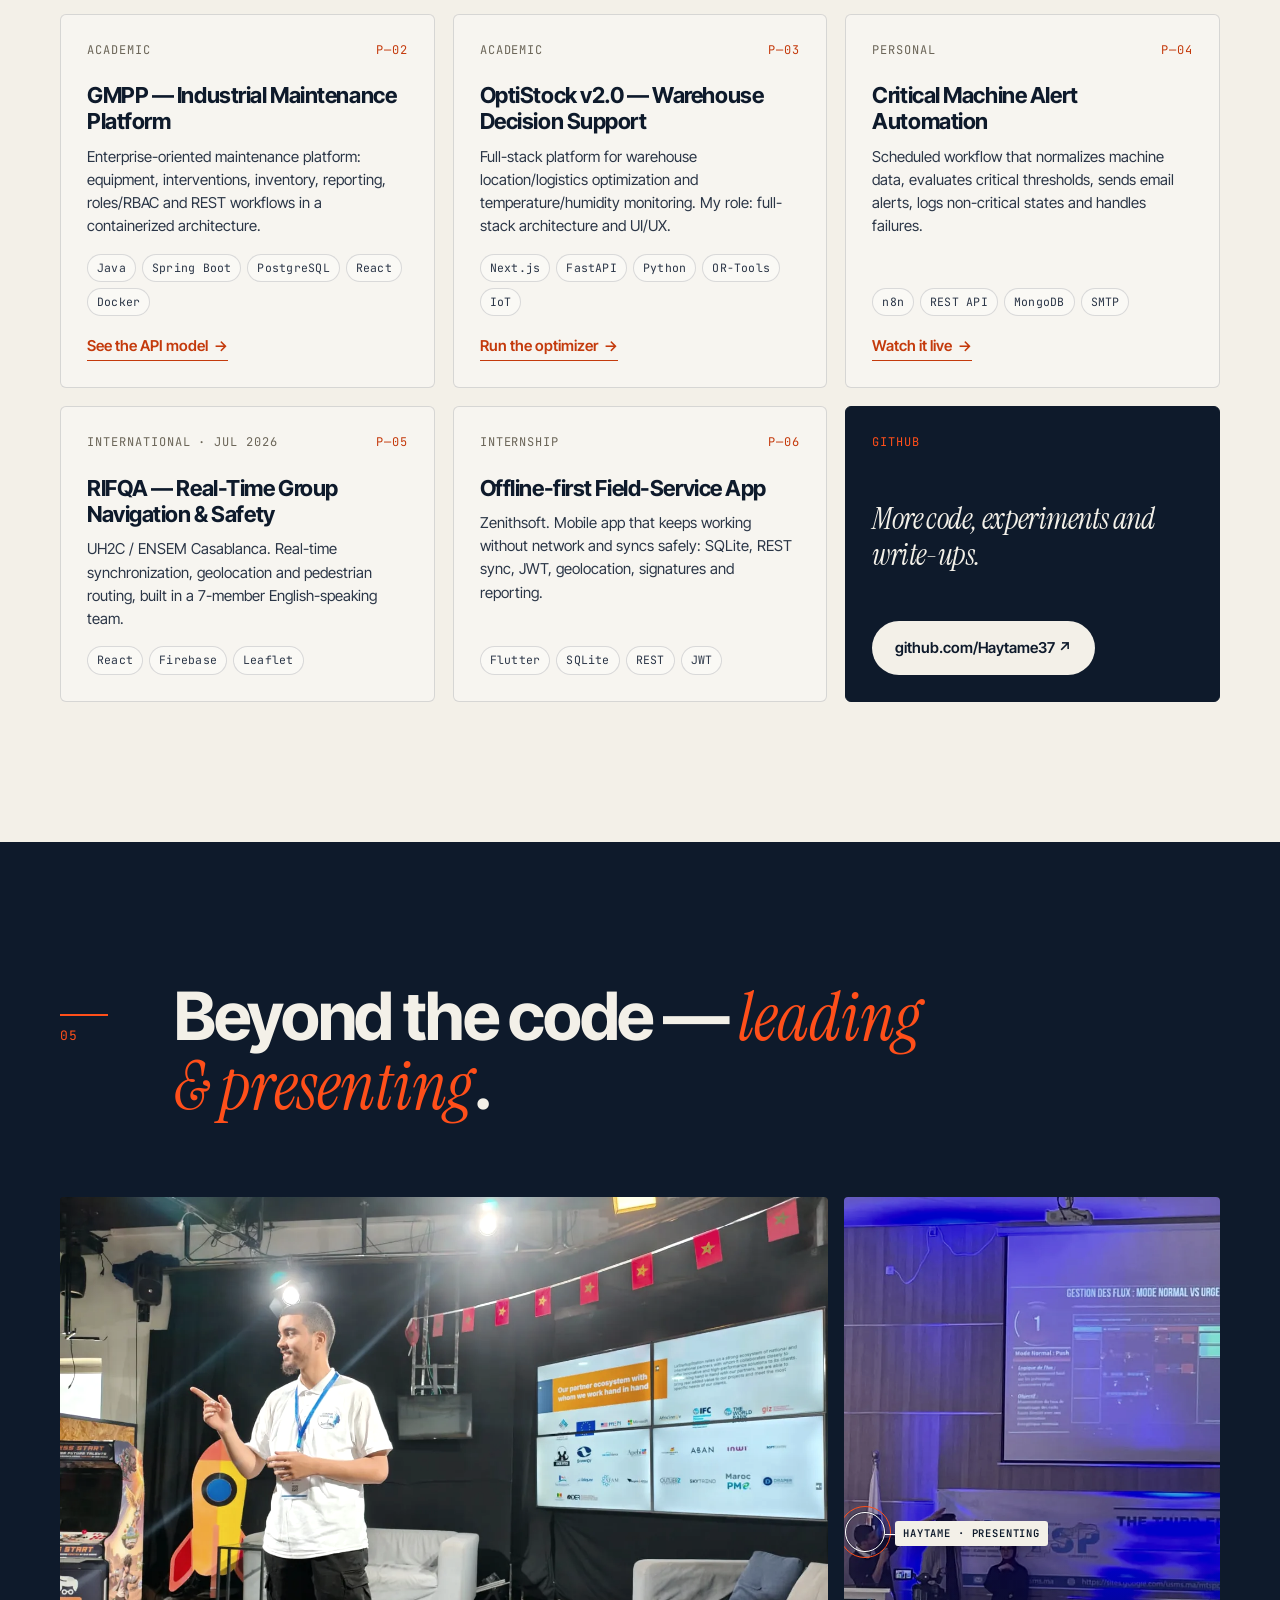
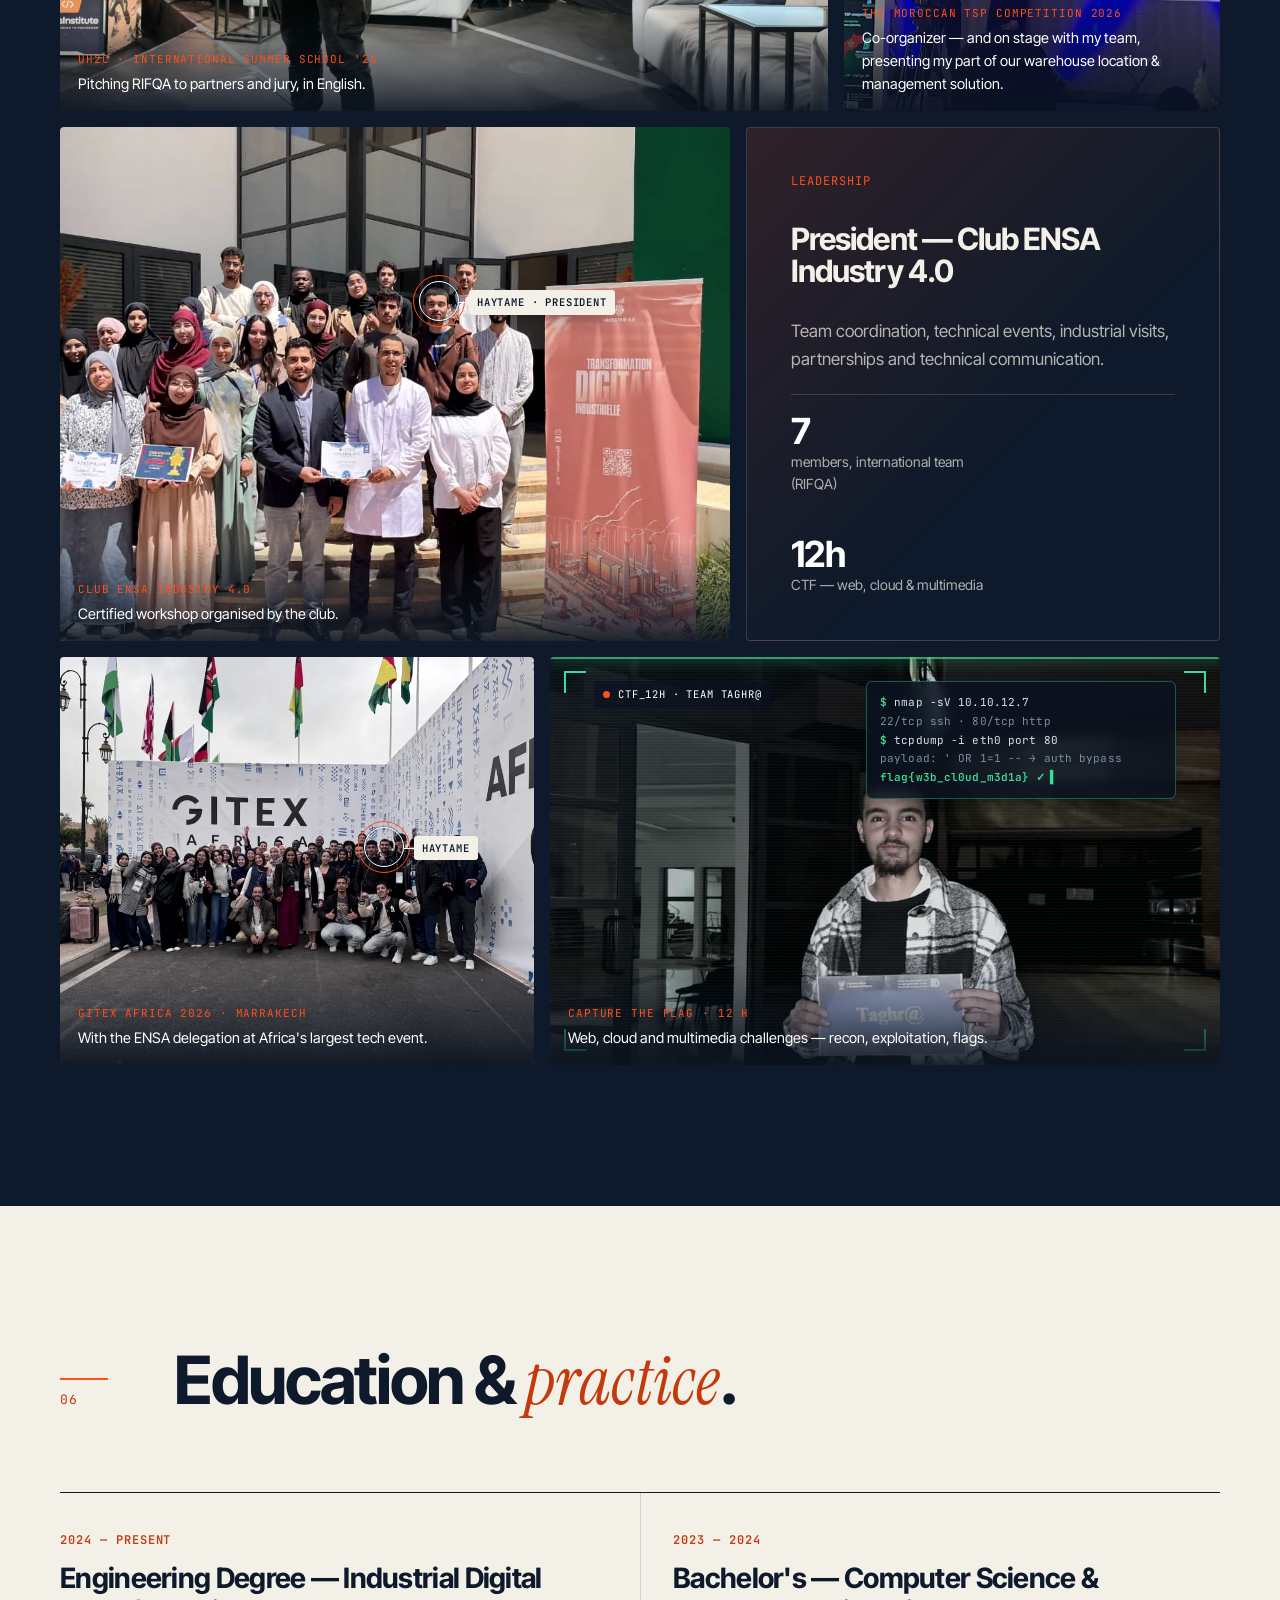
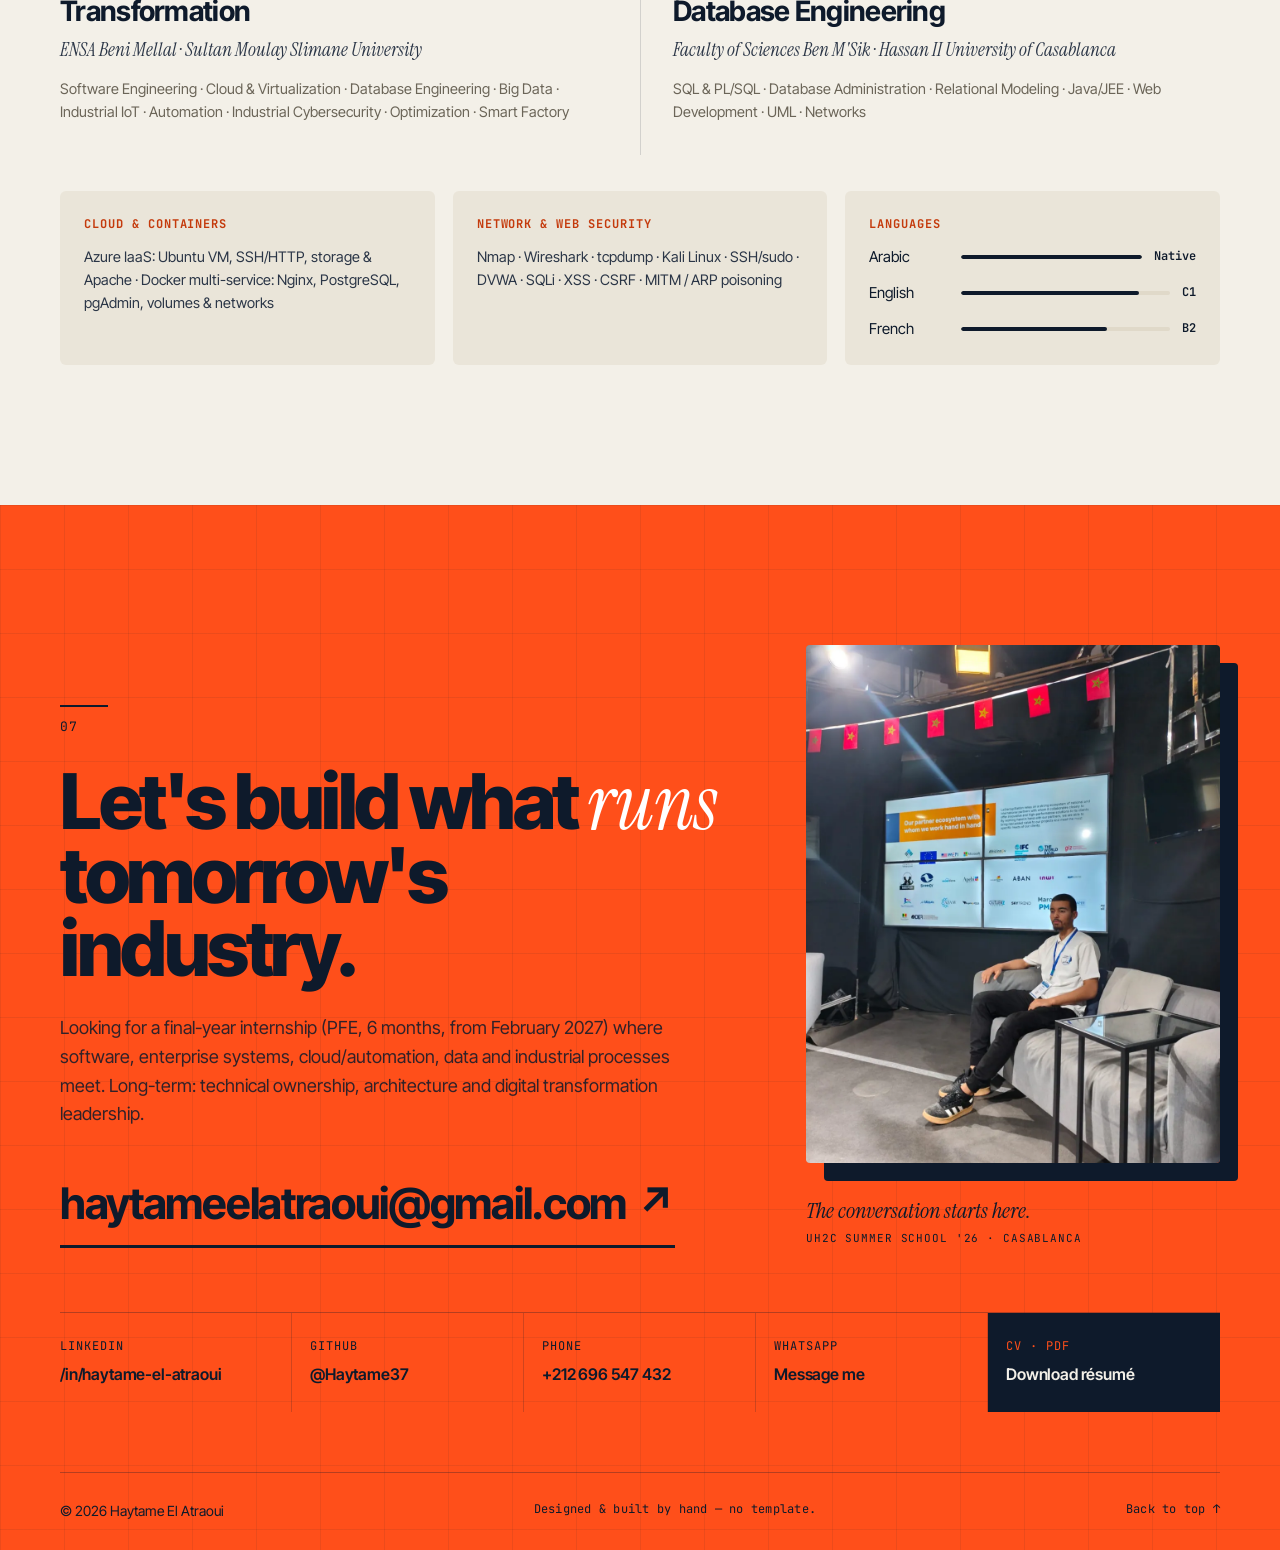
==== commit 00b77d15: "fix: correct TSP Competition description (warehouse location, presented own part) Co-Authored-By: Cl" ====
--- a/index.html
+++ b/index.html
@@ -68,7 +68,7 @@
         <button class="lang" id="langToggle" type="button" aria-label="Switch language">
           <span class="lang__opt" data-v="en">EN</span><span class="lang__sep">/</span><span class="lang__opt" data-v="fr">FR</span>
         </button>
-        <a class="btn btn--ink btn--sm" href="Haytame_El_Atraoui_CV_PORTFOLIO_2027_EN.pdf?v=8" download="Haytame_El_Atraoui_CV_2027_EN.pdf">
+        <a class="btn btn--ink btn--sm" href="Haytame_El_Atraoui_CV_PORTFOLIO_2027_EN.pdf?v=9" download="Haytame_El_Atraoui_CV_2027_EN.pdf">
           CV <svg viewBox="0 0 24 24" aria-hidden="true"><path d="M12 4v11m0 0l-4.5-4.5M12 15l4.5-4.5M5 19.5h14"/></svg>
         </a>
         <button class="burger" id="burger" type="button" aria-label="Menu" aria-expanded="false"><span></span><span></span></button>
@@ -460,10 +460,10 @@
             <figcaption><span class="mono">UH2C · INTERNATIONAL SUMMER SCHOOL '26</span><span data-l="en">Pitching RIFQA to partners and jury, in English.</span><span data-l="fr">Pitch de RIFQA devant partenaires et jury, en anglais.</span></figcaption>
           </figure>
           <figure class="shot shot--tsp has-spot reveal">
-            <img src="assets/img/lead-tsp.webp" width="805" height="966" loading="lazy" alt="Haytame presenting a flow-management solution on stage at The Moroccan TSP Competition 2026" />
+            <img src="assets/img/lead-tsp.webp" width="805" height="966" loading="lazy" alt="Haytame presenting his part of the team's warehouse location and management solution at The Moroccan TSP Competition 2026" />
             <span class="spot__dim" aria-hidden="true"></span>
             <button class="spot" type="button" data-x="8.6" data-y="65.2" aria-label="Zoom on Haytame"><span class="spot__ring"></span><span class="spot__label mono">Haytame · <span data-l="en">presenting</span><span data-l="fr">présente</span></span></button>
-            <figcaption><span class="mono">THE MOROCCAN TSP COMPETITION 2026</span><span data-l="en">Organizer of the competition — and on stage presenting our flow-management solution.</span><span data-l="fr">Organisateur de la compétition — et sur scène pour présenter notre solution de gestion des flux.</span></figcaption>
+            <figcaption><span class="mono">THE MOROCCAN TSP COMPETITION 2026</span><span data-l="en">Co-organizer — and on stage with my team, presenting my part of our warehouse location &amp; management solution.</span><span data-l="fr">Co-organisateur — et sur scène avec mon équipe pour présenter ma partie de notre solution d'emplacement et de gestion des entrepôts.</span></figcaption>
           </figure>
 
           <figure class="shot shot--club has-spot reveal">
@@ -589,7 +589,7 @@
           <a href="https://wa.me/212696547432" target="_blank" rel="noopener">
             <span class="mono">WHATSAPP</span><b><span data-l="en">Message me</span><span data-l="fr">M'écrire</span></b>
           </a>
-          <a href="Haytame_El_Atraoui_CV_PORTFOLIO_2027_EN.pdf?v=8" download="Haytame_El_Atraoui_CV_2027_EN.pdf" class="is-signal">
+          <a href="Haytame_El_Atraoui_CV_PORTFOLIO_2027_EN.pdf?v=9" download="Haytame_El_Atraoui_CV_2027_EN.pdf" class="is-signal">
             <span class="mono">CV · PDF</span><b><span data-l="en">Download résumé</span><span data-l="fr">Télécharger le CV</span></b>
           </a>
         </div>
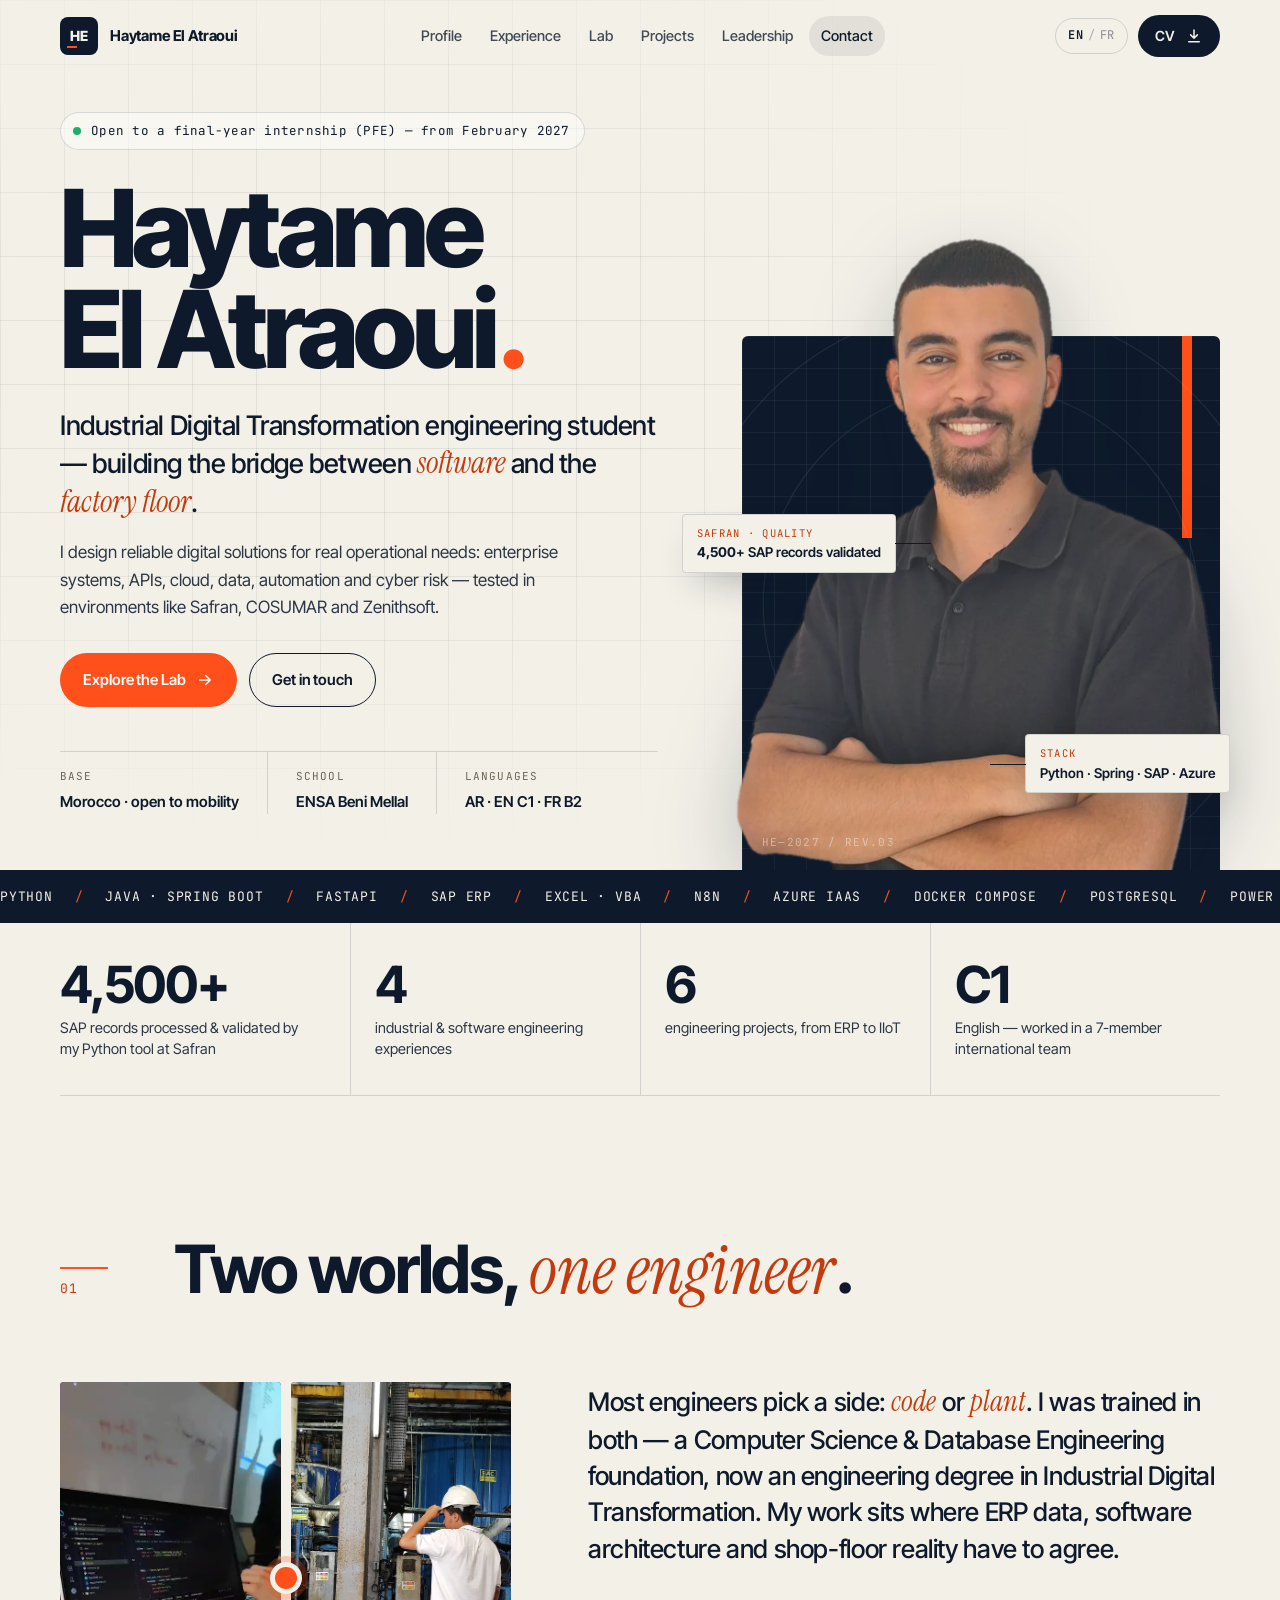
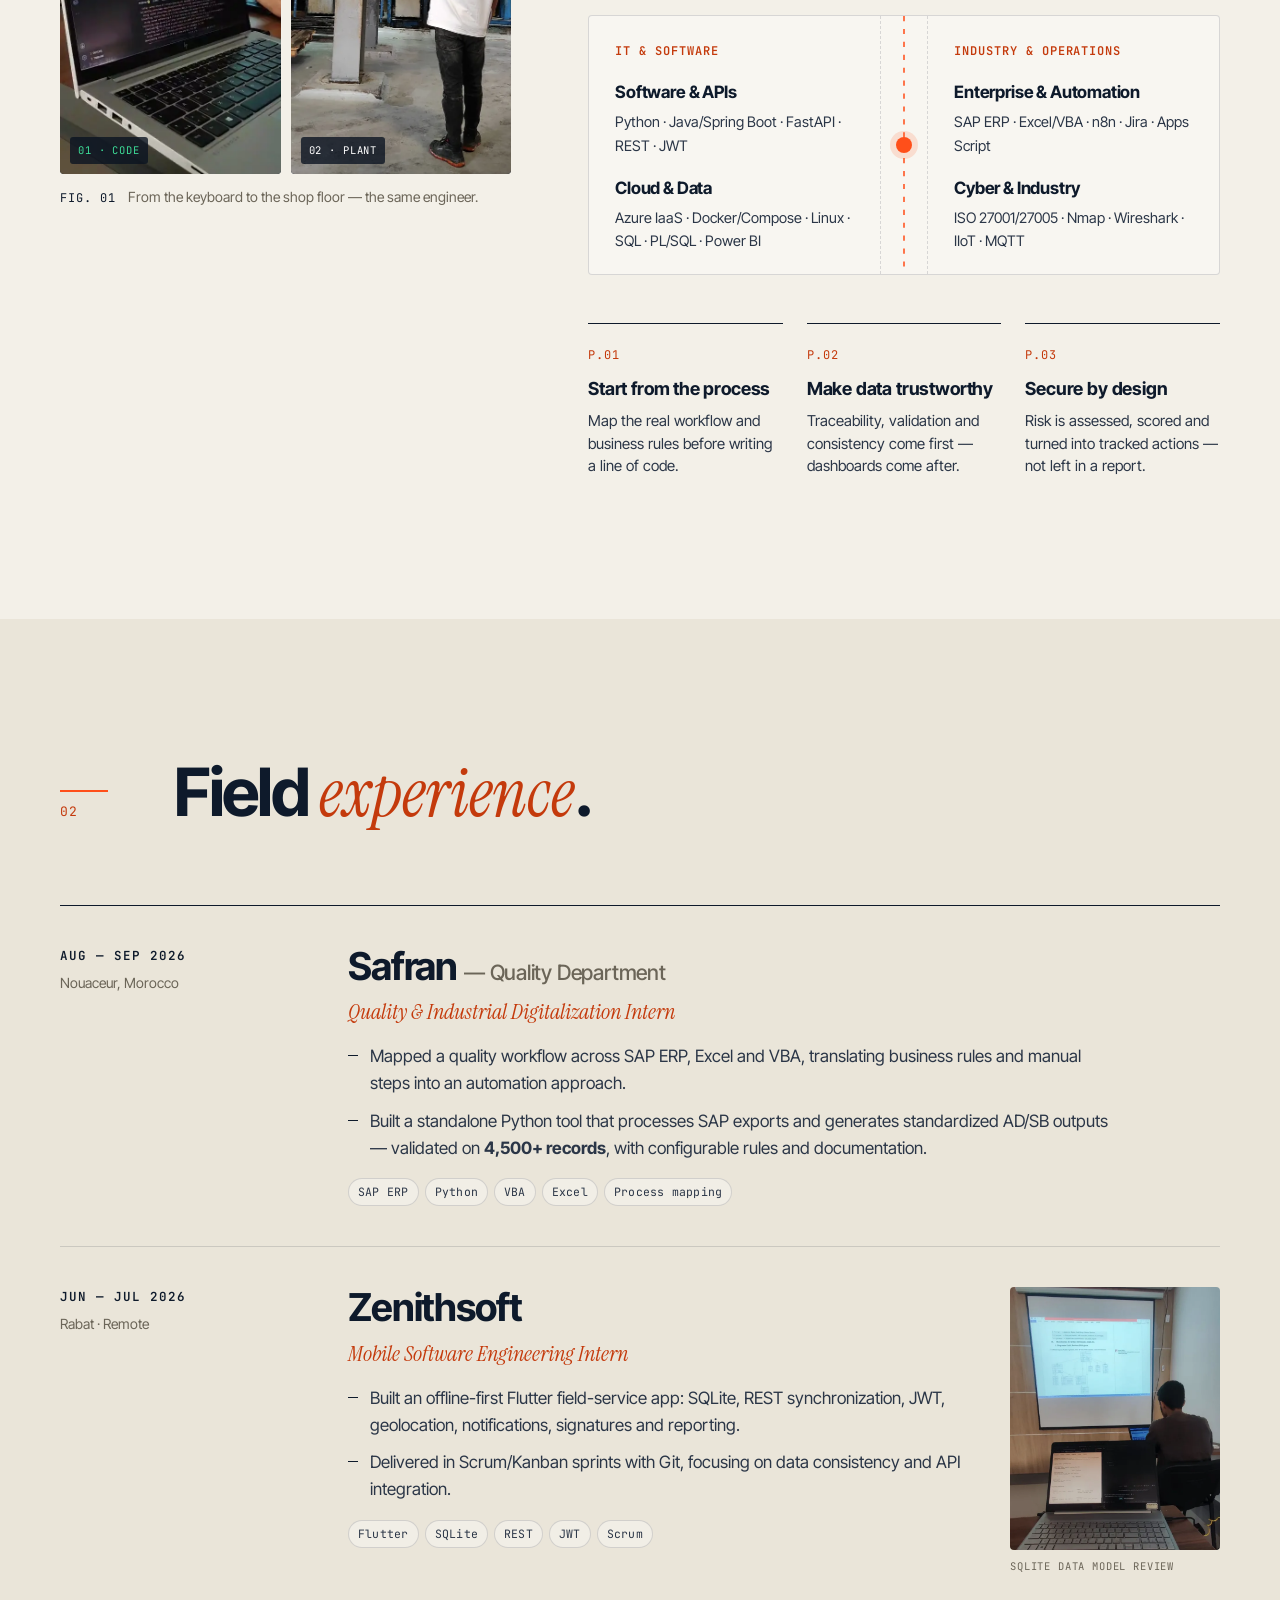
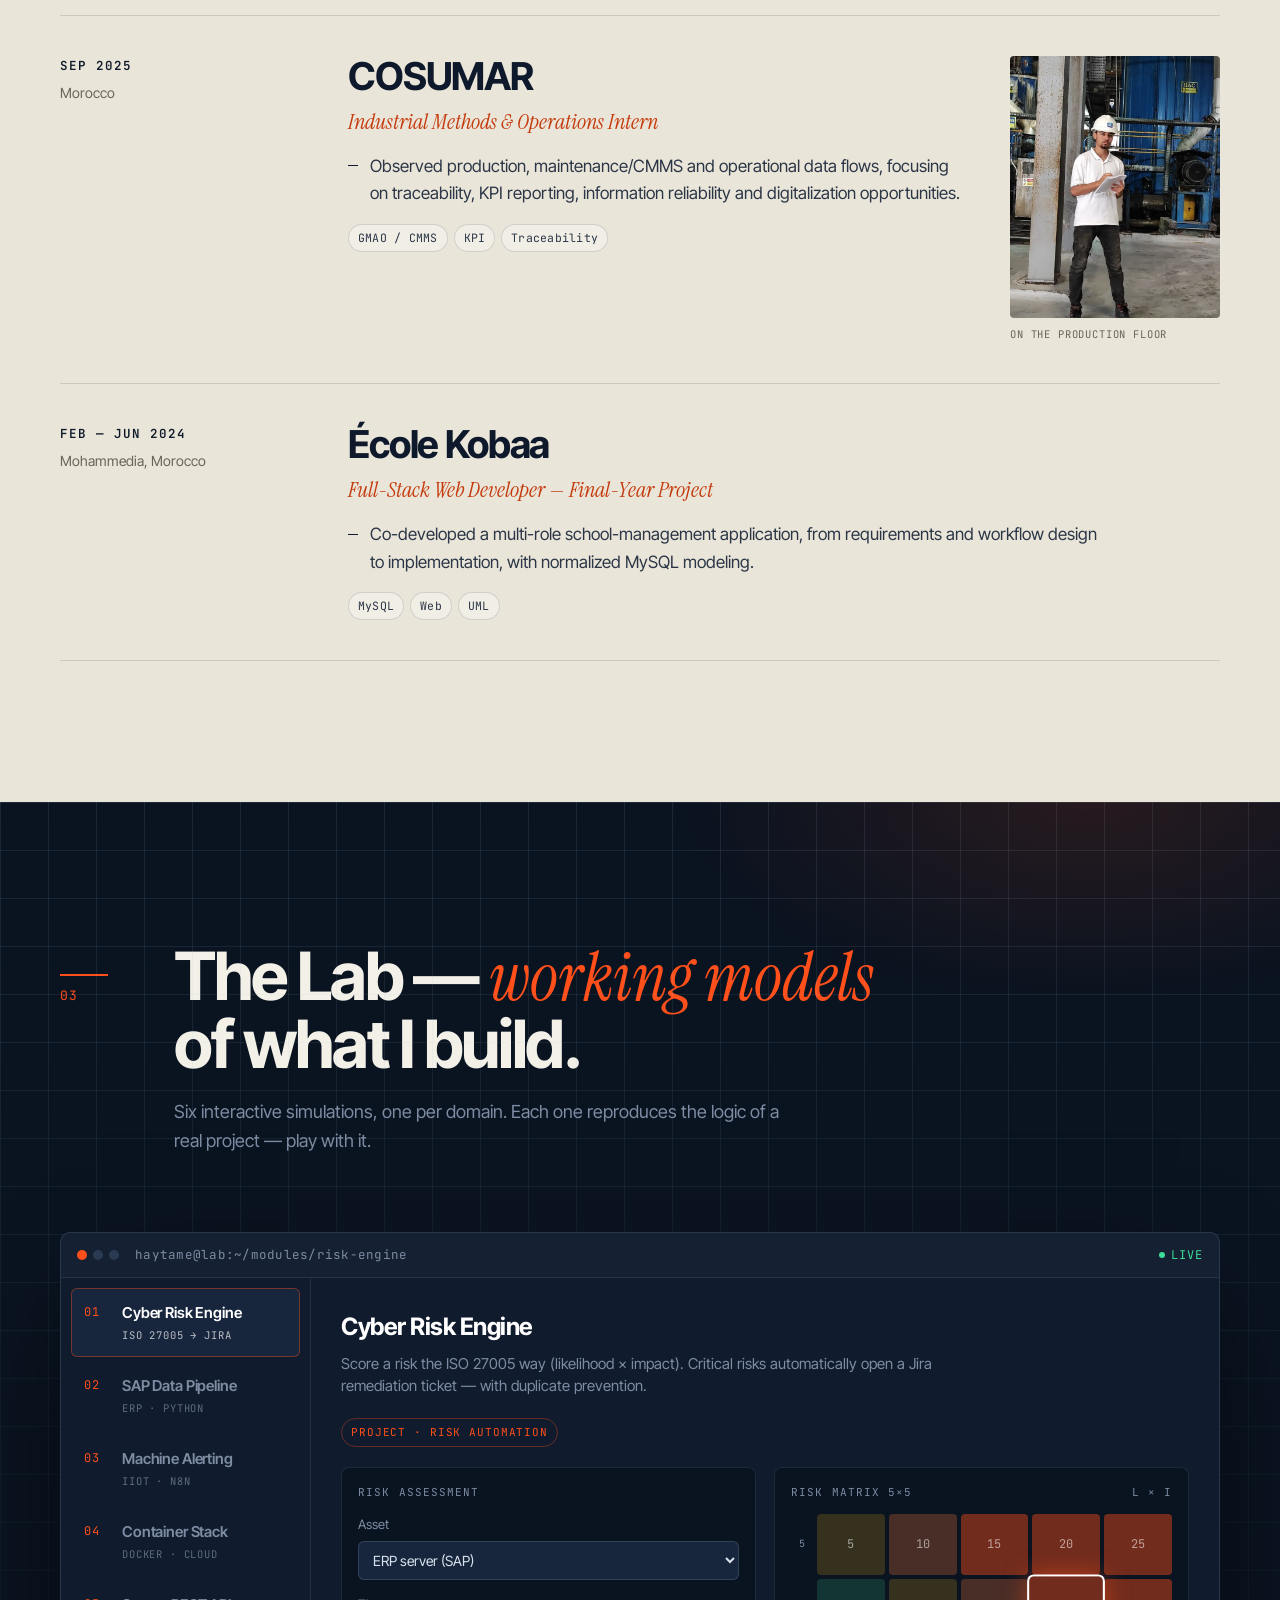
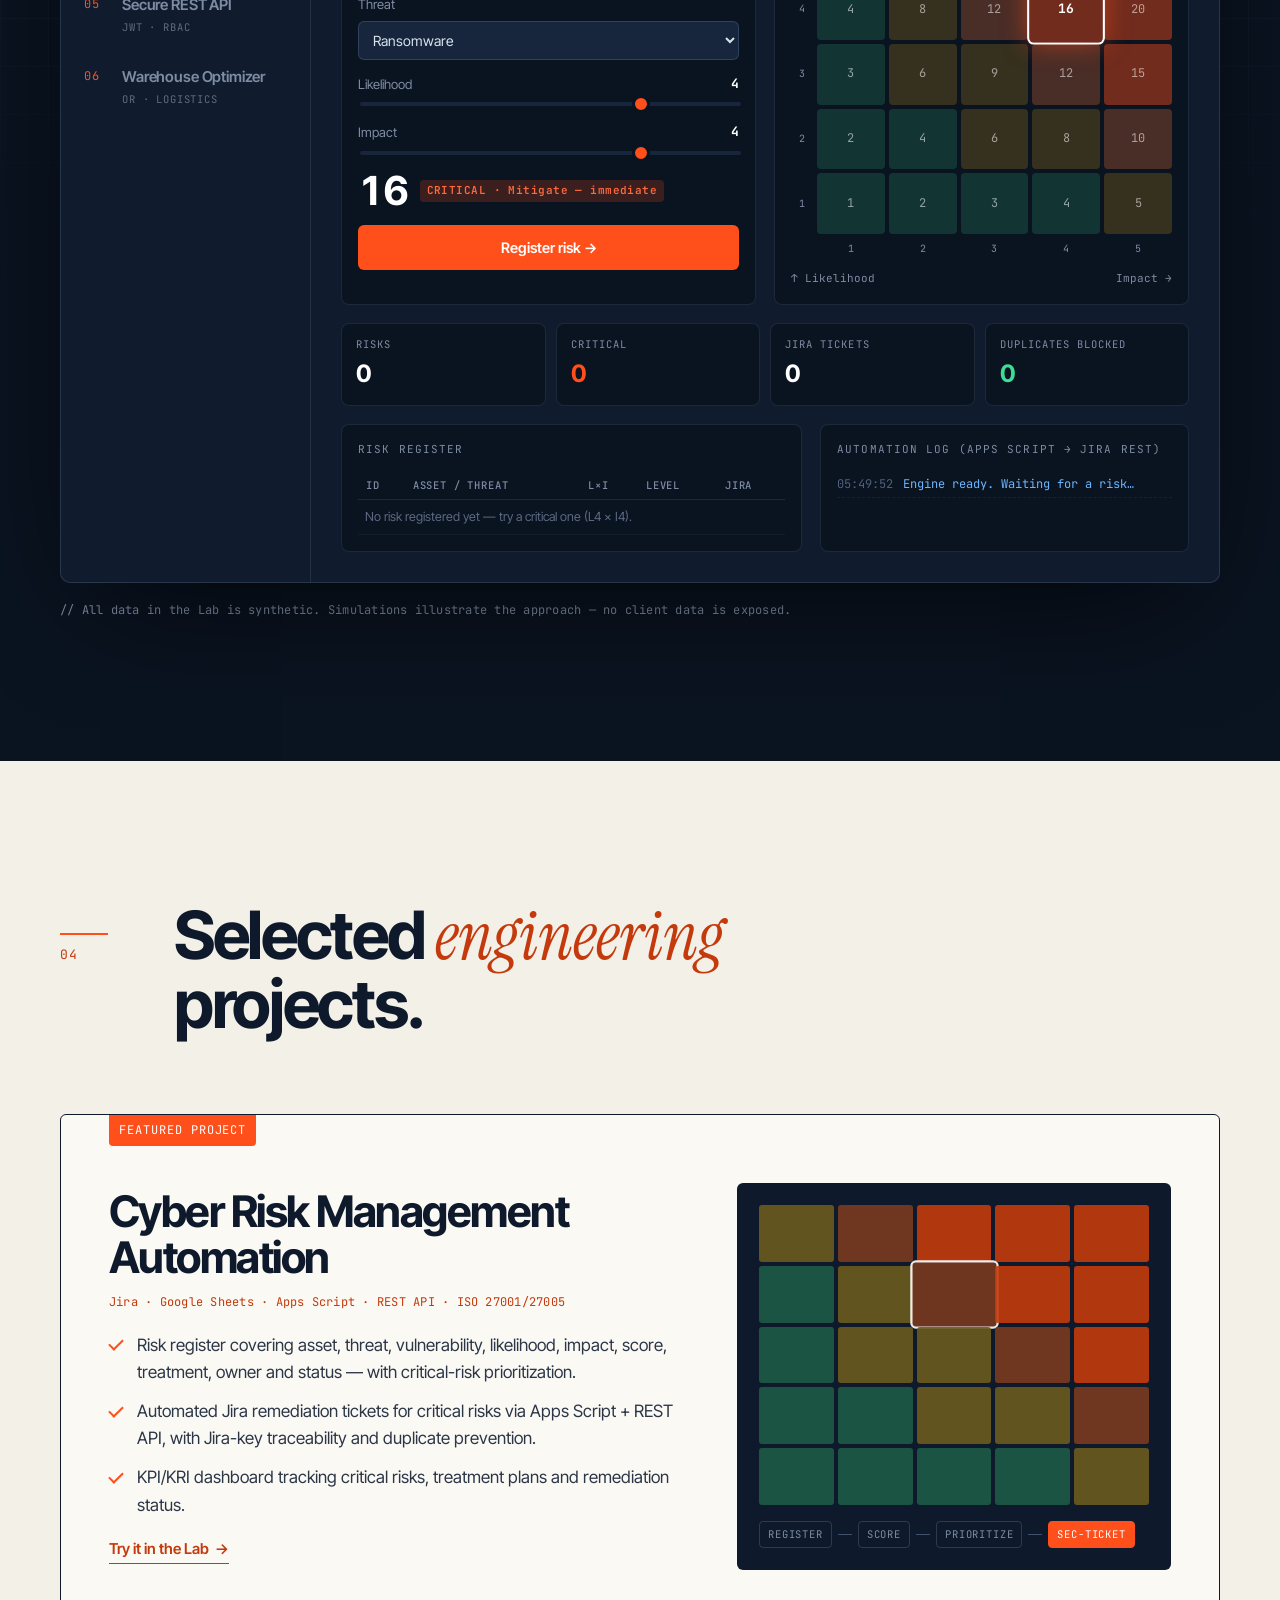
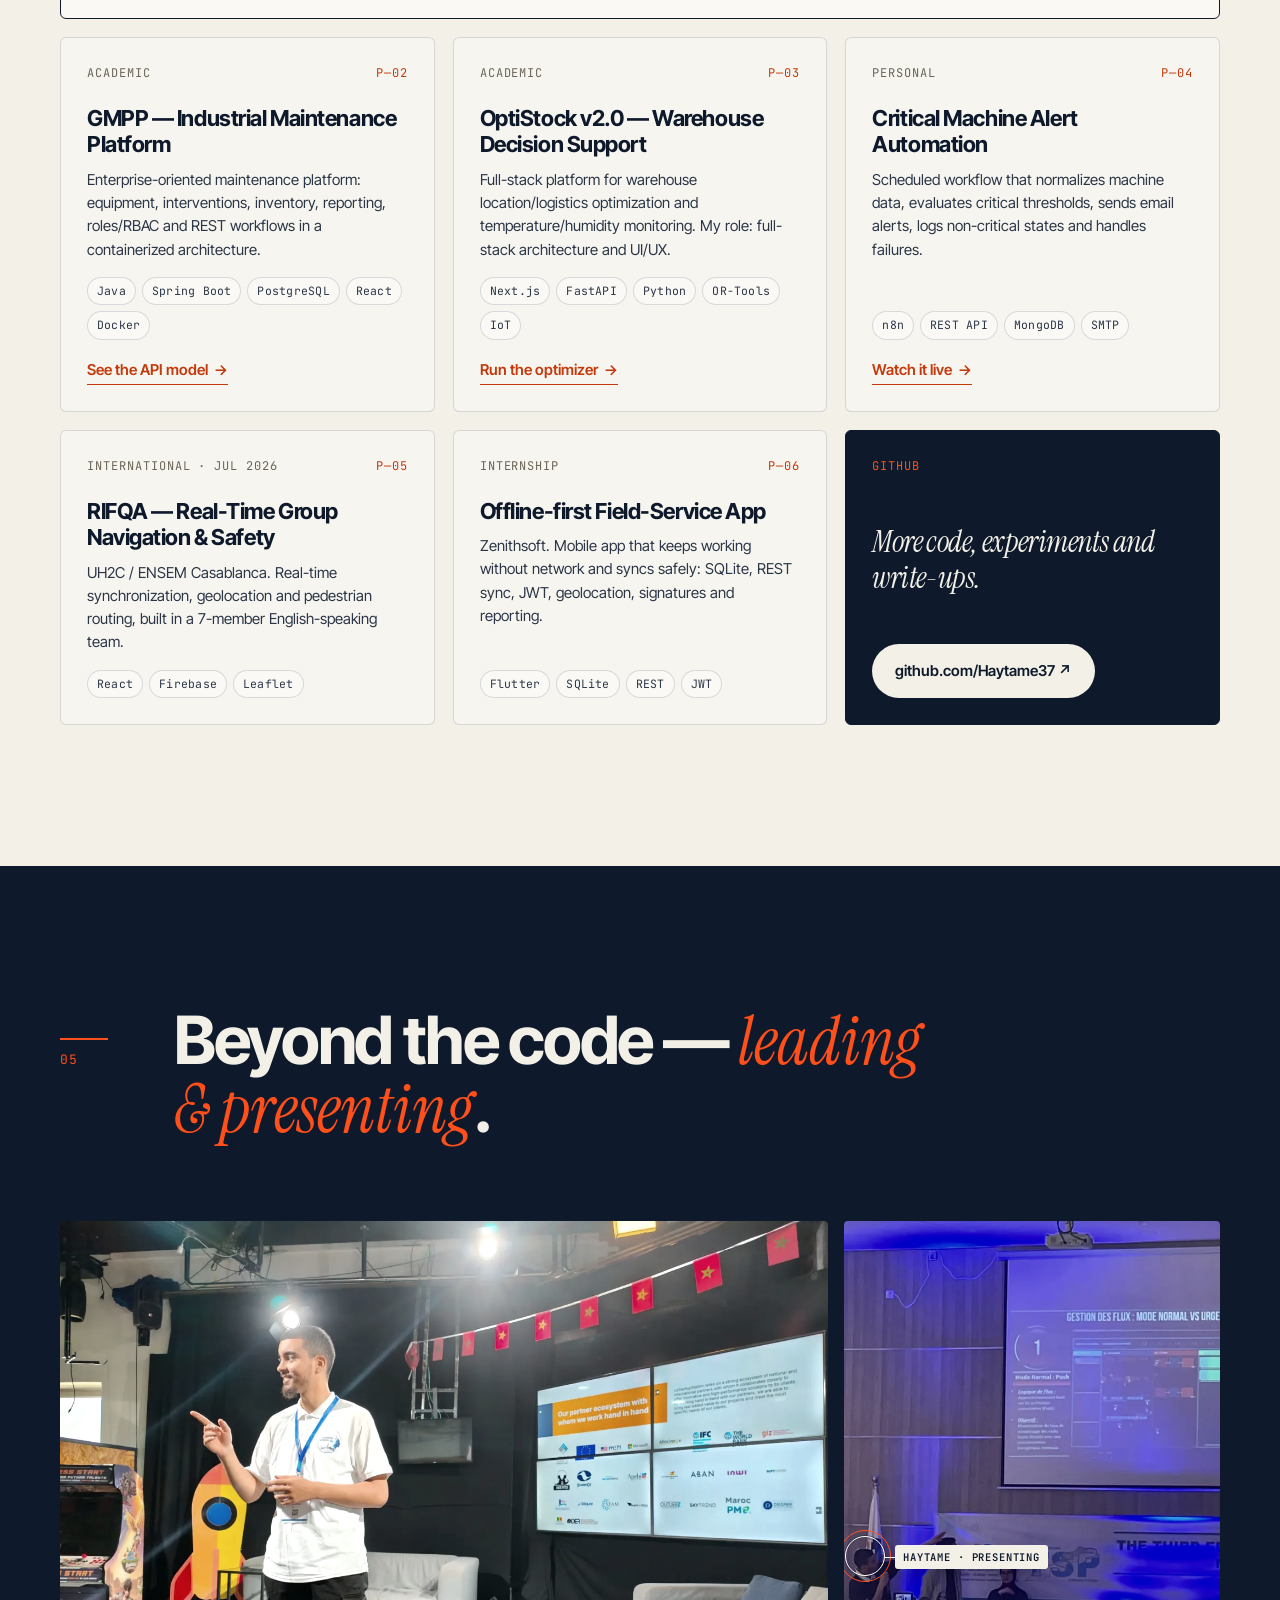
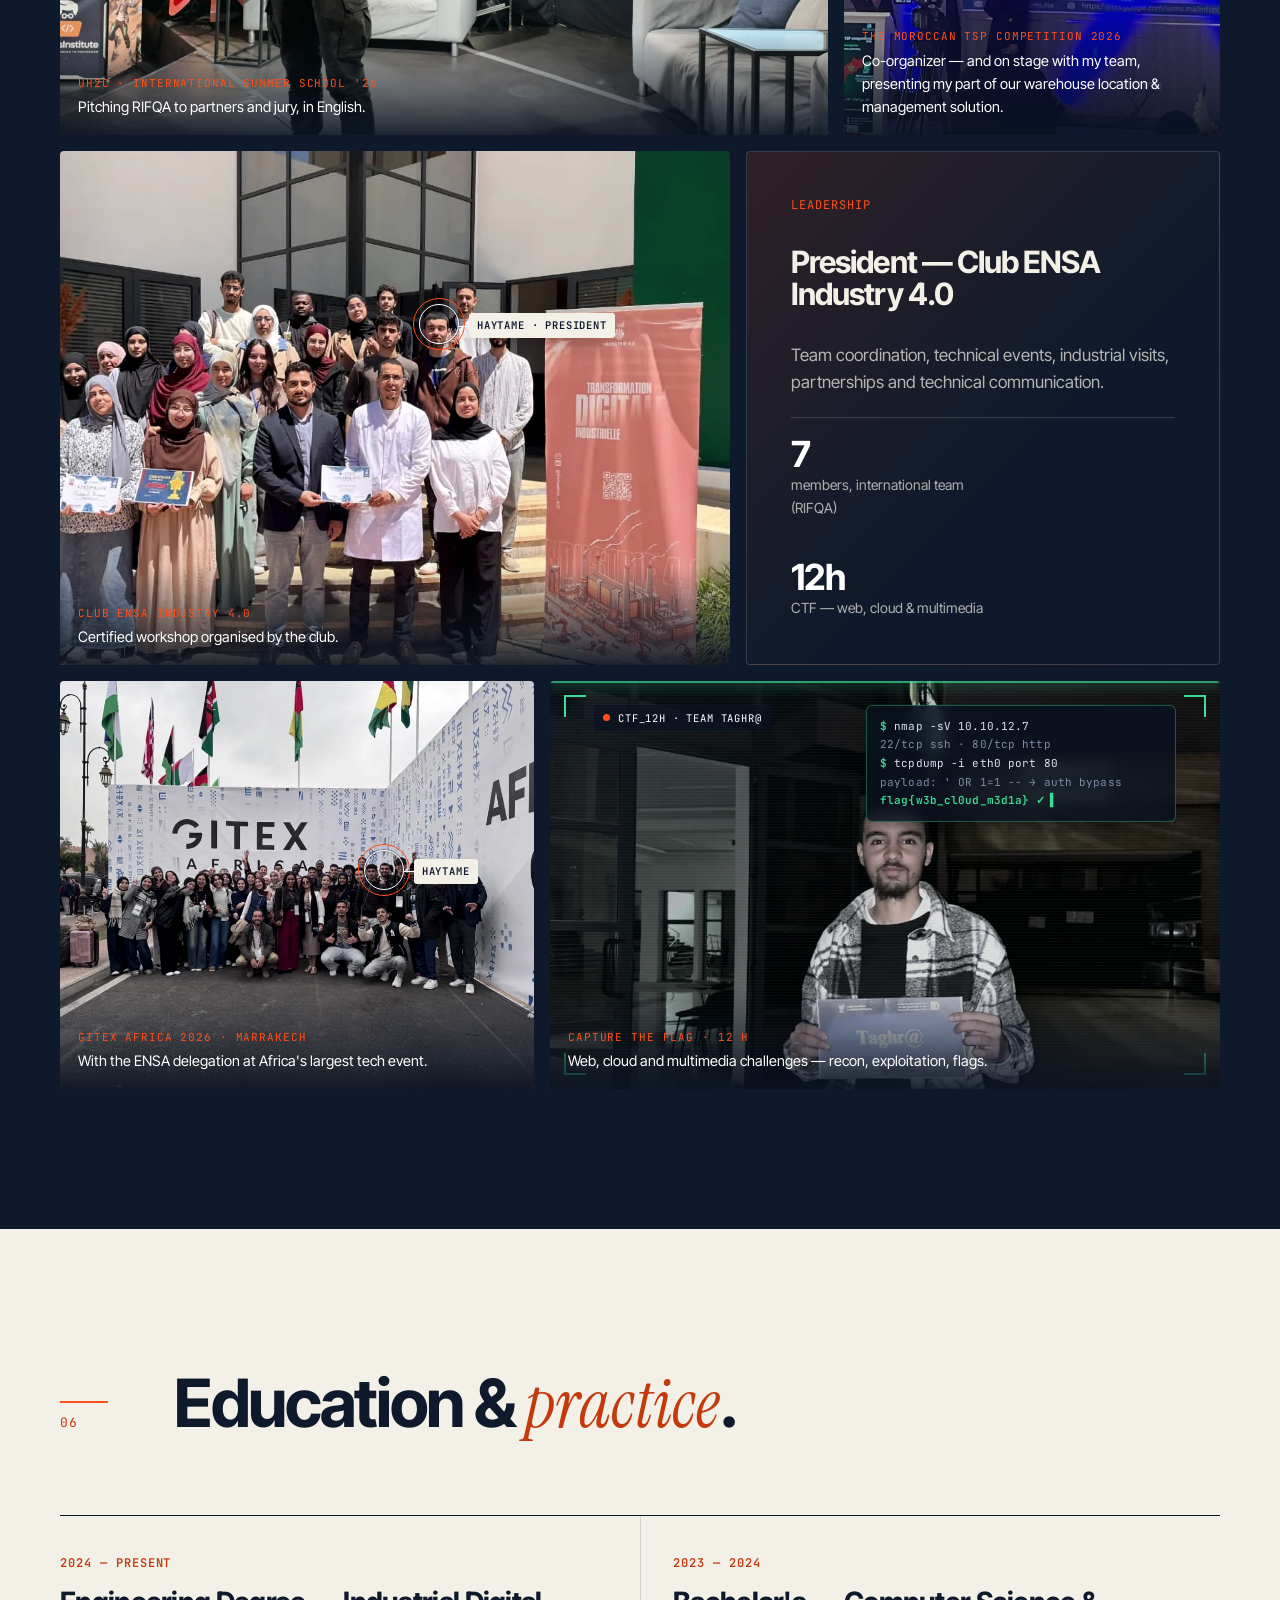
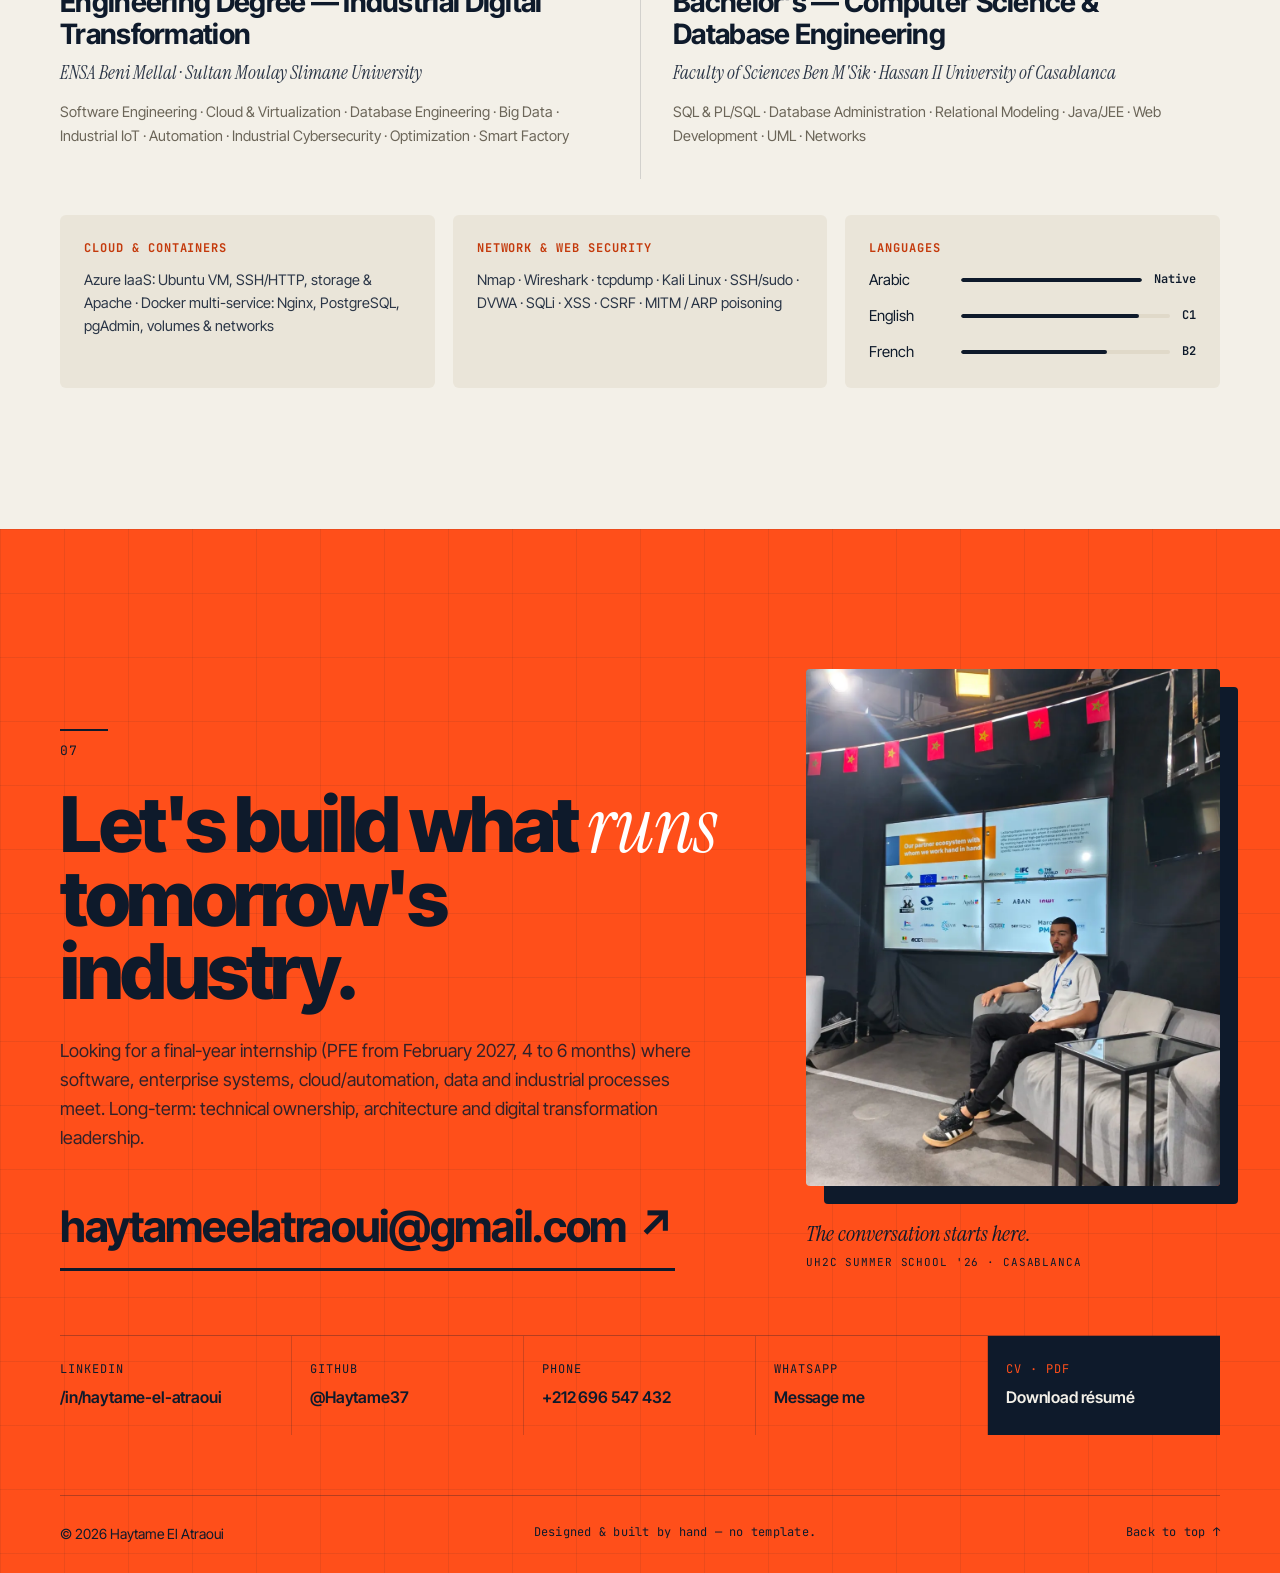
==== commit 645b722c: "fix: align wording with PFE facts (student title, Cycle d'Ingénieur, 4-6 months) Co-Authored-By: Cla" ====
--- a/index.html
+++ b/index.html
@@ -3,7 +3,7 @@
 <head>
   <meta charset="utf-8" />
   <meta name="viewport" content="width=device-width, initial-scale=1" />
-  <title>Haytame El Atraoui — Industrial Digital Transformation Engineer</title>
+  <title>Haytame El Atraoui — Industrial Digital Transformation Engineering Student</title>
   <meta name="description" content="Haytame El Atraoui — Industrial Digital Transformation engineering student (ENSA Beni Mellal). Software, ERP/SAP, cloud, cyber risk and Industrial IoT. Available for a final-year internship (PFE) from February 2027." />
   <meta name="author" content="Haytame El Atraoui" />
   <meta name="theme-color" content="#0E1A2B" />
@@ -11,7 +11,7 @@
 
   <meta property="og:type" content="website" />
   <meta property="og:url" content="https://haytame37.github.io/" />
-  <meta property="og:title" content="Haytame El Atraoui — Industrial Digital Transformation Engineer" />
+  <meta property="og:title" content="Haytame El Atraoui — Industrial Digital Transformation Engineering Student" />
   <meta property="og:description" content="Software, ERP, cloud, cyber risk & Industrial IoT. PFE 2027 — available from February 2027." />
   <meta property="og:image" content="https://haytame37.github.io/assets/img/og-cover.jpg" />
   <meta name="twitter:card" content="summary_large_image" />
@@ -94,8 +94,8 @@
           </h1>
 
           <p class="hero__role reveal">
-            <span data-l="en">Industrial Digital Transformation Engineer — building the bridge between <em>software</em> and the <em>factory floor</em>.</span>
-            <span data-l="fr">Ingénieur en Transformation Digitale Industrielle — je construis le pont entre le <em>logiciel</em> et le <em>terrain industriel</em>.</span>
+            <span data-l="en">Industrial Digital Transformation engineering student — building the bridge between <em>software</em> and the <em>factory floor</em>.</span>
+            <span data-l="fr">Élève-ingénieur en Transformation Digitale Industrielle — je construis le pont entre le <em>logiciel</em> et le <em>terrain industriel</em>.</span>
           </p>
 
           <p class="hero__lead reveal">
@@ -520,7 +520,7 @@
         <div class="edu">
           <article class="edu__item reveal">
             <span class="mono">2024 — <span data-l="en">PRESENT</span><span data-l="fr">AUJOURD'HUI</span></span>
-            <h3><span data-l="en">Engineering Degree — Industrial Digital Transformation</span><span data-l="fr">Diplôme d'Ingénieur d'État — Transformation Digitale Industrielle</span></h3>
+            <h3><span data-l="en">Engineering Degree — Industrial Digital Transformation</span><span data-l="fr">Cycle d'Ingénieur — Transformation Digitale Industrielle</span></h3>
             <p class="edu__school">ENSA Beni Mellal · Sultan Moulay Slimane University</p>
             <p class="edu__list">Software Engineering · Cloud &amp; Virtualization · Database Engineering · Big Data · Industrial IoT · Automation · Industrial Cybersecurity · Optimization · Smart Factory</p>
           </article>
@@ -564,8 +564,8 @@
           <span data-l="fr">Construisons ce qui fera <em>tourner</em> l'industrie de demain.</span>
         </h2>
         <p class="contact__lead reveal">
-          <span data-l="en">Looking for a final-year internship (PFE, 6 months, from February 2027) where software, enterprise systems, cloud/automation, data and industrial processes meet. Long-term: technical ownership, architecture and digital transformation leadership.</span>
-          <span data-l="fr">Je recherche un stage de fin d'études (PFE, 6 mois, dès février 2027) à la croisée du logiciel, des systèmes d'entreprise, du cloud/automatisation, de la data et des procédés industriels. À long terme : ownership technique, architecture et leadership en transformation digitale.</span>
+          <span data-l="en">Looking for a final-year internship (PFE from February 2027, 4 to 6 months) where software, enterprise systems, cloud/automation, data and industrial processes meet. Long-term: technical ownership, architecture and digital transformation leadership.</span>
+          <span data-l="fr">Je recherche un stage de fin d'études (PFE dès février 2027, 4 à 6 mois) à la croisée du logiciel, des systèmes d'entreprise, du cloud/automatisation, de la data et des procédés industriels. À long terme : ownership technique, architecture et leadership en transformation digitale.</span>
         </p>
 
         <a class="contact__mail reveal" href="mailto:haytameelatraoui@gmail.com">haytameelatraoui@gmail.com <span aria-hidden="true">↗</span></a>
